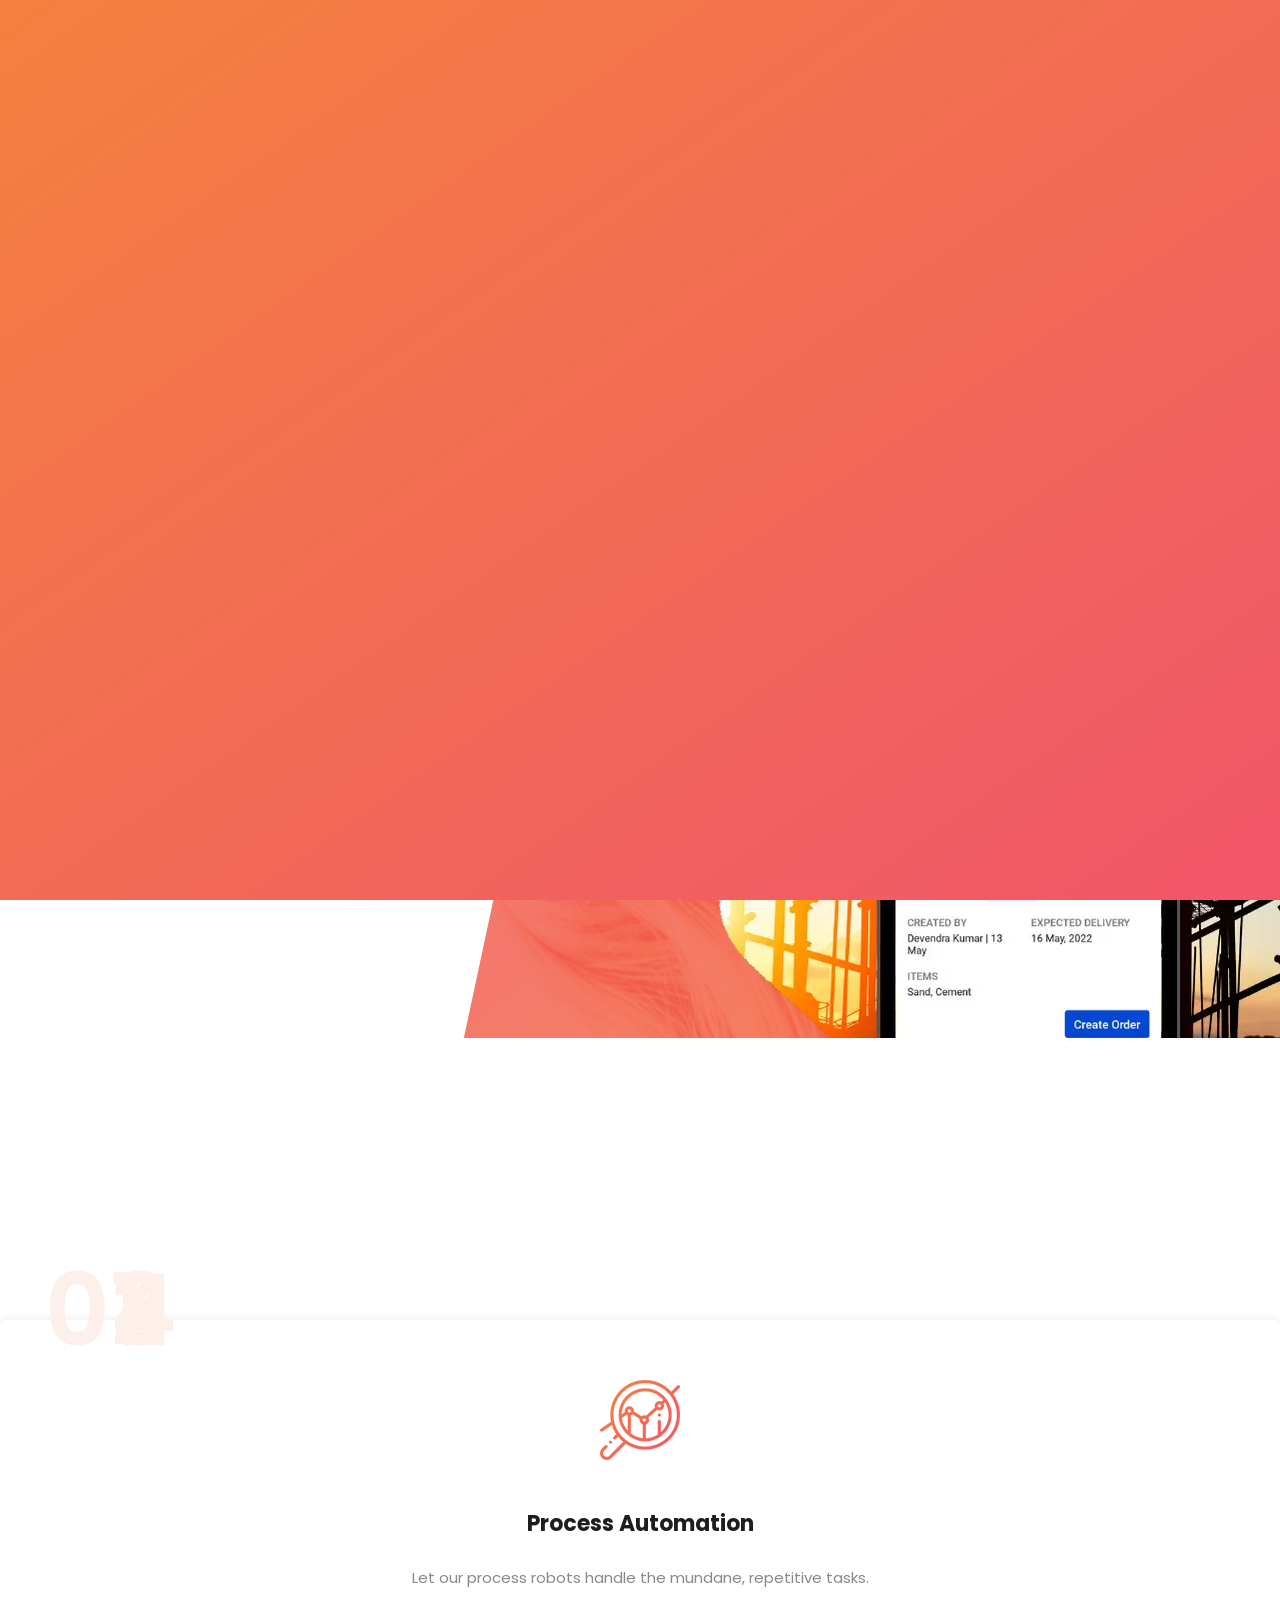
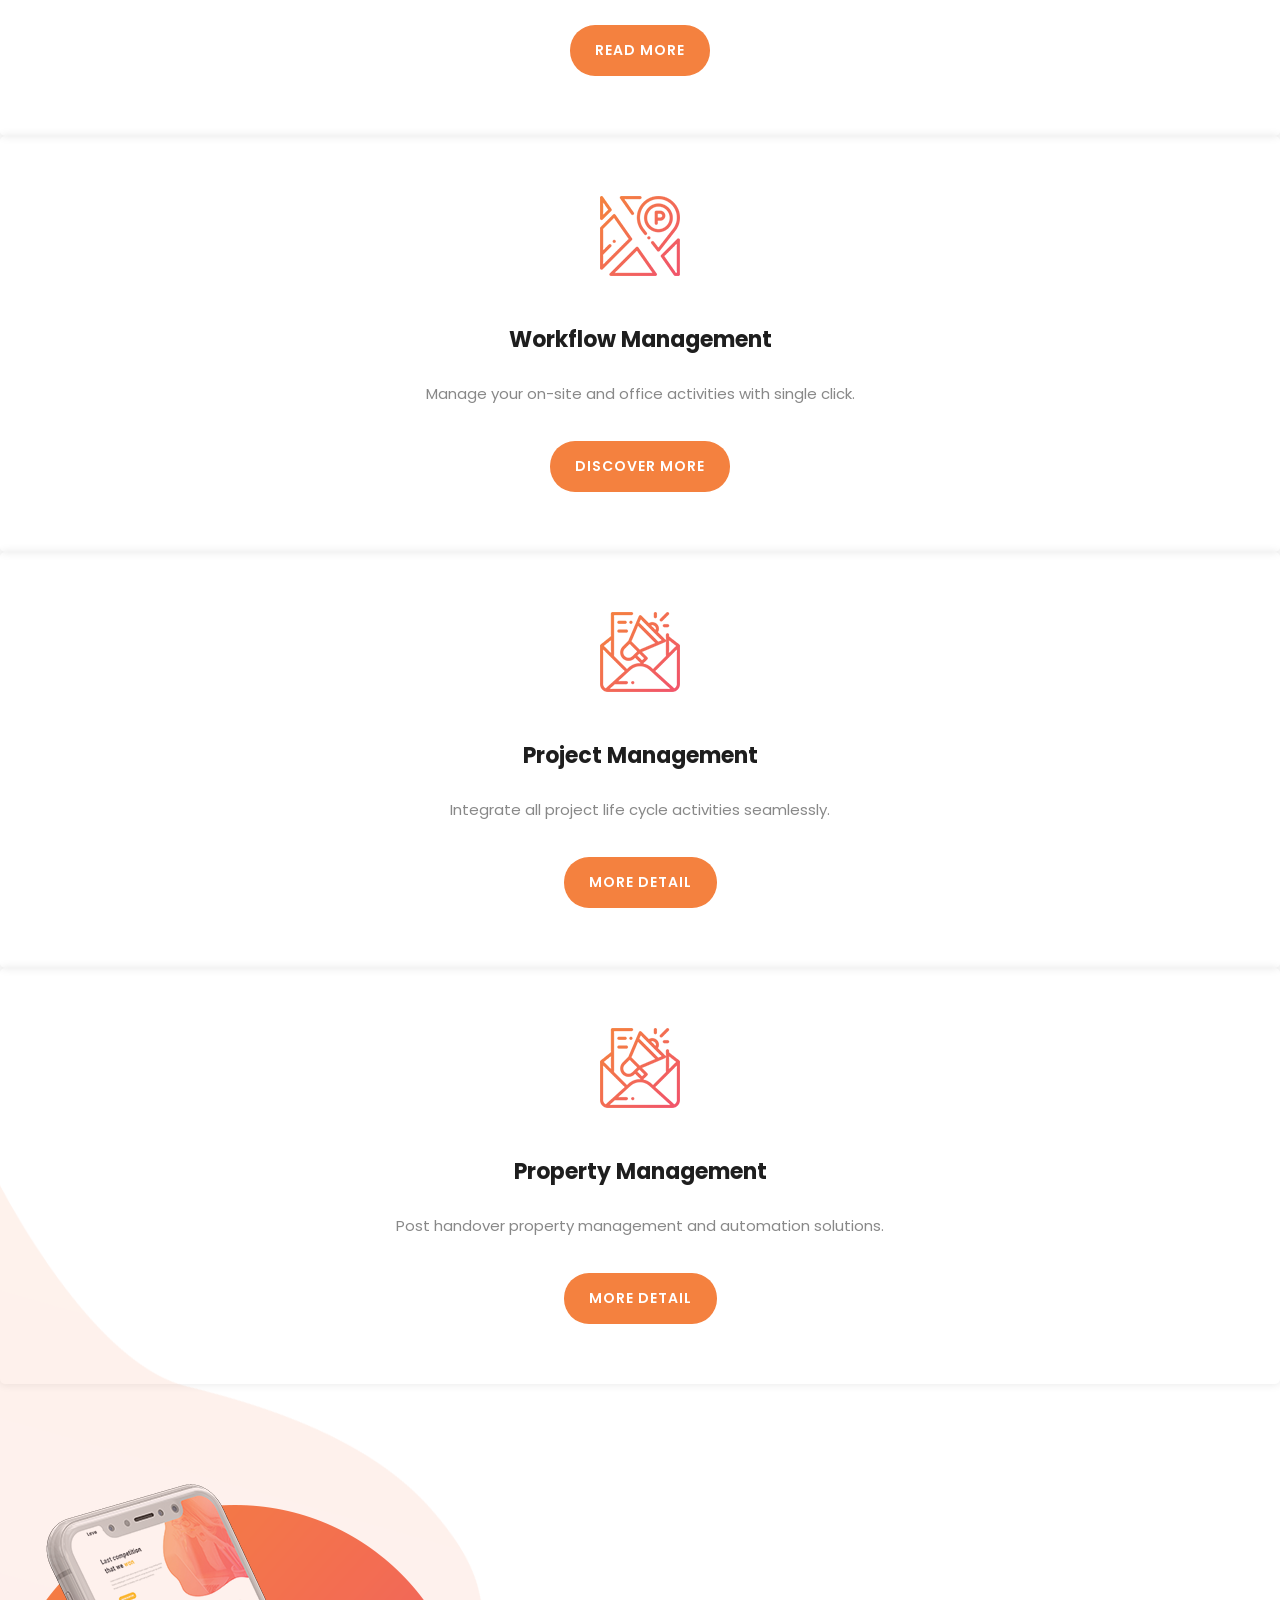
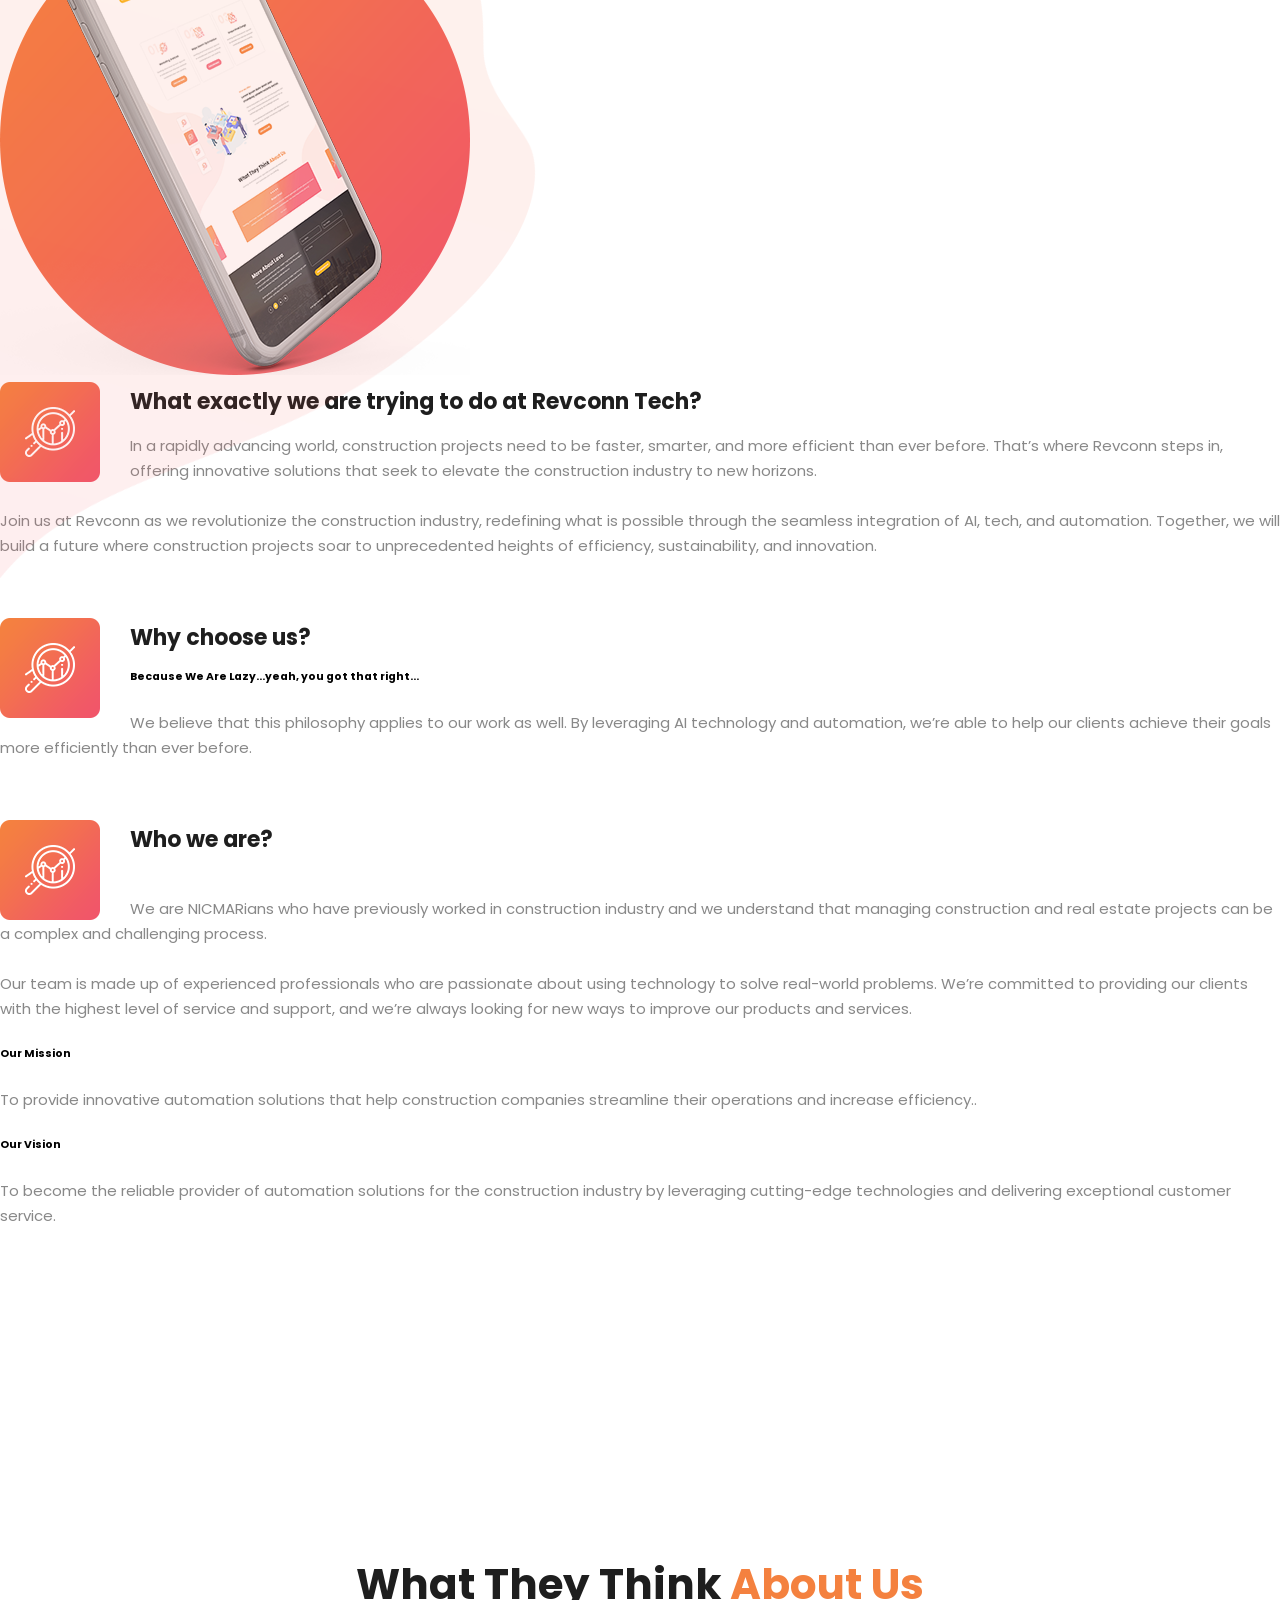
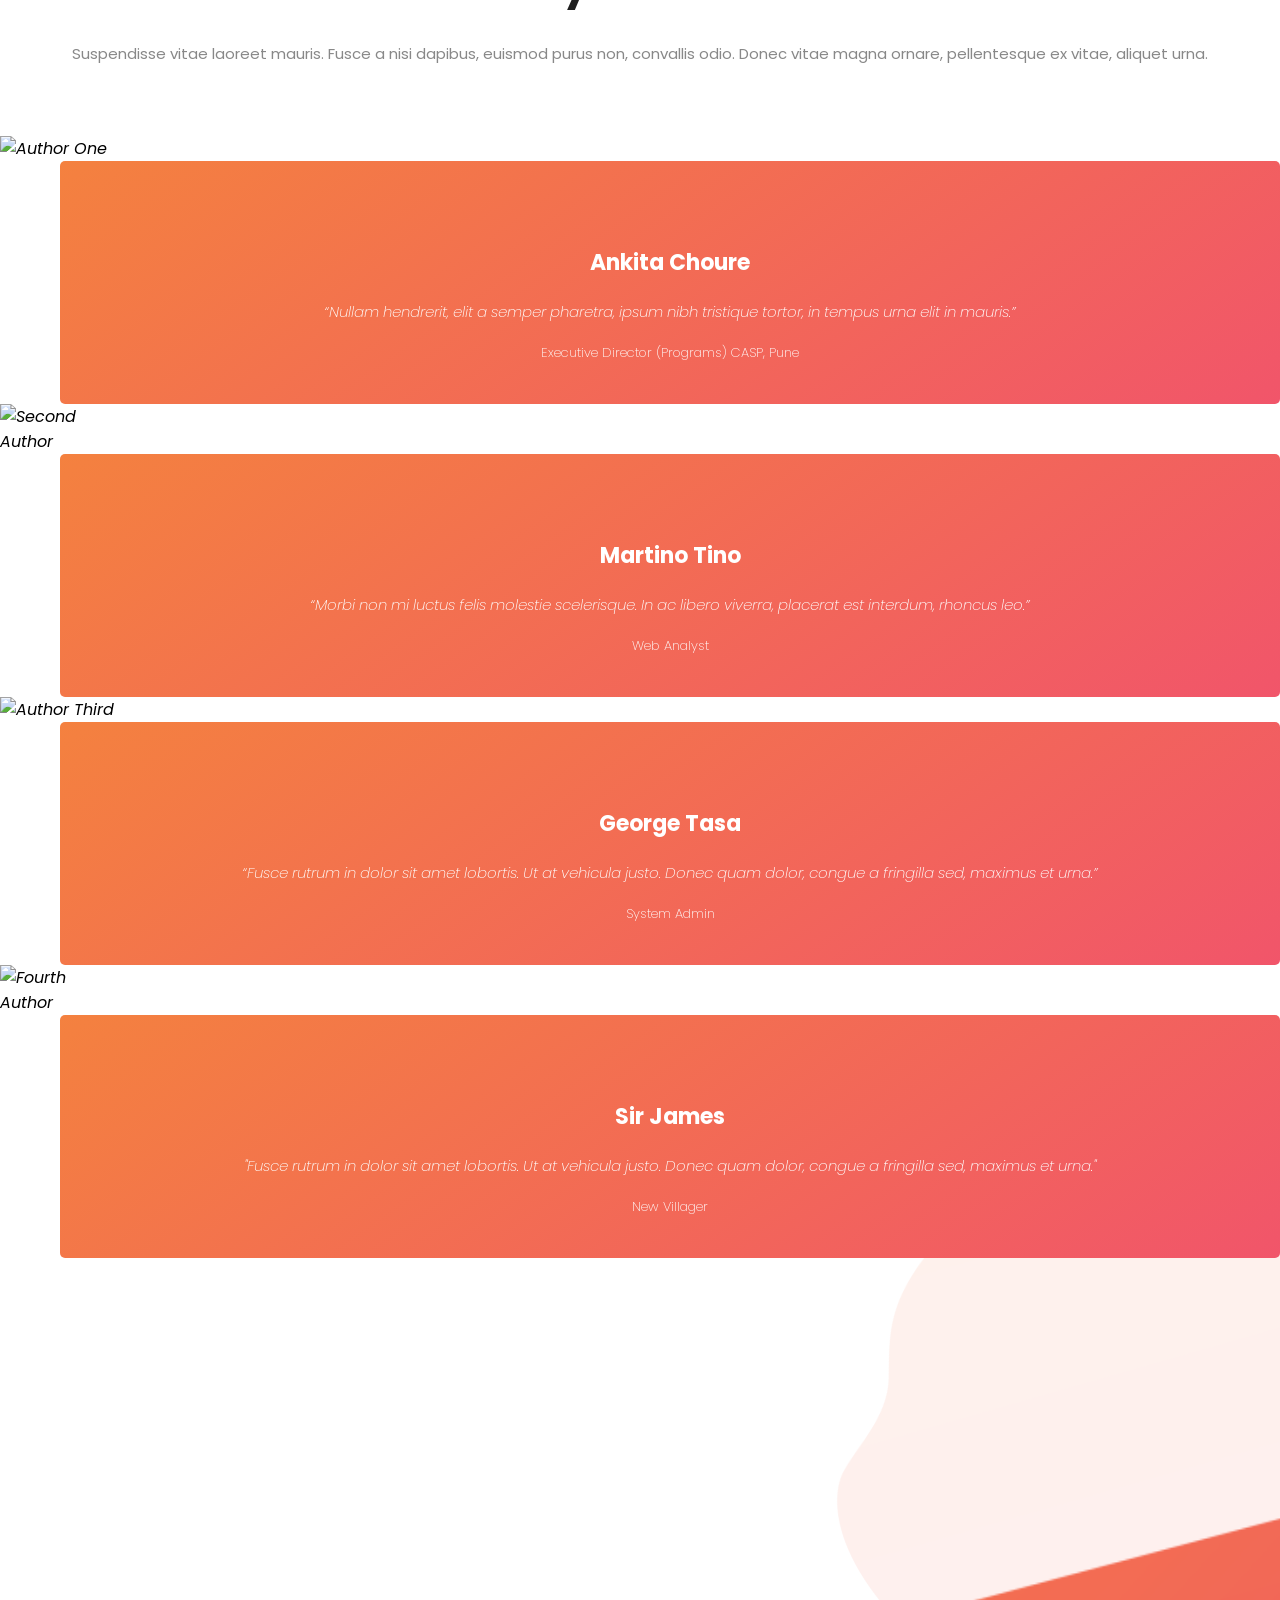
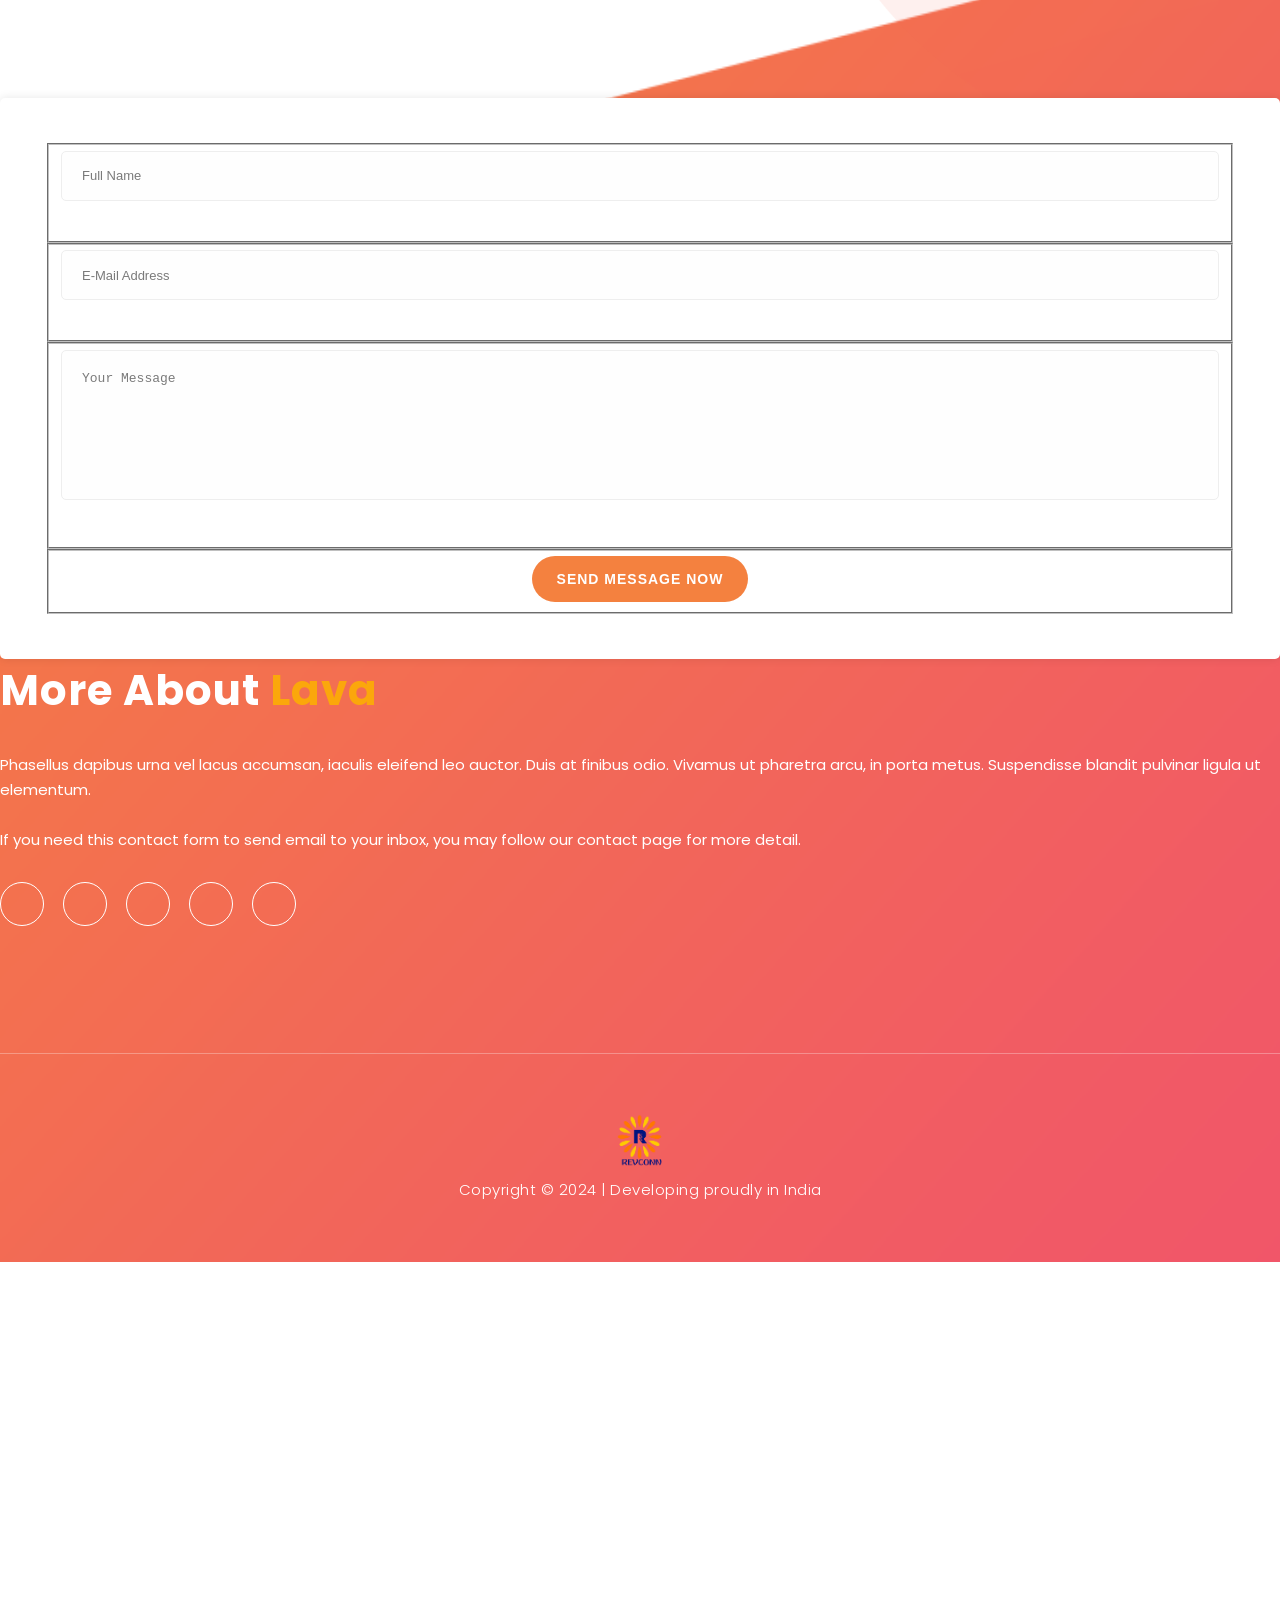
==== index.html @ 9040f5c9 "Initial Commit" ====
<!DOCTYPE html>
<html lang="en">

<head>

    <meta charset="utf-8">
    <meta name="viewport" content="width=device-width, initial-scale=1, shrink-to-fit=no">
    <meta name="description" content="">
    <meta name="author" content="TemplateMo">
    <link href="https://fonts.googleapis.com/css?family=Poppins:100,200,300,400,500,600,700,800,900&display=swap" rel="stylesheet">

    <title>Lava Landing Page HTML Template</title>
<!--

Lava Landing Page

https://templatemo.com/tm-540-lava-landing-page

-->

    <!-- Additional CSS Files -->
    <link rel="stylesheet" type="text/css" href="assets/css/bootstrap.min.css">

    <link rel="stylesheet" type="text/css" href="assets/css/font-awesome.css">

    <link rel="stylesheet" href="assets/css/style.css">

    <link rel="stylesheet" href="assets/css/owl-carousel.css">

</head>

<body>

    <!-- ***** Preloader Start ***** -->
    <div id="preloader">
        <div class="jumper">
            <div></div>
            <div></div>
            <div></div>
        </div>
    </div>
    <!-- ***** Preloader End ***** -->


    <!-- ***** Header Area Start ***** -->
    <header class="header-area header-sticky">
        <div class="container">
            <div class="row">
                <div class="col-12">
                    <nav class="main-nav">
                        <!-- ***** Logo Start ***** -->
                        <a href="index.html" class="logo">
                            <img src="assets/images/logo.png" alt="Revconn Tech" height="72px">
                            Revconn Tech
                        </a>
                        
                        <!-- ***** Logo End ***** -->
                        <!-- ***** Menu Start ***** -->
                        <ul class="nav">
                            <li class="scroll-to-section"><a href="#welcome" class="menu-item">Home</a></li>
                            <li class="scroll-to-section"><a href="#about" class="menu-item">About</a></li>
                            <li class="submenu">
                                <a href="javascript:;">Products</a>
                                <ul>
                                    <li><a href="" class="menu-item">RevView</a></li>
                                    <li><a href="" class="menu-item">RevEdge</a></li>
                                    <li><a href="" class="menu-item">RevFlow</a></li>
                                    <li><a href="" class="menu-item">Cohos</a></li>
                                </ul>
                            </li>
                            <li class="scroll-to-section"><a href="#testimonials" class="menu-item">Testimonials</a>
                            </li>
 
                            <li class="scroll-to-section"><a href="#contact-us" class="menu-item">Contact Us</a></li>
                        </ul>
                        <a class='menu-trigger'>
                            <span>Menu</span>
                        </a>
                        <!-- ***** Menu End ***** -->
                    </nav>
                </div>
            </div>
        </div>
    </header>
    <!-- ***** Header Area End ***** -->


    <!-- ***** Welcome Area Start ***** -->
    <div class="welcome-area" id="welcome">

        <!-- ***** Header Text Start ***** -->
        <div class="header-text">
            <div class="container">
                <div class="row">
                    <div class="left-text col-lg-6 col-md-12 col-sm-12 col-xs-12"
                        data-scroll-reveal="enter left move 30px over 0.6s after 0.4s">
                        <h1>Work less,<br><em>do more!</em></h1>
                        <p>At Revconn, we are paving the way for the future of construction by harnessing the power of AI and automation excellence.</p> 
                        <a href="#about" class="main-button-slider">KNOW US BETTER</a>
                    </div>
                </div>
            </div>
        </div>
        <!-- ***** Header Text End ***** -->
    </div>
    <!-- ***** Welcome Area End ***** -->

    <!-- ***** Features Big Item Start ***** -->
    <section class="section" id="about">
        <div class="container">
            <div class="row">
                <div class="col-lg-3 col-md-6 col-sm-12 col-xs-12"
                    data-scroll-reveal="enter left move 30px over 0.6s after 0.4s">
                    <div class="features-item">
                        <div class="features-icon">
                            <h2>01</h2>
                            <img src="assets/images/features-icon-1.png" alt="">
                            <h4>Process Automation</h4>
                            <p>Let our process robots handle the mundane, repetitive tasks.</p>
                            <a href="#testimonials" class="main-button">
                                Read More
                            </a>
                        </div>
                    </div>
                </div>
                <div class="col-lg-3 col-md-6 col-sm-12 col-xs-12"
                    data-scroll-reveal="enter bottom move 30px over 0.6s after 0.4s">
                    <div class="features-item">
                        <div class="features-icon">
                            <h2>02</h2>
                            <img src="assets/images/features-icon-2.png" alt="">
                            <h4>Workflow Management</h4>
                            <p>Manage your on-site and office activities with single click.</p>
                            <a href="#testimonials" class="main-button">
                                Discover More
                            </a>
                        </div>
                    </div>
                </div>
                <div class="col-lg-3 col-md-6 col-sm-12 col-xs-12"
                    data-scroll-reveal="enter right move 30px over 0.6s after 0.4s">
                    <div class="features-item">
                        <div class="features-icon">
                            <h2>03</h2>
                            <img src="assets/images/features-icon-3.png" alt="">
                            <h4>Project Management</h4>
                            <p>Integrate all project life cycle activities seamlessly.</p>
                            <a href="#testimonials" class="main-button">
                                More Detail
                            </a>
                        </div>
                    </div>
                </div>
                <div class="col-lg-3 col-md-6 col-sm-12 col-xs-12"
                data-scroll-reveal="enter right move 30px over 0.6s after 0.4s">
                <div class="features-item">
                    <div class="features-icon">
                        <h2>04</h2>
                        <img src="assets/images/features-icon-3.png" alt="">
                        <h4>Property Management</h4>
                        <p>Post handover property management and automation solutions.</p>
                        <a href="#testimonials" class="main-button">
                            More Detail
                        </a>
                    </div>
                </div>
            </div>
            </div>
        </div>
    <!-- ***** Features Big Item End ***** -->

    <div class="left-image-decor"></div>

    <!-- ***** Features Big Item Start ***** -->
    <section class="section" id="promotion">
        <div class="container">
            <div class="row">
                <div class="left-image col-lg-5 col-md-12 col-sm-12 mobile-bottom-fix-big"
                    data-scroll-reveal="enter left move 30px over 0.6s after 0.4s">
                    <img src="assets/images/left-image.png" class="rounded img-fluid d-block mx-auto" alt="App">
                </div>
                <div class="right-text offset-lg-1 col-lg-6 col-md-12 col-sm-12 mobile-bottom-fix">
                    <ul>
                        <li data-scroll-reveal="enter right move 30px over 0.6s after 0.4s">
                            <img src="assets/images/about-icon-01.png" alt="">
                            <div class="text">
                                <h4>What exactly we are trying to do at Revconn Tech?</h4>
                                <p>In a rapidly advancing world, construction projects need to be faster, smarter, and more efficient than ever before. That’s where Revconn steps in, offering innovative solutions that seek to elevate the construction industry to new horizons.</p>
                            </br>
                                <p>Join us at Revconn as we revolutionize the construction industry, redefining what is possible through the seamless integration of AI, tech, and automation. Together, we will build a future where construction projects soar to unprecedented heights of efficiency, sustainability, and innovation.</p>
                            </div>
                        </li>
                        <li data-scroll-reveal="enter right move 30px over 0.6s after 0.5s">
                            <img src="assets/images/about-icon-02.png" alt="">
                            <div class="text">
                                <h4>Why choose us?</h4>
                                <h6>Because We Are Lazy...yeah, you got that right...</h6><br>
                                <p>We believe that this philosophy applies to our work as well. By leveraging AI technology and automation, we’re able to help our clients achieve their goals more efficiently than ever before.</p>
                            </div>
                        </li>
                        <li data-scroll-reveal="enter right move 30px over 0.6s after 0.6s">
                            <img src="assets/images/about-icon-03.png" alt="">
                            <div class="text">
                                <h4>Who we are?</h4><br>
                                <p>We are NICMARians who have previously worked in construction industry and we understand that managing construction and real estate projects can be a complex and challenging process.</p><br>
                                <p>Our team is made up of experienced professionals who are passionate about using technology to solve real-world problems. We’re committed to providing our clients with the highest level of service and support, and we’re always looking for new ways to improve our products and services.</p><br>
                                <h6>Our Mission</h6><br>
                                <p>To provide innovative automation solutions that help construction companies streamline their operations and increase efficiency..</p><br>
                                <h6>Our Vision</h6><br>
                                <p>To become the reliable provider of automation solutions for the construction industry by leveraging cutting-edge technologies and delivering exceptional customer service.</p><br>
                            </div>
                        </li>
                    </ul>
                </div>
            </div>
        </div>
    </section>
    <!-- ***** Features Big Item End ***** -->

    <div class="right-image-decor"></div>
</section>
    <!-- ***** Testimonials Starts ***** -->
    <section class="section" id="testimonials">
        <div class="container">
            <div class="row">
                <div class="col-lg-8 offset-lg-2">
                    <div class="center-heading">
                        <h2>What They Think <em>About Us</em></h2>
                        <p>Suspendisse vitae laoreet mauris. Fusce a nisi dapibus, euismod purus non, convallis odio.
                            Donec vitae magna ornare, pellentesque ex vitae, aliquet urna.</p>
                    </div>
                </div>
                <div class="col-lg-10 col-md-12 col-sm-12 mobile-bottom-fix-big"
                    data-scroll-reveal="enter left move 30px over 0.6s after 0.4s">
                    <div class="owl-carousel owl-theme">
                        <div class="item service-item">
                            <div class="author">
                                <i><img src="assets/images/testimonial-author-1.png" alt="Author One"></i>
                            </div>
                            <div class="testimonial-content">
                                <ul class="stars">
                                    <li><i class="fa fa-star"></i></li>
                                    <li><i class="fa fa-star"></i></li>
                                    <li><i class="fa fa-star"></i></li>
                                    <li><i class="fa fa-star"></i></li>
                                    <li><i class="fa fa-star"></i></li>
                                </ul>
                                <h4>Ankita Choure</h4>
                                <p>“Nullam hendrerit, elit a semper pharetra, ipsum nibh tristique tortor, in tempus
                                    urna elit in mauris.”</p>
                                <span> Executive Director (Programs) CASP, Pune</span>
                            </div>
                        </div>
                        <div class="item service-item">
                            <div class="author">
                                <i><img src="assets/images/testimonial-author-1.png" alt="Second Author"></i>
                            </div>
                            <div class="testimonial-content">
                                <ul class="stars">
                                    <li><i class="fa fa-star"></i></li>
                                    <li><i class="fa fa-star"></i></li>
                                    <li><i class="fa fa-star"></i></li>
                                    <li><i class="fa fa-star"></i></li>
                                    <li><i class="fa fa-star"></i></li>
                                </ul>
                                <h4>Martino Tino</h4>
                                <p>“Morbi non mi luctus felis molestie scelerisque. In ac libero viverra, placerat est
                                    interdum, rhoncus leo.”</p>
                                <span>Web Analyst</span>
                            </div>
                        </div>
                        <div class="item service-item">
                            <div class="author">
                                <i><img src="assets/images/testimonial-author-1.png" alt="Author Third"></i>
                            </div>
                            <div class="testimonial-content">
                                <ul class="stars">
                                    <li><i class="fa fa-star"></i></li>
                                    <li><i class="fa fa-star"></i></li>
                                    <li><i class="fa fa-star"></i></li>
                                </ul>
                                <h4>George Tasa</h4>
                                <p>“Fusce rutrum in dolor sit amet lobortis. Ut at vehicula justo. Donec quam dolor,
                                    congue a fringilla sed, maximus et urna.”</p>
                                <span>System Admin</span>
                            </div>
                        </div>
                        <div class="item service-item">
                            <div class="author">
                                <i><img src="assets/images/testimonial-author-1.png" alt="Fourth Author"></i>
                            </div>
                            <div class="testimonial-content">
                                <ul class="stars">
                                    <li><i class="fa fa-star"></i></li>
                                    <li><i class="fa fa-star"></i></li>
                                    <li><i class="fa fa-star"></i></li>
                                    <li><i class="fa fa-star"></i></li>
                                </ul>
                                <h4>Sir James</h4>
                                <p>"Fusce rutrum in dolor sit amet lobortis. Ut at vehicula justo. Donec quam dolor,
                                    congue a fringilla sed, maximus et urna."</p>
                                <span>New Villager</span>
                            </div>
                        </div>
                    </div>
                </div>
            </div>
        </div>
    </section>
    <!-- ***** Testimonials Ends ***** -->


    <!-- ***** Footer Start ***** -->
    <footer id="contact-us">
        <div class="container">
            <div class="footer-content">
                <div class="row">
                    <!-- ***** Contact Form Start ***** -->
                    <div class="col-lg-6 col-md-12 col-sm-12">
                        <div class="contact-form">
                            <form id="contact" action="" method="post">
                                <div class="row">
                                    <div class="col-md-6 col-sm-12">
                                        <fieldset>
                                            <input name="name" type="text" id="name" placeholder="Full Name" required=""
                                                style="background-color: rgba(250,250,250,0.3);">
                                        </fieldset>
                                    </div>
                                    <div class="col-md-6 col-sm-12">
                                        <fieldset>
                                            <input name="email" type="text" id="email" placeholder="E-Mail Address"
                                                required="" style="background-color: rgba(250,250,250,0.3);">
                                        </fieldset>
                                    </div>
                                    <div class="col-lg-12">
                                        <fieldset>
                                            <textarea name="message" rows="6" id="message" placeholder="Your Message"
                                                required="" style="background-color: rgba(250,250,250,0.3);"></textarea>
                                        </fieldset>
                                    </div>
                                    <div class="col-lg-12">
                                        <fieldset>
                                            <button type="submit" id="form-submit" class="main-button">Send Message
                                                Now</button>
                                        </fieldset>
                                    </div>
                                </div>
                            </form>
                        </div>
                    </div>
                    <!-- ***** Contact Form End ***** -->
                    <div class="right-content col-lg-6 col-md-12 col-sm-12">
                        <h2>More About <em>Lava</em></h2>
                        <p>Phasellus dapibus urna vel lacus accumsan, iaculis eleifend leo auctor. Duis at finibus odio.
                            Vivamus ut pharetra arcu, in porta metus. Suspendisse blandit pulvinar ligula ut elementum.
                            <br><br>If you need this contact form to send email to your inbox, you may follow our <a
                                rel="nofollow" href="https://templatemo.com/contact" target="_parent">contact</a> page
                            for more detail.</p>
                        <ul class="social">
                            <li><a href="https://fb.com/templatemo"><i class="fa fa-facebook"></i></a></li>
                            <li><a href="#"><i class="fa fa-twitter"></i></a></li>
                            <li><a href="#"><i class="fa fa-linkedin"></i></a></li>
                            <li><a href="#"><i class="fa fa-rss"></i></a></li>
                            <li><a href="#"><i class="fa fa-dribbble"></i></a></li>
                        </ul>
                    </div>
                </div>
            </div>
            <div class="row">
                <div class="col-lg-12">
                    <div class="sub-footer">
                        <img class="bg-light rounded" src="assets/images/logo.png" alt="Revconn Tech" height="56px">
                        <p>Copyright &copy; 2024

                        | Developing proudly in India</p>
                    </div>
                </div>
            </div>
        </div>
    </footer>

    <!-- jQuery -->
    <script src="assets/js/jquery-2.1.0.min.js"></script>

    <!-- Bootstrap -->
    <script src="assets/js/popper.js"></script>
    <script src="assets/js/bootstrap.min.js"></script>

    <!-- Plugins -->
    <script src="assets/js/owl-carousel.js"></script>
    <script src="assets/js/scrollreveal.min.js"></script>
    <script src="assets/js/waypoints.min.js"></script>
    <script src="assets/js/jquery.counterup.min.js"></script>
    <script src="assets/js/imgfix.min.js"></script>

    <!-- Global Init -->
    <script src="assets/js/custom.js"></script>

</body>
</html>
---- assets/css/style.css ----
/*

Lava Landing Page

https://templatemo.com/tm-540-lava-landing-page

*/

/* ---------------------------------------------
Table of contents
------------------------------------------------
01. font & reset css
02. reset
03. global styles
04. header
05. welcome
06. features
07. testimonials
08. contact
09. footer
10. preloader

--------------------------------------------- */
/* 
---------------------------------------------
font & reset css
--------------------------------------------- 
*/
@import url("https://fonts.googleapis.com/css?family=Poppins:100,200,300,400,500,600,700,800,900");
/* 
---------------------------------------------
reset
--------------------------------------------- 
*/
html, body, div, span, applet, object, iframe, h1, h2, h3, h4, h5, h6, p, blockquote, div
pre, a, abbr, acronym, address, big, cite, code, del, dfn, em, font, img, ins, kbd, q,
s, samp, small, strike, strong, sub, sup, tt, var, b, u, i, center, dl, dt, dd, ol, ul, li,
figure, header, nav, section, article, aside, footer, figcaption {
  margin: 0;
  padding: 0;
  border: 0;
  outline: 0;
}

.clearfix:after {
  content: ".";
  display: block;
  clear: both;
  visibility: hidden;
  line-height: 0;
  height: 0;
}

.clearfix {
  display: inline-block;
}

html[xmlns] .clearfix {
  display: block;
}

* html .clearfix {
  height: 1%;
}

ul, li {
  padding: 0;
  margin: 0;
  list-style: none;
}

header, nav, section, article, aside, footer, hgroup {
  display: block;
}

* {
  box-sizing: border-box;
}

html, body {
  font-family: 'Poppins', sans-serif;
  font-weight: 400;
  background-color: #fff;
  font-size: 16px;
  -ms-text-size-adjust: 100%;
  -webkit-font-smoothing: antialiased;
  -moz-osx-font-smoothing: grayscale;
}

a {
  text-decoration: none !important;
}

h1, h2, h3, h4, h5, h6 {
  margin-top: 0px;
  margin-bottom: 0px;
}

ul {
  margin-bottom: 0px;
}

p {
  font-size: 15px;
  line-height: 25px;
  color: #888;
}

/* 
---------------------------------------------
global styles
--------------------------------------------- 
*/
html,
body {
  background: #fff;
  font-family: 'Poppins', sans-serif;
}

::selection {
  background: #f1556a;
  color: #fff;
}

::-moz-selection {
  background: #f1556a;
  color: #fff;
}

@media (max-width: 991px) {
  html, body {
    overflow-x: hidden;
  }
  .mobile-top-fix {
    margin-top: 30px;
    margin-bottom: 0px;
  }
  .mobile-bottom-fix {
    margin-bottom: 30px;
  }
  .mobile-bottom-fix-big {
    margin-bottom: 60px;
  }
}

a.main-button-slider {
  font-size: 14px;
  border-radius: 25px;
  padding: 15px 25px;
  background-color: #fba70b;
  text-transform: uppercase;
  color: #fff;
  font-weight: 600;
  letter-spacing: 1px;
  -webkit-transition: all 0.3s ease 0s;
  -moz-transition: all 0.3s ease 0s;
  -o-transition: all 0.3s ease 0s;
  transition: all 0.3s ease 0s;
}

a.main-button-slider:hover {
  background-color: #f1556a;
}

a.main-button {
  font-size: 14px;
  border-radius: 25px;
  padding: 15px 25px;
  background-color: #f4813f;
  text-transform: uppercase;
  color: #fff;
  font-weight: 600;
  letter-spacing: 1px;
  -webkit-transition: all 0.3s ease 0s;
  -moz-transition: all 0.3s ease 0s;
  -o-transition: all 0.3s ease 0s;
  transition: all 0.3s ease 0s;
}

a.main-button:hover {
  background-color: #f1556a;
}

button.main-button {
  outline: none;
  border: none;
  cursor: pointer;
  font-size: 14px;
  border-radius: 25px;
  padding: 15px 25px;
  background-color: #f4813f;
  text-transform: uppercase;
  color: #fff;
  font-weight: 600;
  letter-spacing: 1px;
  -webkit-transition: all 0.3s ease 0s;
  -moz-transition: all 0.3s ease 0s;
  -o-transition: all 0.3s ease 0s;
  transition: all 0.3s ease 0s;
}

button.main-button:hover {
  background-color: #f1556a;
}


.center-heading {
  margin-bottom: 70px;
}

.center-heading h2 {
  margin-top: 0px;
  text-align: center;
  font-size: 42px;
  font-weight: 700;
  color: #1e1e1e;
  margin-bottom: 25px;
}

.center-heading h2 em {
  font-style: normal;
  color: #f4813f;
}

.center-heading p {
  font-size: 15px;
  color: #888;
  text-align: center;
}


/* 
---------------------------------------------
header
--------------------------------------------- 
*/

.background-header {
  background-color: #fff;
  height: 80px!important;
  position: fixed!important;
  top: 0px;
  left: 0px;
  right: 0px;
  box-shadow: 0px 0px 10px rgba(0,0,0,0.15)!important;
}

.background-header .logo,
.background-header .main-nav .nav li a {
  color: #1e1e1e!important;
}

.background-header .main-nav .nav li:hover a {
  color: #fba70b!important;
}

.background-header .nav li a.active {
  color: #fba70b!important;
}

.header-area {
  position: absolute;
  top: 0px;
  left: 0px;
  right: 0px;
  z-index: 100;
  height: 100px;
  -webkit-transition: all .5s ease 0s;
  -moz-transition: all .5s ease 0s;
  -o-transition: all .5s ease 0s;
  transition: all .5s ease 0s;
}

.header-area .main-nav {
  min-height: 80px;
  background: transparent;
}

.header-area .main-nav .logo {
  line-height: 80px;
  color: #191a20;
  font-size: 28px;
  font-weight: 700;
  text-transform: uppercase;
  letter-spacing: 2px;
  float: left;
  -webkit-transition: all 0.3s ease 0s;
  -moz-transition: all 0.3s ease 0s;
  -o-transition: all 0.3s ease 0s;
  transition: all 0.3s ease 0s;
}


.header-area .main-nav .nav {
  float: left;
  margin-top: 27px;
  margin-left: 15%;
  margin-right: 0px;
  background-color: #fff;
  padding: 0px 20px;
  -webkit-transition: all 0.3s ease 0s;
  -moz-transition: all 0.3s ease 0s;
  -o-transition: all 0.3s ease 0s;
  transition: all 0.3s ease 0s;
  position: relative;
  z-index: 999;
}

.header-area .main-nav .nav li {
  padding-left: 20px;
  padding-right: 20px;
}

.header-area .main-nav .nav li:last-child {
  padding-right: 0px;
}

.header-area .main-nav .nav li a {
  display: block;
  font-weight: 500;
  font-size: 13px;
  color: #7a7a7a;
  text-transform: uppercase;
  -webkit-transition: all 0.3s ease 0s;
  -moz-transition: all 0.3s ease 0s;
  -o-transition: all 0.3s ease 0s;
  transition: all 0.3s ease 0s;
  height: 40px;
  line-height: 40px;
  border: transparent;
  letter-spacing: 1px;
}

.header-area .main-nav .nav li:hover a {
  color: #fba70b;
}

.header-area .main-nav .nav li.submenu {
  position: relative;
  padding-right: 35px;
}

.header-area .main-nav .nav li.submenu:after {
  font-family: FontAwesome;
  content: "\f107";
  font-size: 12px;
  color: #7a7a7a;
  position: absolute;
  right: 18px;
  top: 12px;
}

.header-area .main-nav .nav li.submenu ul {
  position: absolute;
  width: 200px;
  box-shadow: 0 2px 28px 0 rgba(0, 0, 0, 0.06);
  overflow: hidden;
  top: 40px;
  opacity: 0;
  transform: translateY(-2em);
  visibility: hidden;
  z-index: -1;
  transition: all 0.3s ease-in-out 0s, visibility 0s linear 0.3s, z-index 0s linear 0.01s;
}

.header-area .main-nav .nav li.submenu ul li {
  margin-left: 0px;
  padding-left: 0px;
  padding-right: 0px;
}

.header-area .main-nav .nav li.submenu ul li a {
  display: block;
  background: #fff;
  color: #7a7a7a!important;
  padding-left: 20px;
  height: 40px;
  line-height: 40px;
  -webkit-transition: all 0.3s ease 0s;
  -moz-transition: all 0.3s ease 0s;
  -o-transition: all 0.3s ease 0s;
  transition: all 0.3s ease 0s;
  position: relative;
  font-size: 13px;
  border-bottom: 1px solid #f5f5f5;
}

.header-area .main-nav .nav li.submenu ul li a:before {
  content: '';
  position: absolute;
  width: 0px;
  height: 40px;
  left: 0px;
  top: 0px;
  bottom: 0px;
  -webkit-transition: all 0.3s ease 0s;
  -moz-transition: all 0.3s ease 0s;
  -o-transition: all 0.3s ease 0s;
  transition: all 0.3s ease 0s;
  background: #fba70b;
}

.header-area .main-nav .nav li.submenu ul li a:hover {
  background: #fff;
  color: #fba70b!important;
  padding-left: 25px;
}

.header-area .main-nav .nav li.submenu ul li a:hover:before {
  width: 3px;
}

.header-area .main-nav .nav li.submenu:hover ul {
  visibility: visible;
  opacity: 1;
  z-index: 1;
  transform: translateY(0%);
  transition-delay: 0s, 0s, 0.3s;
}

.header-area .main-nav .menu-trigger {
  cursor: pointer;
  display: block;
  position: absolute;
  top: 23px;
  width: 32px;
  height: 40px;
  text-indent: -9999em;
  z-index: 99;
  right: 40px;
  display: none;
}

.header-area .main-nav .menu-trigger span,
.header-area .main-nav .menu-trigger span:before,
.header-area .main-nav .menu-trigger span:after {
  -moz-transition: all 0.4s;
  -o-transition: all 0.4s;
  -webkit-transition: all 0.4s;
  transition: all 0.4s;
  background-color: #1e1e1e;
  display: block;
  position: absolute;
  width: 30px;
  height: 2px;
  left: 0;
}

.background-header .main-nav .menu-trigger span,
.background-header .main-nav .menu-trigger span:before,
.background-header .main-nav .menu-trigger span:after {
  background-color: #1e1e1e;
}

.header-area .main-nav .menu-trigger span:before,
.header-area .main-nav .menu-trigger span:after {
  -moz-transition: all 0.4s;
  -o-transition: all 0.4s;
  -webkit-transition: all 0.4s;
  transition: all 0.4s;
  background-color: #1e1e1e;
  display: block;
  position: absolute;
  width: 30px;
  height: 2px;
  left: 0;
  width: 75%;
}

.background-header .main-nav .menu-trigger span:before,
.background-header .main-nav .menu-trigger span:after {
  background-color: #1e1e1e;
}

.header-area .main-nav .menu-trigger span:before,
.header-area .main-nav .menu-trigger span:after {
  content: "";
}

.header-area .main-nav .menu-trigger span {
  top: 16px;
}

.header-area .main-nav .menu-trigger span:before {
  -moz-transform-origin: 33% 100%;
  -ms-transform-origin: 33% 100%;
  -webkit-transform-origin: 33% 100%;
  transform-origin: 33% 100%;
  top: -10px;
  z-index: 10;
}

.header-area .main-nav .menu-trigger span:after {
  -moz-transform-origin: 33% 0;
  -ms-transform-origin: 33% 0;
  -webkit-transform-origin: 33% 0;
  transform-origin: 33% 0;
  top: 10px;
}

.header-area .main-nav .menu-trigger.active span,
.header-area .main-nav .menu-trigger.active span:before,
.header-area .main-nav .menu-trigger.active span:after {
  background-color: transparent;
  width: 100%;
}

.header-area .main-nav .menu-trigger.active span:before {
  -moz-transform: translateY(6px) translateX(1px) rotate(45deg);
  -ms-transform: translateY(6px) translateX(1px) rotate(45deg);
  -webkit-transform: translateY(6px) translateX(1px) rotate(45deg);
  transform: translateY(6px) translateX(1px) rotate(45deg);
  background-color: #1e1e1e;
}

.background-header .main-nav .menu-trigger.active span:before {
  background-color: #1e1e1e;
}

.header-area .main-nav .menu-trigger.active span:after {
  -moz-transform: translateY(-6px) translateX(1px) rotate(-45deg);
  -ms-transform: translateY(-6px) translateX(1px) rotate(-45deg);
  -webkit-transform: translateY(-6px) translateX(1px) rotate(-45deg);
  transform: translateY(-6px) translateX(1px) rotate(-45deg);
  background-color: #1e1e1e;
}

.background-header .main-nav .menu-trigger.active span:after {
  background-color: #1e1e1e;
}

.header-area.header-sticky {
  min-height: 80px;
}

.header-area.header-sticky .nav {
  margin-top: 20px !important;
}

.header-area.header-sticky .nav li a.active {
  color: #fba70b;
}

@media (max-width: 1200px) {
  .header-area .main-nav .nav li {
    padding-left: 12px;
    padding-right: 12px;
  }
  .header-area .main-nav:before {
    display: none;
  }
}

@media (max-width: 991px) {
  .logo {
    text-align: center;
    float: none!important;
  }
  .header-area {
    background-color: #f7f7f7;
    padding: 0px 15px;
    height: 80px;
    box-shadow: none;
    text-align: center;
  }
  .header-area .container {
    padding: 0px;
  }
  .header-area .logo {
    margin-left: 30px;
  }
  .header-area .menu-trigger {
    display: block !important;
  }
  .header-area .main-nav {
    overflow: hidden;
  }
  .header-area .main-nav .nav {
    float: none;
    width: 100%;
    margin-top: 0px !important;
    display: none;
    -webkit-transition: all 0s ease 0s;
    -moz-transition: all 0s ease 0s;
    -o-transition: all 0s ease 0s;
    transition: all 0s ease 0s;
    margin-left: 0px;
  }
  .header-area .main-nav .nav li:first-child {
    border-top: 1px solid #eee;
  }
  .header-area .main-nav .nav li {
    width: 100%;
    background: #fff;
    border-bottom: 1px solid #eee;
    padding-left: 0px !important;
    padding-right: 0px !important;
  }
  .header-area .main-nav .nav li a {
    height: 50px !important;
    line-height: 50px !important;
    padding: 0px !important;
    border: none !important;
    background: #f7f7f7 !important;
    color: #191a20 !important;
  }
  .header-area .main-nav .nav li a:hover {
    background: #eee !important;
    color: #fba70b!important;
  }
  .header-area .main-nav .nav li.submenu ul {
    position: relative;
    visibility: inherit;
    opacity: 1;
    z-index: 1;
    transform: translateY(0%);
    transition-delay: 0s, 0s, 0.3s;
    top: 0px;
    width: 100%;
    box-shadow: none;
    height: 0px;
  }
  .header-area .main-nav .nav li.submenu ul li a {
    font-size: 12px;
    font-weight: 400;
  }
  .header-area .main-nav .nav li.submenu ul li a:hover:before {
    width: 0px;
  }
  .header-area .main-nav .nav li.submenu ul.active {
    height: auto !important;
  }
  .header-area .main-nav .nav li.submenu:after {
    color: #3B566E;
    right: 25px;
    font-size: 14px;
    top: 15px;
  }
  .header-area .main-nav .nav li.submenu:hover ul, .header-area .main-nav .nav li.submenu:focus ul {
    height: 0px;
  }
}

@media (min-width: 992px) {
  .header-area .main-nav .nav {
    display: flex !important;
  }
}


/* 
---------------------------------------------
welcome
--------------------------------------------- 
*/
.welcome-area {
  width: 100%;
  height: 100vh;
  min-height: 793px;
  background-image: url(../images/banner-bg.png);
  background-repeat: no-repeat;
  background-position: right top;
}

.welcome-area .header-text .left-text {
  position: relative;
  align-self: center;
  margin-top: 35%;
  transform: perspective(1px) translateY(-30%) !important;
}

.welcome-area .header-text h1 {
  font-weight: 900;
  font-size: 52px;
  line-height: 80px;
  letter-spacing: 1px;
  margin-bottom: 30px;
  color: #191a20;
}

.welcome-area .header-text h1 em {
  font-style: normal;
  color: #fba70b;
}

.welcome-area .header-text p {
  font-weight: 300;
  font-size: 17px;
  color: #7a7a7a;
  line-height: 30px;
  letter-spacing: 0.25px;
  margin-bottom: 40px;
  position: relative;
}

@media (max-width: 1420px) {
  .welcome-area .header-text {
    width: 70%;
    margin-left: 5%;
  }
}

@media (max-width: 1320px) {
  .welcome-area .header-text .left-text {
    margin-top: 50%;
  }
  .welcome-area .header-text {
    width: 50%;
    margin-left: 5%;
  }
}

@media (max-width: 1140px) {
  .welcome-area {
    height: auto;
  }
  .welcome-area .header-text {       
    width: 92%;
    padding-top: 793px;
  }
  .welcome-area .header-text .left-text {
    margin-top: 5%;
    transform: none !important;
  }
}
@media (max-width: 810px) {
  .welcome-area {
    background-size: contain;
  }

  .welcome-area .header-text {
    padding-top: 100%;
    margin-left: 0;
  }
    
  .container-fluid .col-md-12 {
    margin-right: 0px;
    padding-right: 0px;
  }
}

/*
---------------------------------------------
about
---------------------------------------------
*/

#about {
  padding: 100px 0px;
  position: relative;
  z-index: 9;
}

@media (max-width: 992px) {
  .features-item {
    margin-bottom: 45px;
  }
}

.features-item {
  border-radius: 5px;
  padding: 60px 30px;
  text-align: center;
  box-shadow: 0px 0px 10px rgba(0,0,0,0.1);
}

.features-item h2 {
  z-index: 9;
  position: absolute;
  top: 15px;
  left: 45px;
  font-size: 100px;
  font-weight: 600;
  color: #fdefe9;
}

.features-item img {
  z-index: 10;
  position: relative;
  max-width: 100%;
  margin-bottom: 40px;
}

.features-item h4 {
  margin-top: 0px;
  font-size: 22px;
  color: #1e1e1e;
  margin-bottom: 25px;
}

.features-item .main-button {
  margin-top: 35px;
  display: inline-block;
}


/*
---------------------------------------------
promotion
---------------------------------------------
*/

.left-image-decor {
  background-image: url(../images/left-bg-decor.png);
  background-repeat: no-repeat;
  position: absolute;
  width: 100%;
  display: inline-block;
  height: 110%;
  margin-top: -200px;
}

#promotion {
  padding: 100px 0px;
}

#promotion .left-image {
  align-self: center;
}

#promotion .right-text ul {
  padding: 0;
  margin: 0;
}

#promotion .right-text ul li {
  display: inline-block;
  margin-bottom: 60px;
}

#promotion .right-text ul li:last-child {
  margin-bottom: 0px;
}

#promotion .right-text img {
  display: inline-block;
  float: left;
  margin-right: 30px;
}

#promotion .right-text h4 {
  font-size: 22px;
  color: #1e1e1e;
  margin-bottom: 15px;
  margin-top: 3px;
}


/*
--------------------------------------------
testimonials
--------------------------------------------
*/
.right-image-decor {
  background-image: url(../images/right-bg-decor.png);
  background-repeat: no-repeat;
  background-position: right center;
  position: absolute;
  width: 100%;
  display: inline-block;
  height: 110%;
  margin-top: -200px;
}

#testimonials {
  padding-top: 100px;
  position: relative;
  z-index: 9;
}

#testimonials .item {
  position: relative;
}

#testimonials .item .testimonial-content {
  background: rgb(244,129,63);
  background: linear-gradient(145deg, rgba(244,129,63,1) 0%, rgba(241,85,106,1) 100%);
  margin-left: 60px;
  padding: 40px 30px;
  text-align: center;
  border-radius: 5px;
}

#testimonials .item .testimonial-content ul li {
  display: inline-block;
  margin: 0px 1px;
}

#testimonials .item .testimonial-content ul li i {
  color: #fff;
  font-size: 13px;
}

#testimonials .item .testimonial-content h4 {
  font-size: 22px;
  margin-top: 20px;
  color: #fff;
}

#testimonials .item .testimonial-content p {
  color: #fff;
  font-style: italic;
  font-weight: 200;
  margin: 20px 0px 15px 0px;
}

#testimonials .item .testimonial-content span {
  color: #fff;
  font-weight: 200;
  font-size: 13px;
}

#testimonials .author img {
  max-width: 120px;
  margin-bottom: -60px;
}

.owl-carousel .owl-nav button.owl-next span {
  z-index: 10;
  top: 45%;
  border-radius: 10px;
  font-size: 46px;
  color: #fff;
  right: -210px;
  width: 80px;
  height: 80px;
  line-height: 80px;
  text-align: center;
  display: inline-block;
  background: rgb(244,129,63);
  background: linear-gradient(145deg, rgba(244,129,63,1) 0%, rgba(241,85,106,1) 100%);
  position: absolute;
}

.owl-carousel .owl-nav button.owl-prev span {
  z-index: 9;
  top: 30%;
  border-radius: 10px;
  font-size: 46px;
  color: #fff;
  right: -150px;
  width: 80px;
  height: 80px;
  line-height: 80px;
  text-align: center;
  display: inline-block;
  background: rgb(244,129,63);
  background: linear-gradient(145deg, rgba(244,129,63,1) 0%, rgba(241,85,106,1) 100%);
  position: absolute;
}

@media screen and (max-width: 1060px) {
  .owl-carousel .owl-nav {
    display: none!important;
  }
}

/* 
---------------------------------------------
footer
--------------------------------------------- 
*/

@media (max-width: 992px) {
  footer {
    padding-top: 0px!important;
    margin-top: 0px!important;
  }
  .contact-form {
    margin-bottom: 45px;
  }
  footer .right-content {
    text-align: center;
  }
  footer .footer-content {
    padding: 60px 0px!important;
  }
}

footer {
  margin-top: 200px;
  padding-top: 120px;
  background-image: url(../images/footer-bg.png);
  background-repeat: no-repeat;
  background-position: center center;
  background-size: cover;
  width: 100%;
}

footer .footer-content {
  padding: 120px 0px;
}

.contact-form {
  position: relative;
  z-index: 10;
  padding: 45px;
  border-radius: 5px;
  background-color: #fff;
  box-shadow: 0px 0px 10px rgba(0,0,0,0.1);
  
}

footer .right-content {
  align-self: center;
}

.contact-form input,
.contact-form textarea {
  color: #777;
  font-size: 13px;
  border: 1px solid #eee;
  background-color: #f7f7f7;
  border-radius: 5px;
  width: 100%;
  height: 50px;
  outline: none;
  padding-left: 20px;
  padding-right: 20px;
  -webkit-appearance: none;
  -moz-appearance: none;
  appearance: none;
  margin-bottom: 30px;
}

.contact-form textarea {
  height: 150px;
  resize: none;
  padding: 20px;
}

.contact-form {
  text-align: center;
}

.contact-form ::-webkit-input-placeholder { /* Edge */
  color: #7a7a7a;
}

.contact-form :-ms-input-placeholder { /* Internet Explorer 10-11 */
  color: #7a7a7a;
}

.contact-form ::placeholder {
  color: #7a7a7a;
}

.footer-content .right-content {
  color: #fff;
}

.footer-content .right-content h2 {
  margin-top: 0px;
  margin-bottom: 30px;
  font-size: 42px;
  text-transform: capitalize;
  font-weight: 700;
  letter-spacing: 1px;
}

.footer-content .right-content h2 em {
  font-style: normal;
  color: #fba70b;
}

.footer-content .right-content p {
  color: #FFF;
}

.footer-content .right-content a {
  color: #FFF;
}

.footer-content .right-content a:hover {
  color: #FC3;
}

footer .social {
  overflow: hidden;
  margin-top: 30px;
}

footer .social li:first-child {
  margin-left: 0px;
}

footer .social li {
  margin: 0px 7.5px;
  display: inline-block;
}

footer .social li a {
  color: #fff;
  text-align: center;
  background-color: transparent;
  border: 1px solid #fff;
  width: 44px;
  height: 44px;
  line-height: 44px;
  border-radius: 50%;
  display: inline-block;
  font-size: 16px;
  -webkit-transition: all 0.3s ease 0s;
  -moz-transition: all 0.3s ease 0s;
  -o-transition: all 0.3s ease 0s;
  transition: all 0.3s ease 0s;
}

footer .social li a:hover {
  background-color: #fba70b;
  border-color: #fba70b;
  color: #fff;
}

footer .copyright {
  margin-top: 10px;
  font-weight: 400;
  font-size: 15px;
  color: #4a4a4a;
  letter-spacing: 0.88px;
  text-transform: capitalize;
}

footer .sub-footer {
  padding: 60px 0px;
  border-top: 1px solid rgba(250,250,250,0.3);
  text-align: center;
}

footer .sub-footer a {
	color: #FFF;
}

footer .sub-footer a:hover {
	color: #FC3;
}

footer .sub-footer p {
  color: #fff;
  font-size: 15px;
  font-weight: 300;
  letter-spacing: 0.5px;
}

@media (max-width: 991px) {
  footer .copyright {
    text-align: center;
  }
  footer .social {
    text-align: center;
  }
}

/* 
---------------------------------------------
preloader
--------------------------------------------- 
*/
#preloader {
  overflow: hidden;
  background-image: linear-gradient(145deg, #f4813f 0%, #f1556a 100%);
  left: 0;
  right: 0;
  top: 0;
  bottom: 0;
  position: fixed;
  z-index: 9999;
  color: #fff;
}

#preloader .jumper {
  left: 0;
  top: 0;
  right: 0;
  bottom: 0;
  display: block;
  position: absolute;
  margin: auto;
  width: 50px;
  height: 50px;
}

#preloader .jumper > div {
  background-color: #fff;
  width: 10px;
  height: 10px;
  border-radius: 100%;
  -webkit-animation-fill-mode: both;
  animation-fill-mode: both;
  position: absolute;
  opacity: 0;
  width: 50px;
  height: 50px;
  -webkit-animation: jumper 1s 0s linear infinite;
  animation: jumper 1s 0s linear infinite;
}

#preloader .jumper > div:nth-child(2) {
  -webkit-animation-delay: 0.33333s;
  animation-delay: 0.33333s;
}

#preloader .jumper > div:nth-child(3) {
  -webkit-animation-delay: 0.66666s;
  animation-delay: 0.66666s;
}

@-webkit-keyframes jumper {
  0% {
    opacity: 0;
    -webkit-transform: scale(0);
    transform: scale(0);
  }
  5% {
    opacity: 1;
  }
  100% {
    -webkit-transform: scale(1);
    transform: scale(1);
    opacity: 0;
  }
}

@keyframes jumper {
  0% {
    opacity: 0;
    -webkit-transform: scale(0);
    transform: scale(0);
  }
  5% {
    opacity: 1;
  }
  100% {
    opacity: 0;
  }
}
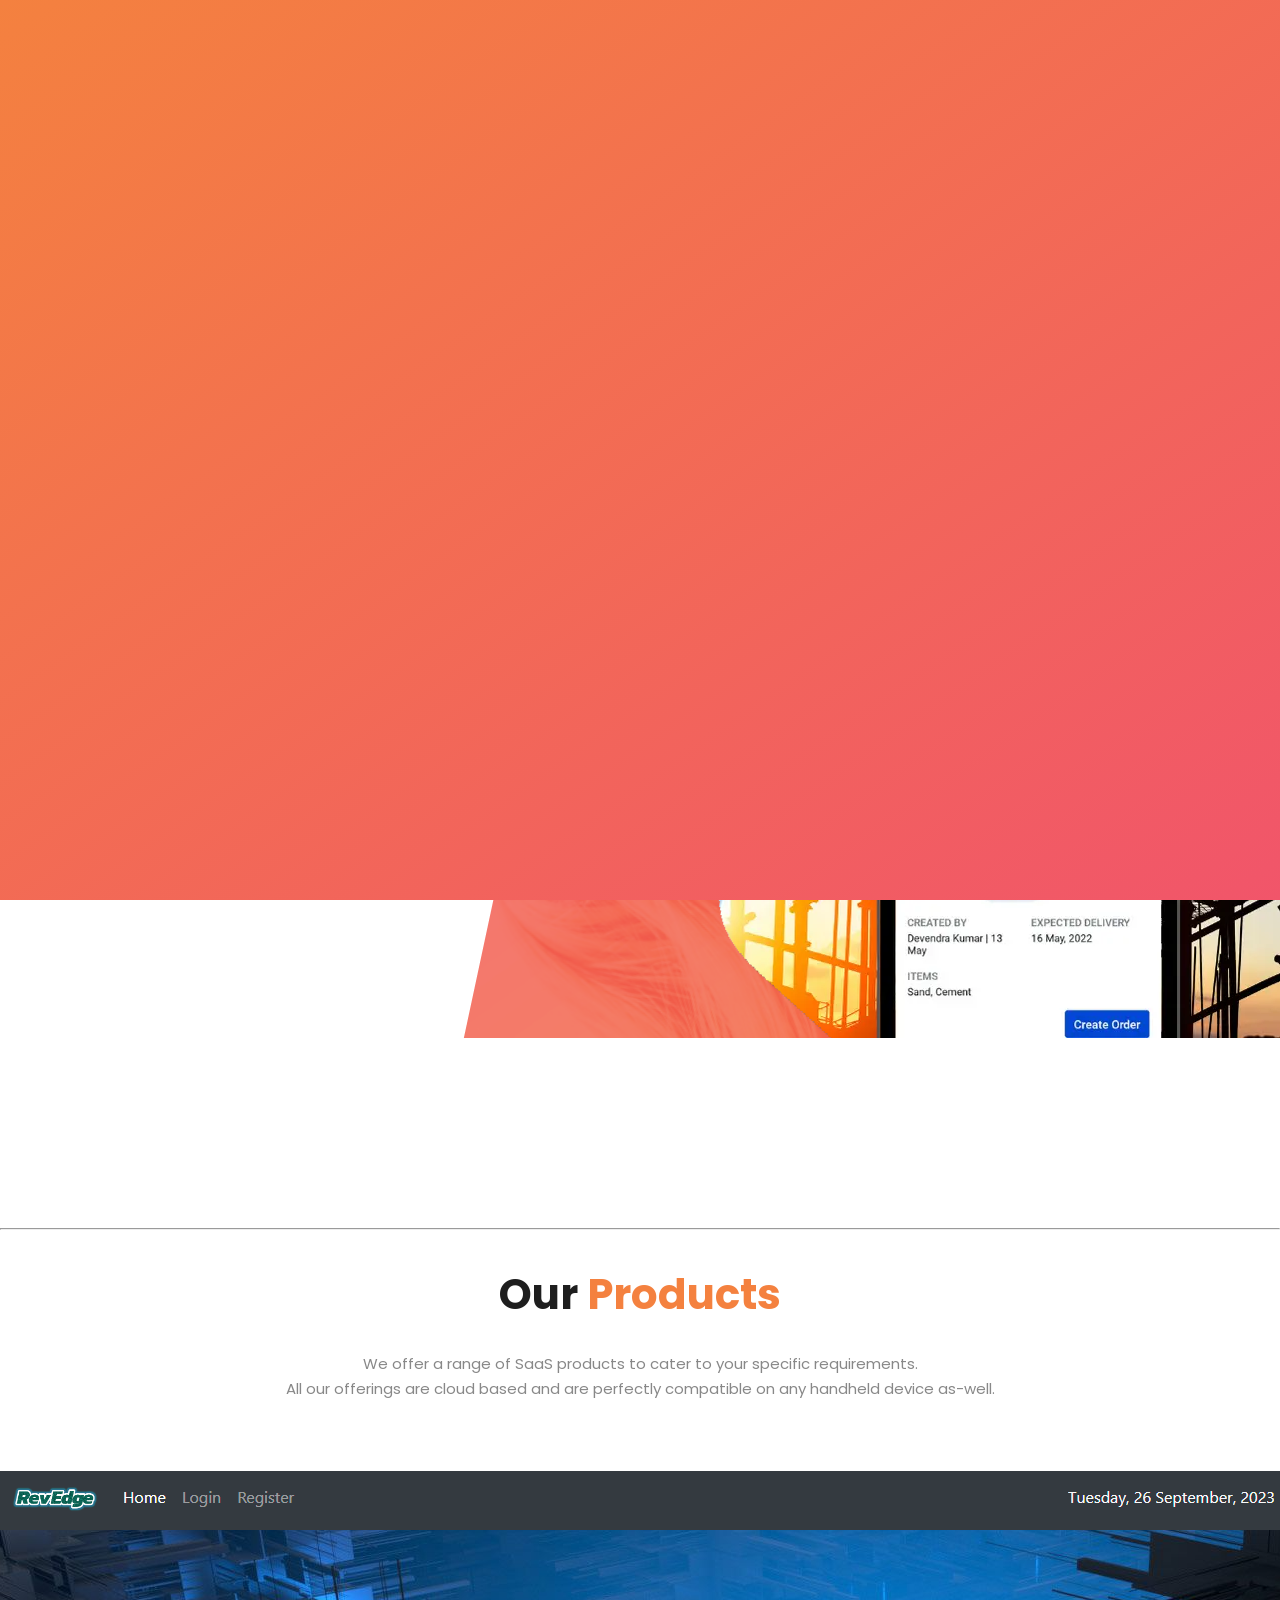
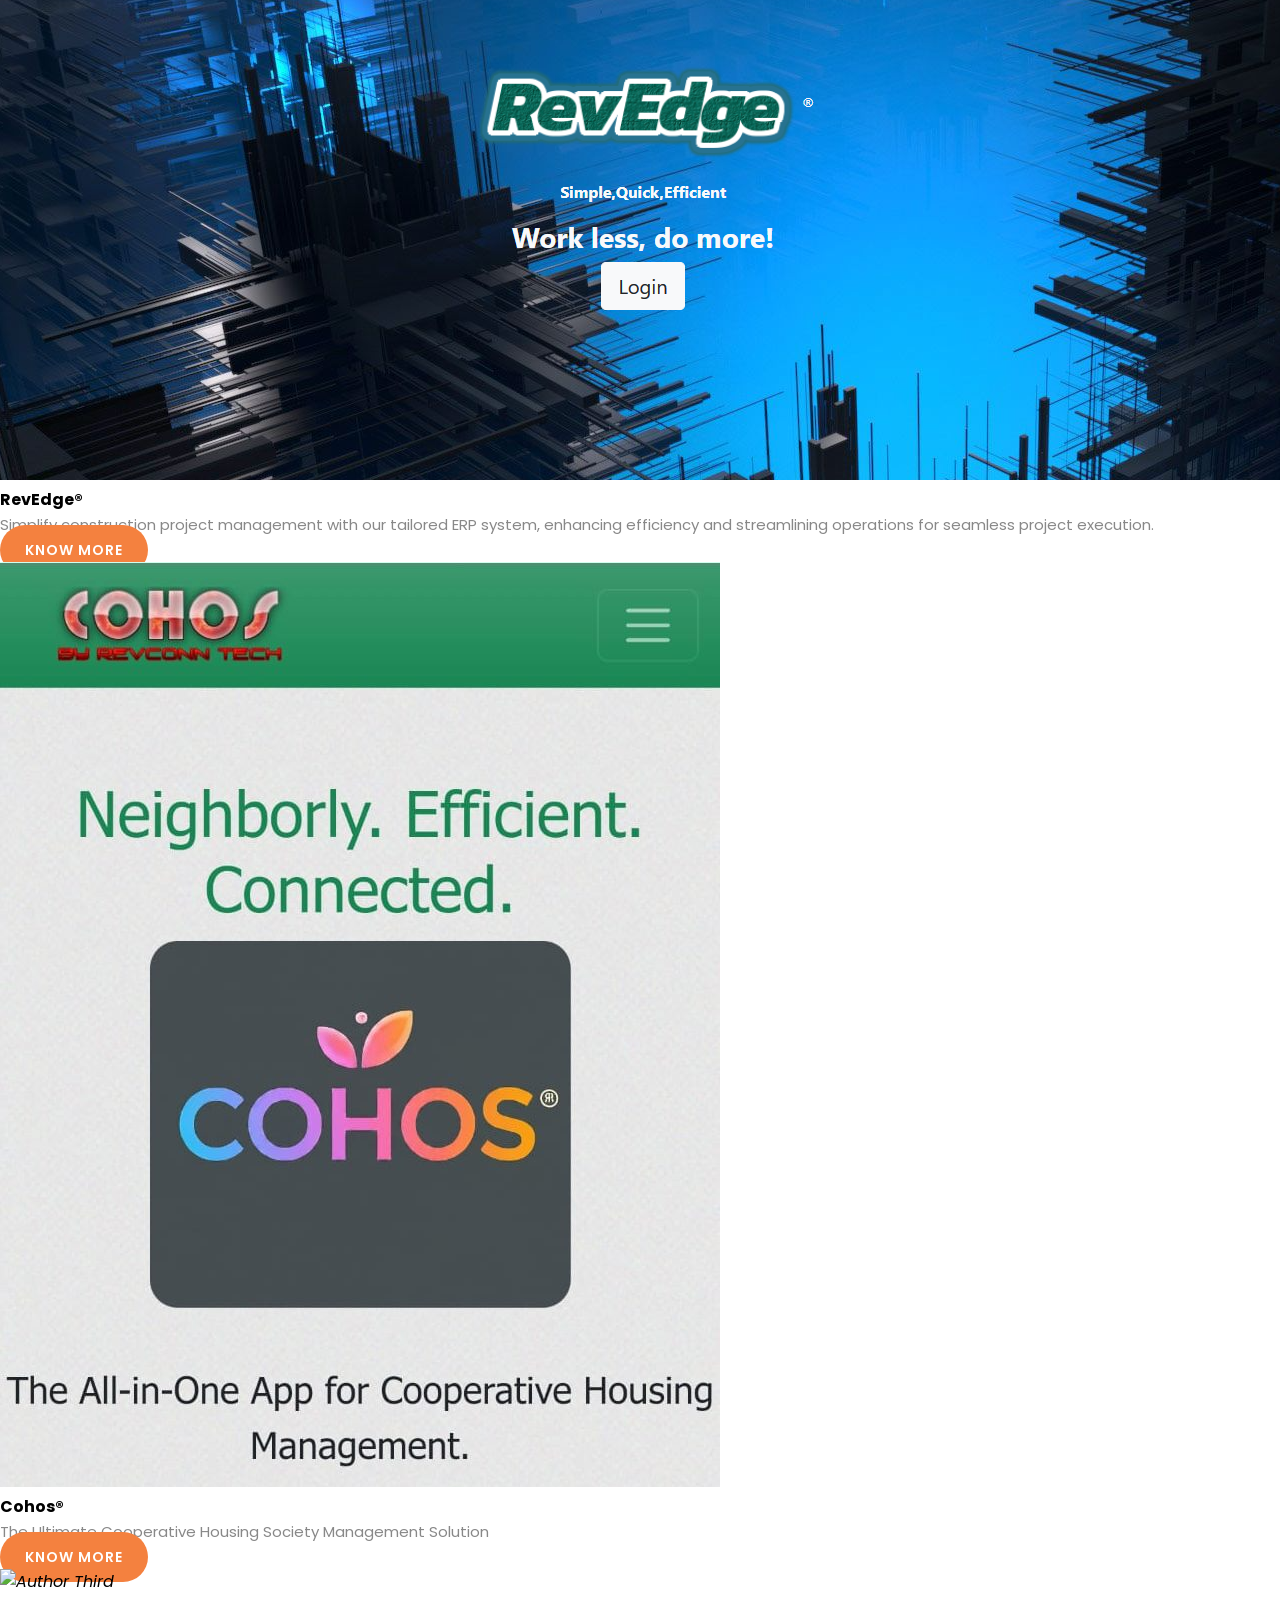
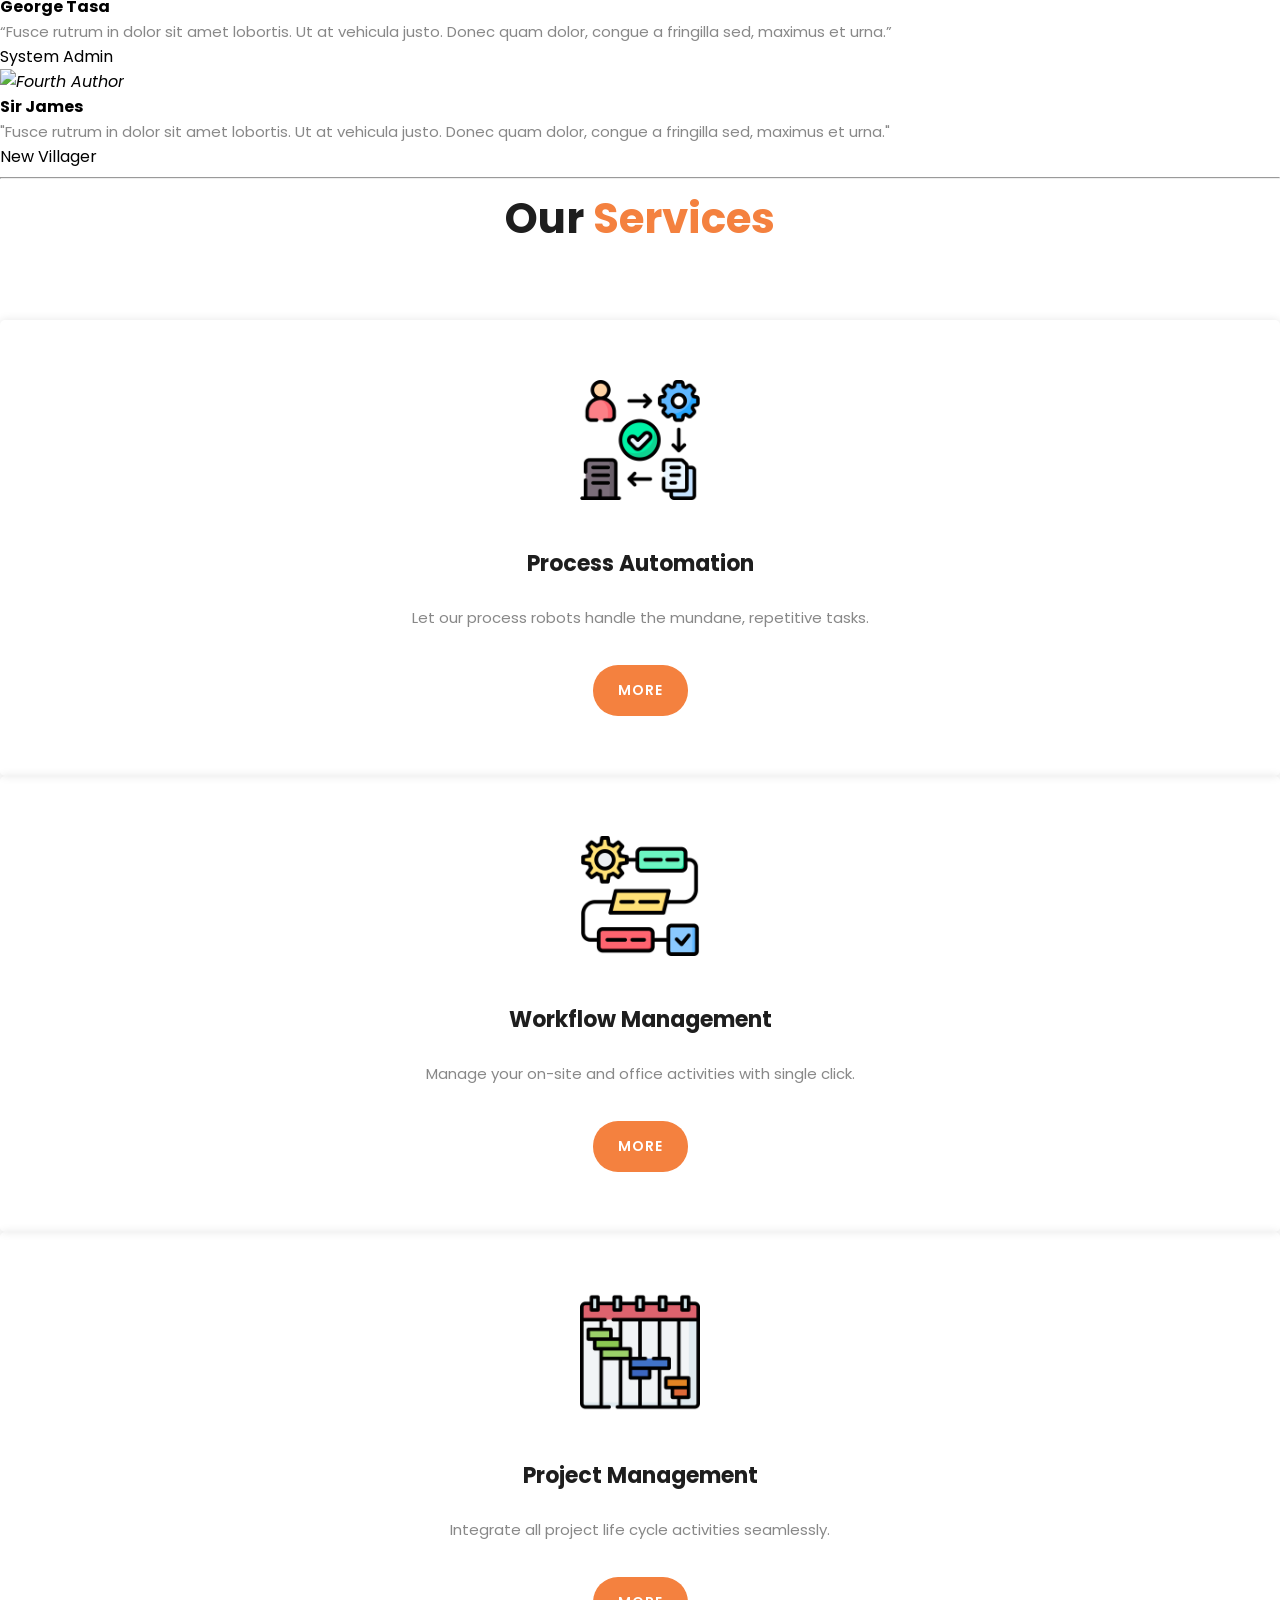
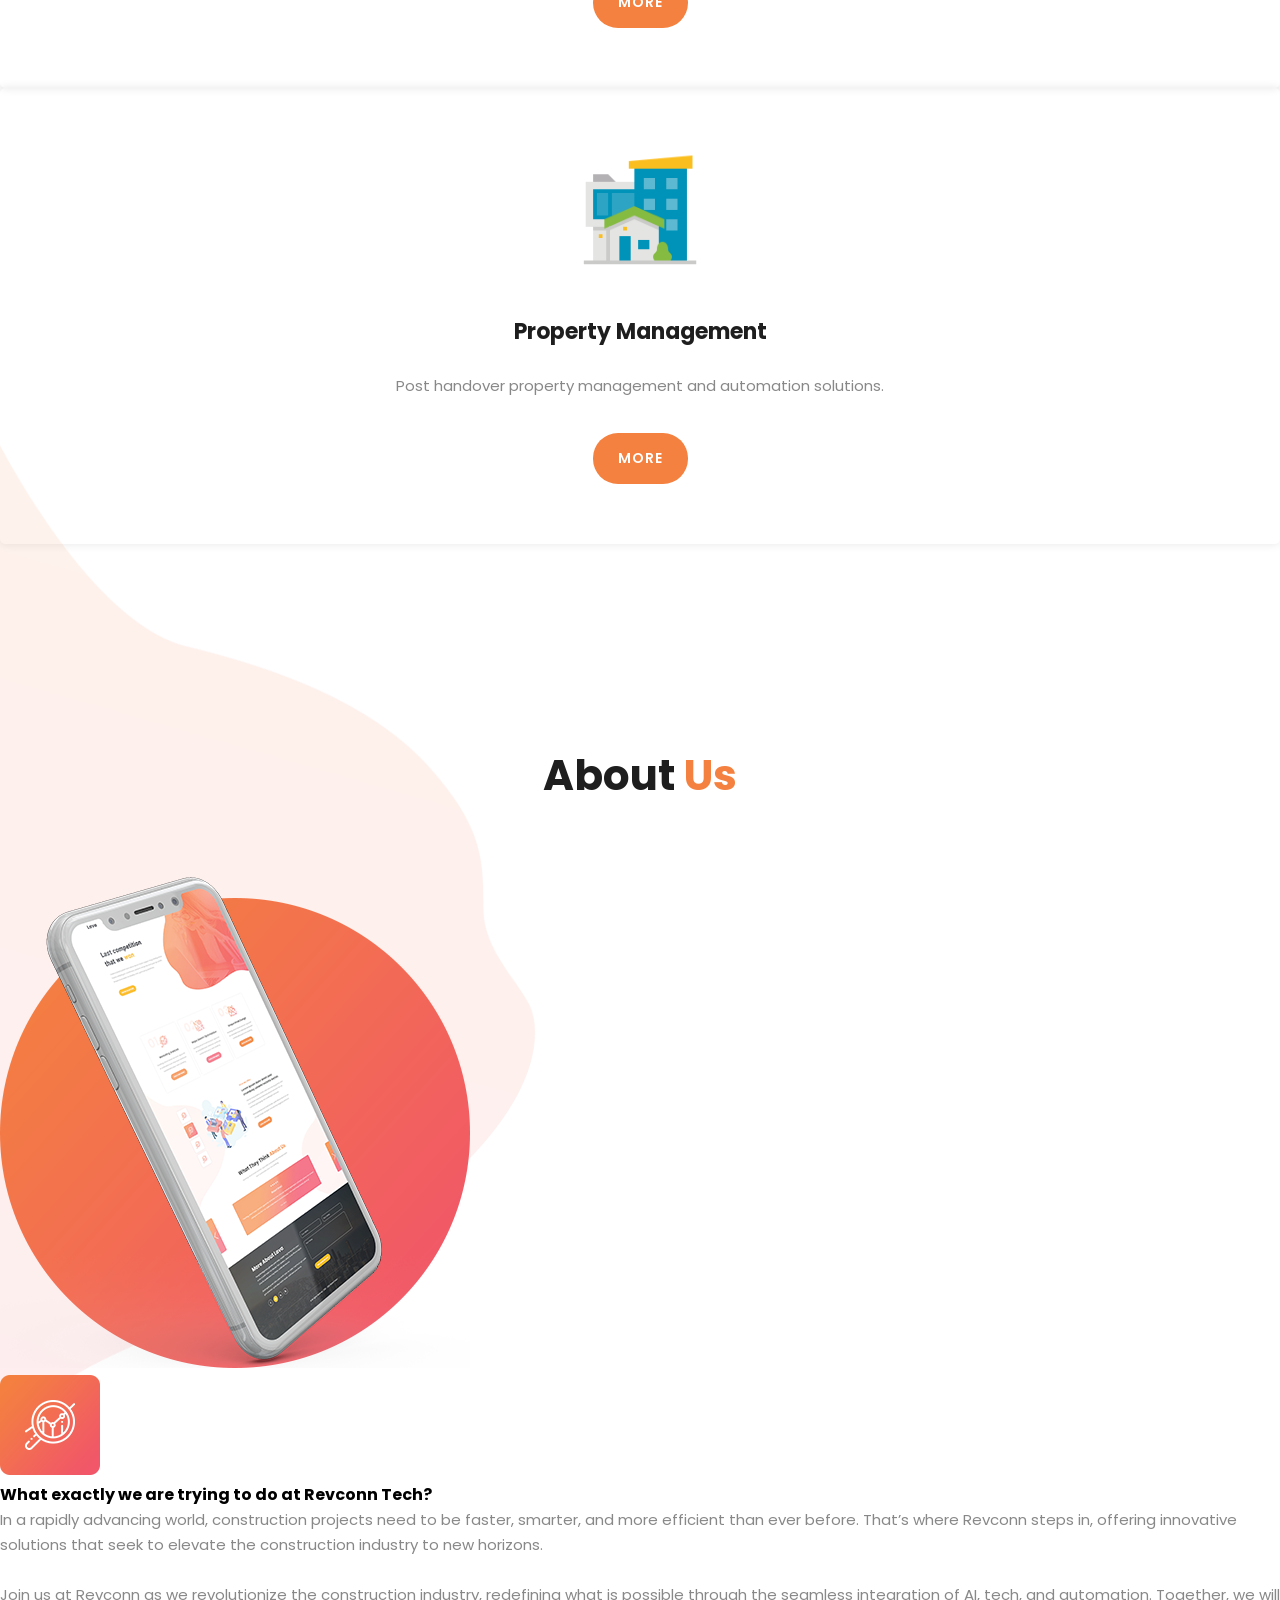
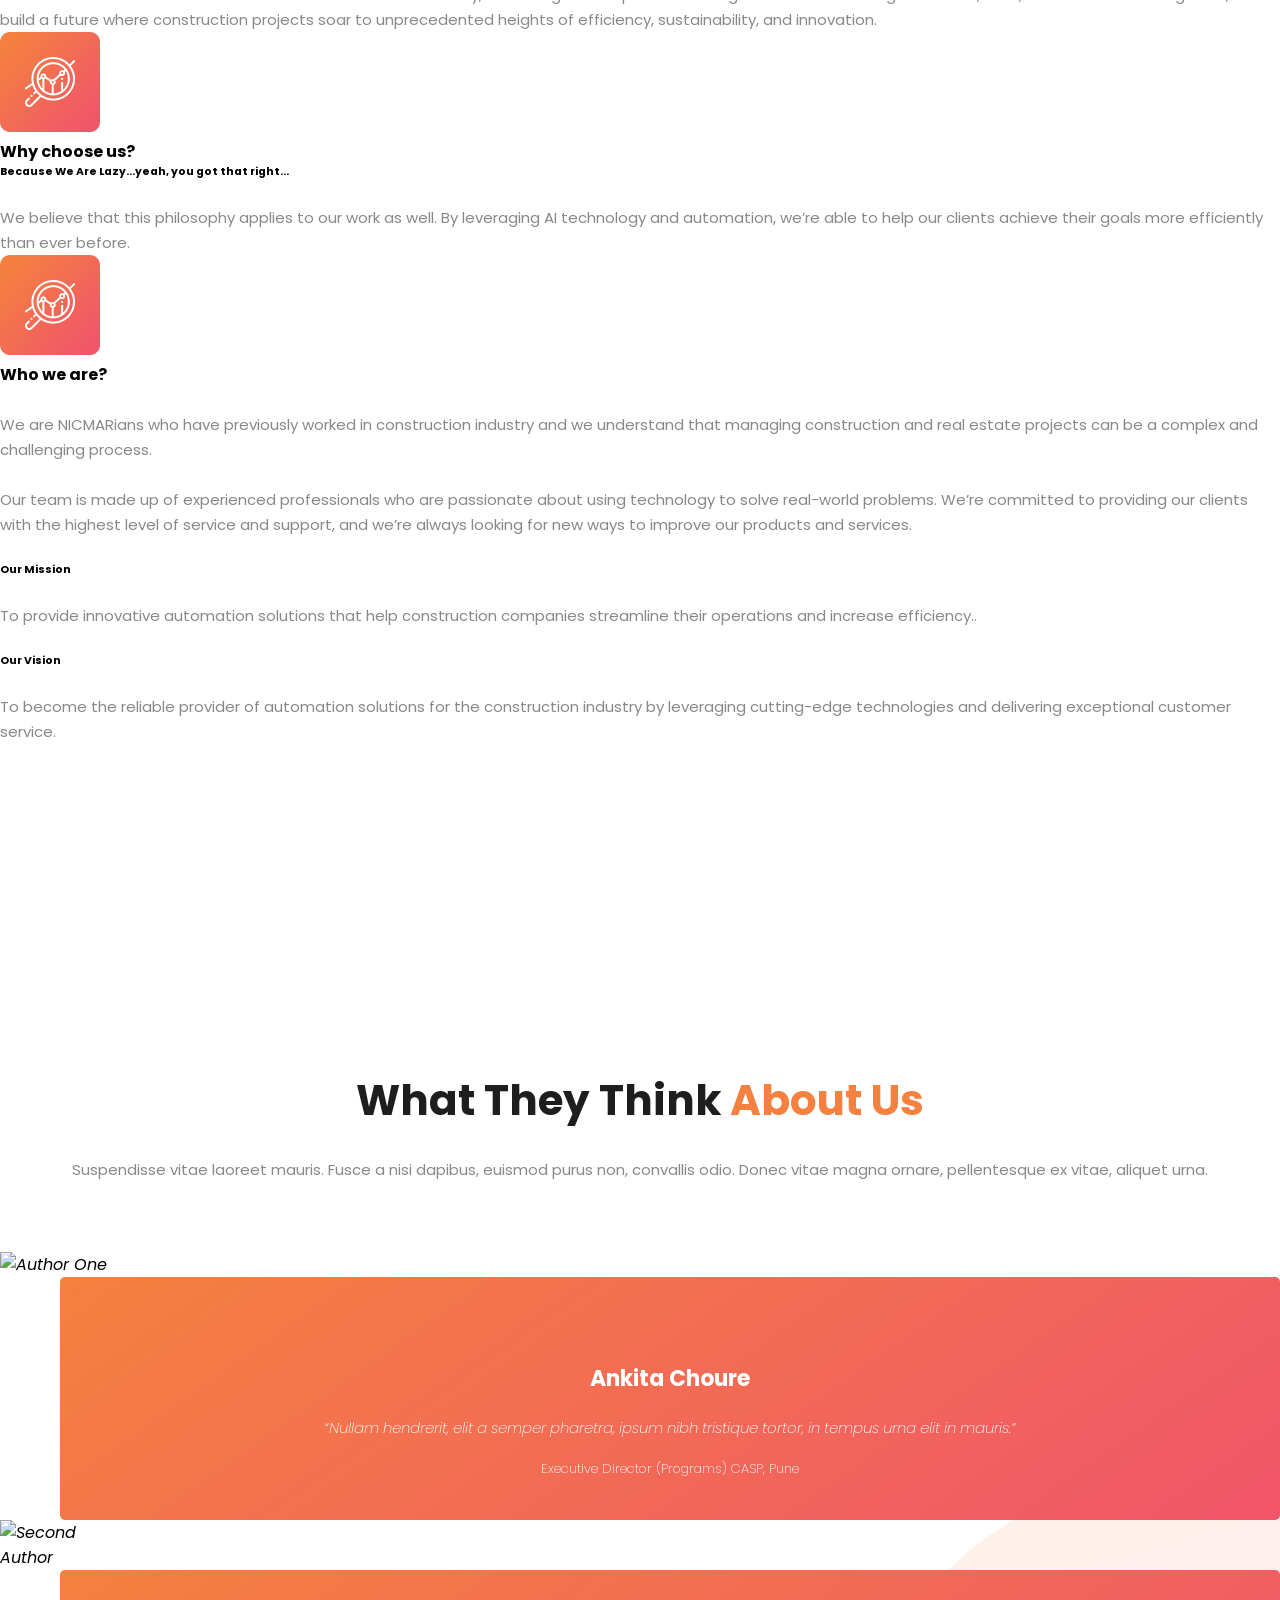
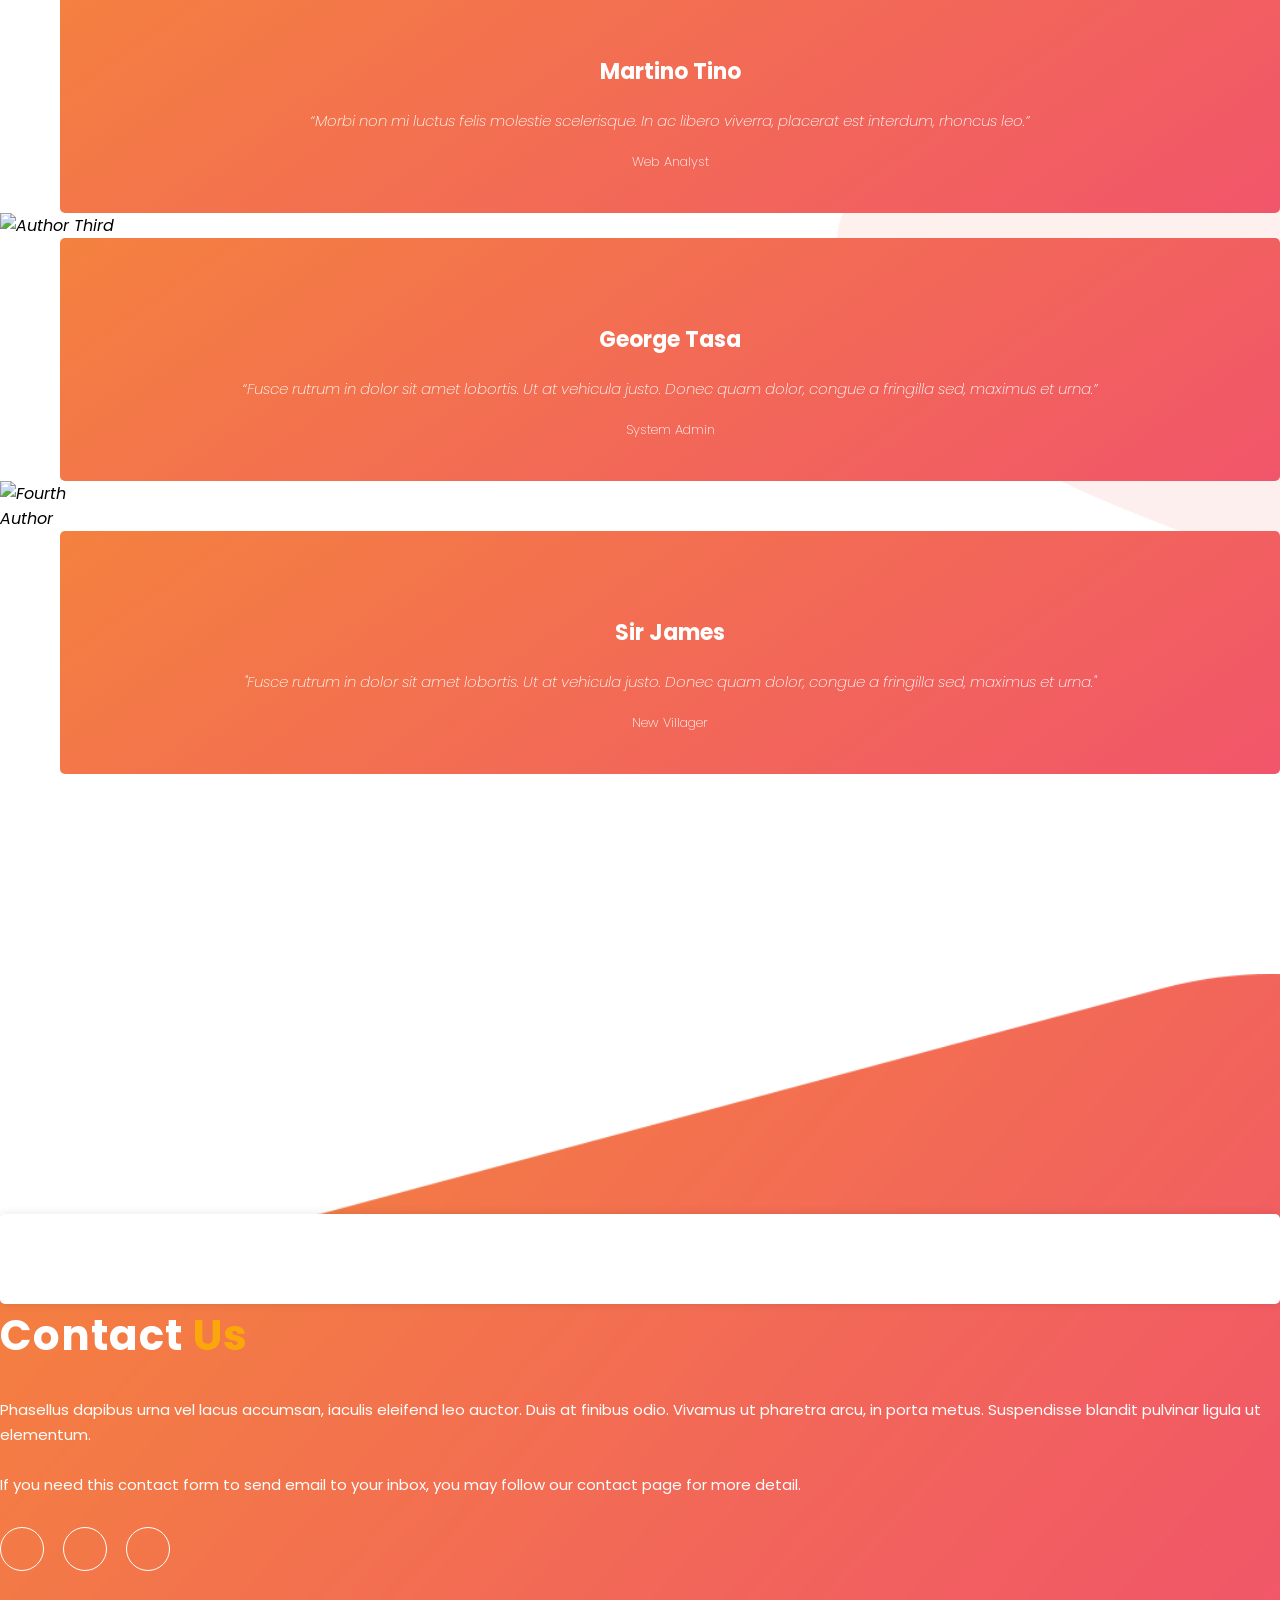
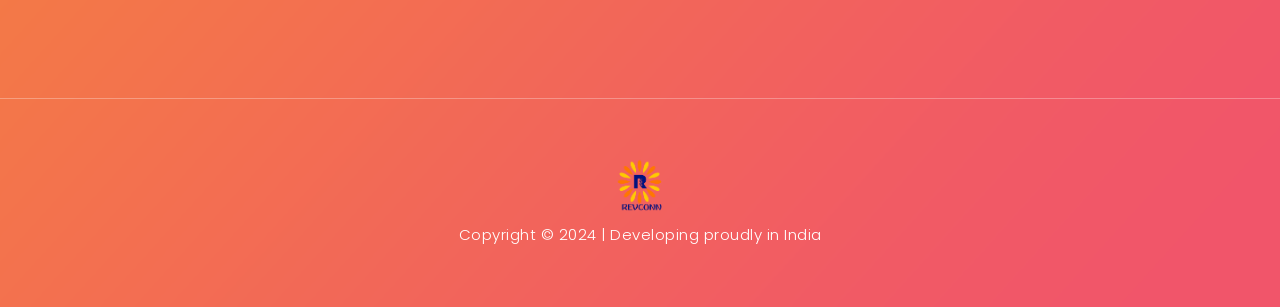
==== commit fdcdca9a: "Add details #1" ====
--- a/index.html
+++ b/index.html
@@ -9,14 +9,8 @@
     <meta name="author" content="TemplateMo">
     <link href="https://fonts.googleapis.com/css?family=Poppins:100,200,300,400,500,600,700,800,900&display=swap" rel="stylesheet">
 
-    <title>Lava Landing Page HTML Template</title>
-<!--
-
-Lava Landing Page
-
-https://templatemo.com/tm-540-lava-landing-page
-
--->
+    <title>Revconn Tech</title>
+    <link rel="icon" type="icon" href="assets/images/favicon.ico">
 
     <!-- Additional CSS Files -->
     <link rel="stylesheet" type="text/css" href="assets/css/bootstrap.min.css">
@@ -50,27 +44,16 @@
                     <nav class="main-nav">
                         <!-- ***** Logo Start ***** -->
                         <a href="index.html" class="logo">
-                            <img src="assets/images/logo.png" alt="Revconn Tech" height="72px">
-                            Revconn Tech
-                        </a>
+                        <img src="assets/images/logo.png" alt="Revconn Tech" height="72px">Revconn</a>
                         
                         <!-- ***** Logo End ***** -->
                         <!-- ***** Menu Start ***** -->
                         <ul class="nav">
                             <li class="scroll-to-section"><a href="#welcome" class="menu-item">Home</a></li>
+                            <li class="scroll-to-section"><a href="#products">Products</a></li>
+                            <li class="scroll-to-section"><a href="#services" class="menu-item">Services</a>
                             <li class="scroll-to-section"><a href="#about" class="menu-item">About</a></li>
-                            <li class="submenu">
-                                <a href="javascript:;">Products</a>
-                                <ul>
-                                    <li><a href="" class="menu-item">RevView</a></li>
-                                    <li><a href="" class="menu-item">RevEdge</a></li>
-                                    <li><a href="" class="menu-item">RevFlow</a></li>
-                                    <li><a href="" class="menu-item">Cohos</a></li>
-                                </ul>
-                            </li>
-                            <li class="scroll-to-section"><a href="#testimonials" class="menu-item">Testimonials</a>
-                            </li>
- 
+                            <li class="scroll-to-section"><a href="#testimonials" class="menu-item">Testimonials</a></li>
                             <li class="scroll-to-section"><a href="#contact-us" class="menu-item">Contact Us</a></li>
                         </ul>
                         <a class='menu-trigger'>
@@ -104,21 +87,89 @@
         <!-- ***** Header Text End ***** -->
     </div>
     <!-- ***** Welcome Area End ***** -->
-
+<!-- ***** Products Starts ***** -->
+ <hr>
+ <br>
+<section class="section" id="products">
+    <div class="container">
+        <div class="row">
+            <div class="col-lg-8 offset-lg-2">
+                <div class="center-heading">
+                    <h2>Our <em>Products</em></h2>
+                    <p>We offer a range of SaaS products to cater to your specific requirements.</p>
+                    <p>All our offerings are cloud based and are perfectly compatible on any handheld device as-well.</p>
+                </div>
+            </div>
+            <div class="col-lg-6 col-md-6 col-sm-12 mobile-bottom-fix-big text-center"
+                data-scroll-reveal="enter left move 30px over 0.6s after 0.4s">
+                <div class="owl-carousel owl-theme">
+                    <div class="item service-item mx-4 bg-secondary text-light rounded shadow-lg">
+                        <div class="author">
+                            <i><img src="assets/images/revedge-screen-1.png" alt="RevEdge®"></i>
+                        </div>
+                        <div class="testimonial-content ">
+                            <h4 class="my-2">RevEdge®</h4>
+                            <p class="my-2 text-light">Simplify construction project management with our tailored ERP system, enhancing efficiency and streamlining operations for seamless project execution.</p>
+                            <a class="btn main-button my-2" href="">Know More</a>
+                        </div>
+                    </div>
+                    <div class="item service-item mx-4 bg-secondary bg-gradient text-light rounded shadow-lg">
+                        <div class="author">
+                            <i><img class="rounded" src="assets/images/cohos-screenshot-1.jpeg" alt="Cohos®"></i>
+                        </div>
+                        <div class="testimonial-content">
+                            <h4 class="my-2">Cohos®</h4>
+                            <p class="my-2 text-light">The Ultimate Cooperative Housing Society Management Solution</p>
+                            <a class="btn main-button my-2" href="">Know More</a>    
+                        </div>
+                    </div>
+                    <div class="item service-item">
+                        <div class="author">
+                            <i><img src="assets/images/testimonial-author-1.png" alt="Author Third"></i>
+                        </div>
+                        <div class="testimonial-content">
+                            <h4>George Tasa</h4>
+                            <p>“Fusce rutrum in dolor sit amet lobortis. Ut at vehicula justo. Donec quam dolor,
+                                congue a fringilla sed, maximus et urna.”</p>
+                            <span>System Admin</span>
+                        </div>
+                    </div>
+                    <div class="item service-item">
+                        <div class="author">
+                            <i><img src="assets/images/testimonial-author-1.png" alt="Fourth Author"></i>
+                        </div>
+                        <div class="testimonial-content">
+
+                            <h4>Sir James</h4>
+                            <p>"Fusce rutrum in dolor sit amet lobortis. Ut at vehicula justo. Donec quam dolor,
+                                congue a fringilla sed, maximus et urna."</p>
+                            <span>New Villager</span>
+                        </div>
+                    </div>
+                </div>
+            </div>
+        </div>
+    </div>
+</section>
+<!-- ***** Products Ends ***** -->
+ <hr>
     <!-- ***** Features Big Item Start ***** -->
-    <section class="section" id="about">
+    <section class="section" id="services">
         <div class="container">
+            <div class="center-heading">
+                <h2>Our <em>Services</em></h2>
+            </div>
             <div class="row">
                 <div class="col-lg-3 col-md-6 col-sm-12 col-xs-12"
                     data-scroll-reveal="enter left move 30px over 0.6s after 0.4s">
                     <div class="features-item">
                         <div class="features-icon">
                             <h2>01</h2>
-                            <img src="assets/images/features-icon-1.png" alt="">
+                            <img src="assets/images/features-icon-1.png" height="120px" alt="" class="">
                             <h4>Process Automation</h4>
                             <p>Let our process robots handle the mundane, repetitive tasks.</p>
                             <a href="#testimonials" class="main-button">
-                                Read More
+                                More
                             </a>
                         </div>
                     </div>
@@ -128,11 +179,11 @@
                     <div class="features-item">
                         <div class="features-icon">
                             <h2>02</h2>
-                            <img src="assets/images/features-icon-2.png" alt="">
+                            <img src="assets/images/features-icon-2.png" height="120px" alt="">
                             <h4>Workflow Management</h4>
                             <p>Manage your on-site and office activities with single click.</p>
                             <a href="#testimonials" class="main-button">
-                                Discover More
+                                More
                             </a>
                         </div>
                     </div>
@@ -142,11 +193,11 @@
                     <div class="features-item">
                         <div class="features-icon">
                             <h2>03</h2>
-                            <img src="assets/images/features-icon-3.png" alt="">
+                            <img src="assets/images/features-icon-3.png" height="120px" alt="">
                             <h4>Project Management</h4>
                             <p>Integrate all project life cycle activities seamlessly.</p>
                             <a href="#testimonials" class="main-button">
-                                More Detail
+                                More
                             </a>
                         </div>
                     </div>
@@ -156,11 +207,11 @@
                 <div class="features-item">
                     <div class="features-icon">
                         <h2>04</h2>
-                        <img src="assets/images/features-icon-3.png" alt="">
+                        <img src="assets/images/features-icon-4.png" height="120px" alt="">
                         <h4>Property Management</h4>
                         <p>Post handover property management and automation solutions.</p>
                         <a href="#testimonials" class="main-button">
-                            More Detail
+                            More
                         </a>
                     </div>
                 </div>
@@ -168,12 +219,16 @@
             </div>
         </div>
     <!-- ***** Features Big Item End ***** -->
-
+</section>
+<section class="section" id="about">
     <div class="left-image-decor"></div>
-
+</hr>
     <!-- ***** Features Big Item Start ***** -->
-    <section class="section" id="promotion">
+    <section class="section" id="about">
         <div class="container">
+            <div class="center-heading">
+                <h2>About <em>Us</em></h2>
+            </div>
             <div class="row">
                 <div class="left-image col-lg-5 col-md-12 col-sm-12 mobile-bottom-fix-big"
                     data-scroll-reveal="enter left move 30px over 0.6s after 0.4s">
@@ -318,39 +373,13 @@
                     <!-- ***** Contact Form Start ***** -->
                     <div class="col-lg-6 col-md-12 col-sm-12">
                         <div class="contact-form">
-                            <form id="contact" action="" method="post">
-                                <div class="row">
-                                    <div class="col-md-6 col-sm-12">
-                                        <fieldset>
-                                            <input name="name" type="text" id="name" placeholder="Full Name" required=""
-                                                style="background-color: rgba(250,250,250,0.3);">
-                                        </fieldset>
-                                    </div>
-                                    <div class="col-md-6 col-sm-12">
-                                        <fieldset>
-                                            <input name="email" type="text" id="email" placeholder="E-Mail Address"
-                                                required="" style="background-color: rgba(250,250,250,0.3);">
-                                        </fieldset>
-                                    </div>
-                                    <div class="col-lg-12">
-                                        <fieldset>
-                                            <textarea name="message" rows="6" id="message" placeholder="Your Message"
-                                                required="" style="background-color: rgba(250,250,250,0.3);"></textarea>
-                                        </fieldset>
-                                    </div>
-                                    <div class="col-lg-12">
-                                        <fieldset>
-                                            <button type="submit" id="form-submit" class="main-button">Send Message
-                                                Now</button>
-                                        </fieldset>
-                                    </div>
-                                </div>
-                            </form>
+                            <div class="container" id="ff-compose"></div>
+<script async defer src="https://formfacade.com/include/117146353270360382647/form/1FAIpQLScBF9QWY-ert9d8wedpOwKSWazDzlWVEZLMO4mAJna6VnFc9w/bootstrap.js?div=ff-compose"></script>
                         </div>
                     </div>
                     <!-- ***** Contact Form End ***** -->
                     <div class="right-content col-lg-6 col-md-12 col-sm-12">
-                        <h2>More About <em>Lava</em></h2>
+                        <h2>Contact <em>Us</em></h2>
                         <p>Phasellus dapibus urna vel lacus accumsan, iaculis eleifend leo auctor. Duis at finibus odio.
                             Vivamus ut pharetra arcu, in porta metus. Suspendisse blandit pulvinar ligula ut elementum.
                             <br><br>If you need this contact form to send email to your inbox, you may follow our <a
@@ -360,8 +389,6 @@
                             <li><a href="https://fb.com/templatemo"><i class="fa fa-facebook"></i></a></li>
                             <li><a href="#"><i class="fa fa-twitter"></i></a></li>
                             <li><a href="#"><i class="fa fa-linkedin"></i></a></li>
-                            <li><a href="#"><i class="fa fa-rss"></i></a></li>
-                            <li><a href="#"><i class="fa fa-dribbble"></i></a></li>
                         </ul>
                     </div>
                 </div>
@@ -370,7 +397,7 @@
                 <div class="col-lg-12">
                     <div class="sub-footer">
                         <img class="bg-light rounded" src="assets/images/logo.png" alt="Revconn Tech" height="56px">
-                        <p>Copyright &copy; 2024
+                        <p class="btn btn-sm btn-dark">Copyright &copy; 2024
 
                         | Developing proudly in India</p>
                     </div>
--- a/assets/css/style.css
+++ b/assets/css/style.css
@@ -1,31 +1,3 @@
-/*
-
-Lava Landing Page
-
-https://templatemo.com/tm-540-lava-landing-page
-
-*/
-
-/* ---------------------------------------------
-Table of contents
-------------------------------------------------
-01. font & reset css
-02. reset
-03. global styles
-04. header
-05. welcome
-06. features
-07. testimonials
-08. contact
-09. footer
-10. preloader
-
---------------------------------------------- */
-/* 
----------------------------------------------
-font & reset css
---------------------------------------------- 
-*/
 @import url("https://fonts.googleapis.com/css?family=Poppins:100,200,300,400,500,600,700,800,900");
 /* 
 ---------------------------------------------
@@ -1233,4 +1205,9 @@
   100% {
     opacity: 0;
   }
+}
+
+.ff-powered-img , .ff-watermark{
+  display:none;
+  visibility: hidden;
 }
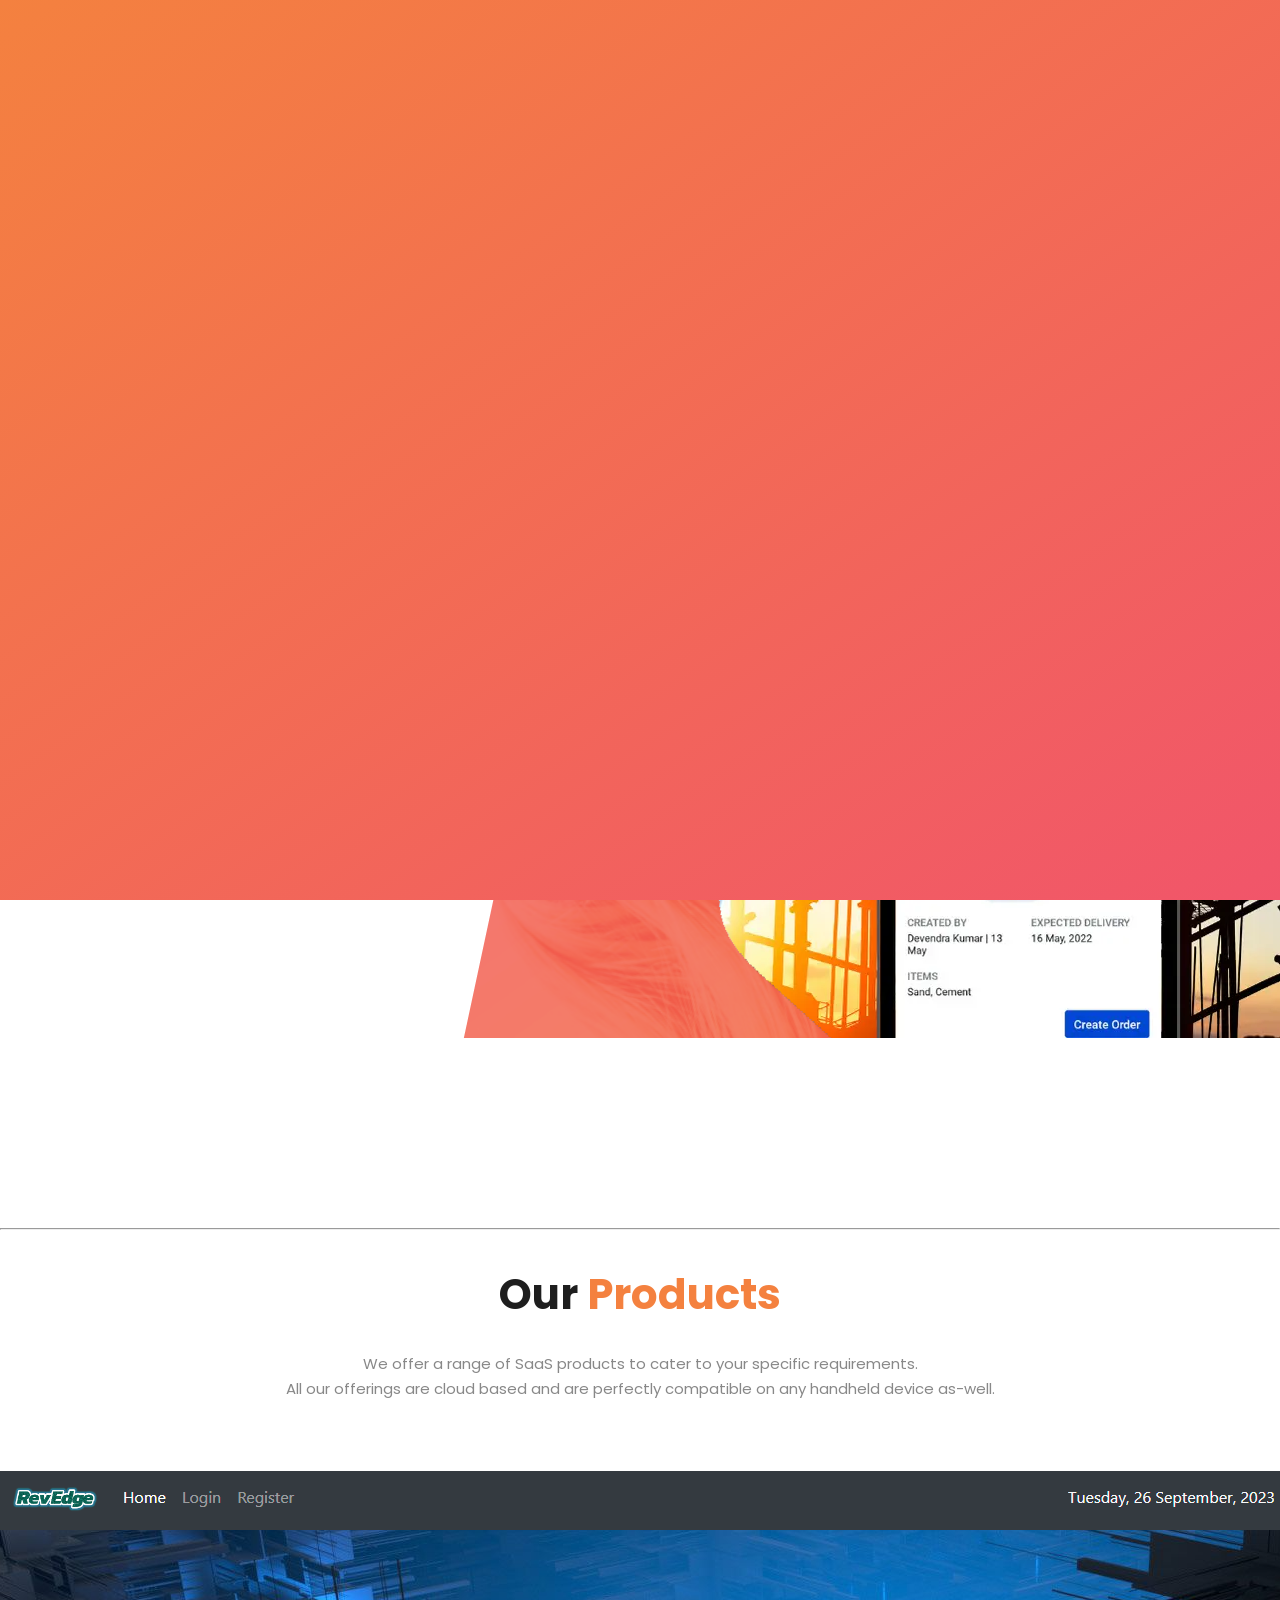
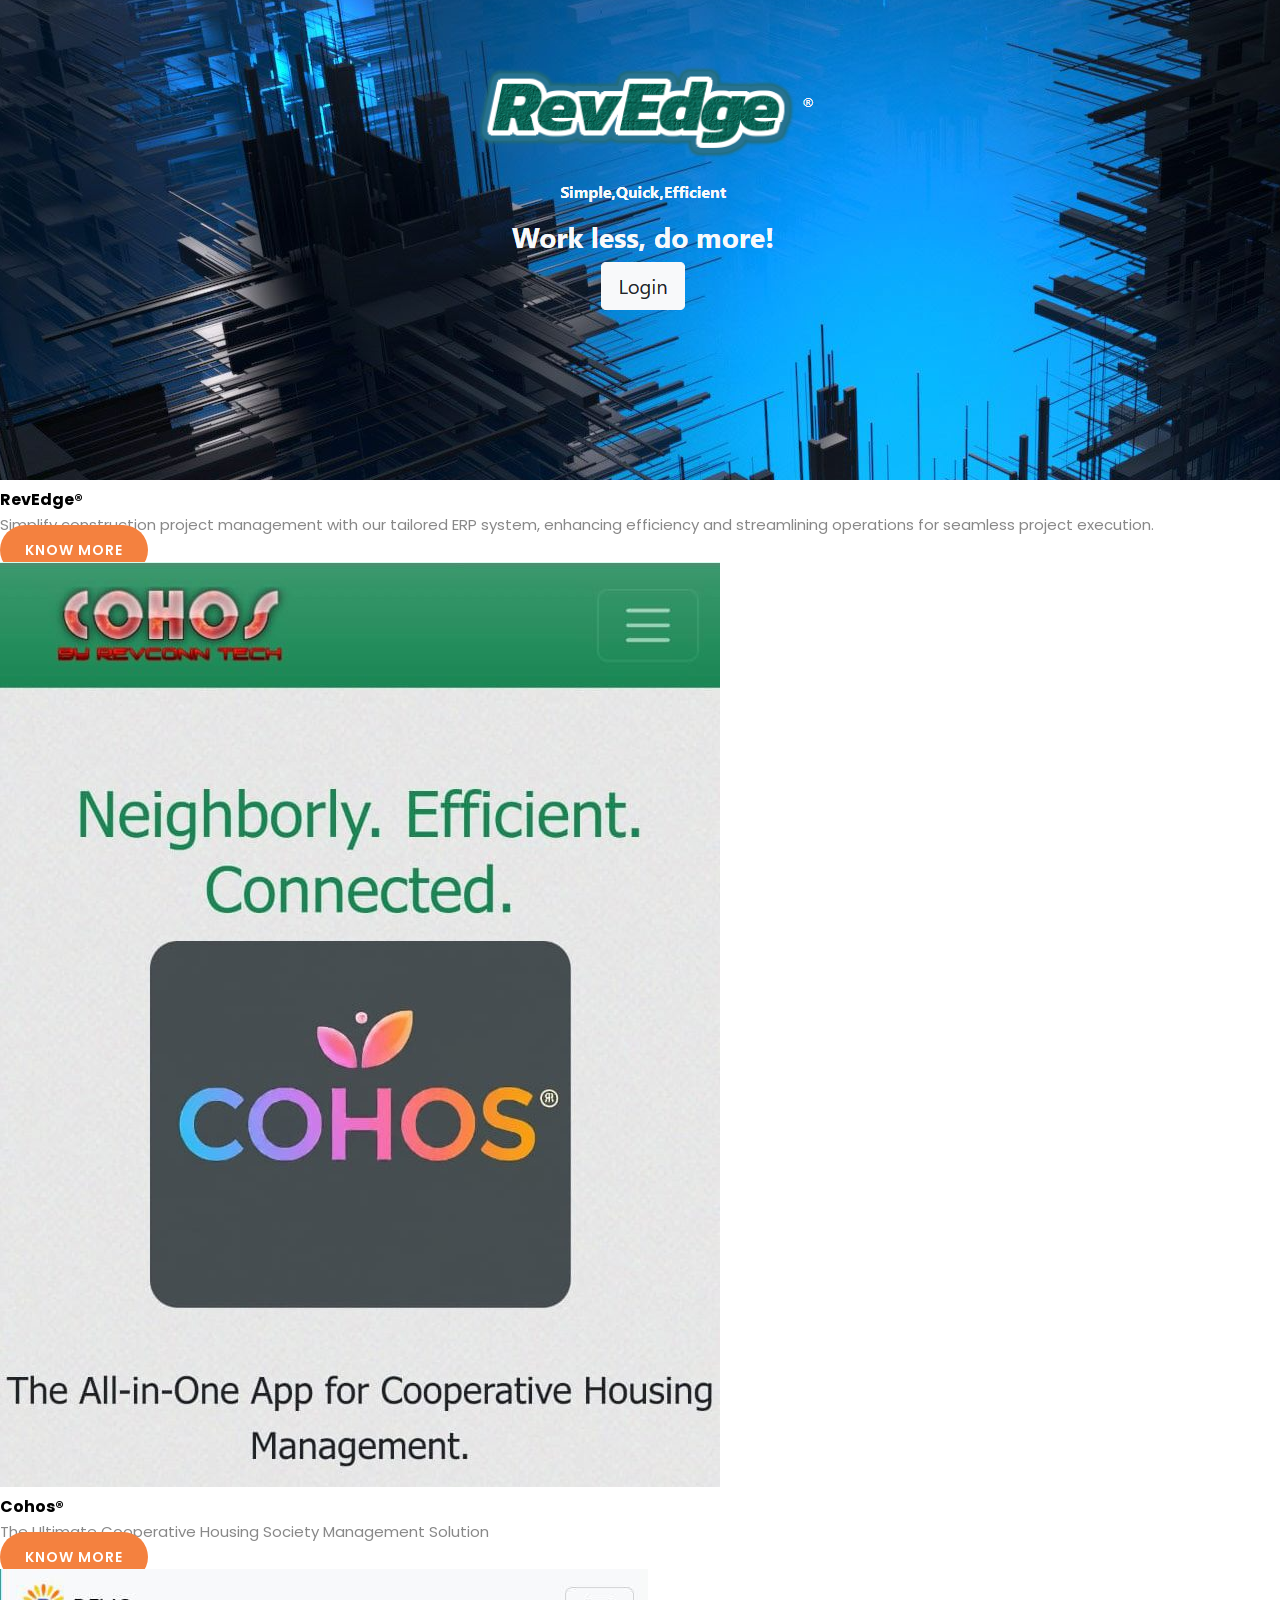
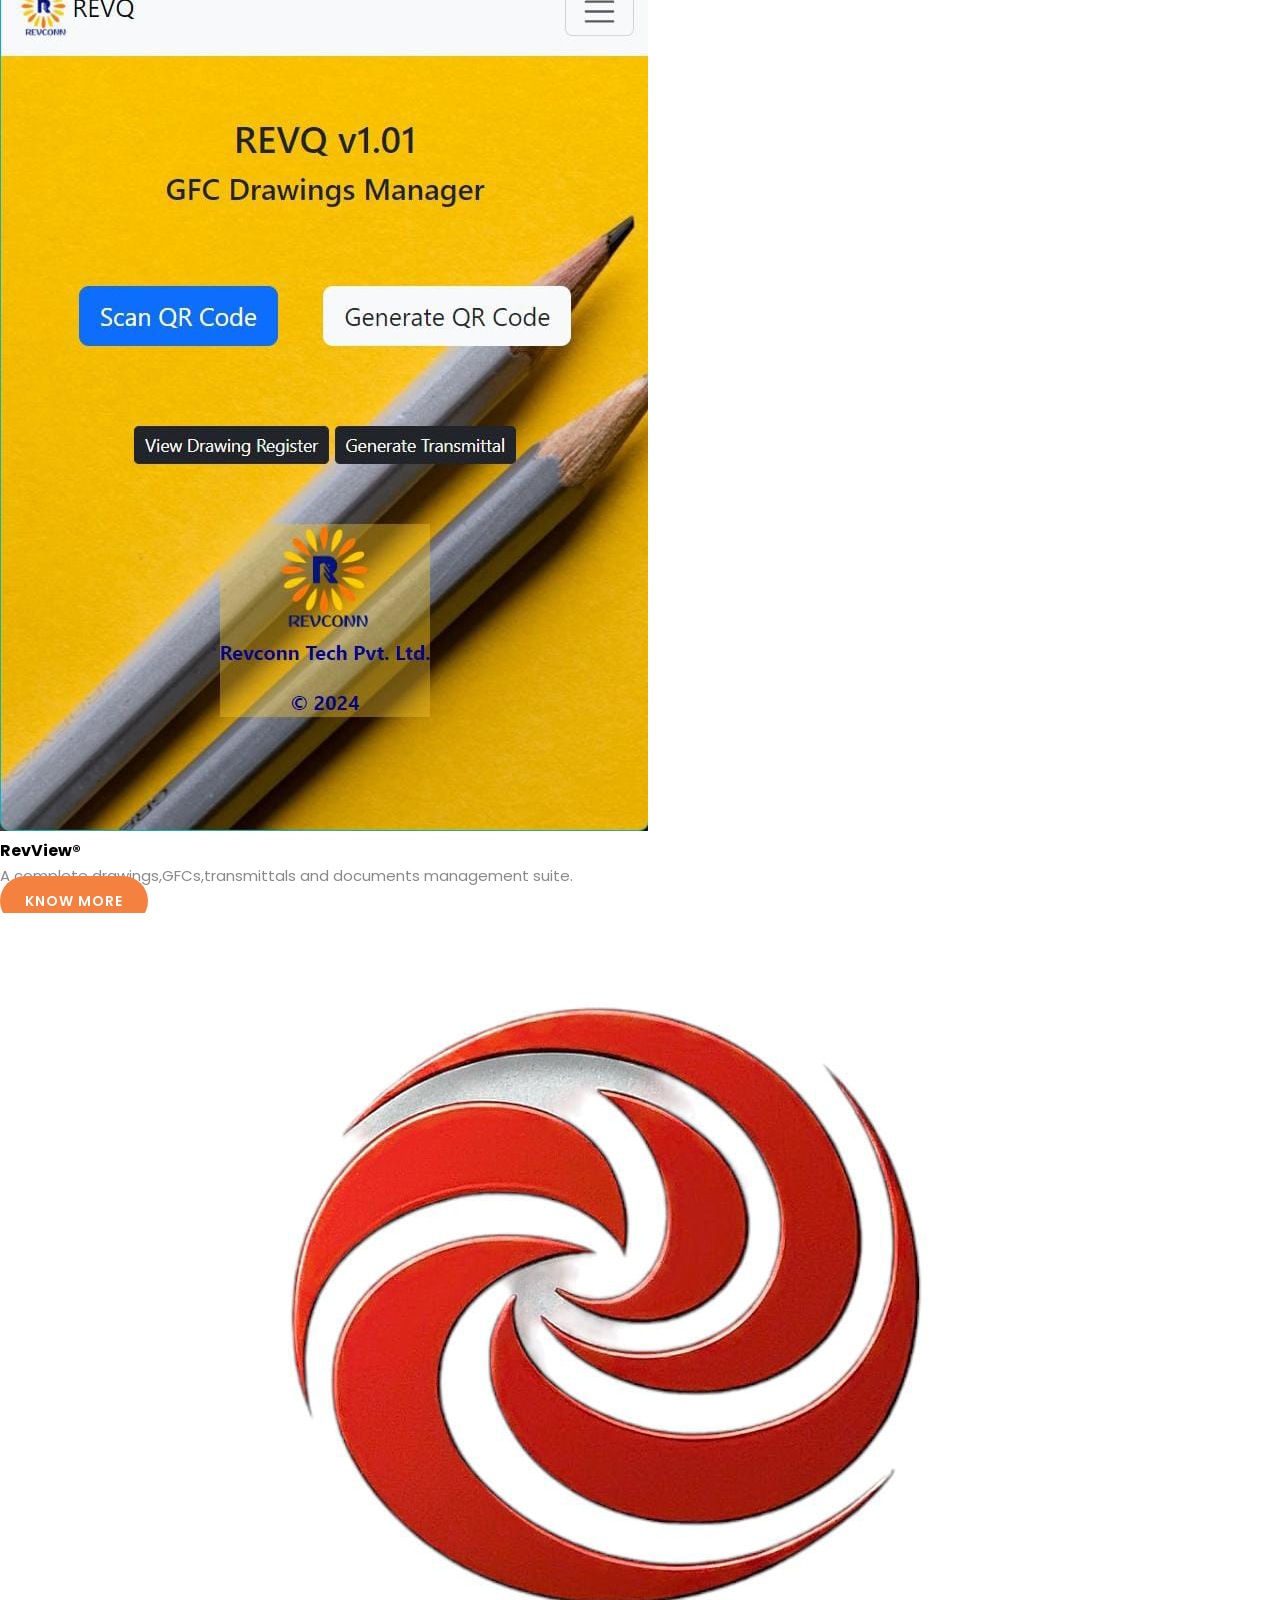
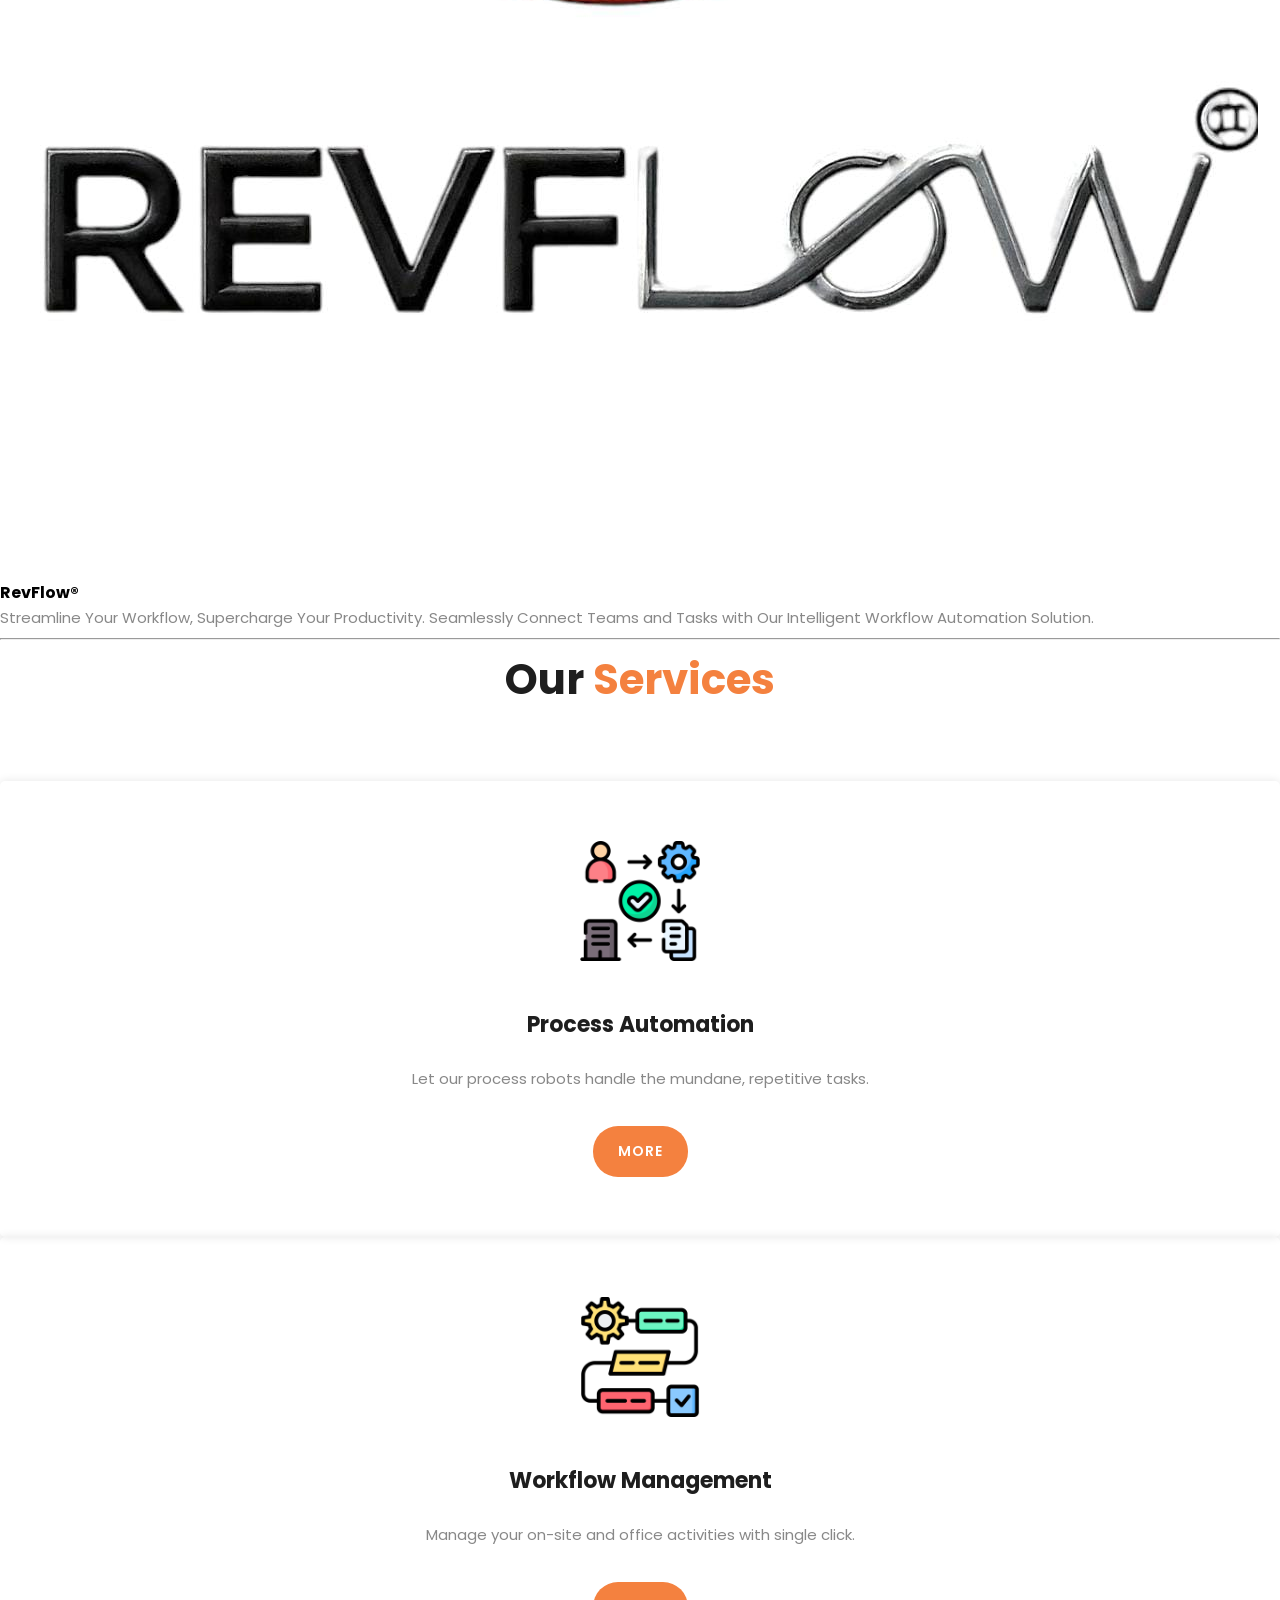
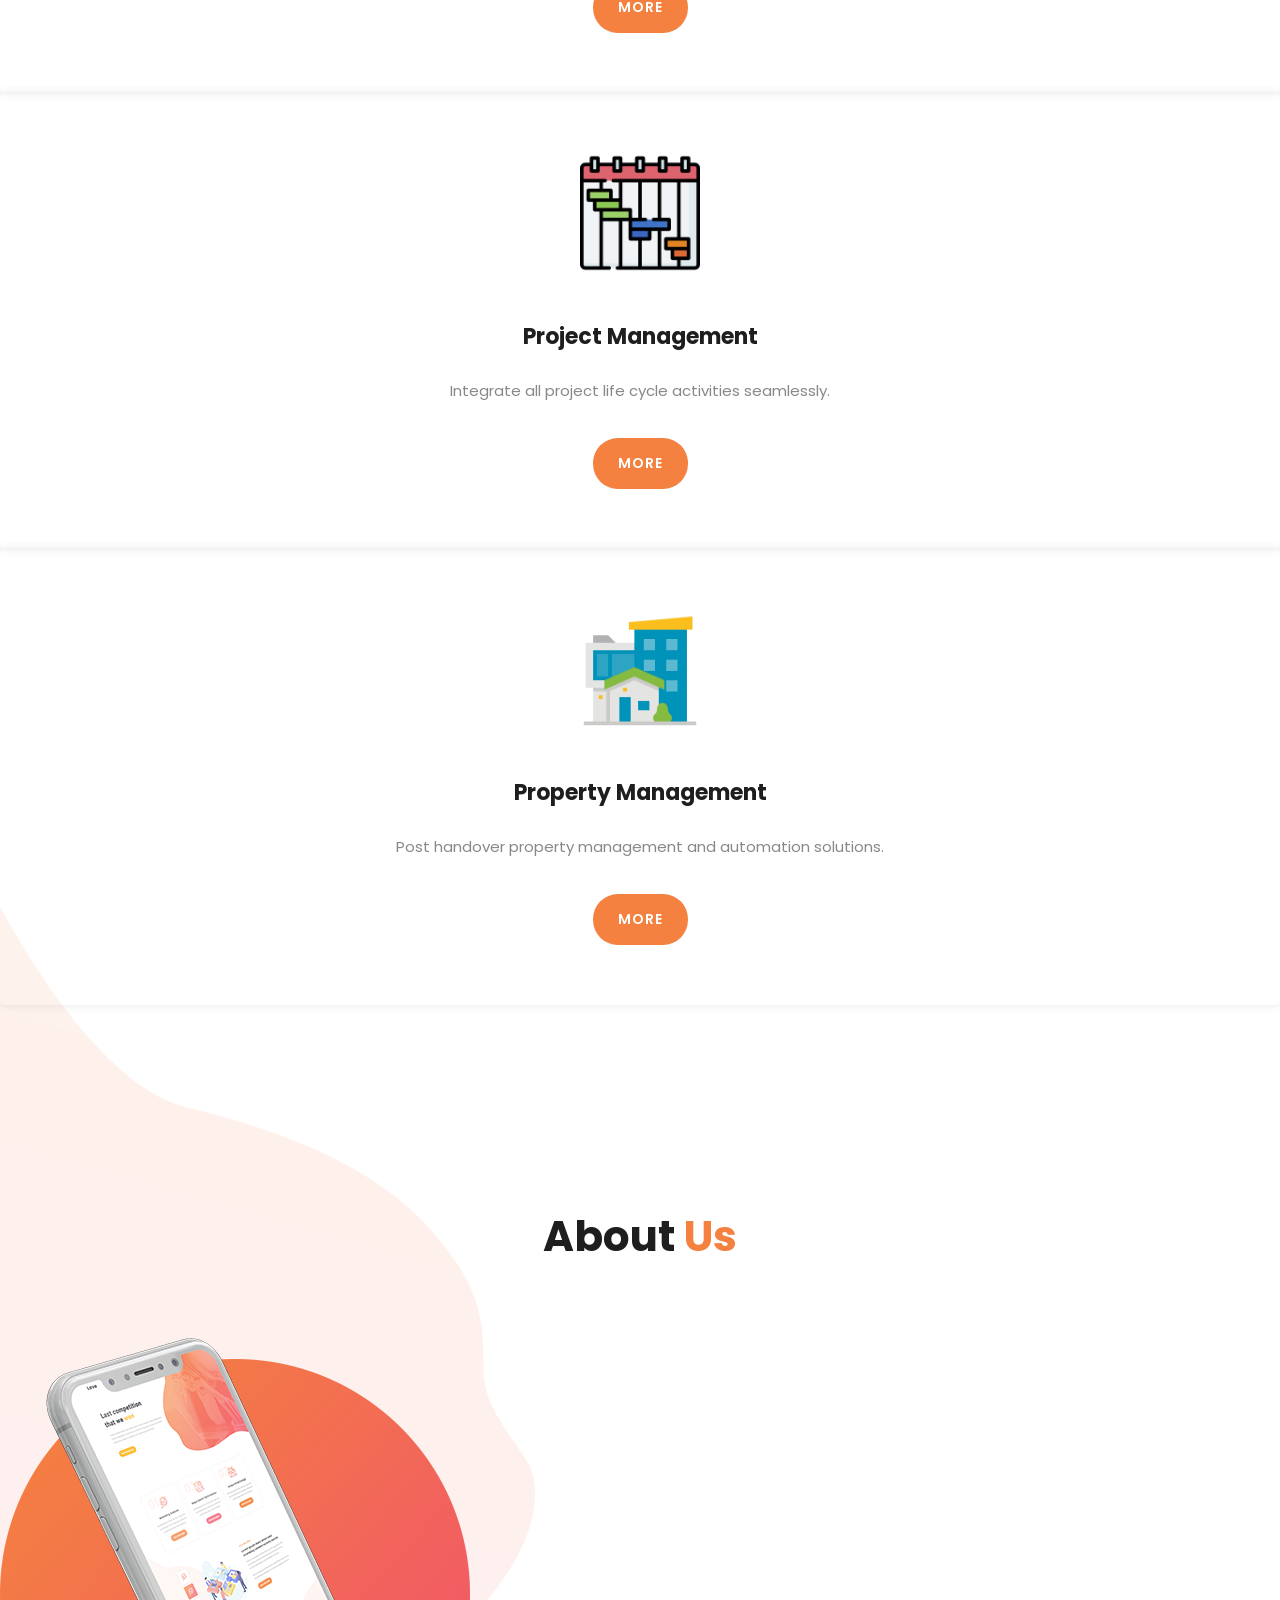
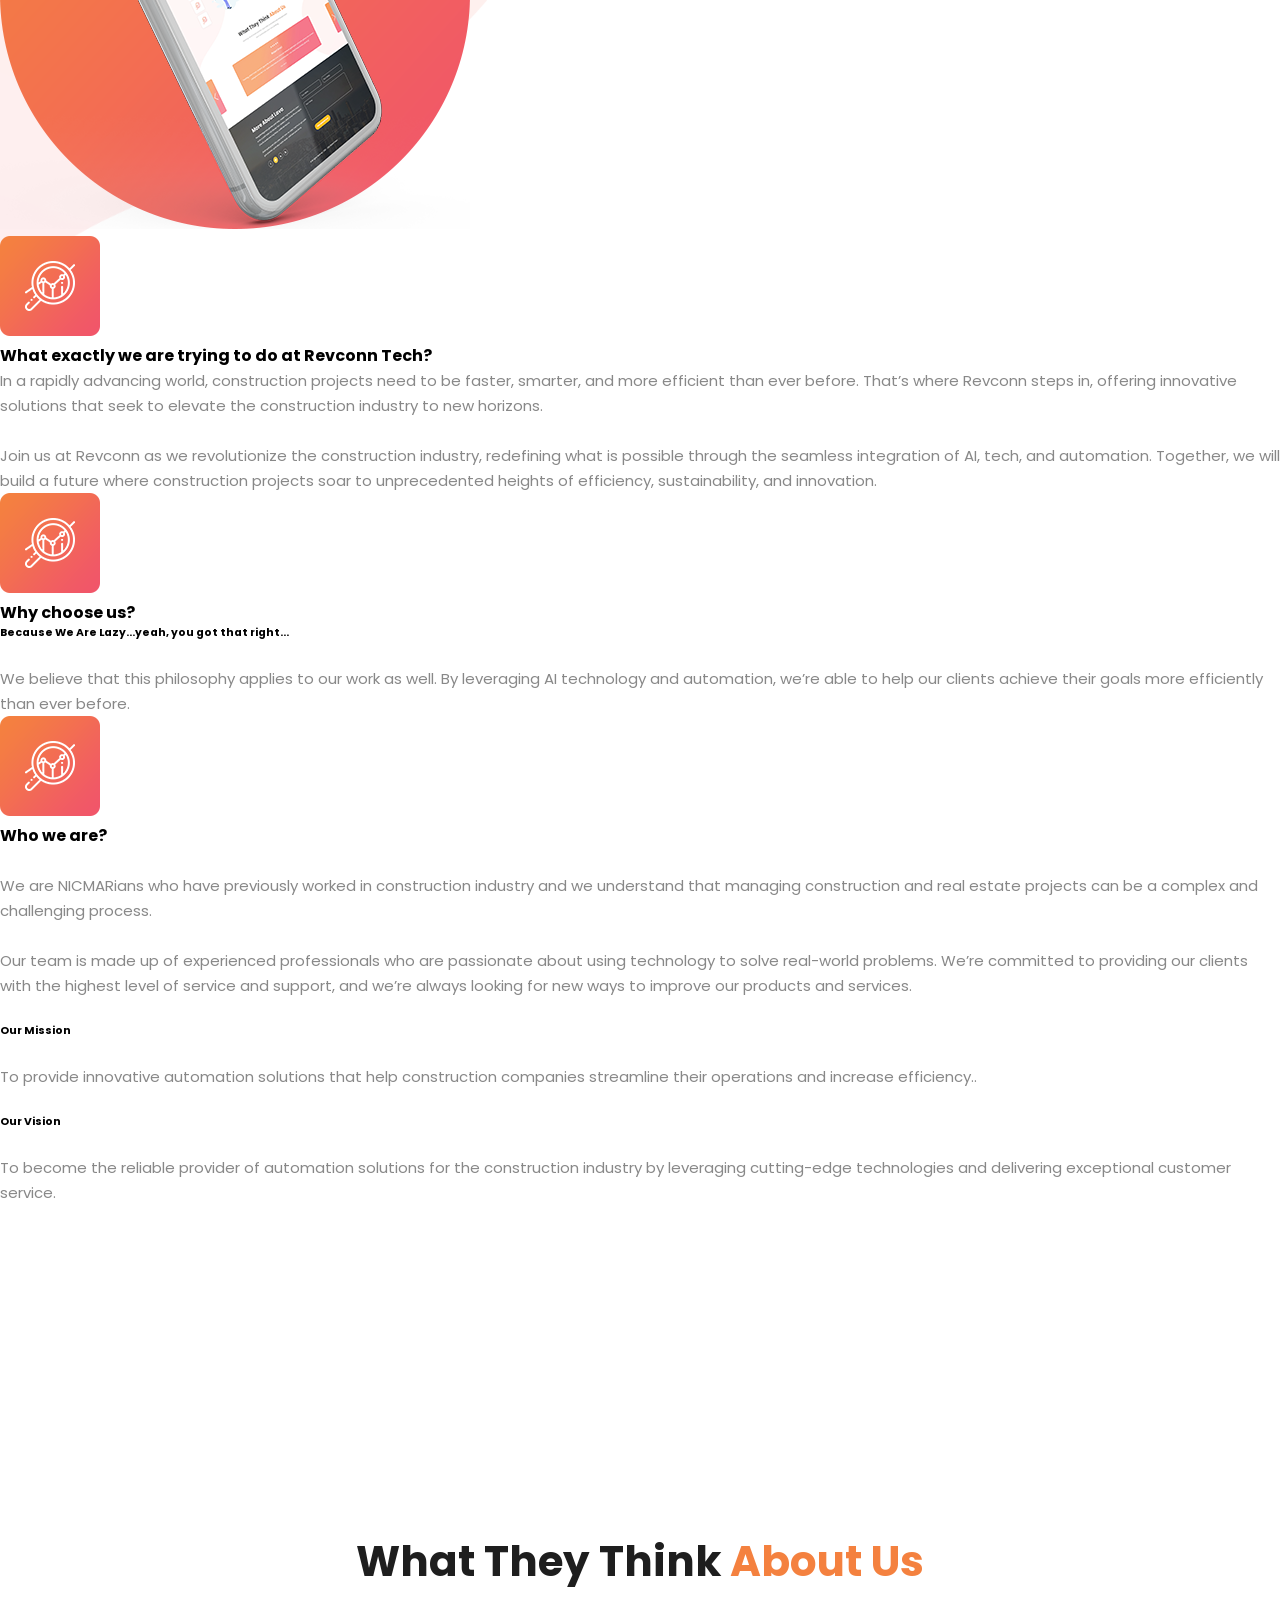
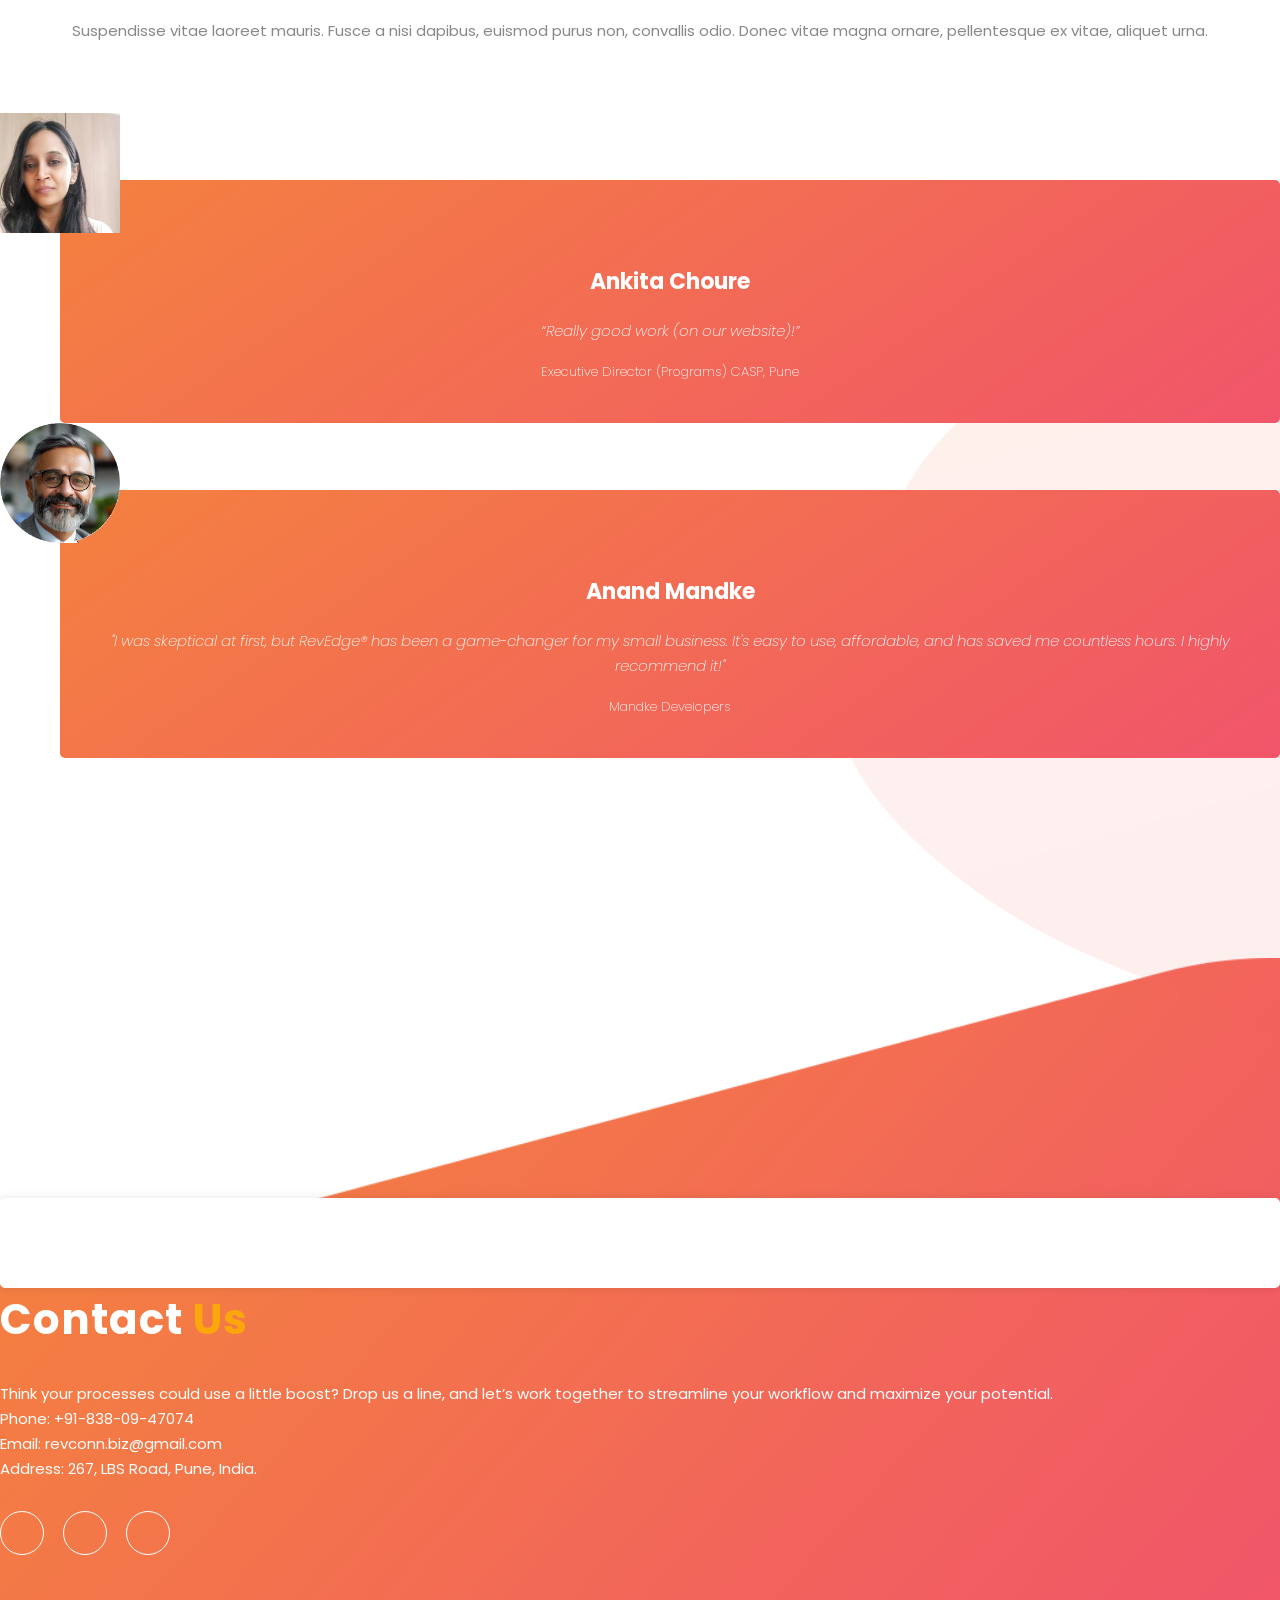
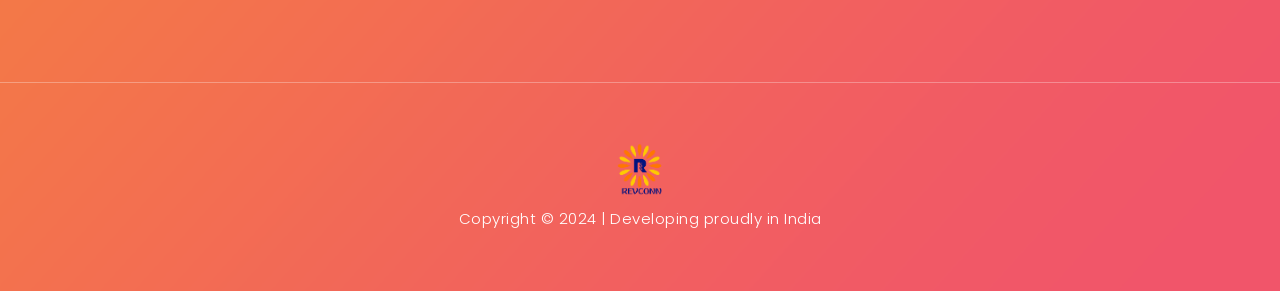
==== commit 51359c63: "add testimonials" ====
--- a/index.html
+++ b/index.html
@@ -50,7 +50,7 @@
                         <!-- ***** Menu Start ***** -->
                         <ul class="nav">
                             <li class="scroll-to-section"><a href="#welcome" class="menu-item">Home</a></li>
-                            <li class="scroll-to-section"><a href="#products">Products</a></li>
+                            <li class="scroll-to-section"><a href="#products" class="menu-item">Products</a></li>
                             <li class="scroll-to-section"><a href="#services" class="menu-item">Services</a>
                             <li class="scroll-to-section"><a href="#about" class="menu-item">About</a></li>
                             <li class="scroll-to-section"><a href="#testimonials" class="menu-item">Testimonials</a></li>
@@ -88,12 +88,13 @@
     </div>
     <!-- ***** Welcome Area End ***** -->
 <!-- ***** Products Starts ***** -->
- <hr>
- <br>
+
 <section class="section" id="products">
     <div class="container">
         <div class="row">
             <div class="col-lg-8 offset-lg-2">
+                <hr>
+                <br>
                 <div class="center-heading">
                     <h2>Our <em>Products</em></h2>
                     <p>We offer a range of SaaS products to cater to your specific requirements.</p>
@@ -123,27 +124,24 @@
                             <a class="btn main-button my-2" href="">Know More</a>    
                         </div>
                     </div>
-                    <div class="item service-item">
+                    <div class="item service-item mx-4 bg-secondary bg-gradient text-light rounded shadow-lg">
                         <div class="author">
-                            <i><img src="assets/images/testimonial-author-1.png" alt="Author Third"></i>
+                            <i><img src="assets/images/RevView-screenshot-1.jpeg" alt="RevView"></i>
                         </div>
                         <div class="testimonial-content">
-                            <h4>George Tasa</h4>
-                            <p>“Fusce rutrum in dolor sit amet lobortis. Ut at vehicula justo. Donec quam dolor,
-                                congue a fringilla sed, maximus et urna.”</p>
-                            <span>System Admin</span>
-                        </div>
-                    </div>
-                    <div class="item service-item">
+                            <h4 class="my-2">RevView®</h4>
+                            <p class="text-light my-2">A complete drawings,GFCs,transmittals and documents management suite.</p>
+                            <a class="btn main-button my-2" href="">Know More</a>
+                        </div>
+                    </div>
+                    <div class="item service-item mx-4 bg-secondary bg-gradient text-light rounded shadow-lg">
                         <div class="author">
-                            <i><img src="assets/images/testimonial-author-1.png" alt="Fourth Author"></i>
+                            <i><img src="assets/images/RevFlow-screenshot-1.jpeg" alt="RevFlow®"></i>
                         </div>
                         <div class="testimonial-content">
 
-                            <h4>Sir James</h4>
-                            <p>"Fusce rutrum in dolor sit amet lobortis. Ut at vehicula justo. Donec quam dolor,
-                                congue a fringilla sed, maximus et urna."</p>
-                            <span>New Villager</span>
+                            <h4 class="my-2">RevFlow®</h4>
+                            <p class="my-2 text-light">Streamline Your Workflow, Supercharge Your Productivity. Seamlessly Connect Teams and Tasks with Our Intelligent Workflow Automation Solution.</p>
                         </div>
                     </div>
                 </div>
@@ -152,10 +150,11 @@
     </div>
 </section>
 <!-- ***** Products Ends ***** -->
- <hr>
+
     <!-- ***** Features Big Item Start ***** -->
     <section class="section" id="services">
         <div class="container">
+            <hr>
             <div class="center-heading">
                 <h2>Our <em>Services</em></h2>
             </div>
@@ -290,7 +289,7 @@
                     <div class="owl-carousel owl-theme">
                         <div class="item service-item">
                             <div class="author">
-                                <i><img src="assets/images/testimonial-author-1.png" alt="Author One"></i>
+                                <i><img class="rounded-circle" src="assets/images/ankita_choure.jpg" alt="Author One"></i>
                             </div>
                             <div class="testimonial-content">
                                 <ul class="stars">
@@ -301,45 +300,11 @@
                                     <li><i class="fa fa-star"></i></li>
                                 </ul>
                                 <h4>Ankita Choure</h4>
-                                <p>“Nullam hendrerit, elit a semper pharetra, ipsum nibh tristique tortor, in tempus
-                                    urna elit in mauris.”</p>
+                                <p>“Really good work (on our website)!”</p>
                                 <span> Executive Director (Programs) CASP, Pune</span>
                             </div>
                         </div>
-                        <div class="item service-item">
-                            <div class="author">
-                                <i><img src="assets/images/testimonial-author-1.png" alt="Second Author"></i>
-                            </div>
-                            <div class="testimonial-content">
-                                <ul class="stars">
-                                    <li><i class="fa fa-star"></i></li>
-                                    <li><i class="fa fa-star"></i></li>
-                                    <li><i class="fa fa-star"></i></li>
-                                    <li><i class="fa fa-star"></i></li>
-                                    <li><i class="fa fa-star"></i></li>
-                                </ul>
-                                <h4>Martino Tino</h4>
-                                <p>“Morbi non mi luctus felis molestie scelerisque. In ac libero viverra, placerat est
-                                    interdum, rhoncus leo.”</p>
-                                <span>Web Analyst</span>
-                            </div>
-                        </div>
-                        <div class="item service-item">
-                            <div class="author">
-                                <i><img src="assets/images/testimonial-author-1.png" alt="Author Third"></i>
-                            </div>
-                            <div class="testimonial-content">
-                                <ul class="stars">
-                                    <li><i class="fa fa-star"></i></li>
-                                    <li><i class="fa fa-star"></i></li>
-                                    <li><i class="fa fa-star"></i></li>
-                                </ul>
-                                <h4>George Tasa</h4>
-                                <p>“Fusce rutrum in dolor sit amet lobortis. Ut at vehicula justo. Donec quam dolor,
-                                    congue a fringilla sed, maximus et urna.”</p>
-                                <span>System Admin</span>
-                            </div>
-                        </div>
+
                         <div class="item service-item">
                             <div class="author">
                                 <i><img src="assets/images/testimonial-author-1.png" alt="Fourth Author"></i>
@@ -350,18 +315,18 @@
                                     <li><i class="fa fa-star"></i></li>
                                     <li><i class="fa fa-star"></i></li>
                                     <li><i class="fa fa-star"></i></li>
+                                    <li><i class="fa fa-star"></i></li>
                                 </ul>
-                                <h4>Sir James</h4>
-                                <p>"Fusce rutrum in dolor sit amet lobortis. Ut at vehicula justo. Donec quam dolor,
-                                    congue a fringilla sed, maximus et urna."</p>
-                                <span>New Villager</span>
-                            </div>
-                        </div>
-                    </div>
-                </div>
-            </div>
-        </div>
-    </section>
+                                <h4>Anand Mandke</h4>
+                                <p>"I was skeptical at first, but RevEdge® has been a game-changer for my small business. It's easy to use, affordable, and has saved me countless hours. I highly recommend it!"</p>
+                                <span>Mandke Developers</span>
+                            </div>
+                        </div>
+                    </div>
+                </div>
+            </div>
+        </div>
+   </section>
     <!-- ***** Testimonials Ends ***** -->
 
 
@@ -380,11 +345,14 @@
                     <!-- ***** Contact Form End ***** -->
                     <div class="right-content col-lg-6 col-md-12 col-sm-12">
                         <h2>Contact <em>Us</em></h2>
-                        <p>Phasellus dapibus urna vel lacus accumsan, iaculis eleifend leo auctor. Duis at finibus odio.
-                            Vivamus ut pharetra arcu, in porta metus. Suspendisse blandit pulvinar ligula ut elementum.
-                            <br><br>If you need this contact form to send email to your inbox, you may follow our <a
-                                rel="nofollow" href="https://templatemo.com/contact" target="_parent">contact</a> page
-                            for more detail.</p>
+                        <p>Think your processes could use a little boost? Drop us a line, and let’s work together to streamline your workflow and maximize your potential.</p>
+                        <div class="card text-dark my-4 shadow-lg rounded">
+                            <div class="card-body">
+                                <p class="card-text text-dark">Phone: +91-838-09-47074</p>
+                                <p class="card-text text-dark">Email: revconn.biz@gmail.com</p>
+                                <p class="card-text text-dark">Address: 267, LBS Road, Pune, India.</p>
+                            </div>
+                        </div>
                         <ul class="social">
                             <li><a href="https://fb.com/templatemo"><i class="fa fa-facebook"></i></a></li>
                             <li><a href="#"><i class="fa fa-twitter"></i></a></li>
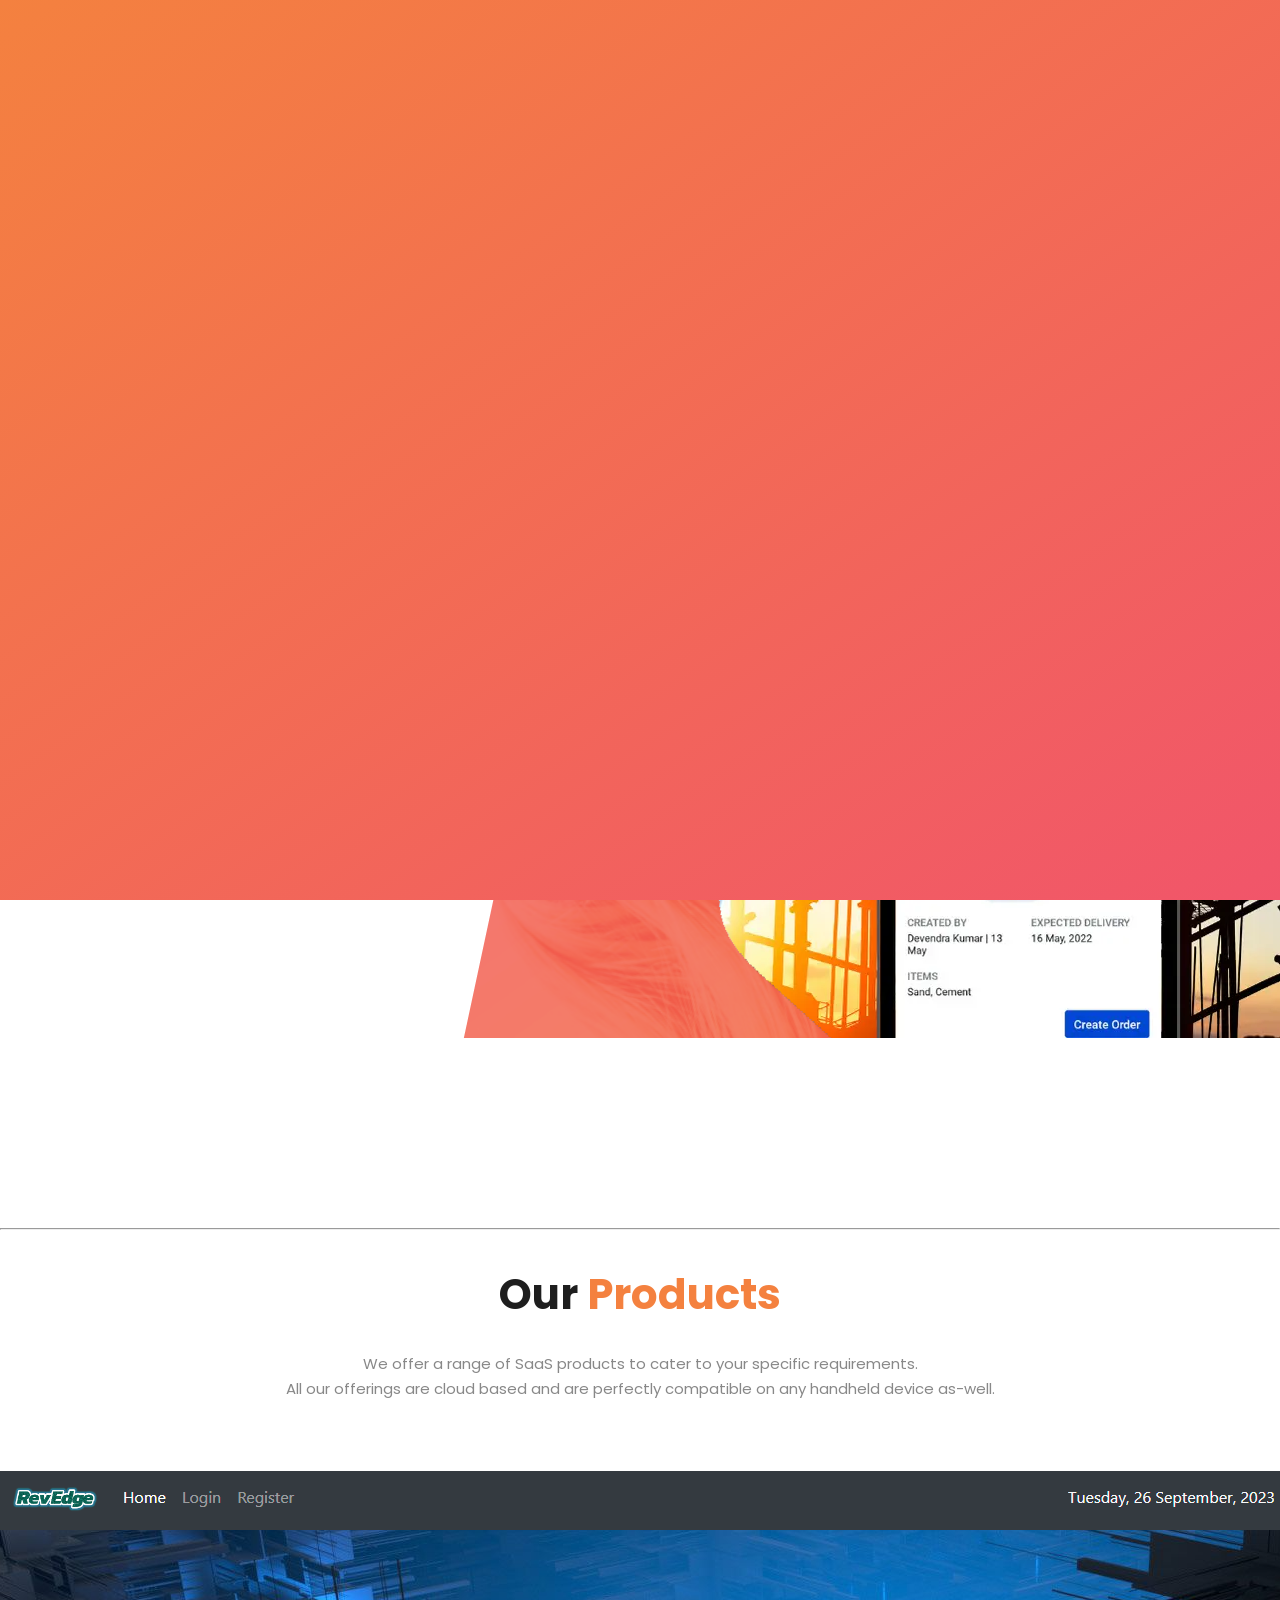
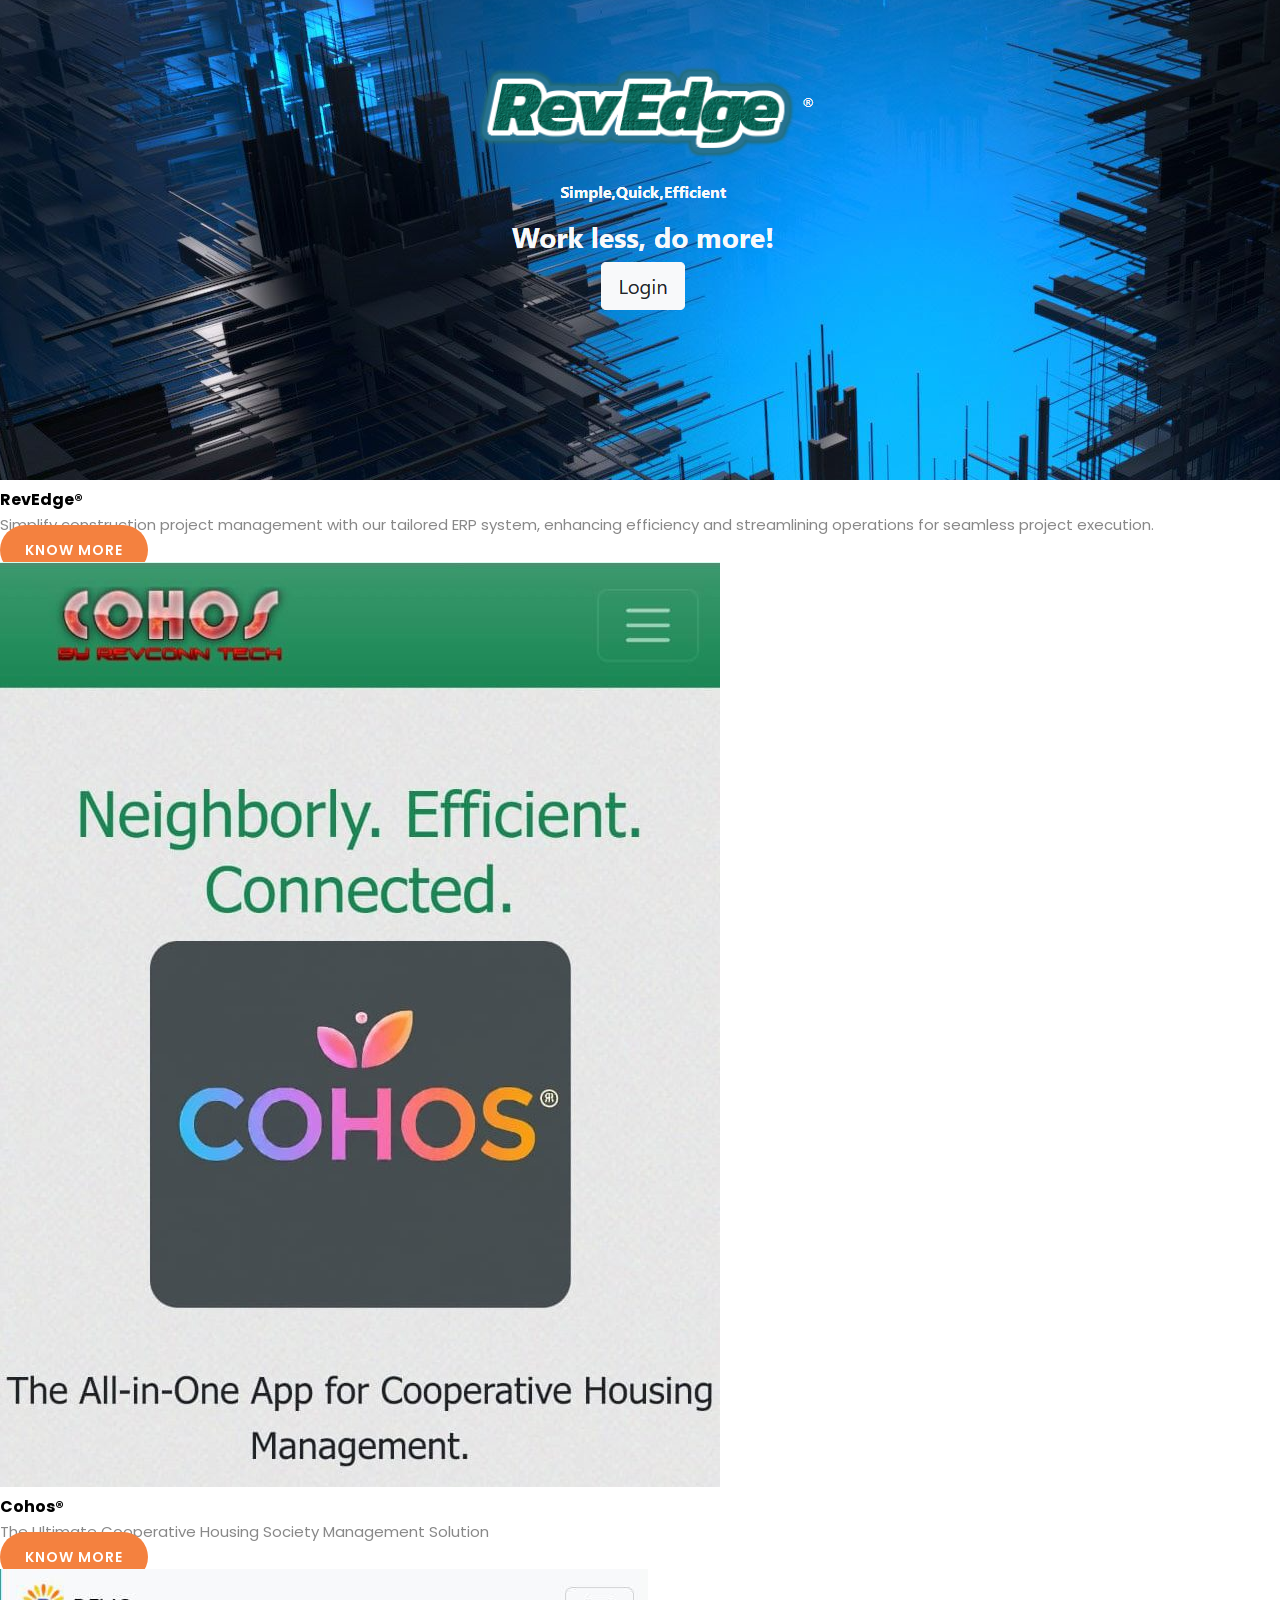
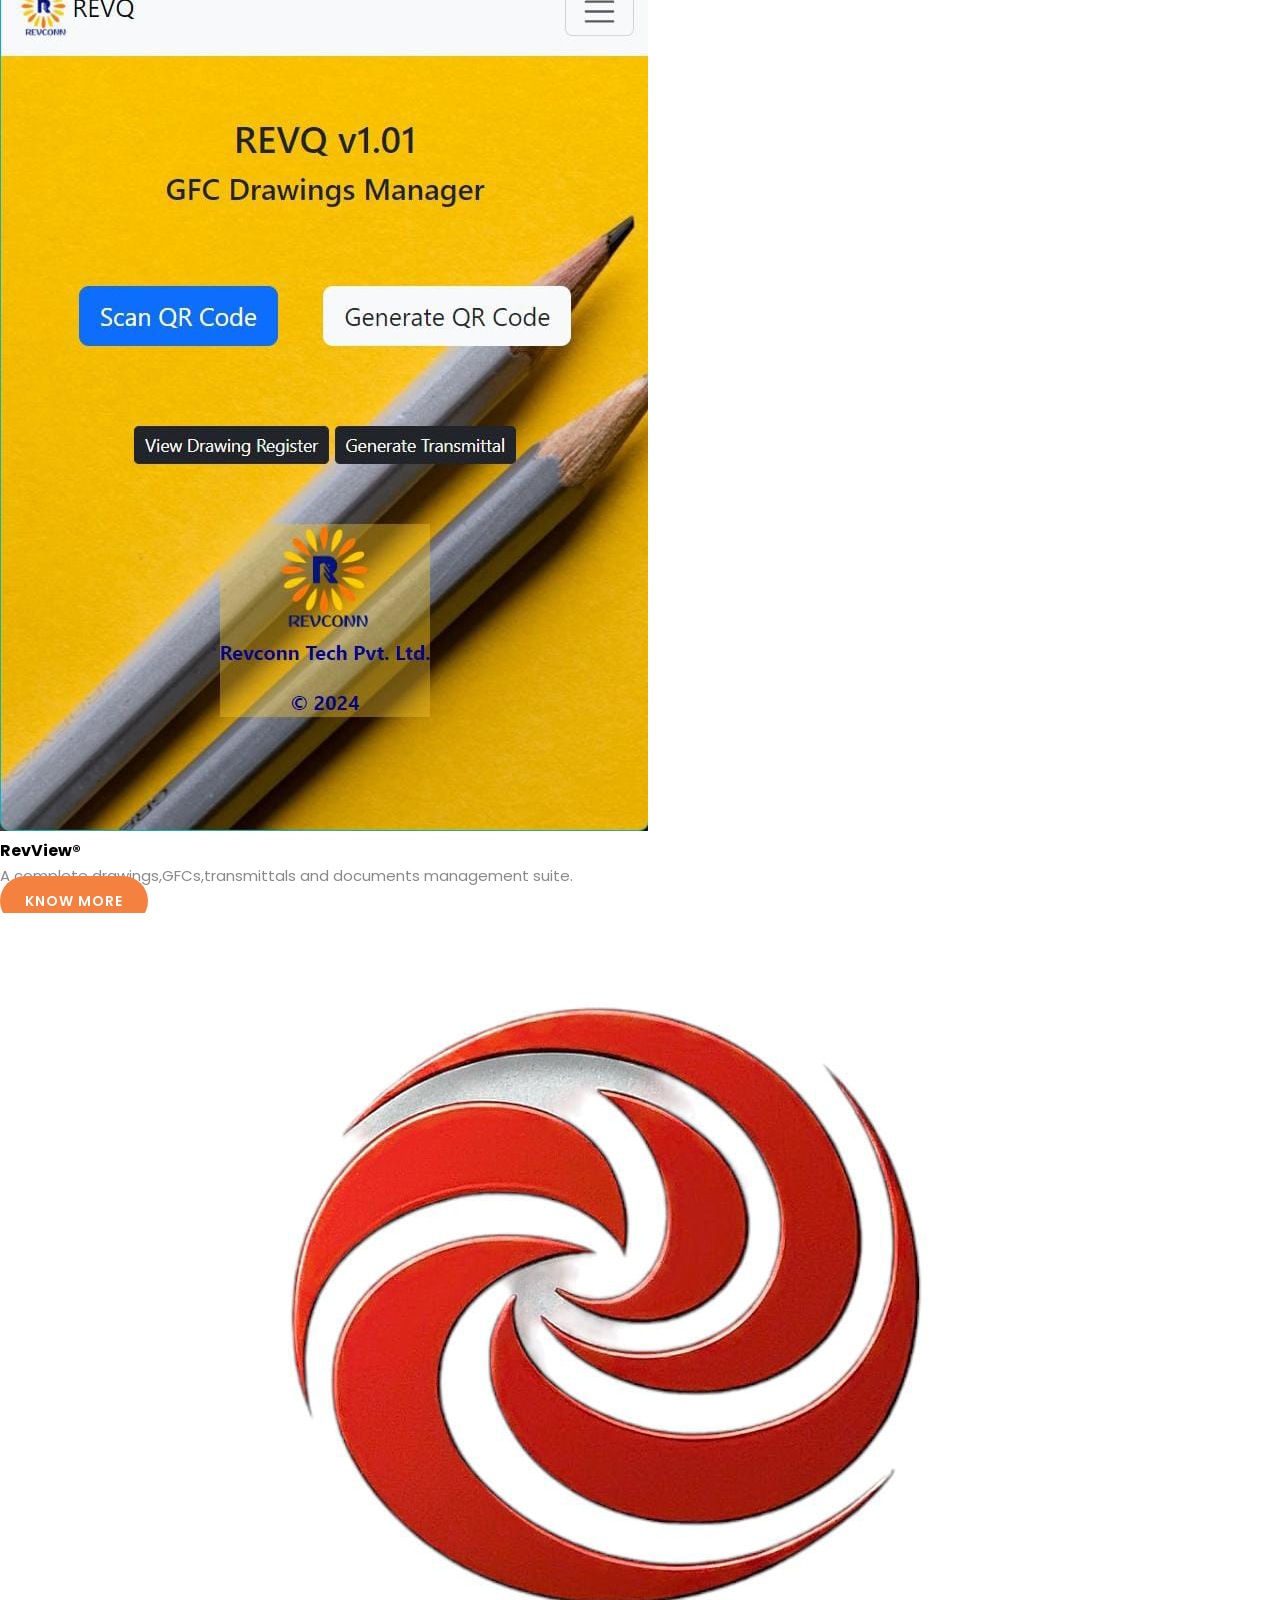
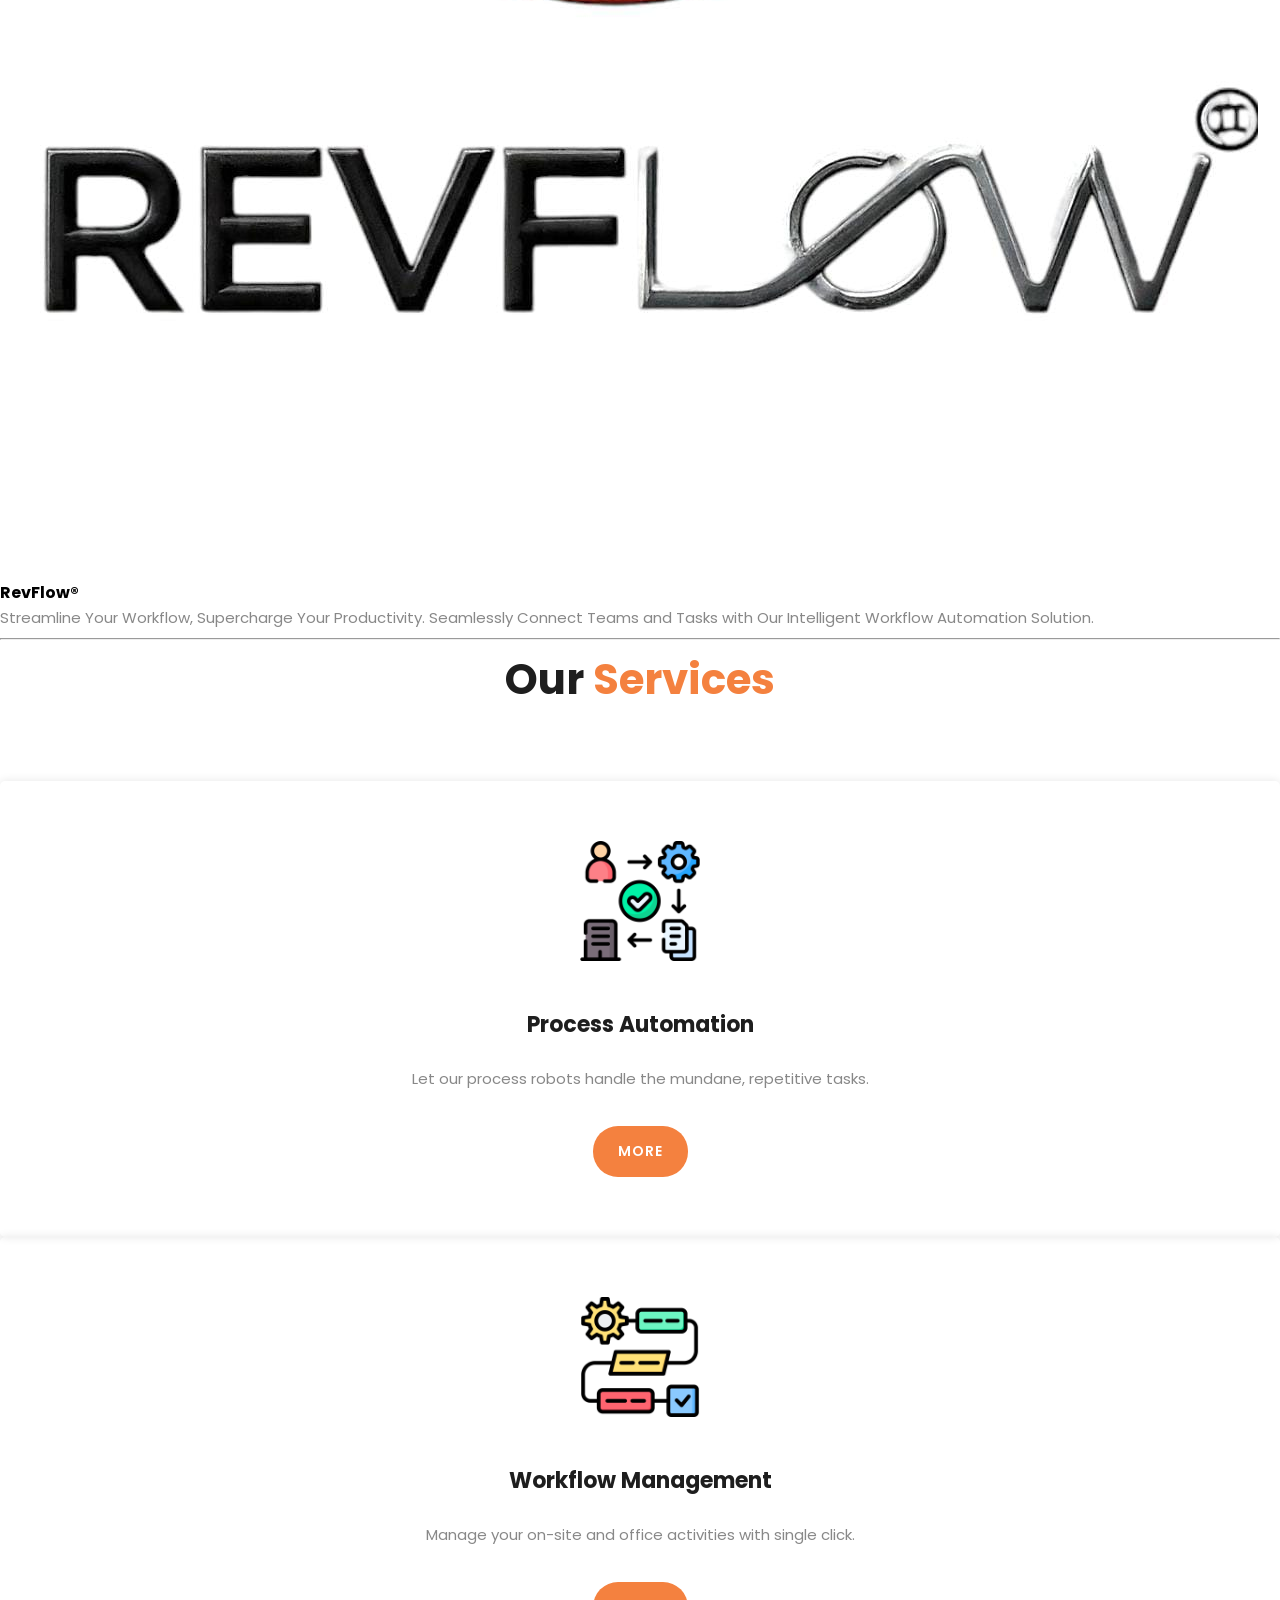
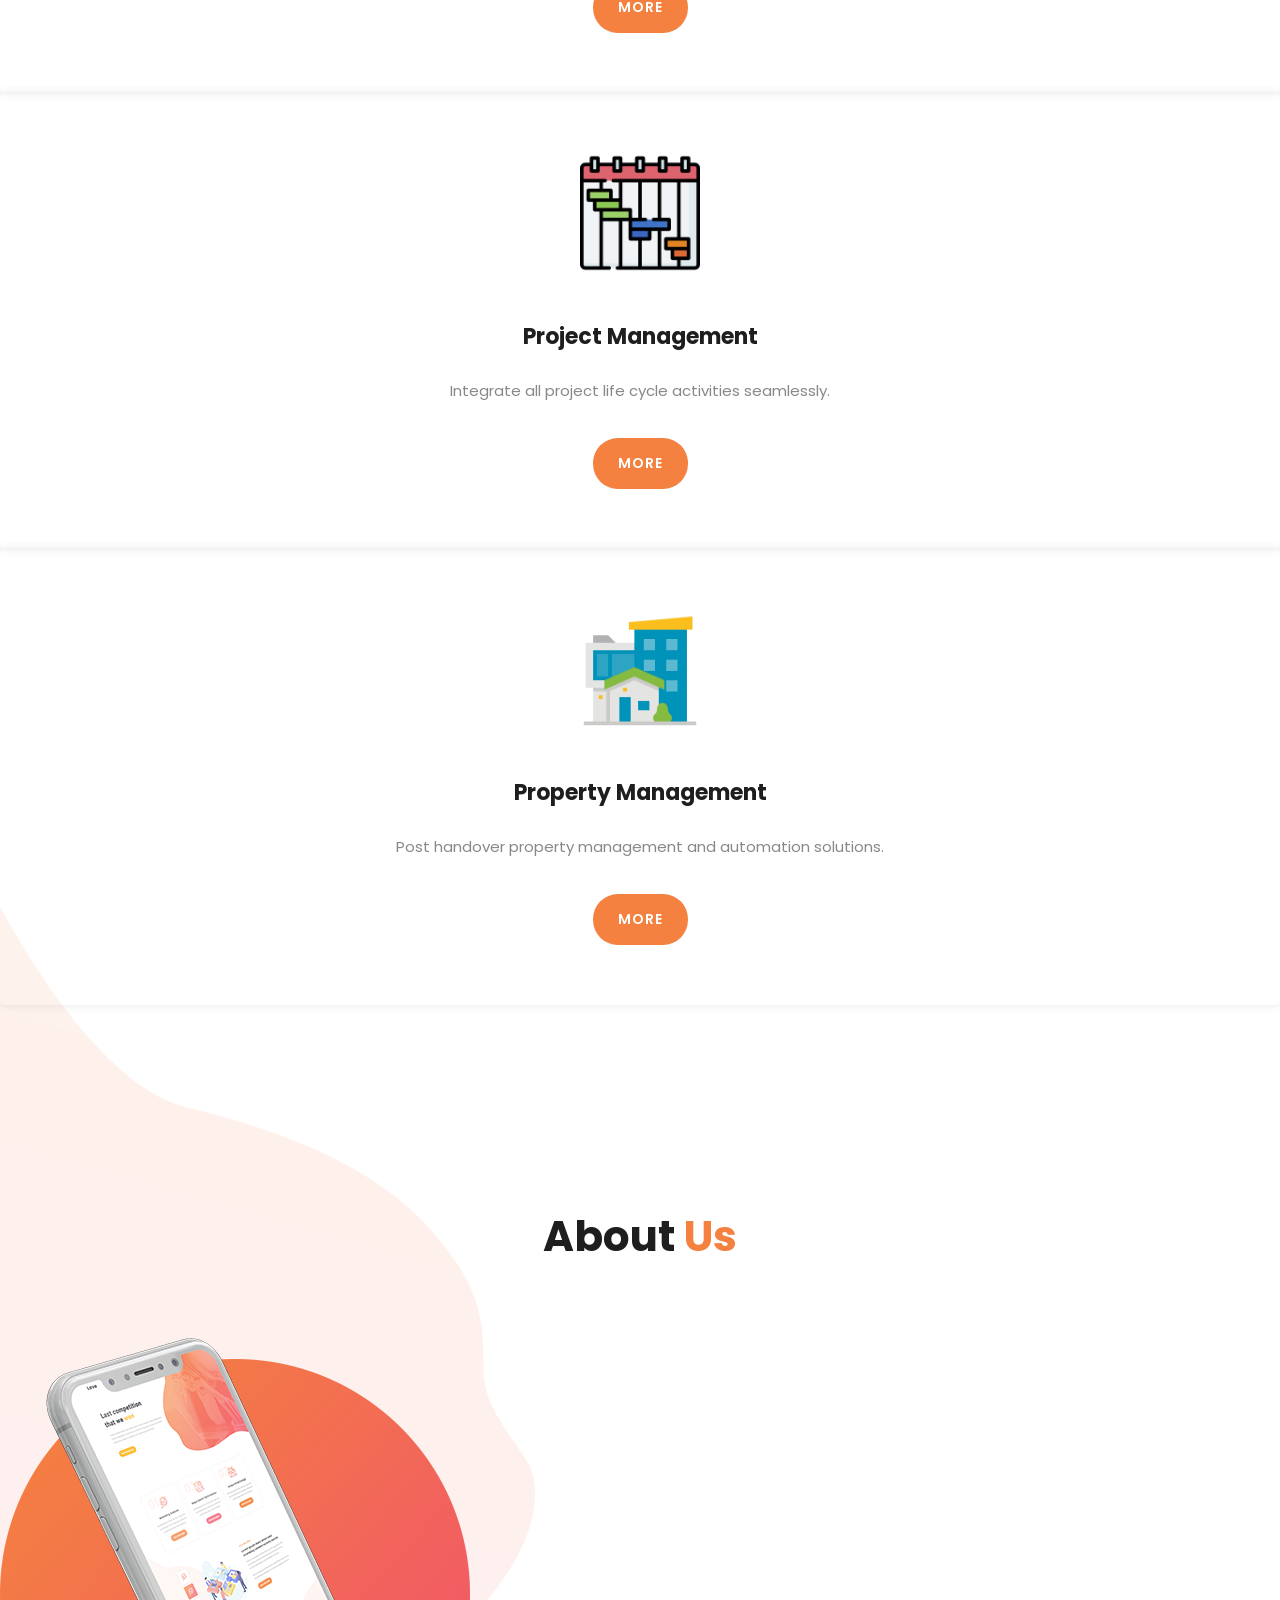
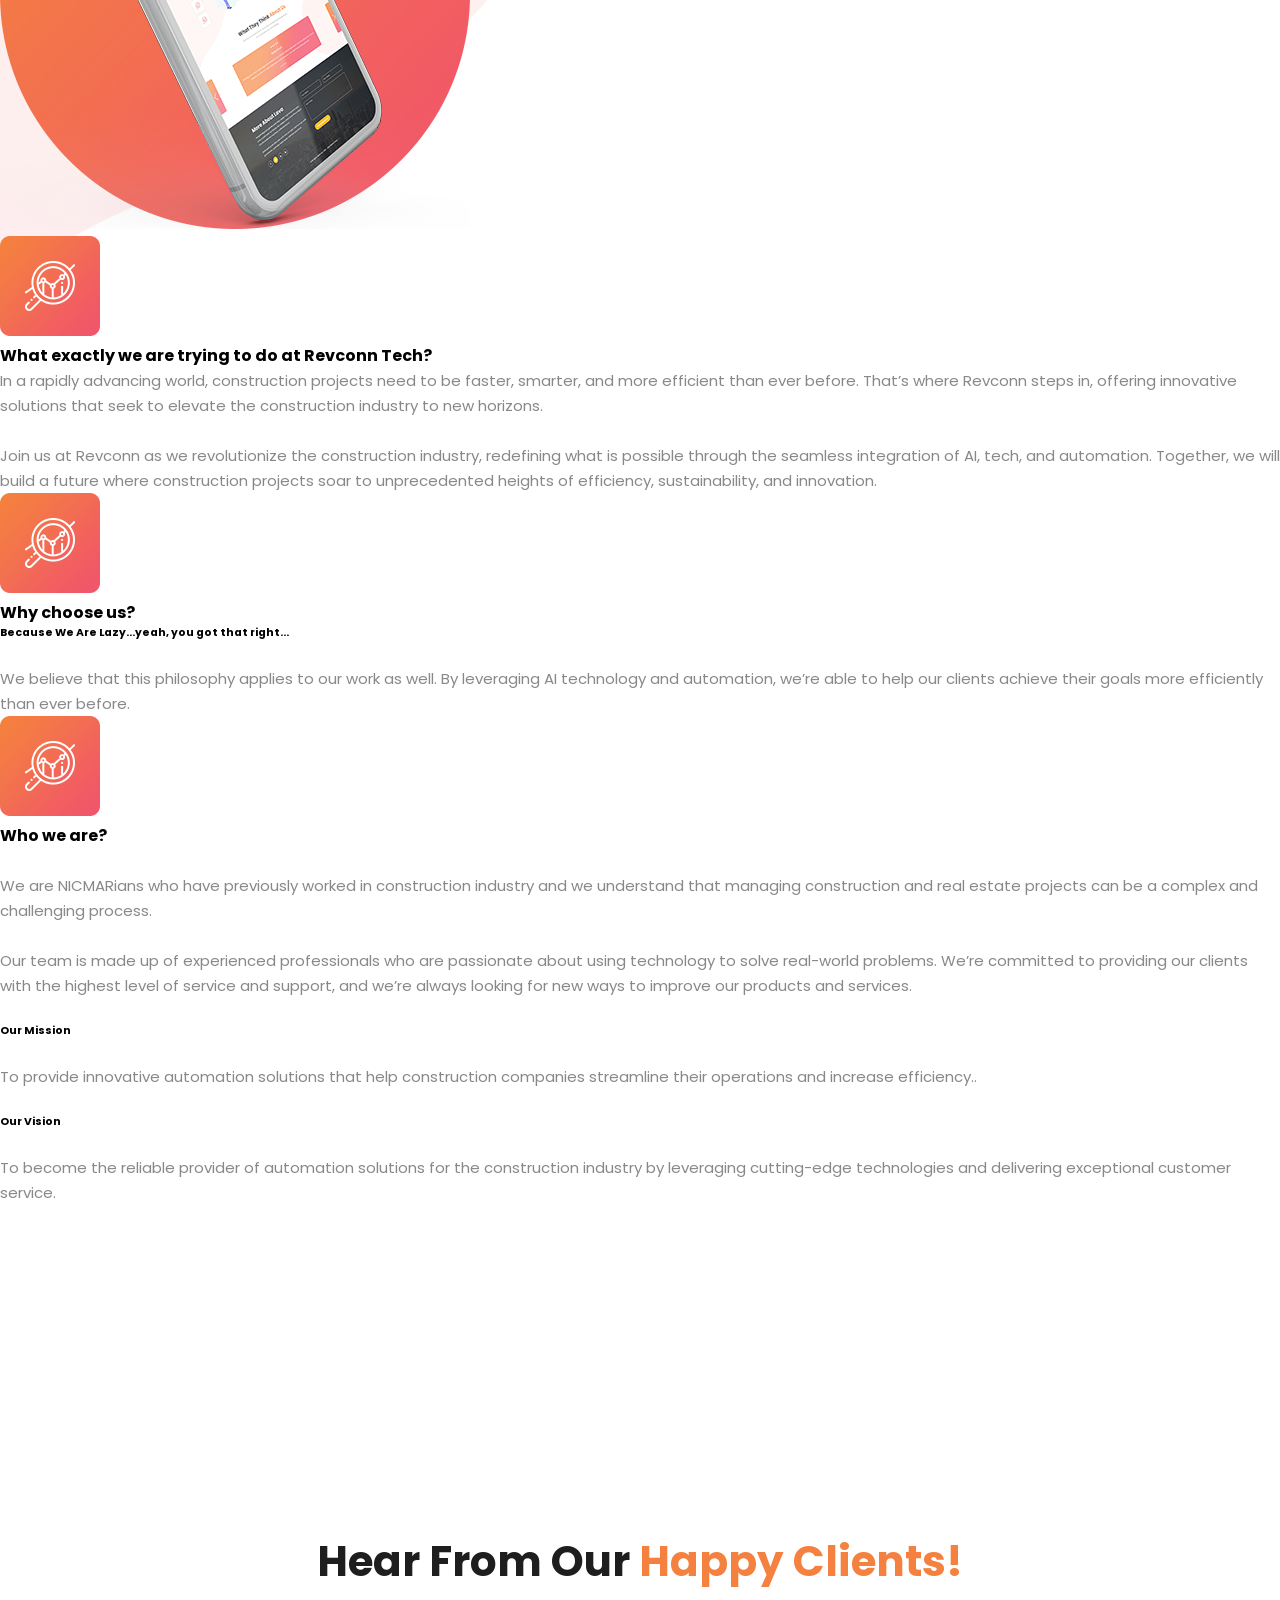
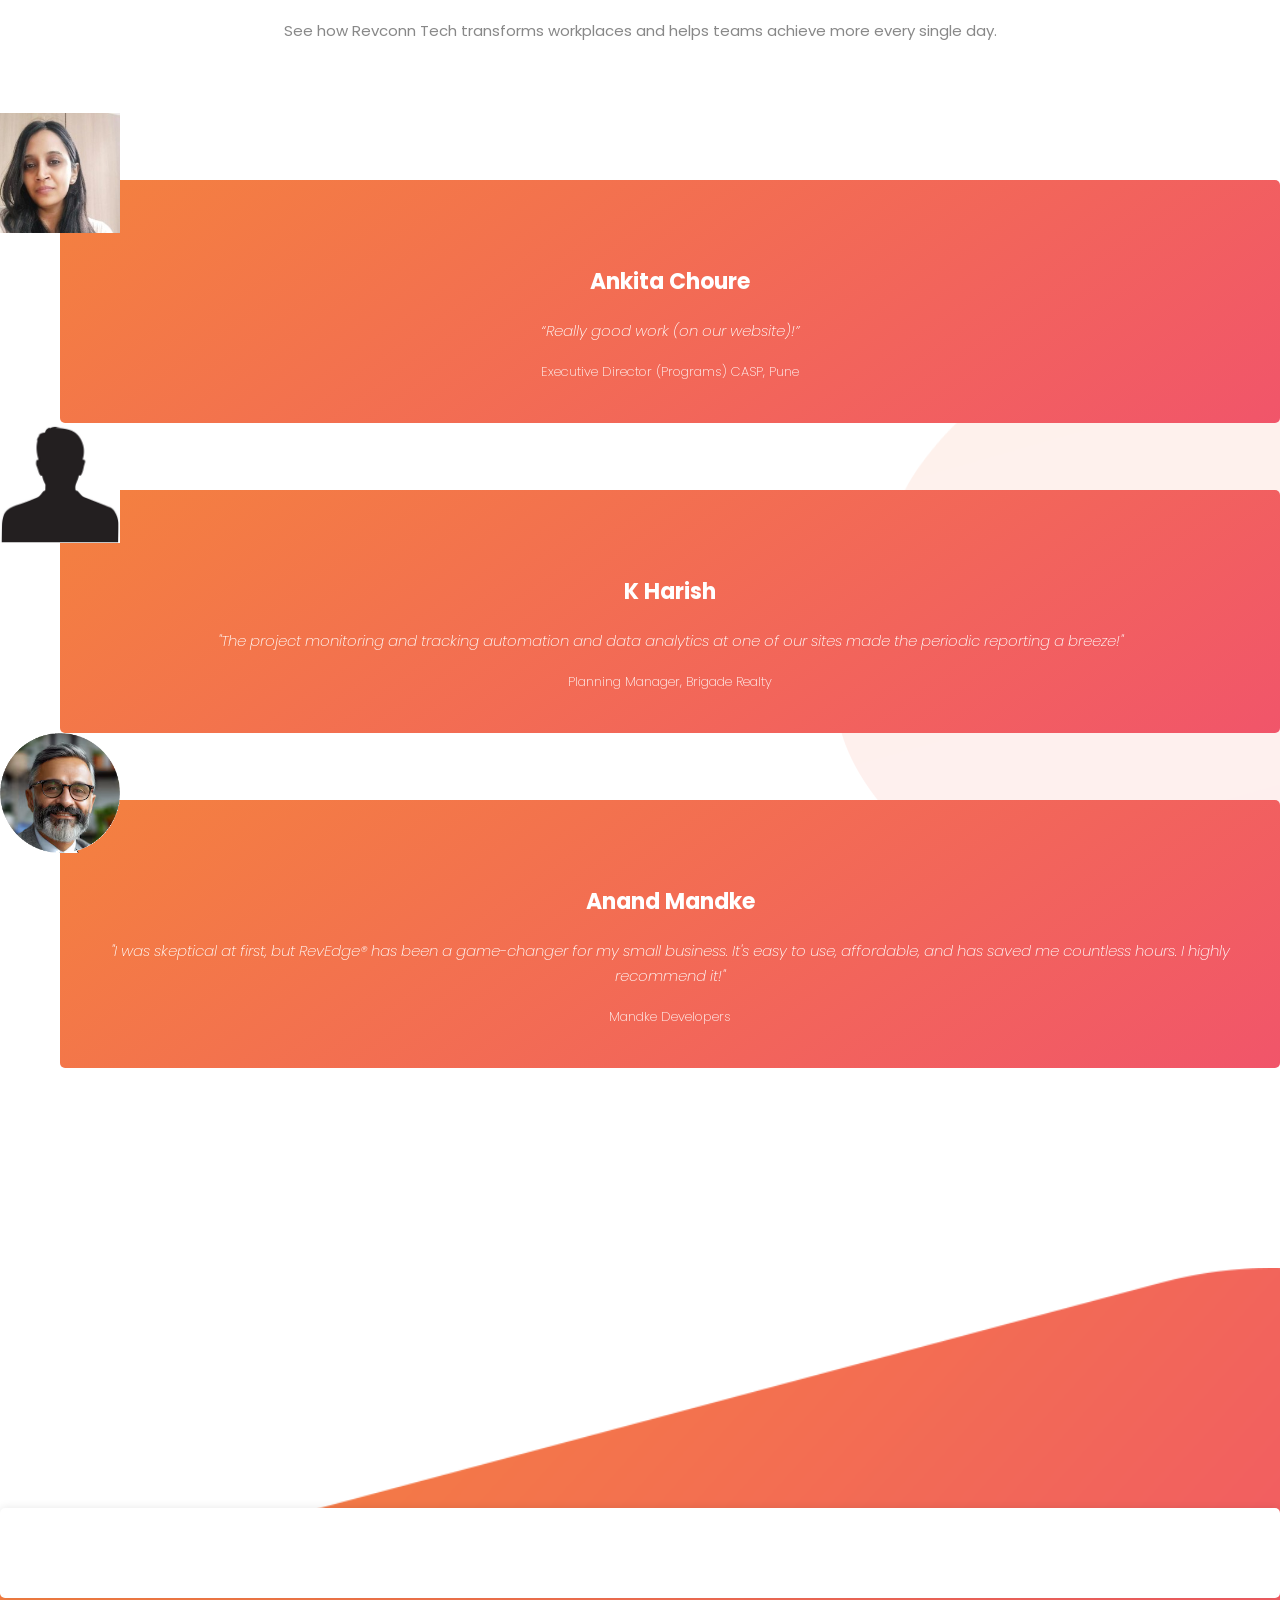
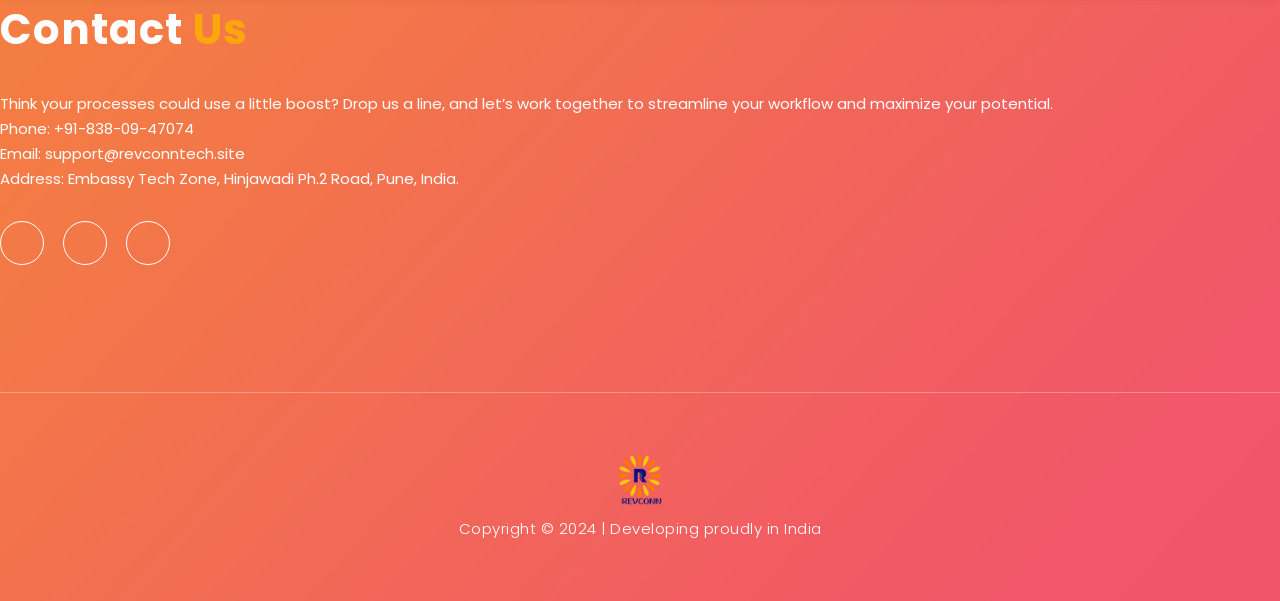
==== commit ddeebafb: "add dynamic base url to revflow js" ====
--- a/index.html
+++ b/index.html
@@ -11,7 +11,22 @@
 
     <title>Revconn Tech</title>
     <link rel="icon" type="icon" href="assets/images/favicon.ico">
-
+<!-- meta start-->
+<meta name="title" content="Revconn Tech | Work less, do more!">
+<meta name="description" content="At Revconn, we are paving the way for the future of construction by harnessing the power of AI and automation excellence.">
+<meta name="keywords" content="Revconn, Construction Management, AI, Automation">
+<meta name="robots" content="index, follow">
+<meta http-equiv="Content-Type" content="text/html; charset=utf-8">
+<meta name="language" content="English">
+<meta name="revisit-after" content="30 days">
+<meta name="author" content="Rveconn Tech">
+<meta property="og:type" content="website" />
+<meta property="og:url" content="https://www.revconn.in" />
+<meta property="og:title" content="Revconn Tech" />
+<meta property="og:description" content="Work less, do more!" />
+<meta property="og:image" content="https://www.revconn.in/assets/images/logo.png" />
+
+ <!-- meta end -->
     <!-- Additional CSS Files -->
     <link rel="stylesheet" type="text/css" href="assets/css/bootstrap.min.css">
 
@@ -279,9 +294,8 @@
             <div class="row">
                 <div class="col-lg-8 offset-lg-2">
                     <div class="center-heading">
-                        <h2>What They Think <em>About Us</em></h2>
-                        <p>Suspendisse vitae laoreet mauris. Fusce a nisi dapibus, euismod purus non, convallis odio.
-                            Donec vitae magna ornare, pellentesque ex vitae, aliquet urna.</p>
+                        <h2>Hear From Our <em>Happy Clients!</em></h2>
+                        <p>See how Revconn Tech transforms workplaces and helps teams achieve more every single day.</p>
                     </div>
                 </div>
                 <div class="col-lg-10 col-md-12 col-sm-12 mobile-bottom-fix-big"
@@ -304,7 +318,23 @@
                                 <span> Executive Director (Programs) CASP, Pune</span>
                             </div>
                         </div>
-
+                        <div class="item service-item">
+                            <div class="author">
+                                <i><img class="rounded-circle" src="assets/images/unknown-male.jpg" alt="Author One"></i>
+                            </div>
+                        <div class="testimonial-content">
+                            <ul class="stars">
+                                <li><i class="fa fa-star"></i></li>
+                                <li><i class="fa fa-star"></i></li>
+                                <li><i class="fa fa-star"></i></li>
+                                <li><i class="fa fa-star"></i></li>
+                                <li><i class="fa fa-star"></i></li>
+                            </ul>
+                            <h4>K Harish</h4>
+                            <p>"The project monitoring and tracking automation and data analytics at one of our sites made the periodic reporting a breeze!"</p>
+                            <span> Planning Manager, Brigade Realty</span>
+                        </div>
+                        </div>
                         <div class="item service-item">
                             <div class="author">
                                 <i><img src="assets/images/testimonial-author-1.png" alt="Fourth Author"></i>
@@ -339,7 +369,7 @@
                     <div class="col-lg-6 col-md-12 col-sm-12">
                         <div class="contact-form">
                             <div class="container" id="ff-compose"></div>
-<script async defer src="https://formfacade.com/include/117146353270360382647/form/1FAIpQLScBF9QWY-ert9d8wedpOwKSWazDzlWVEZLMO4mAJna6VnFc9w/bootstrap.js?div=ff-compose"></script>
+                            <script async defer src="https://formfacade.com/include/117146353270360382647/form/1FAIpQLSegIX0irCE70gKwWG4yerGuokMOPpZTuohepv9VFZ3VV2KV1A/classic.js?div=ff-compose"></script>
                         </div>
                     </div>
                     <!-- ***** Contact Form End ***** -->
@@ -349,12 +379,12 @@
                         <div class="card text-dark my-4 shadow-lg rounded">
                             <div class="card-body">
                                 <p class="card-text text-dark">Phone: +91-838-09-47074</p>
-                                <p class="card-text text-dark">Email: revconn.biz@gmail.com</p>
-                                <p class="card-text text-dark">Address: 267, LBS Road, Pune, India.</p>
+                                <p class="card-text text-dark">Email: support@revconntech.site</p>
+                                <p class="card-text text-dark">Address: Embassy Tech Zone, Hinjawadi Ph.2 Road, Pune, India.</p>
                             </div>
                         </div>
                         <ul class="social">
-                            <li><a href="https://fb.com/templatemo"><i class="fa fa-facebook"></i></a></li>
+                            <li><a href="#"><i class="fa fa-facebook"></i></a></li>
                             <li><a href="#"><i class="fa fa-twitter"></i></a></li>
                             <li><a href="#"><i class="fa fa-linkedin"></i></a></li>
                         </ul>
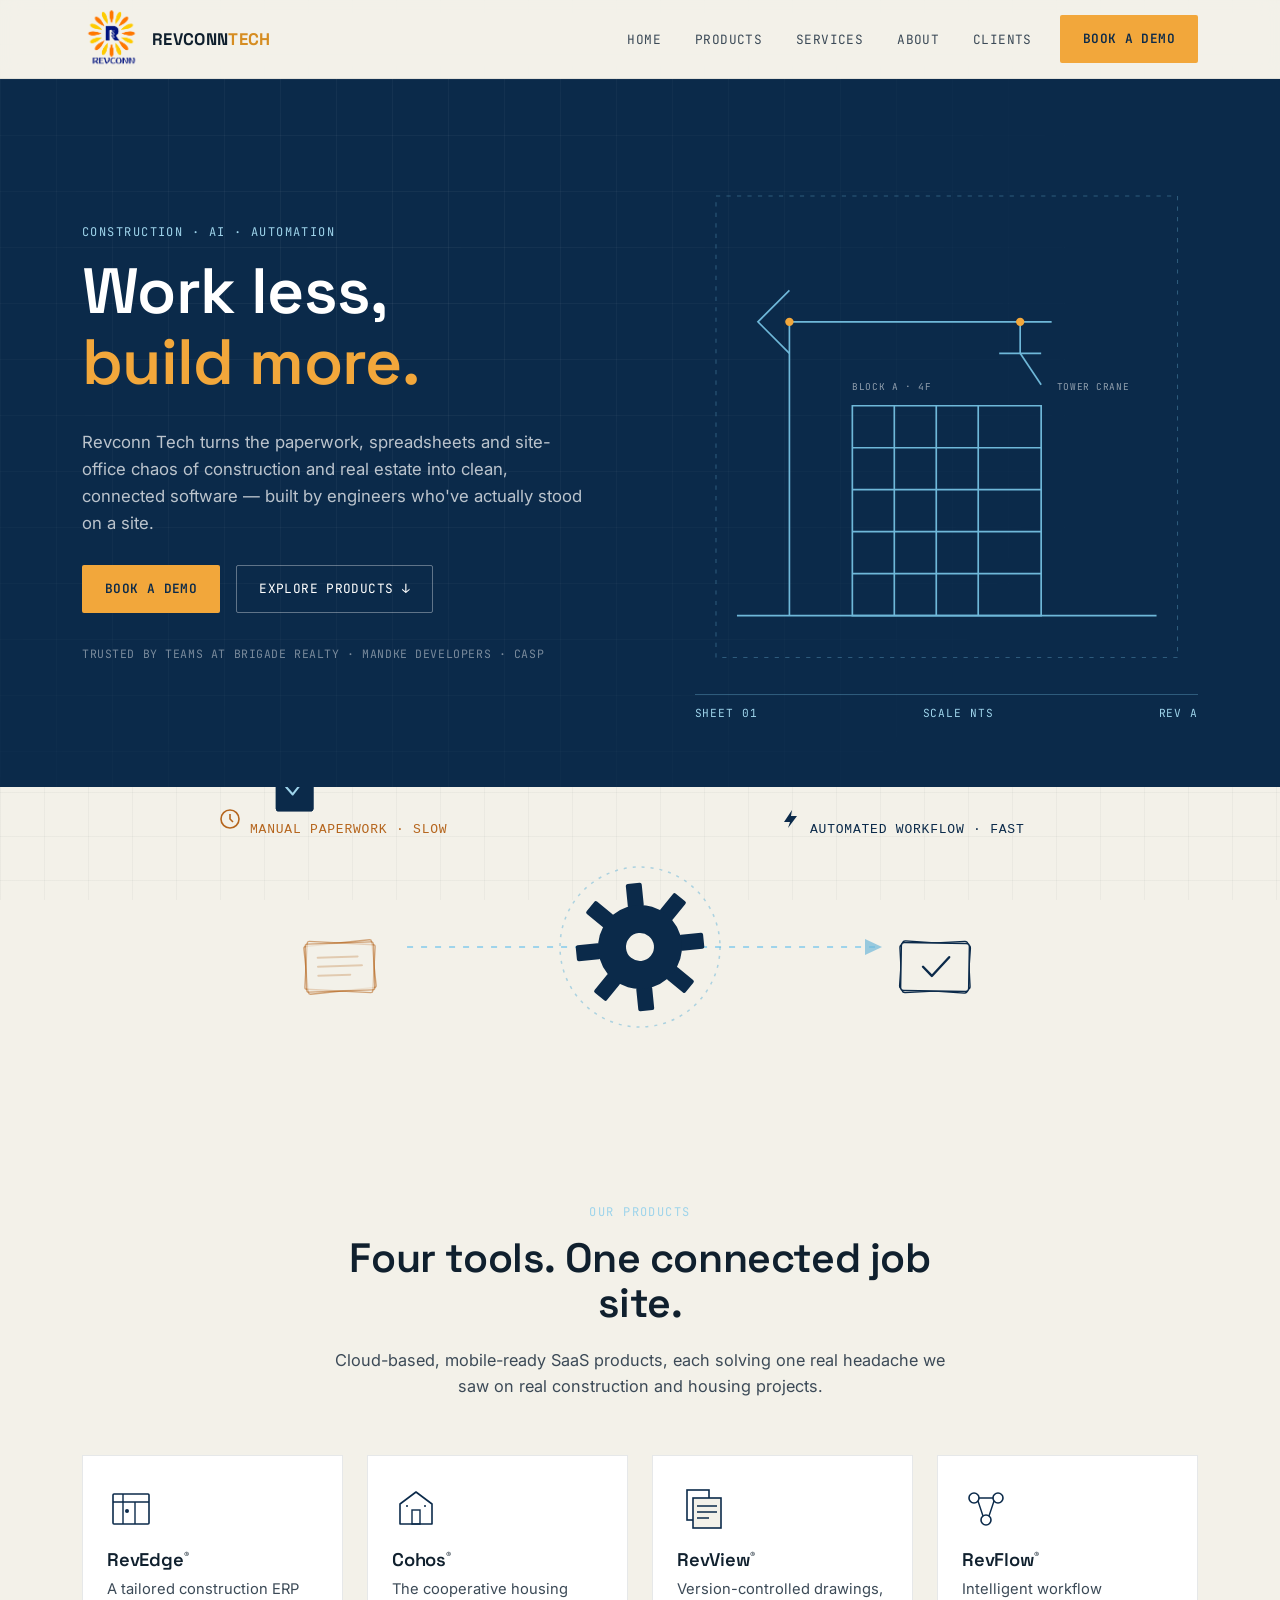
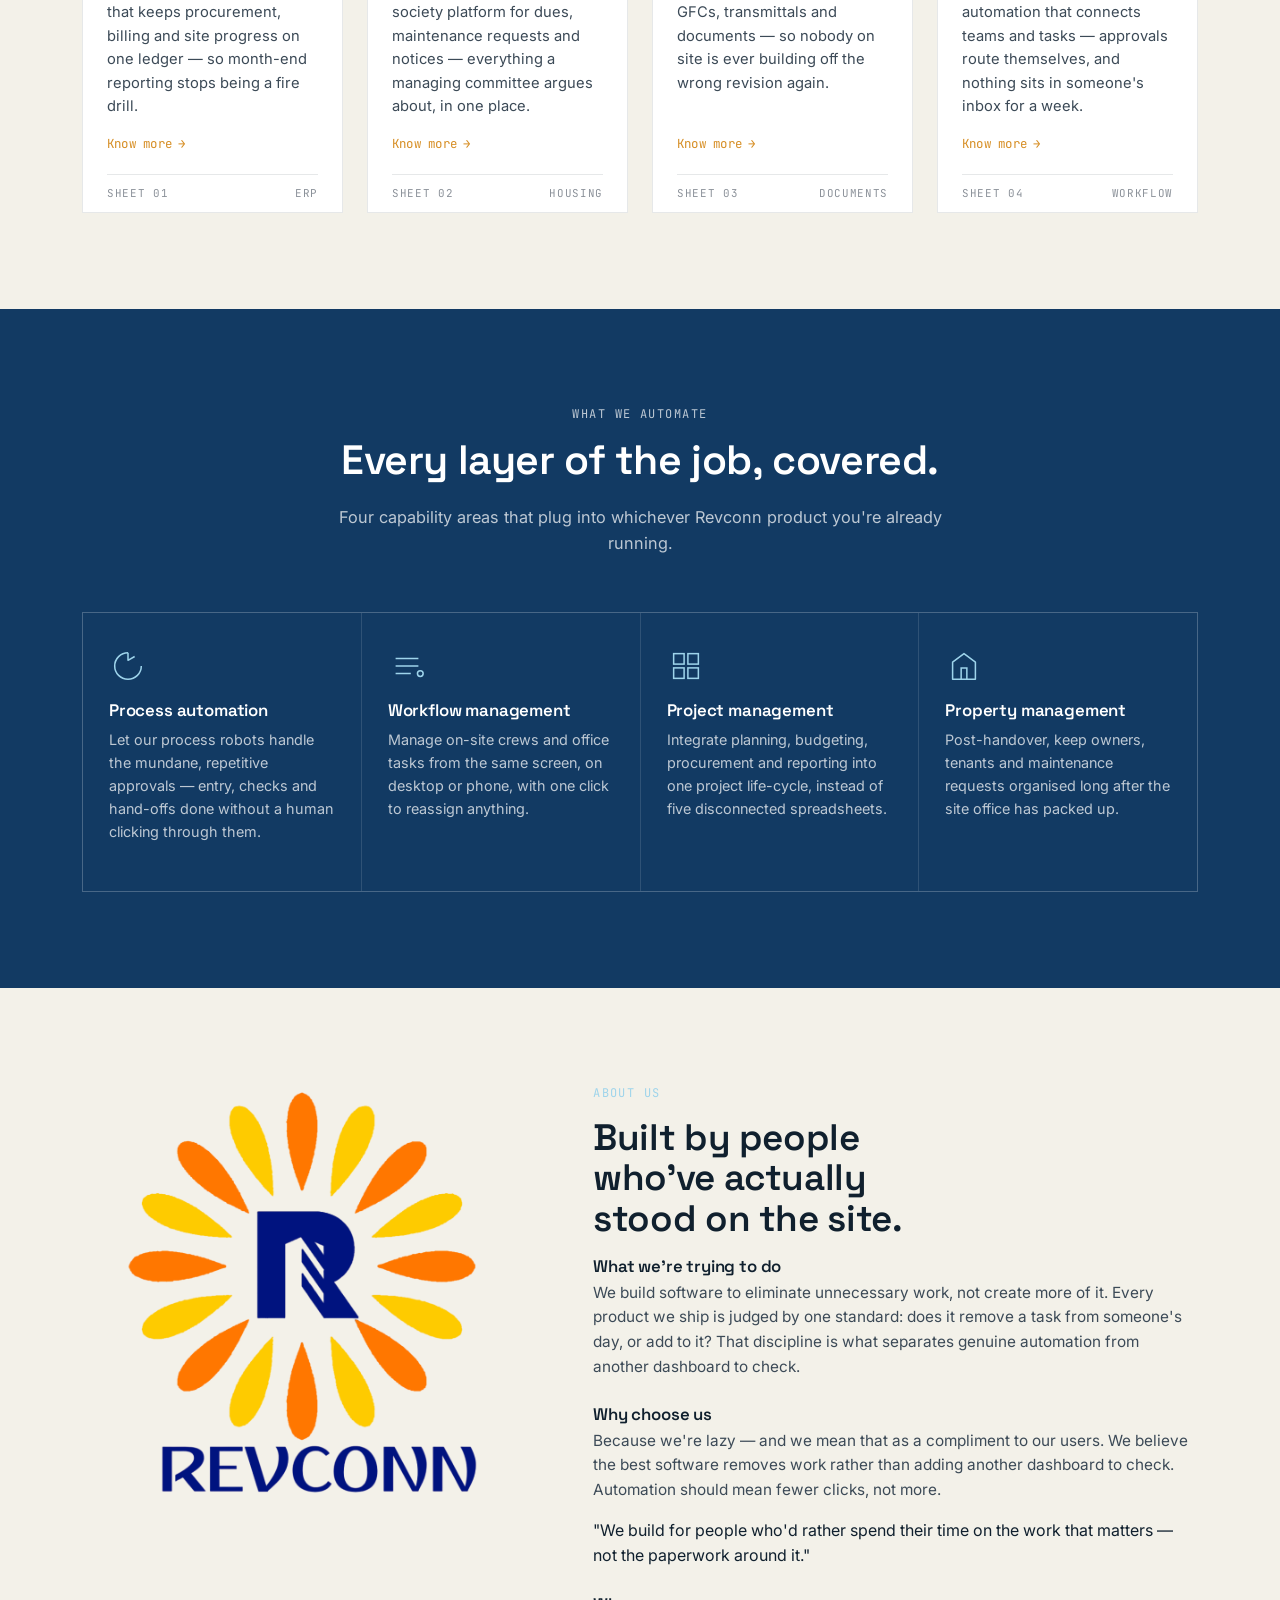
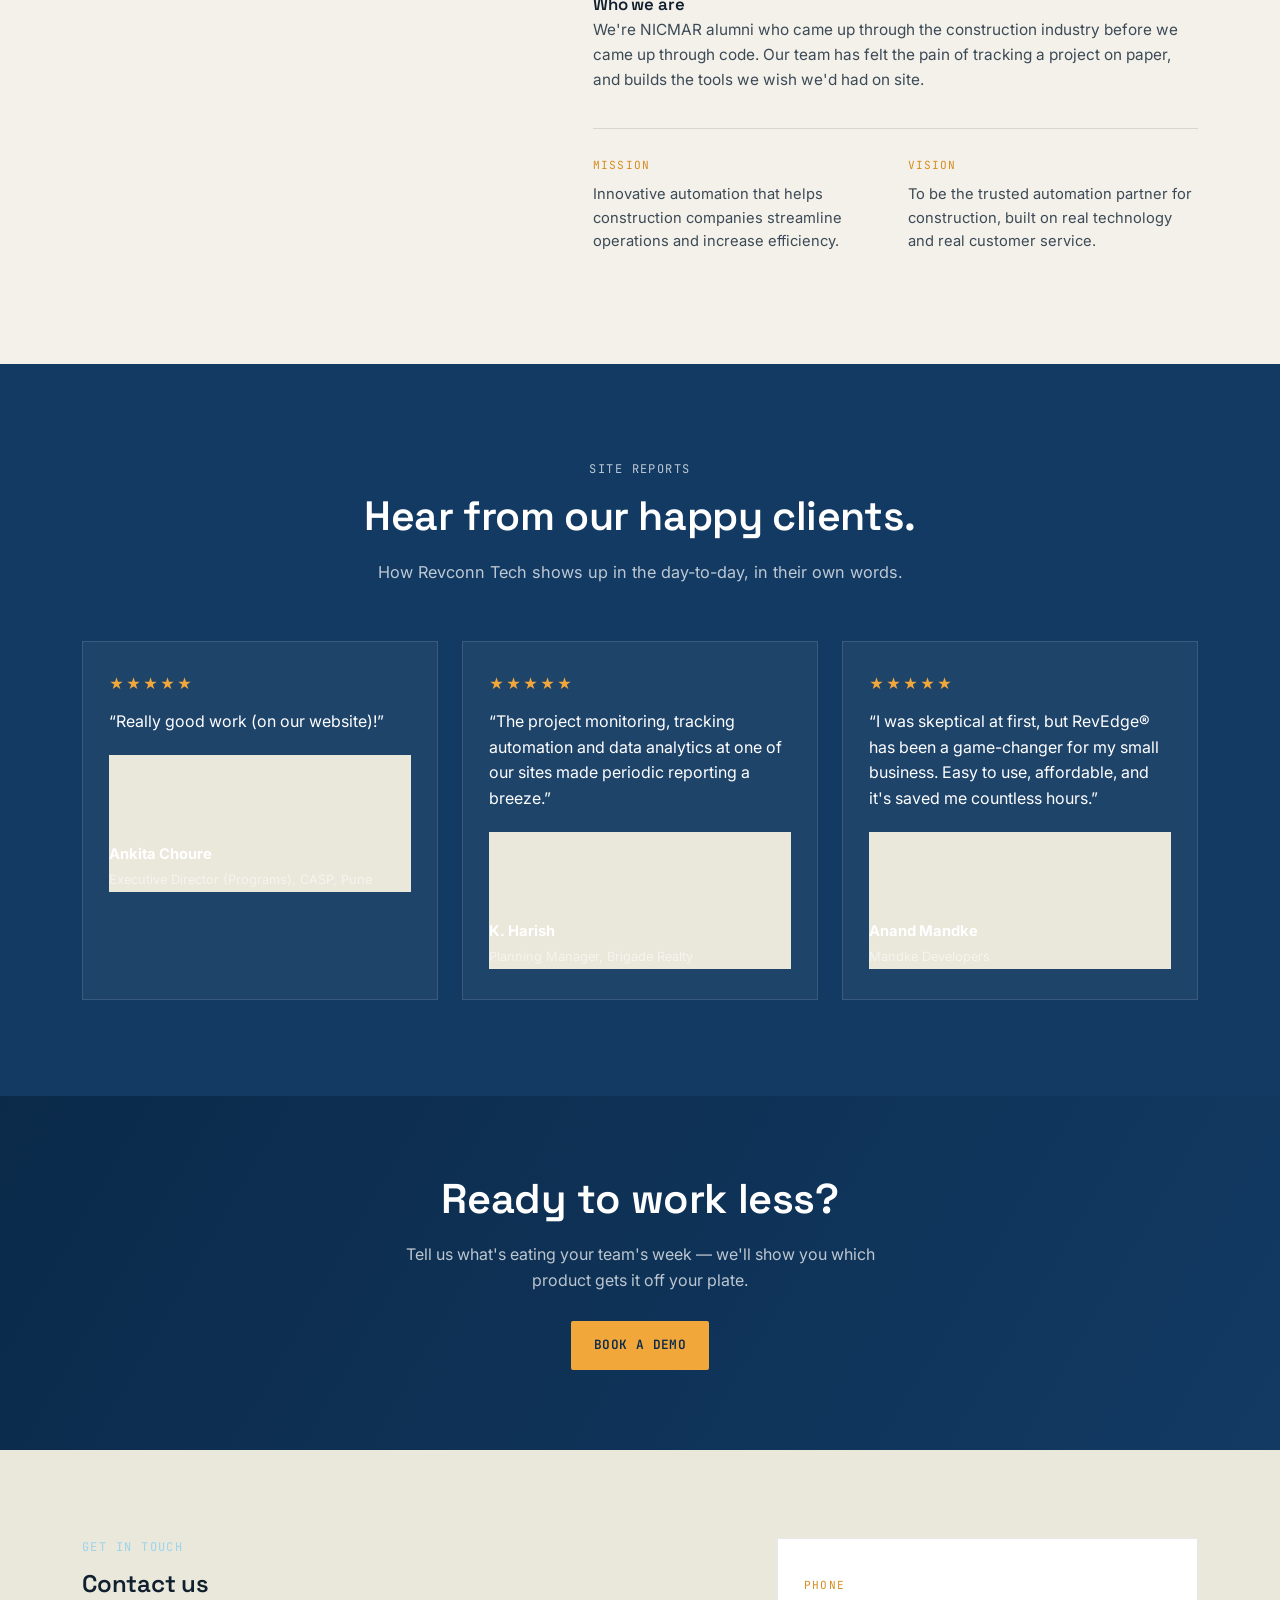
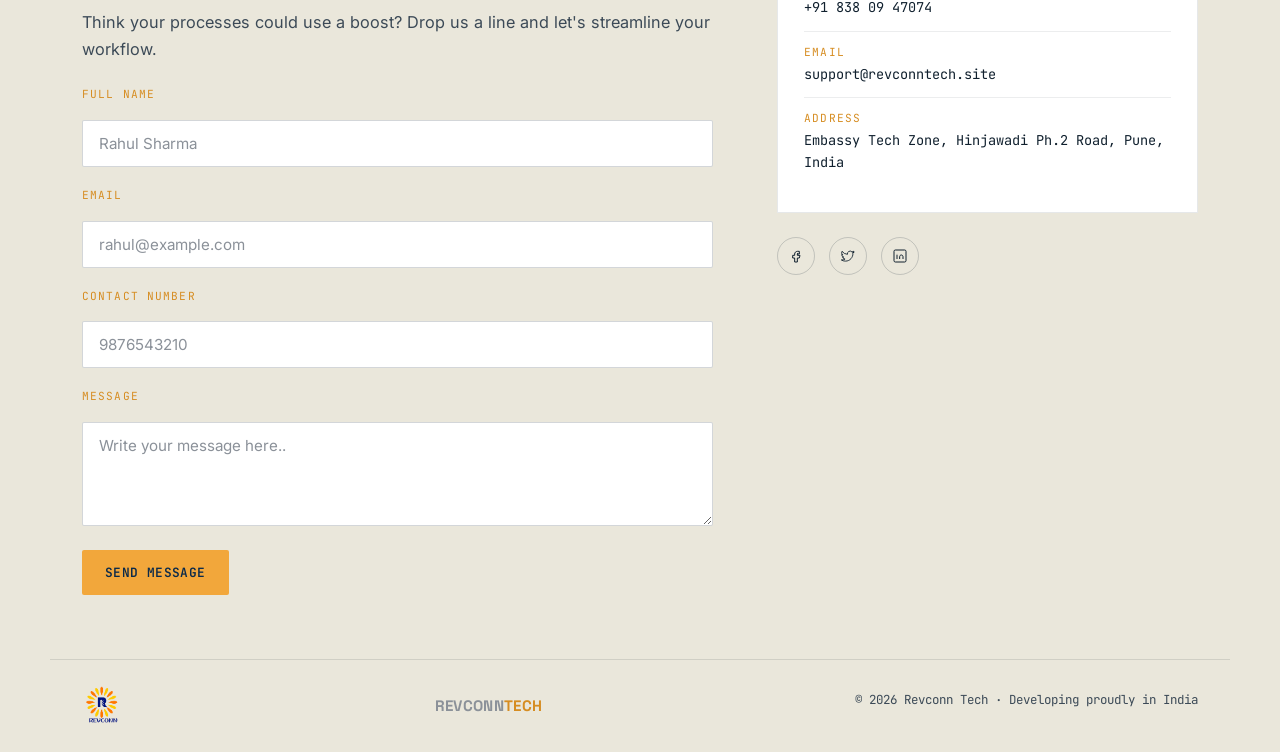
==== commit c5a1912c: "Revamp 2026 - part1" ====
--- a/index.html
+++ b/index.html
@@ -1,425 +1,351 @@
 <!DOCTYPE html>
 <html lang="en">
-
 <head>
-
-    <meta charset="utf-8">
-    <meta name="viewport" content="width=device-width, initial-scale=1, shrink-to-fit=no">
-    <meta name="description" content="">
-    <meta name="author" content="TemplateMo">
-    <link href="https://fonts.googleapis.com/css?family=Poppins:100,200,300,400,500,600,700,800,900&display=swap" rel="stylesheet">
-
-    <title>Revconn Tech</title>
-    <link rel="icon" type="icon" href="assets/images/favicon.ico">
-<!-- meta start-->
+<meta charset="utf-8">
+<meta name="viewport" content="width=device-width, initial-scale=1, shrink-to-fit=no">
+<meta name="description" content="Revconn Tech builds AI-powered ERP, workflow and document management software for the construction and real estate industry.">
+<meta name="author" content="Revconn Tech">
+<title>Revconn Tech — Work less, build more.</title>
+
 <meta name="title" content="Revconn Tech | Work less, do more!">
-<meta name="description" content="At Revconn, we are paving the way for the future of construction by harnessing the power of AI and automation excellence.">
-<meta name="keywords" content="Revconn, Construction Management, AI, Automation">
+<meta name="keywords" content="Revconn, Construction Management, AI, Automation, ERP, Pune">
 <meta name="robots" content="index, follow">
-<meta http-equiv="Content-Type" content="text/html; charset=utf-8">
-<meta name="language" content="English">
-<meta name="revisit-after" content="30 days">
-<meta name="author" content="Rveconn Tech">
-<meta property="og:type" content="website" />
-<meta property="og:url" content="https://www.revconn.in" />
-<meta property="og:title" content="Revconn Tech" />
-<meta property="og:description" content="Work less, do more!" />
-<meta property="og:image" content="https://www.revconn.in/assets/images/logo.png" />
-
- <!-- meta end -->
-    <!-- Additional CSS Files -->
-    <link rel="stylesheet" type="text/css" href="assets/css/bootstrap.min.css">
-
-    <link rel="stylesheet" type="text/css" href="assets/css/font-awesome.css">
-
-    <link rel="stylesheet" href="assets/css/style.css">
-
-    <link rel="stylesheet" href="assets/css/owl-carousel.css">
-
+<meta property="og:type" content="website">
+<meta property="og:url" content="https://www.revconn.in">
+<meta property="og:title" content="Revconn Tech">
+<meta property="og:description" content="Work less, build more. AI and automation for the construction industry.">
+
+<link rel="preconnect" href="https://fonts.googleapis.com">
+<link rel="preconnect" href="https://fonts.gstatic.com" crossorigin>
+<link href="https://fonts.googleapis.com/css2?family=Space+Grotesk:wght@400;500;600;700&family=Inter:wght@400;500;600;700&family=JetBrains+Mono:wght@400;500;600&display=swap" rel="stylesheet">
+
+<link rel="stylesheet" href="assets/css/style.css">
 </head>
-
+   
 <body>
-
-    <!-- ***** Preloader Start ***** -->
-    <div id="preloader">
-        <div class="jumper">
-            <div></div>
-            <div></div>
-            <div></div>
-        </div>
-    </div>
-    <!-- ***** Preloader End ***** -->
-
-
-    <!-- ***** Header Area Start ***** -->
-    <header class="header-area header-sticky">
-        <div class="container">
-            <div class="row">
-                <div class="col-12">
-                    <nav class="main-nav">
-                        <!-- ***** Logo Start ***** -->
-                        <a href="index.html" class="logo">
-                        <img src="assets/images/logo.png" alt="Revconn Tech" height="72px">Revconn</a>
-                        
-                        <!-- ***** Logo End ***** -->
-                        <!-- ***** Menu Start ***** -->
-                        <ul class="nav">
-                            <li class="scroll-to-section"><a href="#welcome" class="menu-item">Home</a></li>
-                            <li class="scroll-to-section"><a href="#products" class="menu-item">Products</a></li>
-                            <li class="scroll-to-section"><a href="#services" class="menu-item">Services</a>
-                            <li class="scroll-to-section"><a href="#about" class="menu-item">About</a></li>
-                            <li class="scroll-to-section"><a href="#testimonials" class="menu-item">Testimonials</a></li>
-                            <li class="scroll-to-section"><a href="#contact-us" class="menu-item">Contact Us</a></li>
-                        </ul>
-                        <a class='menu-trigger'>
-                            <span>Menu</span>
-                        </a>
-                        <!-- ***** Menu End ***** -->
-                    </nav>
-                </div>
-            </div>
-        </div>
-    </header>
-    <!-- ***** Header Area End ***** -->
-
-
-    <!-- ***** Welcome Area Start ***** -->
-    <div class="welcome-area" id="welcome">
-
-        <!-- ***** Header Text Start ***** -->
-        <div class="header-text">
-            <div class="container">
-                <div class="row">
-                    <div class="left-text col-lg-6 col-md-12 col-sm-12 col-xs-12"
-                        data-scroll-reveal="enter left move 30px over 0.6s after 0.4s">
-                        <h1>Work less,<br><em>do more!</em></h1>
-                        <p>At Revconn, we are paving the way for the future of construction by harnessing the power of AI and automation excellence.</p> 
-                        <a href="#about" class="main-button-slider">KNOW US BETTER</a>
-                    </div>
-                </div>
-            </div>
-        </div>
-        <!-- ***** Header Text End ***** -->
-    </div>
-    <!-- ***** Welcome Area End ***** -->
-<!-- ***** Products Starts ***** -->
-
+<div id="preloader" style="position: fixed; top: 0; left: 0; width: 100%; height: 100%; background-color: #fff; z-index: 9999; display: flex; justify-content: center; align-items: center;">
+    <img src="assets/images/spinner.svg" alt="Loading..." style="width: 175px; height: 175px;">
+</div>
+<div class="site-wrapper" id="site-wrapper">   
+<!-- ***** Blueprint grid backdrop (fixed, decorative) ***** -->
+<div class="grid-backdrop" aria-hidden="true"></div>
+
+<!-- ***** Header ***** -->
+<header class="site-header" id="site-header">
+  <div class="wrap header-inner">
+    <a href="#welcome" class="logo" aria-label="Revconn Tech home">
+        <img src="assets/images/logo.png" alt="Revconn Tech" class="logo-icon" aria-hidden="true" height="60" width="60">
+      <span class="logo-text">REVCONN<em>TECH</em></span>
+    </a>
+
+    <nav class="main-nav" id="main-nav">
+      <ul>
+        <li><a href="#welcome" class="menu-item">Home</a></li>
+        <li><a href="#products" class="menu-item">Products</a></li>
+        <li><a href="#services" class="menu-item">Services</a></li>
+        <li><a href="#about" class="menu-item">About</a></li>
+        <li><a href="#testimonials" class="menu-item">Clients</a></li>
+      </ul>
+    </nav>
+
+    <a href="#contact-us" class="btn btn-primary btn-nav">Book a demo</a>
+    <button class="menu-trigger" id="menu-trigger" aria-label="Toggle navigation" aria-expanded="false">
+      <span></span><span></span><span></span>
+    </button>
+  </div>
+</header>
+
+<!-- ***** Hero ***** -->
+<section class="hero" id="welcome">
+  <div class="wrap hero-inner">
+    <div class="hero-copy" data-reveal>
+      <p class="eyebrow mono">CONSTRUCTION &middot; AI &middot; AUTOMATION</p>
+      <h1>Work less,<br><em>build more.</em></h1>
+      <p class="hero-sub">Revconn Tech turns the paperwork, spreadsheets and site-office chaos of construction and real estate into clean, connected software &mdash; built by engineers who've actually stood on a site.</p>
+      <div class="hero-actions">
+        <a href="#contact-us" class="btn btn-primary">Book a demo</a>
+        <a href="#products" class="btn btn-ghost">Explore products &darr;</a>
+      </div>
+      <p class="hero-trust mono">TRUSTED BY TEAMS AT BRIGADE REALTY &middot; MANDKE DEVELOPERS &middot; CASP</p>
+    </div>
+
+    <div class="hero-art" data-reveal>
+      <svg class="draft-svg" viewBox="0 0 480 480" fill="none" xmlns="http://www.w3.org/2000/svg" aria-hidden="true">
+        <!-- dimension frame -->
+        <rect x="20" y="20" width="440" height="440" stroke-dasharray="4 6" class="draft-frame" fill="none"/>
+        <!-- crane -->
+        <path class="draft-line" d="M90 420V140" />
+        <path class="draft-line" d="M90 140L340 140" />
+        <path class="draft-line" d="M90 170L60 140L90 110" />
+        <path class="draft-line" d="M310 140V170" />
+        <path class="draft-line" d="M310 170L330 200" />
+        <path class="draft-line" d="M290 170L330 170" />
+        <!-- building -->
+        <rect class="draft-line" x="150" y="220" width="180" height="200" />
+        <path class="draft-line" d="M150 260H330M150 300H330M150 340H330M150 380H330" />
+        <path class="draft-line" d="M190 220V420M230 220V420M270 220V420" />
+        <!-- ground -->
+        <path class="draft-line" d="M40 420H440" />
+        <!-- callouts -->
+        <circle class="draft-dot" cx="90" cy="140" r="4"/>
+        <circle class="draft-dot" cx="310" cy="140" r="4"/>
+        <text x="345" y="205" class="draft-label mono">TOWER CRANE</text>
+        <text x="150" y="205" class="draft-label mono">BLOCK A &middot; 4F</text>
+      </svg>
+      <div class="title-block mono">
+        <span>SHEET 01</span><span>SCALE NTS</span><span>REV A</span>
+      </div>
+    </div>
+  </div>
+</section>
+<section style="display: flex; align-items: center; justify-content: center;">
+    <img src="assets/images/paperwork-to-automation.svg" alt="Manual paperwork being automated into a fast digital workflow">
+</section>
+<!-- ***** Products ***** -->
 <section class="section" id="products">
-    <div class="container">
-        <div class="row">
-            <div class="col-lg-8 offset-lg-2">
-                <hr>
-                <br>
-                <div class="center-heading">
-                    <h2>Our <em>Products</em></h2>
-                    <p>We offer a range of SaaS products to cater to your specific requirements.</p>
-                    <p>All our offerings are cloud based and are perfectly compatible on any handheld device as-well.</p>
-                </div>
-            </div>
-            <div class="col-lg-6 col-md-6 col-sm-12 mobile-bottom-fix-big text-center"
-                data-scroll-reveal="enter left move 30px over 0.6s after 0.4s">
-                <div class="owl-carousel owl-theme">
-                    <div class="item service-item mx-4 bg-secondary text-light rounded shadow-lg">
-                        <div class="author">
-                            <i><img src="assets/images/revedge-screen-1.png" alt="RevEdge®"></i>
-                        </div>
-                        <div class="testimonial-content ">
-                            <h4 class="my-2">RevEdge®</h4>
-                            <p class="my-2 text-light">Simplify construction project management with our tailored ERP system, enhancing efficiency and streamlining operations for seamless project execution.</p>
-                            <a class="btn main-button my-2" href="">Know More</a>
-                        </div>
-                    </div>
-                    <div class="item service-item mx-4 bg-secondary bg-gradient text-light rounded shadow-lg">
-                        <div class="author">
-                            <i><img class="rounded" src="assets/images/cohos-screenshot-1.jpeg" alt="Cohos®"></i>
-                        </div>
-                        <div class="testimonial-content">
-                            <h4 class="my-2">Cohos®</h4>
-                            <p class="my-2 text-light">The Ultimate Cooperative Housing Society Management Solution</p>
-                            <a class="btn main-button my-2" href="">Know More</a>    
-                        </div>
-                    </div>
-                    <div class="item service-item mx-4 bg-secondary bg-gradient text-light rounded shadow-lg">
-                        <div class="author">
-                            <i><img src="assets/images/RevView-screenshot-1.jpeg" alt="RevView"></i>
-                        </div>
-                        <div class="testimonial-content">
-                            <h4 class="my-2">RevView®</h4>
-                            <p class="text-light my-2">A complete drawings,GFCs,transmittals and documents management suite.</p>
-                            <a class="btn main-button my-2" href="">Know More</a>
-                        </div>
-                    </div>
-                    <div class="item service-item mx-4 bg-secondary bg-gradient text-light rounded shadow-lg">
-                        <div class="author">
-                            <i><img src="assets/images/RevFlow-screenshot-1.jpeg" alt="RevFlow®"></i>
-                        </div>
-                        <div class="testimonial-content">
-
-                            <h4 class="my-2">RevFlow®</h4>
-                            <p class="my-2 text-light">Streamline Your Workflow, Supercharge Your Productivity. Seamlessly Connect Teams and Tasks with Our Intelligent Workflow Automation Solution.</p>
-                        </div>
-                    </div>
-                </div>
-            </div>
-        </div>
-    </div>
-</section>
-<!-- ***** Products Ends ***** -->
-
-    <!-- ***** Features Big Item Start ***** -->
-    <section class="section" id="services">
-        <div class="container">
-            <hr>
-            <div class="center-heading">
-                <h2>Our <em>Services</em></h2>
-            </div>
-            <div class="row">
-                <div class="col-lg-3 col-md-6 col-sm-12 col-xs-12"
-                    data-scroll-reveal="enter left move 30px over 0.6s after 0.4s">
-                    <div class="features-item">
-                        <div class="features-icon">
-                            <h2>01</h2>
-                            <img src="assets/images/features-icon-1.png" height="120px" alt="" class="">
-                            <h4>Process Automation</h4>
-                            <p>Let our process robots handle the mundane, repetitive tasks.</p>
-                            <a href="#testimonials" class="main-button">
-                                More
-                            </a>
-                        </div>
-                    </div>
-                </div>
-                <div class="col-lg-3 col-md-6 col-sm-12 col-xs-12"
-                    data-scroll-reveal="enter bottom move 30px over 0.6s after 0.4s">
-                    <div class="features-item">
-                        <div class="features-icon">
-                            <h2>02</h2>
-                            <img src="assets/images/features-icon-2.png" height="120px" alt="">
-                            <h4>Workflow Management</h4>
-                            <p>Manage your on-site and office activities with single click.</p>
-                            <a href="#testimonials" class="main-button">
-                                More
-                            </a>
-                        </div>
-                    </div>
-                </div>
-                <div class="col-lg-3 col-md-6 col-sm-12 col-xs-12"
-                    data-scroll-reveal="enter right move 30px over 0.6s after 0.4s">
-                    <div class="features-item">
-                        <div class="features-icon">
-                            <h2>03</h2>
-                            <img src="assets/images/features-icon-3.png" height="120px" alt="">
-                            <h4>Project Management</h4>
-                            <p>Integrate all project life cycle activities seamlessly.</p>
-                            <a href="#testimonials" class="main-button">
-                                More
-                            </a>
-                        </div>
-                    </div>
-                </div>
-                <div class="col-lg-3 col-md-6 col-sm-12 col-xs-12"
-                data-scroll-reveal="enter right move 30px over 0.6s after 0.4s">
-                <div class="features-item">
-                    <div class="features-icon">
-                        <h2>04</h2>
-                        <img src="assets/images/features-icon-4.png" height="120px" alt="">
-                        <h4>Property Management</h4>
-                        <p>Post handover property management and automation solutions.</p>
-                        <a href="#testimonials" class="main-button">
-                            More
-                        </a>
-                    </div>
-                </div>
-            </div>
-            </div>
-        </div>
-    <!-- ***** Features Big Item End ***** -->
-</section>
+  <div class="wrap">
+    <div class="section-head" data-reveal>
+      <p class="eyebrow mono">OUR PRODUCTS</p>
+      <h2>Four tools. One connected job site.</h2>
+      <p class="section-sub">Cloud-based, mobile-ready SaaS products, each solving one real headache we saw on real construction and housing projects.</p>
+    </div>
+
+    <div class="product-grid">
+
+      <article class="product-sheet" data-reveal>
+        <div class="product-icon">
+          <svg viewBox="0 0 48 48" fill="none"><rect x="6" y="10" width="36" height="30" rx="1" stroke="currentColor" stroke-width="1.6"/><path d="M6 18H42M16 10V40M28 18V40" stroke="currentColor" stroke-width="1.4"/><circle cx="20" cy="27" r="2" fill="currentColor"/></svg>
+        </div>
+        <h3>RevEdge<sup>®</sup></h3>
+        <p>A tailored construction ERP that keeps procurement, billing and site progress on one ledger &mdash; so month-end reporting stops being a fire drill.</p>
+        <a class="card-link" href="#contact-us">Know more <span aria-hidden="true">&rarr;</span></a>
+        <div class="sheet-footer mono"><span>SHEET&nbsp;01</span><span>ERP</span></div>
+      </article>
+
+      <article class="product-sheet" data-reveal>
+        <div class="product-icon">
+          <svg viewBox="0 0 48 48" fill="none"><path d="M8 40V20L24 8L40 20V40H8Z" stroke="currentColor" stroke-width="1.6" stroke-linejoin="round"/><rect x="20" y="26" width="8" height="14" stroke="currentColor" stroke-width="1.4"/><path d="M14 22H16M32 22H34" stroke="currentColor" stroke-width="1.4"/></svg>
+        </div>
+        <h3>Cohos<sup>®</sup></h3>
+        <p>The cooperative housing society platform for dues, maintenance requests and notices &mdash; everything a managing committee argues about, in one place.</p>
+        <a class="card-link" href="#contact-us">Know more <span aria-hidden="true">&rarr;</span></a>
+        <div class="sheet-footer mono"><span>SHEET&nbsp;02</span><span>HOUSING</span></div>
+      </article>
+
+      <article class="product-sheet" data-reveal>
+        <div class="product-icon">
+          <svg viewBox="0 0 48 48" fill="none"><rect x="10" y="6" width="22" height="30" stroke="currentColor" stroke-width="1.6"/><rect x="16" y="14" width="28" height="30" fill="var(--paper)" stroke="currentColor" stroke-width="1.6"/><path d="M20 22H40M20 28H40M20 34H32" stroke="currentColor" stroke-width="1.3"/></svg>
+        </div>
+        <h3>RevView<sup>®</sup></h3>
+        <p>Version-controlled drawings, GFCs, transmittals and documents &mdash; so nobody on site is ever building off the wrong revision again.</p>
+        <a class="card-link" href="#contact-us">Know more <span aria-hidden="true">&rarr;</span></a>
+        <div class="sheet-footer mono"><span>SHEET&nbsp;03</span><span>DOCUMENTS</span></div>
+      </article>
+
+      <article class="product-sheet" data-reveal>
+        <div class="product-icon">
+          <svg viewBox="0 0 48 48" fill="none"><circle cx="12" cy="14" r="5" stroke="currentColor" stroke-width="1.6"/><circle cx="36" cy="14" r="5" stroke="currentColor" stroke-width="1.6"/><circle cx="24" cy="36" r="5" stroke="currentColor" stroke-width="1.6"/><path d="M16 17L21 32M32 17L27 32M17 14H31" stroke="currentColor" stroke-width="1.4"/></svg>
+        </div>
+        <h3>RevFlow<sup>®</sup></h3>
+        <p>Intelligent workflow automation that connects teams and tasks &mdash; approvals route themselves, and nothing sits in someone's inbox for a week.</p>
+        <a class="card-link" href="#contact-us">Know more <span aria-hidden="true">&rarr;</span></a>
+        <div class="sheet-footer mono"><span>SHEET&nbsp;04</span><span>WORKFLOW</span></div>
+      </article>
+
+    </div>
+  </div>
+</section>
+
+<!-- ***** Services ***** -->
+<section class="section section-dark" id="services">
+  <div class="wrap">
+    <div class="section-head" data-reveal>
+      <p class="eyebrow mono">WHAT WE AUTOMATE</p>
+      <h2 class="on-dark">Every layer of the job, covered.</h2>
+      <p class="section-sub on-dark">Four capability areas that plug into whichever Revconn product you're already running.</p>
+    </div>
+
+    <div class="service-grid">
+      <div class="service-tile" data-reveal>
+        <div class="service-icon"><svg viewBox="0 0 40 40" fill="none"><path d="M20 6a14 14 0 1 0 14 14" stroke="currentColor" stroke-width="1.6"/><path d="M20 6v8l7-4" stroke="currentColor" stroke-width="1.6" stroke-linejoin="round"/></svg></div>
+        <h4>Process automation</h4>
+        <p>Let our process robots handle the mundane, repetitive approvals &mdash; entry, checks and hand-offs done without a human clicking through them.</p>
+      </div>
+      <div class="service-tile" data-reveal>
+        <div class="service-icon"><svg viewBox="0 0 40 40" fill="none"><path d="M8 12h24M8 20h24M8 28h16" stroke="currentColor" stroke-width="1.6"/><circle cx="34" cy="28" r="3" stroke="currentColor" stroke-width="1.6"/></svg></div>
+        <h4>Workflow management</h4>
+        <p>Manage on-site crews and office tasks from the same screen, on desktop or phone, with one click to reassign anything.</p>
+      </div>
+      <div class="service-tile" data-reveal>
+        <div class="service-icon"><svg viewBox="0 0 40 40" fill="none"><rect x="7" y="7" width="11" height="11" stroke="currentColor" stroke-width="1.6"/><rect x="22" y="7" width="11" height="11" stroke="currentColor" stroke-width="1.6"/><rect x="7" y="22" width="11" height="11" stroke="currentColor" stroke-width="1.6"/><rect x="22" y="22" width="11" height="11" stroke="currentColor" stroke-width="1.6"/></svg></div>
+        <h4>Project management</h4>
+        <p>Integrate planning, budgeting, procurement and reporting into one project life-cycle, instead of five disconnected spreadsheets.</p>
+      </div>
+      <div class="service-tile" data-reveal>
+        <div class="service-icon"><svg viewBox="0 0 40 40" fill="none"><path d="M8 34V16l12-9 12 9v18H8Z" stroke="currentColor" stroke-width="1.6" stroke-linejoin="round"/><path d="M17 34V22h6v12" stroke="currentColor" stroke-width="1.6"/></svg></div>
+        <h4>Property management</h4>
+        <p>Post-handover, keep owners, tenants and maintenance requests organised long after the site office has packed up.</p>
+      </div>
+    </div>
+  </div>
+</section>
+
+<!-- ***** About ***** -->
 <section class="section" id="about">
-    <div class="left-image-decor"></div>
-</hr>
-    <!-- ***** Features Big Item Start ***** -->
-    <section class="section" id="about">
-        <div class="container">
-            <div class="center-heading">
-                <h2>About <em>Us</em></h2>
-            </div>
-            <div class="row">
-                <div class="left-image col-lg-5 col-md-12 col-sm-12 mobile-bottom-fix-big"
-                    data-scroll-reveal="enter left move 30px over 0.6s after 0.4s">
-                    <img src="assets/images/left-image.png" class="rounded img-fluid d-block mx-auto" alt="App">
-                </div>
-                <div class="right-text offset-lg-1 col-lg-6 col-md-12 col-sm-12 mobile-bottom-fix">
-                    <ul>
-                        <li data-scroll-reveal="enter right move 30px over 0.6s after 0.4s">
-                            <img src="assets/images/about-icon-01.png" alt="">
-                            <div class="text">
-                                <h4>What exactly we are trying to do at Revconn Tech?</h4>
-                                <p>In a rapidly advancing world, construction projects need to be faster, smarter, and more efficient than ever before. That’s where Revconn steps in, offering innovative solutions that seek to elevate the construction industry to new horizons.</p>
-                            </br>
-                                <p>Join us at Revconn as we revolutionize the construction industry, redefining what is possible through the seamless integration of AI, tech, and automation. Together, we will build a future where construction projects soar to unprecedented heights of efficiency, sustainability, and innovation.</p>
-                            </div>
-                        </li>
-                        <li data-scroll-reveal="enter right move 30px over 0.6s after 0.5s">
-                            <img src="assets/images/about-icon-02.png" alt="">
-                            <div class="text">
-                                <h4>Why choose us?</h4>
-                                <h6>Because We Are Lazy...yeah, you got that right...</h6><br>
-                                <p>We believe that this philosophy applies to our work as well. By leveraging AI technology and automation, we’re able to help our clients achieve their goals more efficiently than ever before.</p>
-                            </div>
-                        </li>
-                        <li data-scroll-reveal="enter right move 30px over 0.6s after 0.6s">
-                            <img src="assets/images/about-icon-03.png" alt="">
-                            <div class="text">
-                                <h4>Who we are?</h4><br>
-                                <p>We are NICMARians who have previously worked in construction industry and we understand that managing construction and real estate projects can be a complex and challenging process.</p><br>
-                                <p>Our team is made up of experienced professionals who are passionate about using technology to solve real-world problems. We’re committed to providing our clients with the highest level of service and support, and we’re always looking for new ways to improve our products and services.</p><br>
-                                <h6>Our Mission</h6><br>
-                                <p>To provide innovative automation solutions that help construction companies streamline their operations and increase efficiency..</p><br>
-                                <h6>Our Vision</h6><br>
-                                <p>To become the reliable provider of automation solutions for the construction industry by leveraging cutting-edge technologies and delivering exceptional customer service.</p><br>
-                            </div>
-                        </li>
-                    </ul>
-                </div>
-            </div>
-        </div>
-    </section>
-    <!-- ***** Features Big Item End ***** -->
-
-    <div class="right-image-decor"></div>
-</section>
-    <!-- ***** Testimonials Starts ***** -->
-    <section class="section" id="testimonials">
-        <div class="container">
-            <div class="row">
-                <div class="col-lg-8 offset-lg-2">
-                    <div class="center-heading">
-                        <h2>Hear From Our <em>Happy Clients!</em></h2>
-                        <p>See how Revconn Tech transforms workplaces and helps teams achieve more every single day.</p>
-                    </div>
-                </div>
-                <div class="col-lg-10 col-md-12 col-sm-12 mobile-bottom-fix-big"
-                    data-scroll-reveal="enter left move 30px over 0.6s after 0.4s">
-                    <div class="owl-carousel owl-theme">
-                        <div class="item service-item">
-                            <div class="author">
-                                <i><img class="rounded-circle" src="assets/images/ankita_choure.jpg" alt="Author One"></i>
-                            </div>
-                            <div class="testimonial-content">
-                                <ul class="stars">
-                                    <li><i class="fa fa-star"></i></li>
-                                    <li><i class="fa fa-star"></i></li>
-                                    <li><i class="fa fa-star"></i></li>
-                                    <li><i class="fa fa-star"></i></li>
-                                    <li><i class="fa fa-star"></i></li>
-                                </ul>
-                                <h4>Ankita Choure</h4>
-                                <p>“Really good work (on our website)!”</p>
-                                <span> Executive Director (Programs) CASP, Pune</span>
-                            </div>
-                        </div>
-                        <div class="item service-item">
-                            <div class="author">
-                                <i><img class="rounded-circle" src="assets/images/unknown-male.jpg" alt="Author One"></i>
-                            </div>
-                        <div class="testimonial-content">
-                            <ul class="stars">
-                                <li><i class="fa fa-star"></i></li>
-                                <li><i class="fa fa-star"></i></li>
-                                <li><i class="fa fa-star"></i></li>
-                                <li><i class="fa fa-star"></i></li>
-                                <li><i class="fa fa-star"></i></li>
-                            </ul>
-                            <h4>K Harish</h4>
-                            <p>"The project monitoring and tracking automation and data analytics at one of our sites made the periodic reporting a breeze!"</p>
-                            <span> Planning Manager, Brigade Realty</span>
-                        </div>
-                        </div>
-                        <div class="item service-item">
-                            <div class="author">
-                                <i><img src="assets/images/testimonial-author-1.png" alt="Fourth Author"></i>
-                            </div>
-                            <div class="testimonial-content">
-                                <ul class="stars">
-                                    <li><i class="fa fa-star"></i></li>
-                                    <li><i class="fa fa-star"></i></li>
-                                    <li><i class="fa fa-star"></i></li>
-                                    <li><i class="fa fa-star"></i></li>
-                                    <li><i class="fa fa-star"></i></li>
-                                </ul>
-                                <h4>Anand Mandke</h4>
-                                <p>"I was skeptical at first, but RevEdge® has been a game-changer for my small business. It's easy to use, affordable, and has saved me countless hours. I highly recommend it!"</p>
-                                <span>Mandke Developers</span>
-                            </div>
-                        </div>
-                    </div>
-                </div>
-            </div>
-        </div>
-   </section>
-    <!-- ***** Testimonials Ends ***** -->
-
-
-    <!-- ***** Footer Start ***** -->
-    <footer id="contact-us">
-        <div class="container">
-            <div class="footer-content">
-                <div class="row">
-                    <!-- ***** Contact Form Start ***** -->
-                    <div class="col-lg-6 col-md-12 col-sm-12">
-                        <div class="contact-form">
-                            <div class="container" id="ff-compose"></div>
-                            <script async defer src="https://formfacade.com/include/117146353270360382647/form/1FAIpQLSegIX0irCE70gKwWG4yerGuokMOPpZTuohepv9VFZ3VV2KV1A/classic.js?div=ff-compose"></script>
-                        </div>
-                    </div>
-                    <!-- ***** Contact Form End ***** -->
-                    <div class="right-content col-lg-6 col-md-12 col-sm-12">
-                        <h2>Contact <em>Us</em></h2>
-                        <p>Think your processes could use a little boost? Drop us a line, and let’s work together to streamline your workflow and maximize your potential.</p>
-                        <div class="card text-dark my-4 shadow-lg rounded">
-                            <div class="card-body">
-                                <p class="card-text text-dark">Phone: +91-838-09-47074</p>
-                                <p class="card-text text-dark">Email: support@revconntech.site</p>
-                                <p class="card-text text-dark">Address: Embassy Tech Zone, Hinjawadi Ph.2 Road, Pune, India.</p>
-                            </div>
-                        </div>
-                        <ul class="social">
-                            <li><a href="#"><i class="fa fa-facebook"></i></a></li>
-                            <li><a href="#"><i class="fa fa-twitter"></i></a></li>
-                            <li><a href="#"><i class="fa fa-linkedin"></i></a></li>
-                        </ul>
-                    </div>
-                </div>
-            </div>
-            <div class="row">
-                <div class="col-lg-12">
-                    <div class="sub-footer">
-                        <img class="bg-light rounded" src="assets/images/logo.png" alt="Revconn Tech" height="56px">
-                        <p class="btn btn-sm btn-dark">Copyright &copy; 2024
-
-                        | Developing proudly in India</p>
-                    </div>
-                </div>
-            </div>
-        </div>
-    </footer>
-
-    <!-- jQuery -->
-    <script src="assets/js/jquery-2.1.0.min.js"></script>
-
-    <!-- Bootstrap -->
-    <script src="assets/js/popper.js"></script>
-    <script src="assets/js/bootstrap.min.js"></script>
-
-    <!-- Plugins -->
-    <script src="assets/js/owl-carousel.js"></script>
-    <script src="assets/js/scrollreveal.min.js"></script>
-    <script src="assets/js/waypoints.min.js"></script>
-    <script src="assets/js/jquery.counterup.min.js"></script>
-    <script src="assets/js/imgfix.min.js"></script>
-
-    <!-- Global Init -->
-    <script src="assets/js/custom.js"></script>
-
+  <div class="wrap about-grid">
+    <div class="about-art" data-reveal>
+        <img src="assets/images/logo.png" alt="Revconn Logo">
+    </div>
+    <div class="about-copy">
+      <p class="eyebrow mono">ABOUT US</p>
+      <h2 data-reveal>Built by people who've actually stood on the site.</h2>
+
+      <div class="about-block" data-reveal>
+        <h4>What we're trying to do</h4>
+        <p>We build software to eliminate unnecessary work, not create more of it. Every product we ship is judged by one standard: does it remove a task from someone's day, or add to it? That discipline is what separates genuine automation from another dashboard to check.</p>
+      </div>
+
+      <div class="about-block" data-reveal>
+        <h4>Why choose us</h4>
+        <p>Because we're lazy &mdash; and we mean that as a compliment to our users. We believe the best software removes work rather than adding another dashboard to check. Automation should mean fewer clicks, not more.</p>
+        <quote>"We build for people who'd rather spend their time on the work that matters — not the paperwork around it."</quote>
+    </div>
+
+      <div class="about-block" data-reveal>
+        <h4>Who we are</h4>
+        <p>We're NICMAR alumni who came up through the construction industry before we came up through code. Our team has felt the pain of tracking a project on paper, and builds the tools we wish we'd had on site.</p>
+      </div>
+
+      <div class="mission-grid" data-reveal>
+        <div>
+          <span class="mono label">MISSION</span>
+          <p>Innovative automation that helps construction companies streamline operations and increase efficiency.</p>
+        </div>
+        <div>
+          <span class="mono label">VISION</span>
+          <p>To be the trusted automation partner for construction, built on real technology and real customer service.</p>
+        </div>
+      </div>
+    </div>
+  </div>
+</section>
+
+<!-- ***** Testimonials ***** -->
+<section class="section section-dark" id="testimonials">
+  <div class="wrap">
+    <div class="section-head" data-reveal>
+      <p class="eyebrow mono">SITE REPORTS</p>
+      <h2 class="on-dark">Hear from our happy clients.</h2>
+      <p class="section-sub on-dark">How Revconn Tech shows up in the day-to-day, in their own words.</p>
+    </div>
+
+    <div class="testimonial-grid">
+      <blockquote class="testimonial-card" data-reveal>
+        <div class="stars" aria-hidden="true">★★★★★</div>
+        <p>&ldquo;Really good work (on our website)!&rdquo;</p>
+        <footer>
+          <strong>Ankita Choure</strong>
+          <span>Executive Director (Programs), CASP, Pune</span>
+        </footer>
+      </blockquote>
+
+      <blockquote class="testimonial-card" data-reveal>
+        <div class="stars" aria-hidden="true">★★★★★</div>
+        <p>&ldquo;The project monitoring, tracking automation and data analytics at one of our sites made periodic reporting a breeze.&rdquo;</p>
+        <footer>
+          <strong>K. Harish</strong>
+          <span>Planning Manager, Brigade Realty</span>
+        </footer>
+      </blockquote>
+
+      <blockquote class="testimonial-card" data-reveal>
+        <div class="stars" aria-hidden="true">★★★★★</div>
+        <p>&ldquo;I was skeptical at first, but RevEdge® has been a game-changer for my small business. Easy to use, affordable, and it's saved me countless hours.&rdquo;</p>
+        <footer>
+          <strong>Anand Mandke</strong>
+          <span>Mandke Developers</span>
+        </footer>
+      </blockquote>
+    </div>
+  </div>
+</section>
+
+<!-- ***** CTA Band ***** -->
+<section class="cta-band">
+  <div class="wrap cta-inner" data-reveal>
+    <h2>Ready to work less?</h2>
+    <p>Tell us what's eating your team's week &mdash; we'll show you which product gets it off your plate.</p>
+    <a href="#contact-us" class="btn btn-primary">Book a demo</a>
+  </div>
+</section>
+
+<!-- ***** Footer / Contact ***** -->
+<footer id="contact-us">
+  <div class="wrap footer-grid">
+    <div class="contact-form-wrap" data-reveal>
+      <p class="eyebrow mono">GET IN TOUCH</p>
+      <h2>Contact us</h2>
+      <p class="section-sub">Think your processes could use a boost? Drop us a line and let's streamline your workflow.</p>
+      <div class="contact-form">
+        <form id="revform" class="revform" method="post" action="https://docs.google.com/forms/u/0/d/e/1FAIpQLSegIX0irCE70gKwWG4yerGuokMOPpZTuohepv9VFZ3VV2KV1A/formResponse">
+        <div class="field">
+            <label for="rf-name" class="mono label">FULL NAME</label>
+            <input type="text" id="rf-name" placeholder="Rahul Sharma" required name="entry.274240240" minlength="3" maxlength="30" pattern="^[a-zA-Z\s]+$">
+        </div>
+
+        <div class="field">
+            <label for="rf-email" class="mono label">EMAIL</label>
+            <input type="email" id="rf-email" placeholder="rahul@example.com" required type="email" maxlength="50" name="entry.114067296">
+        </div>
+
+        <div class="field">
+            <label for="rf-contact" class="mono label">CONTACT NUMBER</label>
+            <input type="tel" id="rf-contact" placeholder="9876543210" name="entry.911812436" pattern="[6-9]{1}[0-9]{9}" type="tel" minlength="10" maxlength="10" required>
+        </div>
+
+        <div class="field">
+            <label for="rf-message" class="mono label">MESSAGE</label>
+            <textarea id="rf-message" rows=4 required name="entry.745462444" minlength="10" maxlength="512" placeholder="Write your message here.."></textarea>
+        </div>
+
+        <button type="submit" class="btn btn-primary form-submit">Send message</button>
+        </form>
+      </div>
+      <div class="revform-success" id="revform-success" style="display: none;">
+        <div class="success-icon">
+          <svg viewBox="0 0 48 48" fill="none">
+            <circle cx="24" cy="24" r="22" stroke="currentColor" stroke-width="1.6"/>
+            <path class="success-check" d="M14 24L21 31L34 16" stroke="currentColor" stroke-width="2.4" stroke-linecap="round" stroke-linejoin="round"/>
+          </svg>
+        </div>
+        <h4>Message sent</h4>
+        <p>Thanks for reaching out — someone from Revconn will get back to you within one business day.</p>
+      </div>
+    </div>
+
+    <div class="contact-details" data-reveal>
+      <div class="detail-card mono">
+        <div class="detail-row"><span class="label">PHONE</span><a href="tel:+918380947074">+91 838 09 47074</a></div>
+        <div class="detail-row"><span class="label">EMAIL</span><a href="mailto:support@revconntech.site">support@revconntech.site</a></div>
+        <div class="detail-row"><span class="label">ADDRESS</span><span>Embassy Tech Zone, Hinjawadi Ph.2 Road, Pune, India</span></div>
+      </div>
+      <ul class="social">
+        <li><a href="#" aria-label="Facebook"><svg viewBox="0 0 24 24" fill="none"><path d="M14 9h3V5h-3c-2.2 0-4 1.8-4 4v2H7v4h3v6h4v-6h3l1-4h-4V9c0-.6.4-1 1-1Z" stroke="currentColor" stroke-width="1.5" stroke-linejoin="round"/></svg></a></li>
+        <li><a href="#" aria-label="Twitter"><svg viewBox="0 0 24 24" fill="none"><path d="M21 6.5c-.7.3-1.4.5-2.2.6.8-.5 1.4-1.2 1.7-2.2-.7.5-1.6.8-2.5 1a4 4 0 0 0-6.8 3.6A11.3 11.3 0 0 1 3 4.9a4 4 0 0 0 1.2 5.3c-.6 0-1.2-.2-1.7-.5v.1a4 4 0 0 0 3.2 3.9c-.6.1-1.2.2-1.8.1a4 4 0 0 0 3.7 2.8A8 8 0 0 1 2 17.9a11.3 11.3 0 0 0 6.1 1.8c7.3 0 11.3-6.1 11.3-11.3v-.5c.8-.6 1.4-1.3 1.9-2.1Z" stroke="currentColor" stroke-width="1.3" stroke-linejoin="round"/></svg></a></li>
+        <li><a href="#" aria-label="LinkedIn"><svg viewBox="0 0 24 24" fill="none"><rect x="3" y="3" width="18" height="18" rx="2" stroke="currentColor" stroke-width="1.5"/><path d="M7.5 10v6.5M7.5 7.6v.1M11.5 16.5V13c0-1.4 1-2.5 2.5-2.5s2.5 1 2.5 2.5v3.5" stroke="currentColor" stroke-width="1.5"/></svg></a></li>
+      </ul>
+    </div>
+  </div>
+
+  <div class="wrap sub-footer">
+    <img src="assets/images/logo.png" alt="Revconn Tech" class="logo-icon small" aria-hidden="true" height="40" width="40">
+    <span class="logo-text small">REVCONN<em>TECH</em></span>
+    <p class="mono">© 2026 Revconn Tech &middot; Developing proudly in India</p>
+  </div>
+</footer>
+
+<button class="to-top" id="to-top" aria-label="Back to top">&uarr;</button>
+</div>
+<script src="assets/js/script.js"></script>
 </body>
 </html>
--- a/assets/css/style.css
+++ b/assets/css/style.css
@@ -1,1213 +1,437 @@
-@import url("https://fonts.googleapis.com/css?family=Poppins:100,200,300,400,500,600,700,800,900");
-/* 
----------------------------------------------
-reset
---------------------------------------------- 
-*/
-html, body, div, span, applet, object, iframe, h1, h2, h3, h4, h5, h6, p, blockquote, div
-pre, a, abbr, acronym, address, big, cite, code, del, dfn, em, font, img, ins, kbd, q,
-s, samp, small, strike, strong, sub, sup, tt, var, b, u, i, center, dl, dt, dd, ol, ul, li,
-figure, header, nav, section, article, aside, footer, figcaption {
-  margin: 0;
-  padding: 0;
-  border: 0;
-  outline: 0;
-}
-
-.clearfix:after {
-  content: ".";
-  display: block;
-  clear: both;
-  visibility: hidden;
-  line-height: 0;
-  height: 0;
-}
-
-.clearfix {
-  display: inline-block;
-}
-
-html[xmlns] .clearfix {
-  display: block;
-}
-
-* html .clearfix {
-  height: 1%;
-}
-
-ul, li {
-  padding: 0;
-  margin: 0;
-  list-style: none;
-}
-
-header, nav, section, article, aside, footer, hgroup {
-  display: block;
-}
-
-* {
-  box-sizing: border-box;
-}
-
-html, body {
-  font-family: 'Poppins', sans-serif;
-  font-weight: 400;
+/* ==========================================================================
+   Revconn Tech — Blueprint design system
+   ========================================================================== */
+
+:root{
+  --navy-deep:   #0B2A4A;
+  --navy-mid:    #123A63;
+  --navy-line:   #1B4870;
+  --blueprint:   #6FB8D9;
+  --blueprint-2: #9ED4EB;
+  --paper:       #F3F1E9;
+  --paper-2:     #EAE7DB;
+  --ink:         #10202E;
+  --ink-soft:    #3C4A57;
+  --amber:       #F2A73B;
+  --amber-dark:  #D68D22;
+  --gray:        #8B9199;
+
+  --font-display: 'Space Grotesk', sans-serif;
+  --font-body:    'Inter', sans-serif;
+  --font-mono:    'JetBrains Mono', monospace;
+
+  --radius: 2px;
+  --wrap: 1180px;
+}
+
+*,*::before,*::after{ box-sizing:border-box; }
+html{ scroll-behavior:smooth; }
+body{
+  margin:0;
+  font-family:var(--font-body);
+  background:var(--paper);
+  color:var(--ink);
+  line-height:1.6;
+  -webkit-font-smoothing:antialiased;
+}
+#site-wrapper{ display:none; }
+img{ max-width:100%; display:block; }
+a{ color:inherit; text-decoration:none; }
+ul{ list-style:none; margin:0; padding:0; }
+h1,h2,h3,h4{
+  font-family:var(--font-display);
+  font-weight:600;
+  line-height:1.1;
+  margin:0 0 .5em;
+  letter-spacing:-0.01em;
+}
+p{ margin:0 0 1em; color:var(--ink-soft); }
+.mono{ font-family:var(--font-mono); }
+
+.wrap{
+  max-width:var(--wrap);
+  margin:0 auto;
+  padding:0 32px;
+}
+
+@media (prefers-reduced-motion: reduce){
+  *{ animation-duration:0.001ms !important; animation-iteration-count:1 !important; transition-duration:0.001ms !important; scroll-behavior:auto !important; }
+}
+
+/* Focus visibility */
+a:focus-visible, button:focus-visible{
+  outline:2px solid var(--amber);
+  outline-offset:3px;
+}
+
+/* ==========================================================================
+   Decorative fixed grid backdrop
+   ========================================================================== */
+.grid-backdrop{
+  position:fixed; inset:0; z-index:-1; pointer-events:none;
+  background-image:
+    linear-gradient(rgba(16,32,46,0.035) 1px, transparent 1px),
+    linear-gradient(90deg, rgba(16,32,46,0.035) 1px, transparent 1px);
+  background-size:44px 44px;
+}
+
+/* ==========================================================================
+   Header
+   ========================================================================== */
+.site-header{
+  position:sticky; top:0; z-index:100;
+  background:rgba(243,241,233,0.86);
+  backdrop-filter:blur(10px);
+  border-bottom:1px solid rgba(16,32,46,0.08);
+  transition:background .3s ease;
+}
+.header-inner{
+  display:flex; align-items:center; gap:28px;
+  height:78px;
+}
+.logo{ display:flex; align-items:center; gap:10px; margin-right:auto; color:var(--ink); }
+.logo-mark{ color:var(--navy-deep); flex-shrink:0; }
+.logo-text{
+  font-family:var(--font-display); font-weight:700; font-size:1.05rem;
+  letter-spacing:.02em;
+}
+.logo-text em{ font-style:normal; color:var(--amber-dark); }
+.logo-text.small{ font-size:.95rem; }
+
+.main-nav ul{ display:flex; gap:34px; }
+.menu-item{
+  font-family:var(--font-mono); font-size:.8rem; letter-spacing:.03em;
+  text-transform:uppercase; color:var(--ink-soft);
+  position:relative; padding-bottom:4px;
+}
+.menu-item::after{
+  content:''; position:absolute; left:0; bottom:0; width:0; height:1px;
+  background:var(--amber-dark); transition:width .25s ease;
+}
+.menu-item:hover::after{ width:100%; }
+.menu-item:hover{ color:var(--ink); }
+
+.btn{
+  display:inline-flex; align-items:center; gap:8px;
+  font-family:var(--font-mono); font-size:.8rem; letter-spacing:.03em;
+  text-transform:uppercase; padding:13px 22px; border-radius:var(--radius);
+  border:1px solid transparent; cursor:pointer; transition:transform .2s ease, background .2s ease, border-color .2s ease;
+  white-space:nowrap;
+}
+.btn-primary{ background:var(--amber); color:var(--navy-deep); font-weight:600; }
+.btn-primary:hover{ background:var(--amber-dark); transform:translateY(-1px); }
+.btn-ghost{ border-color:rgba(16,32,46,0.25); color:var(--ink); }
+.btn-ghost:hover{ border-color:var(--ink); }
+
+.menu-trigger{
+  display:none; flex-direction:column; justify-content:center; gap:5px;
+  width:34px; height:34px; background:none; border:none; cursor:pointer;
+}
+.menu-trigger span{ display:block; width:100%; height:2px; background:var(--ink); transition:transform .25s ease, opacity .25s ease; }
+.menu-trigger[aria-expanded="true"] span:nth-child(1){ transform:translateY(7px) rotate(45deg); }
+.menu-trigger[aria-expanded="true"] span:nth-child(2){ opacity:0; }
+.menu-trigger[aria-expanded="true"] span:nth-child(3){ transform:translateY(-7px) rotate(-45deg); }
+
+/* ==========================================================================
+   Hero
+   ========================================================================== */
+.hero{
+  background:var(--navy-deep);
+  color:#fff;
+  padding:96px 0 64px;
+  position:relative;
+  overflow:hidden;
+}
+.hero::before{
+  content:'';
+  position:absolute; inset:0;
+  background-image:
+    linear-gradient(rgba(255,255,255,0.05) 1px, transparent 1px),
+    linear-gradient(90deg, rgba(255,255,255,0.05) 1px, transparent 1px);
+  background-size:56px 56px;
+  mask-image:radial-gradient(circle at 30% 30%, black, transparent 75%);
+}
+.hero-inner{
+  display:grid; grid-template-columns:1.05fr .95fr; gap:56px; align-items:center;
+  position:relative;
+}
+.eyebrow{ color:var(--blueprint-2); font-size:.75rem; letter-spacing:.12em; text-transform:uppercase; margin-bottom:14px; }
+.hero h1{
+  font-size:clamp(2.6rem, 5vw, 4.2rem);
+  color:#fff;
+}
+.hero h1 em{ font-style:normal; color:var(--amber); }
+.hero-sub{ color:rgba(255,255,255,0.72); font-size:1.05rem; max-width:46ch; }
+.hero-actions{ display:flex; gap:16px; margin:28px 0 32px; flex-wrap:wrap; }
+.hero .btn-ghost{ border-color:rgba(255,255,255,0.35); color:#fff; }
+.hero .btn-ghost:hover{ border-color:#fff; }
+.hero-trust{ font-size:.72rem; letter-spacing:.05em; color:rgba(255,255,255,0.45); }
+
+.hero-art{ position:relative; }
+.draft-svg{ width:100%; height:auto; color:var(--blueprint); }
+.draft-line{
+  stroke:var(--blueprint); fill:none; stroke-width:1.6;
+  stroke-dasharray:900; stroke-dashoffset:900;
+  animation:draft 2.2s ease forwards;
+}
+.draft-frame{ stroke:rgba(111,184,217,0.35); }
+.draft-dot{ fill:var(--amber); }
+.draft-label{ fill:rgba(255,255,255,0.55); font-size:9px; letter-spacing:.06em; }
+@keyframes draft{ to{ stroke-dashoffset:0; } }
+
+.title-block{
+  display:flex; justify-content:space-between;
+  border-top:1px solid rgba(111,184,217,0.35);
+  margin-top:8px; padding-top:10px;
+  font-size:.7rem; letter-spacing:.08em; color:var(--blueprint-2);
+}
+
+/* ==========================================================================
+   Sections (shared)
+   ========================================================================== */
+.section{ padding:96px 0; }
+.section-dark{ background:var(--navy-mid); color:#fff; }
+.section-dark p{ color:rgba(255,255,255,0.72); }
+.on-dark{ color:#fff; }
+
+.section-head{ max-width:640px; margin:0 auto 56px; text-align:center; }
+.section-head h2{ font-size:clamp(1.8rem, 3.2vw, 2.6rem); }
+.section-sub{ font-size:1.02rem; }
+
+/* ==========================================================================
+   Products
+   ========================================================================== */
+.product-grid{
+  display:grid; grid-template-columns:repeat(4, 1fr); gap:24px;
+}
+.product-sheet{
+  background:#fff;
+  border:1px solid rgba(16,32,46,0.1);
+  padding:28px 24px 0;
+  display:flex; flex-direction:column;
+  transition:transform .25s ease, box-shadow .25s ease;
+}
+.product-sheet:hover{
+  transform:translateY(-4px);
+  box-shadow:0 16px 30px rgba(16,32,46,0.08);
+}
+.product-icon{
+  width:48px; height:48px; color:var(--navy-deep); margin-bottom:18px;
+}
+.product-sheet h3{ font-size:1.15rem; margin-bottom:.4em; }
+.product-sheet h3 sup{ font-size:.55em; }
+.product-sheet p{ font-size:.92rem; flex-grow:1; }
+.card-link{
+  font-family:var(--font-mono); font-size:.78rem; letter-spacing:.02em;
+  color:var(--amber-dark); display:inline-flex; align-items:center; gap:6px;
+  padding-bottom:20px; width:fit-content;
+}
+.card-link span{ transition:transform .2s ease; }
+.card-link:hover span{ transform:translateX(4px); }
+.sheet-footer{
+  display:flex; justify-content:space-between;
+  border-top:1px solid rgba(16,32,46,0.1);
+  padding:10px 0; font-size:.68rem; letter-spacing:.06em; color:var(--gray);
+}
+
+/* ==========================================================================
+   Services
+   ========================================================================== */
+.service-grid{
+  display:grid; grid-template-columns:repeat(4, 1fr); gap:1px;
+  background:rgba(255,255,255,0.12);
+  border:1px solid rgba(255,255,255,0.12);
+}
+.service-tile{
+  background:var(--navy-mid); padding:34px 26px;
+}
+.service-icon{ width:38px; height:38px; color:var(--blueprint-2); margin-bottom:16px; }
+.service-tile h4{ color:#fff; font-size:1.05rem; }
+.service-tile p{ font-size:.9rem; }
+
+/* ==========================================================================
+   About
+   ========================================================================== */
+.about-grid{
+  display:grid; grid-template-columns:.85fr 1.15fr; gap:64px; align-items:start;
+}
+.about-art{ color:var(--navy-deep); position:sticky; top:110px; }
+.about-art .draft-label{ fill:var(--ink-soft); }
+.about-art .draft-line{ stroke:var(--navy-deep); animation:none; stroke-dashoffset:0; }
+.about-copy h2{ font-size:clamp(1.7rem, 3vw, 2.3rem); max-width:16ch; }
+.about-block{ margin-bottom:26px; }
+.about-block h4{ font-size:1.05rem; margin-bottom:.3em; }
+.about-block p{ font-size:.96rem; }
+
+.mission-grid{
+  display:grid; grid-template-columns:1fr 1fr; gap:24px;
+  margin-top:36px; padding-top:28px; border-top:1px solid rgba(16,32,46,0.12);
+}
+.label{ display:block; font-size:.7rem; letter-spacing:.1em; color:var(--amber-dark); margin-bottom:8px; }
+.mission-grid p{ font-size:.92rem; }
+
+/* ==========================================================================
+   Testimonials
+   ========================================================================== */
+.testimonial-grid{
+  display:grid; grid-template-columns:repeat(3, 1fr); gap:24px;
+}
+.testimonial-card{
+  background:rgba(255,255,255,0.05);
+  border:1px solid rgba(255,255,255,0.12);
+  padding:30px 26px; margin:0;
+}
+.stars{ color:var(--amber); letter-spacing:2px; margin-bottom:14px; font-size:.9rem; }
+.testimonial-card p{ color:#fff; font-size:1rem; margin-bottom:20px; }
+.testimonial-card footer strong{ display:block; font-size:.92rem; }
+.testimonial-card footer span{ font-size:.8rem; color:rgba(255,255,255,0.55); }
+
+/* ==========================================================================
+   CTA band
+   ========================================================================== */
+.cta-band{
+  background:linear-gradient(120deg, var(--navy-deep), var(--navy-mid));
+  color:#fff; padding:80px 0; text-align:center;
+}
+.cta-inner h2{ color:#fff; font-size:clamp(1.8rem, 3.4vw, 2.6rem); }
+.cta-inner p{ color:rgba(255,255,255,0.72); max-width:48ch; margin:0 auto 28px; }
+
+/* ==========================================================================
+   Footer
+   ========================================================================== */
+footer{ background:var(--paper-2); padding:88px 0 0; }
+.footer-grid{
+  display:grid; grid-template-columns:1.2fr .8fr; gap:64px;
+  padding-bottom:64px; border-bottom:1px solid rgba(16,32,46,0.12);
+}
+.contact-form{ margin-top:24px; }
+.detail-card{ background:#fff; border:1px solid rgba(16,32,46,0.1); padding:26px; margin-bottom:24px; }
+.detail-row{ display:flex; flex-direction:column; gap:2px; font-size:.85rem; padding:12px 0; border-bottom:1px solid rgba(16,32,46,0.08); }
+.detail-row:last-child{ border-bottom:none; }
+.detail-row .label{ margin-bottom:0; }
+.social{ display:flex; gap:14px; }
+.social a{
+  width:38px; height:38px; display:flex; align-items:center; justify-content:center;
+  border:1px solid rgba(16,32,46,0.18); border-radius:50%; color:var(--ink);
+  transition:background .2s ease, color .2s ease, border-color .2s ease;
+}
+.social svg{ width:16px; height:16px; }
+.social a:hover{ background:var(--navy-deep); border-color:var(--navy-deep); color:#fff; }
+
+.sub-footer{
+  display:flex; align-items:center; justify-content:space-between;
+  padding:26px 32px; font-size:.78rem; color:var(--gray);
+}
+
+/* ==========================================================================
+   Back to top
+   ========================================================================== */
+.to-top{
+  position:fixed; right:24px; bottom:24px; z-index:90;
+  width:46px; height:46px; border-radius:50%;
+  background:var(--navy-deep); color:#fff; border:none; cursor:pointer;
+  font-size:1.1rem; opacity:0; pointer-events:none; transform:translateY(10px);
+  transition:opacity .25s ease, transform .25s ease, background .2s ease;
+}
+.to-top.visible{ opacity:1; pointer-events:auto; transform:translateY(0); }
+.to-top:hover{ background:var(--amber-dark); }
+
+/* ==========================================================================
+   Scroll reveal
+   ========================================================================== */
+[data-reveal]{
+  opacity:0; transform:translateY(22px);
+  transition:opacity .7s ease, transform .7s ease;
+}
+[data-reveal].is-visible{ opacity:1; transform:translateY(0); }
+
+/* ==========================================================================
+   Responsive
+   ========================================================================== */
+@media (max-width: 980px){
+  .hero-inner{ grid-template-columns:1fr; }
+  .hero-art{ order:-1; max-width:420px; margin:0 auto; }
+  .product-grid{ grid-template-columns:repeat(2, 1fr); }
+  .service-grid{ grid-template-columns:repeat(2, 1fr); }
+  .about-grid{ grid-template-columns:1fr; }
+  .about-art{ position:static; max-width:360px; margin:0 auto 40px; }
+  .testimonial-grid{ grid-template-columns:1fr; }
+  .footer-grid{ grid-template-columns:1fr; }
+}
+
+@media (max-width: 760px){
+  .wrap{ padding:0 20px; }
+  .main-nav{
+    position:fixed; inset:78px 0 0 0; background:var(--paper);
+    height:fit-content;
+    transform:translateX(100%); transition:transform .3s ease;
+    padding:32px 24px; overflow-y:auto;
+  }
+  .main-nav.open{ transform:translateX(0); }
+  .main-nav ul{ flex-direction:column; gap:22px; }
+  .menu-item{ font-size:1rem; }
+  .menu-trigger{ display:flex; }
+  .btn-nav{ display:none; }
+  .product-grid{ grid-template-columns:1fr; }
+  .service-grid{ grid-template-columns:1fr; }
+  .sub-footer{ flex-direction:column; gap:10px; text-align:center; }
+}
+
+.revform{
+  display:flex; flex-direction:column; gap:20px;
+  margin-top:24px;
+}
+.revform .field{ display:flex; flex-direction:column; gap:8px; }
+.revform .label{
+  font-size:.7rem; letter-spacing:.1em; color:var(--amber-dark);
+}
+.revform input,
+.revform textarea{
+  font-family:var(--font-body); font-size:.95rem; color:var(--ink);
+  background:#fff; border:1px solid rgba(16,32,46,0.18);
+  border-radius:var(--radius); padding:13px 16px;
+  transition:border-color .2s ease, box-shadow .2s ease;
+}
+.revform textarea{ resize:vertical; }
+.revform input::placeholder,
+.revform textarea::placeholder{ color:var(--gray); }
+.revform input:focus,
+.revform textarea:focus{
+  outline:none; border-color:var(--navy-deep);
+  box-shadow:0 0 0 3px rgba(11,42,74,0.1);
+}
+.revform button{ align-self:flex-start; margin-top:4px; }
+
+#preloader {
+  position: fixed;
+  top: 0;
+  left: 0;
+  width: 100%;
+  height: 100%;
   background-color: #fff;
-  font-size: 16px;
-  -ms-text-size-adjust: 100%;
-  -webkit-font-smoothing: antialiased;
-  -moz-osx-font-smoothing: grayscale;
-}
-
-a {
-  text-decoration: none !important;
-}
-
-h1, h2, h3, h4, h5, h6 {
-  margin-top: 0px;
-  margin-bottom: 0px;
-}
-
-ul {
-  margin-bottom: 0px;
-}
-
-p {
-  font-size: 15px;
-  line-height: 25px;
-  color: #888;
-}
-
-/* 
----------------------------------------------
-global styles
---------------------------------------------- 
-*/
-html,
-body {
-  background: #fff;
-  font-family: 'Poppins', sans-serif;
-}
-
-::selection {
-  background: #f1556a;
-  color: #fff;
-}
-
-::-moz-selection {
-  background: #f1556a;
-  color: #fff;
-}
-
-@media (max-width: 991px) {
-  html, body {
-    overflow-x: hidden;
-  }
-  .mobile-top-fix {
-    margin-top: 30px;
-    margin-bottom: 0px;
-  }
-  .mobile-bottom-fix {
-    margin-bottom: 30px;
-  }
-  .mobile-bottom-fix-big {
-    margin-bottom: 60px;
-  }
-}
-
-a.main-button-slider {
-  font-size: 14px;
-  border-radius: 25px;
-  padding: 15px 25px;
-  background-color: #fba70b;
-  text-transform: uppercase;
-  color: #fff;
-  font-weight: 600;
-  letter-spacing: 1px;
-  -webkit-transition: all 0.3s ease 0s;
-  -moz-transition: all 0.3s ease 0s;
-  -o-transition: all 0.3s ease 0s;
-  transition: all 0.3s ease 0s;
-}
-
-a.main-button-slider:hover {
-  background-color: #f1556a;
-}
-
-a.main-button {
-  font-size: 14px;
-  border-radius: 25px;
-  padding: 15px 25px;
-  background-color: #f4813f;
-  text-transform: uppercase;
-  color: #fff;
-  font-weight: 600;
-  letter-spacing: 1px;
-  -webkit-transition: all 0.3s ease 0s;
-  -moz-transition: all 0.3s ease 0s;
-  -o-transition: all 0.3s ease 0s;
-  transition: all 0.3s ease 0s;
-}
-
-a.main-button:hover {
-  background-color: #f1556a;
-}
-
-button.main-button {
-  outline: none;
-  border: none;
-  cursor: pointer;
-  font-size: 14px;
-  border-radius: 25px;
-  padding: 15px 25px;
-  background-color: #f4813f;
-  text-transform: uppercase;
-  color: #fff;
-  font-weight: 600;
-  letter-spacing: 1px;
-  -webkit-transition: all 0.3s ease 0s;
-  -moz-transition: all 0.3s ease 0s;
-  -o-transition: all 0.3s ease 0s;
-  transition: all 0.3s ease 0s;
-}
-
-button.main-button:hover {
-  background-color: #f1556a;
-}
-
-
-.center-heading {
-  margin-bottom: 70px;
-}
-
-.center-heading h2 {
-  margin-top: 0px;
-  text-align: center;
-  font-size: 42px;
-  font-weight: 700;
-  color: #1e1e1e;
-  margin-bottom: 25px;
-}
-
-.center-heading h2 em {
-  font-style: normal;
-  color: #f4813f;
-}
-
-.center-heading p {
-  font-size: 15px;
-  color: #888;
-  text-align: center;
-}
-
-
-/* 
----------------------------------------------
-header
---------------------------------------------- 
-*/
-
-.background-header {
-  background-color: #fff;
-  height: 80px!important;
-  position: fixed!important;
-  top: 0px;
-  left: 0px;
-  right: 0px;
-  box-shadow: 0px 0px 10px rgba(0,0,0,0.15)!important;
-}
-
-.background-header .logo,
-.background-header .main-nav .nav li a {
-  color: #1e1e1e!important;
-}
-
-.background-header .main-nav .nav li:hover a {
-  color: #fba70b!important;
-}
-
-.background-header .nav li a.active {
-  color: #fba70b!important;
-}
-
-.header-area {
-  position: absolute;
-  top: 0px;
-  left: 0px;
-  right: 0px;
-  z-index: 100;
-  height: 100px;
-  -webkit-transition: all .5s ease 0s;
-  -moz-transition: all .5s ease 0s;
-  -o-transition: all .5s ease 0s;
-  transition: all .5s ease 0s;
-}
-
-.header-area .main-nav {
-  min-height: 80px;
-  background: transparent;
-}
-
-.header-area .main-nav .logo {
-  line-height: 80px;
-  color: #191a20;
-  font-size: 28px;
-  font-weight: 700;
-  text-transform: uppercase;
-  letter-spacing: 2px;
-  float: left;
-  -webkit-transition: all 0.3s ease 0s;
-  -moz-transition: all 0.3s ease 0s;
-  -o-transition: all 0.3s ease 0s;
-  transition: all 0.3s ease 0s;
-}
-
-
-.header-area .main-nav .nav {
-  float: left;
-  margin-top: 27px;
-  margin-left: 15%;
-  margin-right: 0px;
-  background-color: #fff;
-  padding: 0px 20px;
-  -webkit-transition: all 0.3s ease 0s;
-  -moz-transition: all 0.3s ease 0s;
-  -o-transition: all 0.3s ease 0s;
-  transition: all 0.3s ease 0s;
-  position: relative;
-  z-index: 999;
-}
-
-.header-area .main-nav .nav li {
-  padding-left: 20px;
-  padding-right: 20px;
-}
-
-.header-area .main-nav .nav li:last-child {
-  padding-right: 0px;
-}
-
-.header-area .main-nav .nav li a {
-  display: block;
-  font-weight: 500;
-  font-size: 13px;
-  color: #7a7a7a;
-  text-transform: uppercase;
-  -webkit-transition: all 0.3s ease 0s;
-  -moz-transition: all 0.3s ease 0s;
-  -o-transition: all 0.3s ease 0s;
-  transition: all 0.3s ease 0s;
-  height: 40px;
-  line-height: 40px;
-  border: transparent;
-  letter-spacing: 1px;
-}
-
-.header-area .main-nav .nav li:hover a {
-  color: #fba70b;
-}
-
-.header-area .main-nav .nav li.submenu {
-  position: relative;
-  padding-right: 35px;
-}
-
-.header-area .main-nav .nav li.submenu:after {
-  font-family: FontAwesome;
-  content: "\f107";
-  font-size: 12px;
-  color: #7a7a7a;
-  position: absolute;
-  right: 18px;
-  top: 12px;
-}
-
-.header-area .main-nav .nav li.submenu ul {
-  position: absolute;
-  width: 200px;
-  box-shadow: 0 2px 28px 0 rgba(0, 0, 0, 0.06);
-  overflow: hidden;
-  top: 40px;
-  opacity: 0;
-  transform: translateY(-2em);
-  visibility: hidden;
-  z-index: -1;
-  transition: all 0.3s ease-in-out 0s, visibility 0s linear 0.3s, z-index 0s linear 0.01s;
-}
-
-.header-area .main-nav .nav li.submenu ul li {
-  margin-left: 0px;
-  padding-left: 0px;
-  padding-right: 0px;
-}
-
-.header-area .main-nav .nav li.submenu ul li a {
-  display: block;
-  background: #fff;
-  color: #7a7a7a!important;
-  padding-left: 20px;
-  height: 40px;
-  line-height: 40px;
-  -webkit-transition: all 0.3s ease 0s;
-  -moz-transition: all 0.3s ease 0s;
-  -o-transition: all 0.3s ease 0s;
-  transition: all 0.3s ease 0s;
-  position: relative;
-  font-size: 13px;
-  border-bottom: 1px solid #f5f5f5;
-}
-
-.header-area .main-nav .nav li.submenu ul li a:before {
-  content: '';
-  position: absolute;
-  width: 0px;
-  height: 40px;
-  left: 0px;
-  top: 0px;
-  bottom: 0px;
-  -webkit-transition: all 0.3s ease 0s;
-  -moz-transition: all 0.3s ease 0s;
-  -o-transition: all 0.3s ease 0s;
-  transition: all 0.3s ease 0s;
-  background: #fba70b;
-}
-
-.header-area .main-nav .nav li.submenu ul li a:hover {
-  background: #fff;
-  color: #fba70b!important;
-  padding-left: 25px;
-}
-
-.header-area .main-nav .nav li.submenu ul li a:hover:before {
-  width: 3px;
-}
-
-.header-area .main-nav .nav li.submenu:hover ul {
-  visibility: visible;
-  opacity: 1;
-  z-index: 1;
-  transform: translateY(0%);
-  transition-delay: 0s, 0s, 0.3s;
-}
-
-.header-area .main-nav .menu-trigger {
-  cursor: pointer;
-  display: block;
-  position: absolute;
-  top: 23px;
-  width: 32px;
-  height: 40px;
-  text-indent: -9999em;
-  z-index: 99;
-  right: 40px;
-  display: none;
-}
-
-.header-area .main-nav .menu-trigger span,
-.header-area .main-nav .menu-trigger span:before,
-.header-area .main-nav .menu-trigger span:after {
-  -moz-transition: all 0.4s;
-  -o-transition: all 0.4s;
-  -webkit-transition: all 0.4s;
-  transition: all 0.4s;
-  background-color: #1e1e1e;
-  display: block;
-  position: absolute;
-  width: 30px;
-  height: 2px;
-  left: 0;
-}
-
-.background-header .main-nav .menu-trigger span,
-.background-header .main-nav .menu-trigger span:before,
-.background-header .main-nav .menu-trigger span:after {
-  background-color: #1e1e1e;
-}
-
-.header-area .main-nav .menu-trigger span:before,
-.header-area .main-nav .menu-trigger span:after {
-  -moz-transition: all 0.4s;
-  -o-transition: all 0.4s;
-  -webkit-transition: all 0.4s;
-  transition: all 0.4s;
-  background-color: #1e1e1e;
-  display: block;
-  position: absolute;
-  width: 30px;
-  height: 2px;
-  left: 0;
-  width: 75%;
-}
-
-.background-header .main-nav .menu-trigger span:before,
-.background-header .main-nav .menu-trigger span:after {
-  background-color: #1e1e1e;
-}
-
-.header-area .main-nav .menu-trigger span:before,
-.header-area .main-nav .menu-trigger span:after {
-  content: "";
-}
-
-.header-area .main-nav .menu-trigger span {
-  top: 16px;
-}
-
-.header-area .main-nav .menu-trigger span:before {
-  -moz-transform-origin: 33% 100%;
-  -ms-transform-origin: 33% 100%;
-  -webkit-transform-origin: 33% 100%;
-  transform-origin: 33% 100%;
-  top: -10px;
-  z-index: 10;
-}
-
-.header-area .main-nav .menu-trigger span:after {
-  -moz-transform-origin: 33% 0;
-  -ms-transform-origin: 33% 0;
-  -webkit-transform-origin: 33% 0;
-  transform-origin: 33% 0;
-  top: 10px;
-}
-
-.header-area .main-nav .menu-trigger.active span,
-.header-area .main-nav .menu-trigger.active span:before,
-.header-area .main-nav .menu-trigger.active span:after {
-  background-color: transparent;
-  width: 100%;
-}
-
-.header-area .main-nav .menu-trigger.active span:before {
-  -moz-transform: translateY(6px) translateX(1px) rotate(45deg);
-  -ms-transform: translateY(6px) translateX(1px) rotate(45deg);
-  -webkit-transform: translateY(6px) translateX(1px) rotate(45deg);
-  transform: translateY(6px) translateX(1px) rotate(45deg);
-  background-color: #1e1e1e;
-}
-
-.background-header .main-nav .menu-trigger.active span:before {
-  background-color: #1e1e1e;
-}
-
-.header-area .main-nav .menu-trigger.active span:after {
-  -moz-transform: translateY(-6px) translateX(1px) rotate(-45deg);
-  -ms-transform: translateY(-6px) translateX(1px) rotate(-45deg);
-  -webkit-transform: translateY(-6px) translateX(1px) rotate(-45deg);
-  transform: translateY(-6px) translateX(1px) rotate(-45deg);
-  background-color: #1e1e1e;
-}
-
-.background-header .main-nav .menu-trigger.active span:after {
-  background-color: #1e1e1e;
-}
-
-.header-area.header-sticky {
-  min-height: 80px;
-}
-
-.header-area.header-sticky .nav {
-  margin-top: 20px !important;
-}
-
-.header-area.header-sticky .nav li a.active {
-  color: #fba70b;
-}
-
-@media (max-width: 1200px) {
-  .header-area .main-nav .nav li {
-    padding-left: 12px;
-    padding-right: 12px;
-  }
-  .header-area .main-nav:before {
-    display: none;
-  }
-}
-
-@media (max-width: 991px) {
-  .logo {
-    text-align: center;
-    float: none!important;
-  }
-  .header-area {
-    background-color: #f7f7f7;
-    padding: 0px 15px;
-    height: 80px;
-    box-shadow: none;
-    text-align: center;
-  }
-  .header-area .container {
-    padding: 0px;
-  }
-  .header-area .logo {
-    margin-left: 30px;
-  }
-  .header-area .menu-trigger {
-    display: block !important;
-  }
-  .header-area .main-nav {
-    overflow: hidden;
-  }
-  .header-area .main-nav .nav {
-    float: none;
-    width: 100%;
-    margin-top: 0px !important;
-    display: none;
-    -webkit-transition: all 0s ease 0s;
-    -moz-transition: all 0s ease 0s;
-    -o-transition: all 0s ease 0s;
-    transition: all 0s ease 0s;
-    margin-left: 0px;
-  }
-  .header-area .main-nav .nav li:first-child {
-    border-top: 1px solid #eee;
-  }
-  .header-area .main-nav .nav li {
-    width: 100%;
-    background: #fff;
-    border-bottom: 1px solid #eee;
-    padding-left: 0px !important;
-    padding-right: 0px !important;
-  }
-  .header-area .main-nav .nav li a {
-    height: 50px !important;
-    line-height: 50px !important;
-    padding: 0px !important;
-    border: none !important;
-    background: #f7f7f7 !important;
-    color: #191a20 !important;
-  }
-  .header-area .main-nav .nav li a:hover {
-    background: #eee !important;
-    color: #fba70b!important;
-  }
-  .header-area .main-nav .nav li.submenu ul {
-    position: relative;
-    visibility: inherit;
-    opacity: 1;
-    z-index: 1;
-    transform: translateY(0%);
-    transition-delay: 0s, 0s, 0.3s;
-    top: 0px;
-    width: 100%;
-    box-shadow: none;
-    height: 0px;
-  }
-  .header-area .main-nav .nav li.submenu ul li a {
-    font-size: 12px;
-    font-weight: 400;
-  }
-  .header-area .main-nav .nav li.submenu ul li a:hover:before {
-    width: 0px;
-  }
-  .header-area .main-nav .nav li.submenu ul.active {
-    height: auto !important;
-  }
-  .header-area .main-nav .nav li.submenu:after {
-    color: #3B566E;
-    right: 25px;
-    font-size: 14px;
-    top: 15px;
-  }
-  .header-area .main-nav .nav li.submenu:hover ul, .header-area .main-nav .nav li.submenu:focus ul {
-    height: 0px;
-  }
-}
-
-@media (min-width: 992px) {
-  .header-area .main-nav .nav {
-    display: flex !important;
-  }
-}
-
-
-/* 
----------------------------------------------
-welcome
---------------------------------------------- 
-*/
-.welcome-area {
-  width: 100%;
-  height: 100vh;
-  min-height: 793px;
-  background-image: url(../images/banner-bg.png);
-  background-repeat: no-repeat;
-  background-position: right top;
-}
-
-.welcome-area .header-text .left-text {
-  position: relative;
-  align-self: center;
-  margin-top: 35%;
-  transform: perspective(1px) translateY(-30%) !important;
-}
-
-.welcome-area .header-text h1 {
-  font-weight: 900;
-  font-size: 52px;
-  line-height: 80px;
-  letter-spacing: 1px;
-  margin-bottom: 30px;
-  color: #191a20;
-}
-
-.welcome-area .header-text h1 em {
-  font-style: normal;
-  color: #fba70b;
-}
-
-.welcome-area .header-text p {
-  font-weight: 300;
-  font-size: 17px;
-  color: #7a7a7a;
-  line-height: 30px;
-  letter-spacing: 0.25px;
-  margin-bottom: 40px;
-  position: relative;
-}
-
-@media (max-width: 1420px) {
-  .welcome-area .header-text {
-    width: 70%;
-    margin-left: 5%;
-  }
-}
-
-@media (max-width: 1320px) {
-  .welcome-area .header-text .left-text {
-    margin-top: 50%;
-  }
-  .welcome-area .header-text {
-    width: 50%;
-    margin-left: 5%;
-  }
-}
-
-@media (max-width: 1140px) {
-  .welcome-area {
-    height: auto;
-  }
-  .welcome-area .header-text {       
-    width: 92%;
-    padding-top: 793px;
-  }
-  .welcome-area .header-text .left-text {
-    margin-top: 5%;
-    transform: none !important;
-  }
-}
-@media (max-width: 810px) {
-  .welcome-area {
-    background-size: contain;
-  }
-
-  .welcome-area .header-text {
-    padding-top: 100%;
-    margin-left: 0;
-  }
-    
-  .container-fluid .col-md-12 {
-    margin-right: 0px;
-    padding-right: 0px;
-  }
-}
-
-/*
----------------------------------------------
-about
----------------------------------------------
-*/
-
-#about {
-  padding: 100px 0px;
-  position: relative;
-  z-index: 9;
-}
-
-@media (max-width: 992px) {
-  .features-item {
-    margin-bottom: 45px;
-  }
-}
-
-.features-item {
-  border-radius: 5px;
-  padding: 60px 30px;
-  text-align: center;
-  box-shadow: 0px 0px 10px rgba(0,0,0,0.1);
-}
-
-.features-item h2 {
-  z-index: 9;
-  position: absolute;
-  top: 15px;
-  left: 45px;
-  font-size: 100px;
-  font-weight: 600;
-  color: #fdefe9;
-}
-
-.features-item img {
-  z-index: 10;
-  position: relative;
-  max-width: 100%;
-  margin-bottom: 40px;
-}
-
-.features-item h4 {
-  margin-top: 0px;
-  font-size: 22px;
-  color: #1e1e1e;
-  margin-bottom: 25px;
-}
-
-.features-item .main-button {
-  margin-top: 35px;
-  display: inline-block;
-}
-
-
-/*
----------------------------------------------
-promotion
----------------------------------------------
-*/
-
-.left-image-decor {
-  background-image: url(../images/left-bg-decor.png);
-  background-repeat: no-repeat;
-  position: absolute;
-  width: 100%;
-  display: inline-block;
-  height: 110%;
-  margin-top: -200px;
-}
-
-#promotion {
-  padding: 100px 0px;
-}
-
-#promotion .left-image {
-  align-self: center;
-}
-
-#promotion .right-text ul {
-  padding: 0;
-  margin: 0;
-}
-
-#promotion .right-text ul li {
-  display: inline-block;
-  margin-bottom: 60px;
-}
-
-#promotion .right-text ul li:last-child {
-  margin-bottom: 0px;
-}
-
-#promotion .right-text img {
-  display: inline-block;
-  float: left;
-  margin-right: 30px;
-}
-
-#promotion .right-text h4 {
-  font-size: 22px;
-  color: #1e1e1e;
-  margin-bottom: 15px;
-  margin-top: 3px;
-}
-
-
-/*
---------------------------------------------
-testimonials
---------------------------------------------
-*/
-.right-image-decor {
-  background-image: url(../images/right-bg-decor.png);
-  background-repeat: no-repeat;
-  background-position: right center;
-  position: absolute;
-  width: 100%;
-  display: inline-block;
-  height: 110%;
-  margin-top: -200px;
-}
-
-#testimonials {
-  padding-top: 100px;
-  position: relative;
-  z-index: 9;
-}
-
-#testimonials .item {
-  position: relative;
-}
-
-#testimonials .item .testimonial-content {
-  background: rgb(244,129,63);
-  background: linear-gradient(145deg, rgba(244,129,63,1) 0%, rgba(241,85,106,1) 100%);
-  margin-left: 60px;
-  padding: 40px 30px;
-  text-align: center;
-  border-radius: 5px;
-}
-
-#testimonials .item .testimonial-content ul li {
-  display: inline-block;
-  margin: 0px 1px;
-}
-
-#testimonials .item .testimonial-content ul li i {
-  color: #fff;
-  font-size: 13px;
-}
-
-#testimonials .item .testimonial-content h4 {
-  font-size: 22px;
-  margin-top: 20px;
-  color: #fff;
-}
-
-#testimonials .item .testimonial-content p {
-  color: #fff;
-  font-style: italic;
-  font-weight: 200;
-  margin: 20px 0px 15px 0px;
-}
-
-#testimonials .item .testimonial-content span {
-  color: #fff;
-  font-weight: 200;
-  font-size: 13px;
-}
-
-#testimonials .author img {
-  max-width: 120px;
-  margin-bottom: -60px;
-}
-
-.owl-carousel .owl-nav button.owl-next span {
-  z-index: 10;
-  top: 45%;
-  border-radius: 10px;
-  font-size: 46px;
-  color: #fff;
-  right: -210px;
-  width: 80px;
-  height: 80px;
-  line-height: 80px;
-  text-align: center;
-  display: inline-block;
-  background: rgb(244,129,63);
-  background: linear-gradient(145deg, rgba(244,129,63,1) 0%, rgba(241,85,106,1) 100%);
-  position: absolute;
-}
-
-.owl-carousel .owl-nav button.owl-prev span {
-  z-index: 9;
-  top: 30%;
-  border-radius: 10px;
-  font-size: 46px;
-  color: #fff;
-  right: -150px;
-  width: 80px;
-  height: 80px;
-  line-height: 80px;
-  text-align: center;
-  display: inline-block;
-  background: rgb(244,129,63);
-  background: linear-gradient(145deg, rgba(244,129,63,1) 0%, rgba(241,85,106,1) 100%);
-  position: absolute;
-}
-
-@media screen and (max-width: 1060px) {
-  .owl-carousel .owl-nav {
-    display: none!important;
-  }
-}
-
-/* 
----------------------------------------------
-footer
---------------------------------------------- 
-*/
-
-@media (max-width: 992px) {
-  footer {
-    padding-top: 0px!important;
-    margin-top: 0px!important;
-  }
-  .contact-form {
-    margin-bottom: 45px;
-  }
-  footer .right-content {
-    text-align: center;
-  }
-  footer .footer-content {
-    padding: 60px 0px!important;
-  }
-}
-
-footer {
-  margin-top: 200px;
-  padding-top: 120px;
-  background-image: url(../images/footer-bg.png);
-  background-repeat: no-repeat;
-  background-position: center center;
-  background-size: cover;
-  width: 100%;
-}
-
-footer .footer-content {
-  padding: 120px 0px;
-}
-
-.contact-form {
-  position: relative;
-  z-index: 10;
-  padding: 45px;
-  border-radius: 5px;
-  background-color: #fff;
-  box-shadow: 0px 0px 10px rgba(0,0,0,0.1);
-  
-}
-
-footer .right-content {
-  align-self: center;
-}
-
-.contact-form input,
-.contact-form textarea {
-  color: #777;
-  font-size: 13px;
-  border: 1px solid #eee;
-  background-color: #f7f7f7;
-  border-radius: 5px;
-  width: 100%;
-  height: 50px;
-  outline: none;
-  padding-left: 20px;
-  padding-right: 20px;
-  -webkit-appearance: none;
-  -moz-appearance: none;
-  appearance: none;
-  margin-bottom: 30px;
-}
-
-.contact-form textarea {
-  height: 150px;
-  resize: none;
-  padding: 20px;
-}
-
-.contact-form {
-  text-align: center;
-}
-
-.contact-form ::-webkit-input-placeholder { /* Edge */
-  color: #7a7a7a;
-}
-
-.contact-form :-ms-input-placeholder { /* Internet Explorer 10-11 */
-  color: #7a7a7a;
-}
-
-.contact-form ::placeholder {
-  color: #7a7a7a;
-}
-
-.footer-content .right-content {
-  color: #fff;
-}
-
-.footer-content .right-content h2 {
-  margin-top: 0px;
-  margin-bottom: 30px;
-  font-size: 42px;
-  text-transform: capitalize;
-  font-weight: 700;
-  letter-spacing: 1px;
-}
-
-.footer-content .right-content h2 em {
-  font-style: normal;
-  color: #fba70b;
-}
-
-.footer-content .right-content p {
-  color: #FFF;
-}
-
-.footer-content .right-content a {
-  color: #FFF;
-}
-
-.footer-content .right-content a:hover {
-  color: #FC3;
-}
-
-footer .social {
-  overflow: hidden;
-  margin-top: 30px;
-}
-
-footer .social li:first-child {
-  margin-left: 0px;
-}
-
-footer .social li {
-  margin: 0px 7.5px;
-  display: inline-block;
-}
-
-footer .social li a {
-  color: #fff;
-  text-align: center;
-  background-color: transparent;
-  border: 1px solid #fff;
-  width: 44px;
-  height: 44px;
-  line-height: 44px;
-  border-radius: 50%;
-  display: inline-block;
-  font-size: 16px;
-  -webkit-transition: all 0.3s ease 0s;
-  -moz-transition: all 0.3s ease 0s;
-  -o-transition: all 0.3s ease 0s;
-  transition: all 0.3s ease 0s;
-}
-
-footer .social li a:hover {
-  background-color: #fba70b;
-  border-color: #fba70b;
-  color: #fff;
-}
-
-footer .copyright {
-  margin-top: 10px;
-  font-weight: 400;
-  font-size: 15px;
-  color: #4a4a4a;
-  letter-spacing: 0.88px;
-  text-transform: capitalize;
-}
-
-footer .sub-footer {
-  padding: 60px 0px;
-  border-top: 1px solid rgba(250,250,250,0.3);
-  text-align: center;
-}
-
-footer .sub-footer a {
-	color: #FFF;
-}
-
-footer .sub-footer a:hover {
-	color: #FC3;
-}
-
-footer .sub-footer p {
-  color: #fff;
-  font-size: 15px;
-  font-weight: 300;
-  letter-spacing: 0.5px;
-}
-
-@media (max-width: 991px) {
-  footer .copyright {
-    text-align: center;
-  }
-  footer .social {
-    text-align: center;
-  }
-}
-
-/* 
----------------------------------------------
-preloader
---------------------------------------------- 
-*/
-#preloader {
-  overflow: hidden;
-  background-image: linear-gradient(145deg, #f4813f 0%, #f1556a 100%);
-  left: 0;
-  right: 0;
-  top: 0;
-  bottom: 0;
-  position: fixed;
+  display: flex;
+  justify-content: center;
+  align-items: center;
   z-index: 9999;
-  color: #fff;
-}
-
-#preloader .jumper {
-  left: 0;
-  top: 0;
-  right: 0;
-  bottom: 0;
-  display: block;
-  position: absolute;
-  margin: auto;
-  width: 50px;
-  height: 50px;
-}
-
-#preloader .jumper > div {
-  background-color: #fff;
-  width: 10px;
-  height: 10px;
-  border-radius: 100%;
-  -webkit-animation-fill-mode: both;
-  animation-fill-mode: both;
-  position: absolute;
-  opacity: 0;
-  width: 50px;
-  height: 50px;
-  -webkit-animation: jumper 1s 0s linear infinite;
-  animation: jumper 1s 0s linear infinite;
-}
-
-#preloader .jumper > div:nth-child(2) {
-  -webkit-animation-delay: 0.33333s;
-  animation-delay: 0.33333s;
-}
-
-#preloader .jumper > div:nth-child(3) {
-  -webkit-animation-delay: 0.66666s;
-  animation-delay: 0.66666s;
-}
-
-@-webkit-keyframes jumper {
-  0% {
-    opacity: 0;
-    -webkit-transform: scale(0);
-    transform: scale(0);
-  }
-  5% {
-    opacity: 1;
-  }
-  100% {
-    -webkit-transform: scale(1);
-    transform: scale(1);
-    opacity: 0;
-  }
-}
-
-@keyframes jumper {
-  0% {
-    opacity: 0;
-    -webkit-transform: scale(0);
-    transform: scale(0);
-  }
-  5% {
-    opacity: 1;
-  }
-  100% {
-    opacity: 0;
-  }
-}
-
-.ff-powered-img , .ff-watermark{
-  display:none;
-  visibility: hidden;
+}
+
+.revform-success{
+  display:flex; flex-direction:column; align-items:flex-start; gap:6px;
+  margin-top:24px; padding:32px 28px;
+  background:#fff; border:1px solid rgba(16,32,46,0.1);
+}
+.success-icon{
+  width:48px; height:48px; color:var(--navy-deep); margin-bottom:14px;
+}
+.success-check{
+  stroke-dasharray:40; stroke-dashoffset:40;
+  animation:drawCheck .5s ease .15s forwards;
+}
+@keyframes drawCheck{ to{ stroke-dashoffset:0; } }
+.revform-success h4{ font-size:1.1rem; margin-bottom:.2em; }
+.revform-success p{ font-size:.92rem; max-width:40ch; }
+.revform-success .btn-ghost{ margin-top:10px; }
+
+@media (prefers-reduced-motion: reduce){
+  .success-check{ animation-duration:.01ms; }
 }
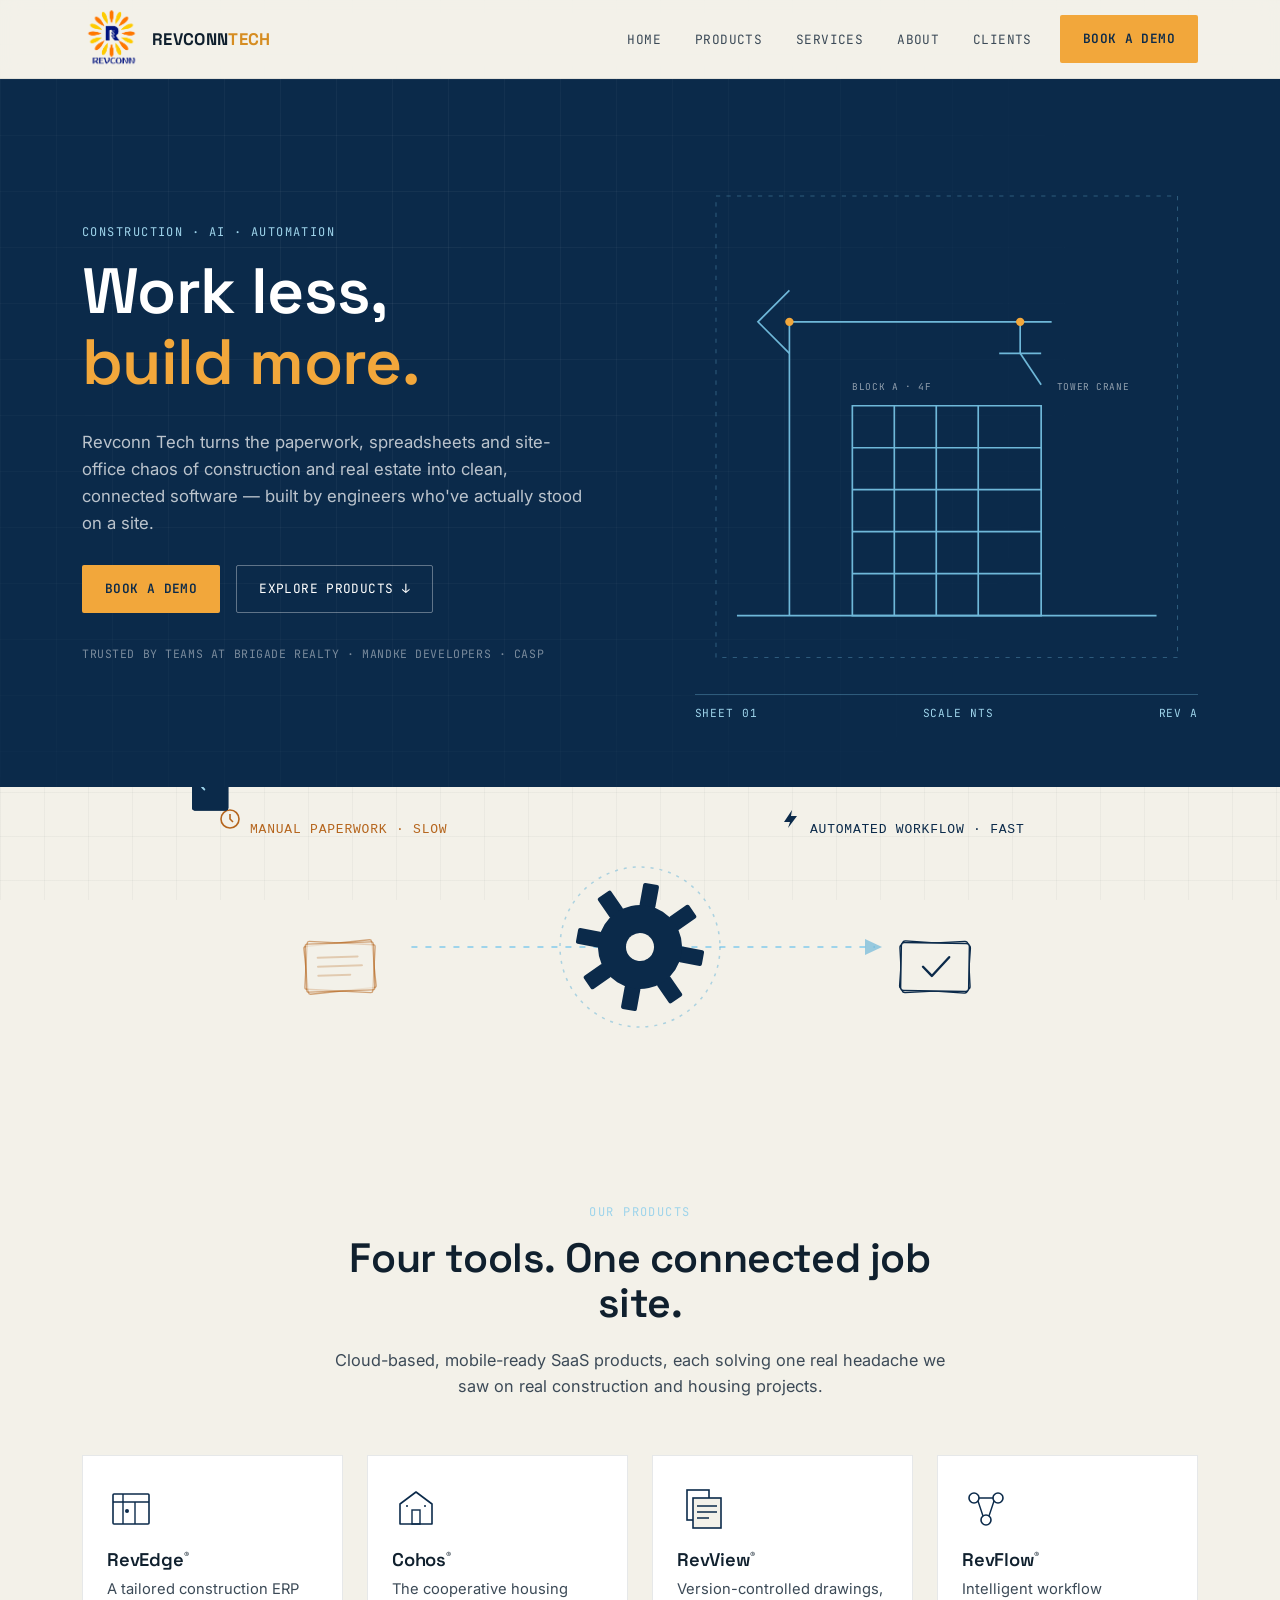
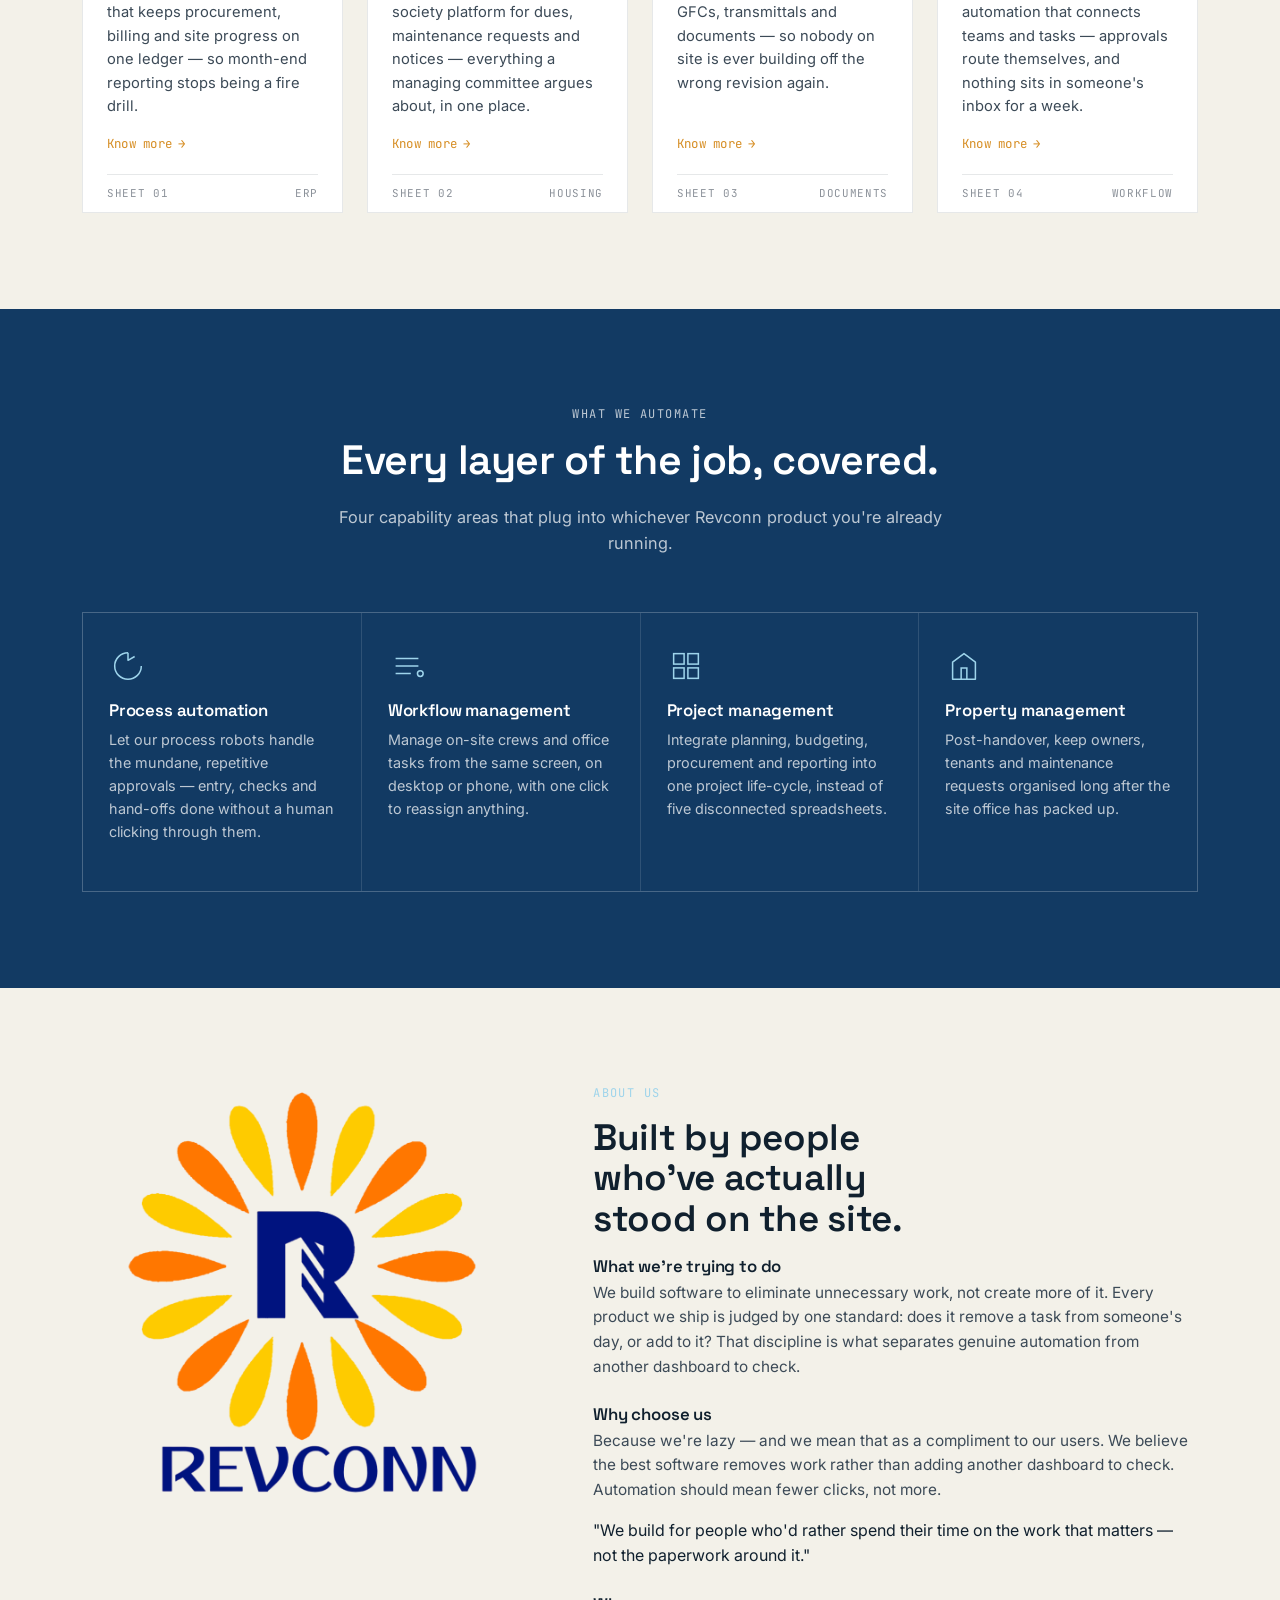
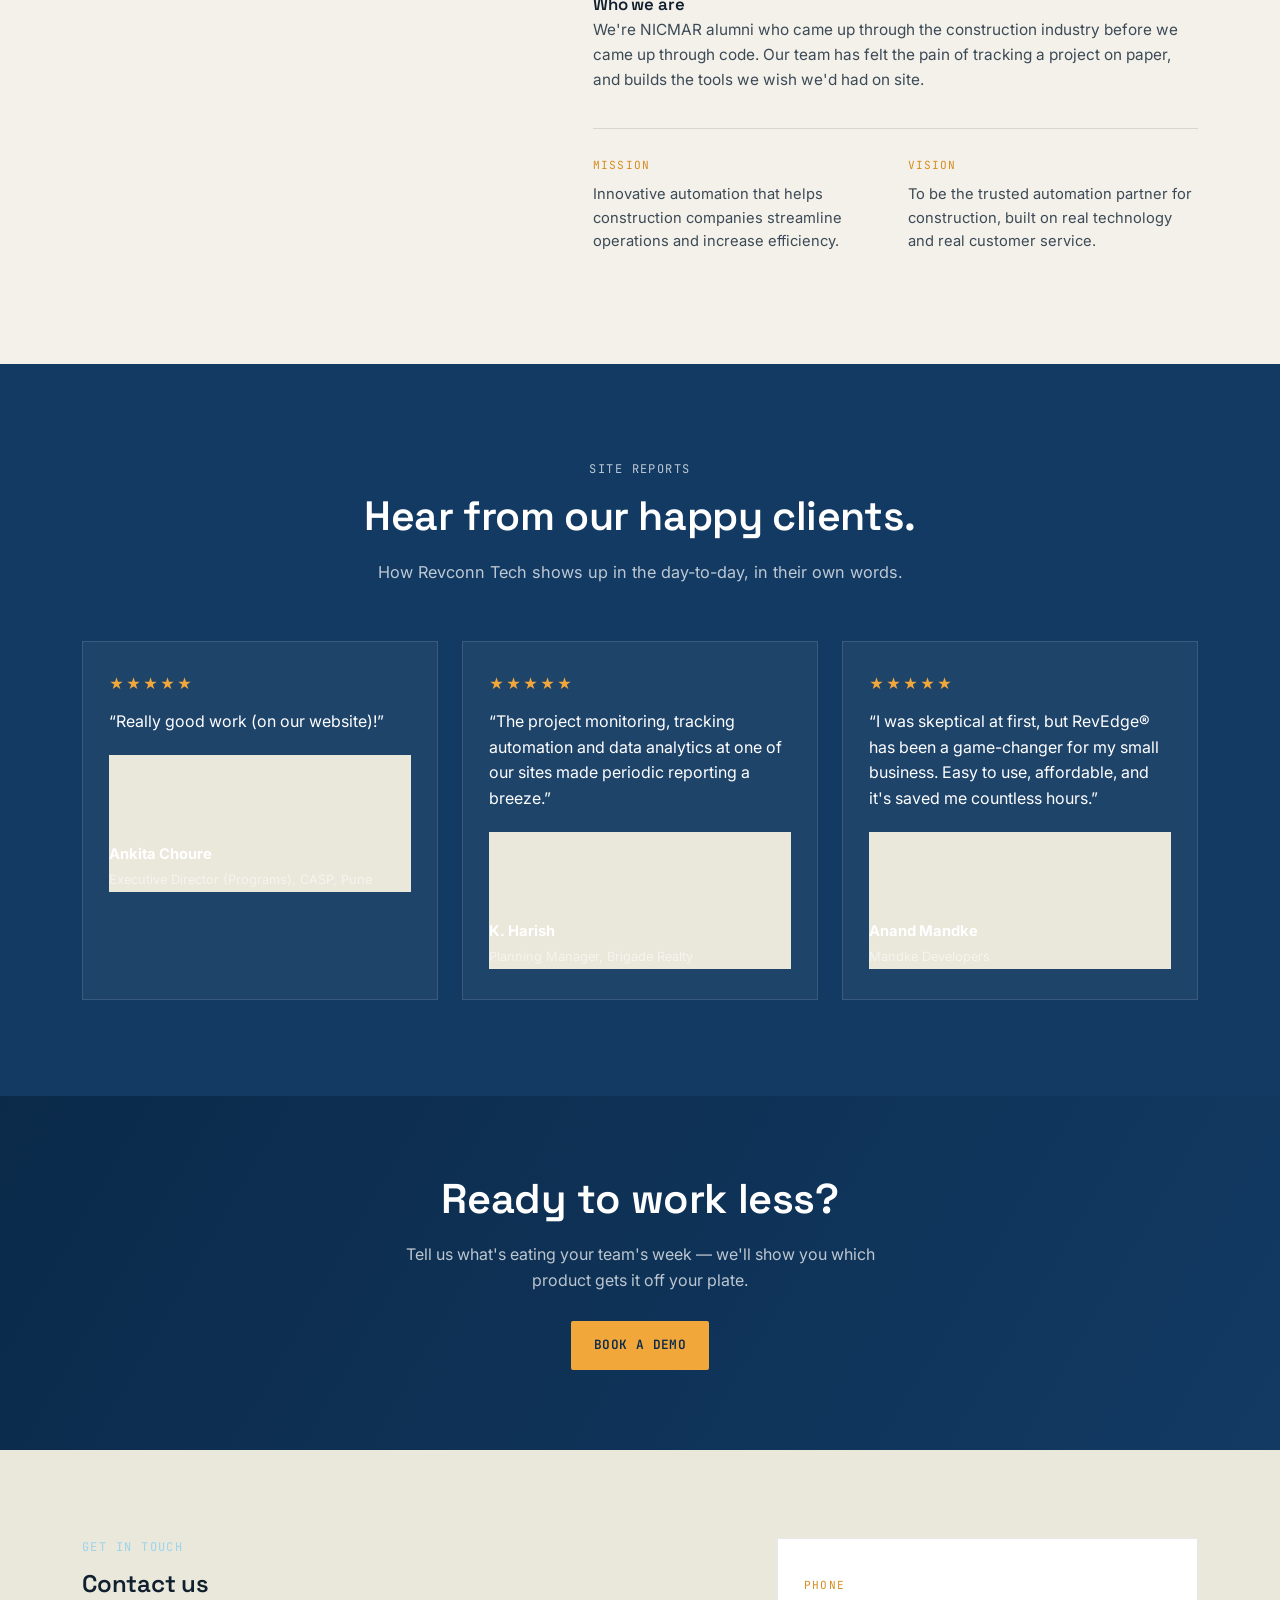
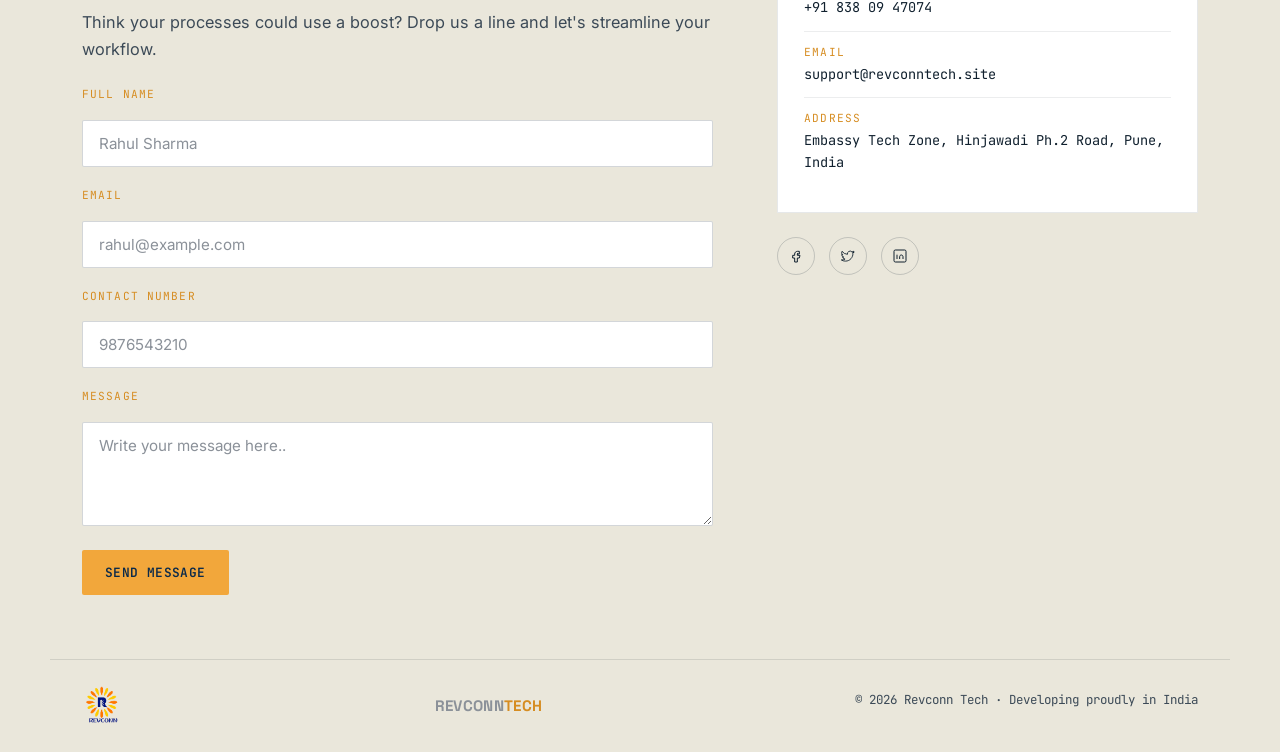
==== commit 5cd53681: "Revamp 2026 - part1-1" ====
--- a/index.html
+++ b/index.html
@@ -1,351 +1,351 @@
-<!DOCTYPE html>
-<html lang="en">
-<head>
-<meta charset="utf-8">
-<meta name="viewport" content="width=device-width, initial-scale=1, shrink-to-fit=no">
-<meta name="description" content="Revconn Tech builds AI-powered ERP, workflow and document management software for the construction and real estate industry.">
-<meta name="author" content="Revconn Tech">
-<title>Revconn Tech — Work less, build more.</title>
-
-<meta name="title" content="Revconn Tech | Work less, do more!">
-<meta name="keywords" content="Revconn, Construction Management, AI, Automation, ERP, Pune">
-<meta name="robots" content="index, follow">
-<meta property="og:type" content="website">
-<meta property="og:url" content="https://www.revconn.in">
-<meta property="og:title" content="Revconn Tech">
-<meta property="og:description" content="Work less, build more. AI and automation for the construction industry.">
-
-<link rel="preconnect" href="https://fonts.googleapis.com">
-<link rel="preconnect" href="https://fonts.gstatic.com" crossorigin>
-<link href="https://fonts.googleapis.com/css2?family=Space+Grotesk:wght@400;500;600;700&family=Inter:wght@400;500;600;700&family=JetBrains+Mono:wght@400;500;600&display=swap" rel="stylesheet">
-
-<link rel="stylesheet" href="assets/css/style.css">
-</head>
-   
-<body>
-<div id="preloader" style="position: fixed; top: 0; left: 0; width: 100%; height: 100%; background-color: #fff; z-index: 9999; display: flex; justify-content: center; align-items: center;">
-    <img src="assets/images/spinner.svg" alt="Loading..." style="width: 175px; height: 175px;">
-</div>
-<div class="site-wrapper" id="site-wrapper">   
-<!-- ***** Blueprint grid backdrop (fixed, decorative) ***** -->
-<div class="grid-backdrop" aria-hidden="true"></div>
-
-<!-- ***** Header ***** -->
-<header class="site-header" id="site-header">
-  <div class="wrap header-inner">
-    <a href="#welcome" class="logo" aria-label="Revconn Tech home">
-        <img src="assets/images/logo.png" alt="Revconn Tech" class="logo-icon" aria-hidden="true" height="60" width="60">
-      <span class="logo-text">REVCONN<em>TECH</em></span>
-    </a>
-
-    <nav class="main-nav" id="main-nav">
-      <ul>
-        <li><a href="#welcome" class="menu-item">Home</a></li>
-        <li><a href="#products" class="menu-item">Products</a></li>
-        <li><a href="#services" class="menu-item">Services</a></li>
-        <li><a href="#about" class="menu-item">About</a></li>
-        <li><a href="#testimonials" class="menu-item">Clients</a></li>
-      </ul>
-    </nav>
-
-    <a href="#contact-us" class="btn btn-primary btn-nav">Book a demo</a>
-    <button class="menu-trigger" id="menu-trigger" aria-label="Toggle navigation" aria-expanded="false">
-      <span></span><span></span><span></span>
-    </button>
-  </div>
-</header>
-
-<!-- ***** Hero ***** -->
-<section class="hero" id="welcome">
-  <div class="wrap hero-inner">
-    <div class="hero-copy" data-reveal>
-      <p class="eyebrow mono">CONSTRUCTION &middot; AI &middot; AUTOMATION</p>
-      <h1>Work less,<br><em>build more.</em></h1>
-      <p class="hero-sub">Revconn Tech turns the paperwork, spreadsheets and site-office chaos of construction and real estate into clean, connected software &mdash; built by engineers who've actually stood on a site.</p>
-      <div class="hero-actions">
-        <a href="#contact-us" class="btn btn-primary">Book a demo</a>
-        <a href="#products" class="btn btn-ghost">Explore products &darr;</a>
-      </div>
-      <p class="hero-trust mono">TRUSTED BY TEAMS AT BRIGADE REALTY &middot; MANDKE DEVELOPERS &middot; CASP</p>
-    </div>
-
-    <div class="hero-art" data-reveal>
-      <svg class="draft-svg" viewBox="0 0 480 480" fill="none" xmlns="http://www.w3.org/2000/svg" aria-hidden="true">
-        <!-- dimension frame -->
-        <rect x="20" y="20" width="440" height="440" stroke-dasharray="4 6" class="draft-frame" fill="none"/>
-        <!-- crane -->
-        <path class="draft-line" d="M90 420V140" />
-        <path class="draft-line" d="M90 140L340 140" />
-        <path class="draft-line" d="M90 170L60 140L90 110" />
-        <path class="draft-line" d="M310 140V170" />
-        <path class="draft-line" d="M310 170L330 200" />
-        <path class="draft-line" d="M290 170L330 170" />
-        <!-- building -->
-        <rect class="draft-line" x="150" y="220" width="180" height="200" />
-        <path class="draft-line" d="M150 260H330M150 300H330M150 340H330M150 380H330" />
-        <path class="draft-line" d="M190 220V420M230 220V420M270 220V420" />
-        <!-- ground -->
-        <path class="draft-line" d="M40 420H440" />
-        <!-- callouts -->
-        <circle class="draft-dot" cx="90" cy="140" r="4"/>
-        <circle class="draft-dot" cx="310" cy="140" r="4"/>
-        <text x="345" y="205" class="draft-label mono">TOWER CRANE</text>
-        <text x="150" y="205" class="draft-label mono">BLOCK A &middot; 4F</text>
-      </svg>
-      <div class="title-block mono">
-        <span>SHEET 01</span><span>SCALE NTS</span><span>REV A</span>
-      </div>
-    </div>
-  </div>
-</section>
-<section style="display: flex; align-items: center; justify-content: center;">
-    <img src="assets/images/paperwork-to-automation.svg" alt="Manual paperwork being automated into a fast digital workflow">
-</section>
-<!-- ***** Products ***** -->
-<section class="section" id="products">
-  <div class="wrap">
-    <div class="section-head" data-reveal>
-      <p class="eyebrow mono">OUR PRODUCTS</p>
-      <h2>Four tools. One connected job site.</h2>
-      <p class="section-sub">Cloud-based, mobile-ready SaaS products, each solving one real headache we saw on real construction and housing projects.</p>
-    </div>
-
-    <div class="product-grid">
-
-      <article class="product-sheet" data-reveal>
-        <div class="product-icon">
-          <svg viewBox="0 0 48 48" fill="none"><rect x="6" y="10" width="36" height="30" rx="1" stroke="currentColor" stroke-width="1.6"/><path d="M6 18H42M16 10V40M28 18V40" stroke="currentColor" stroke-width="1.4"/><circle cx="20" cy="27" r="2" fill="currentColor"/></svg>
-        </div>
-        <h3>RevEdge<sup>®</sup></h3>
-        <p>A tailored construction ERP that keeps procurement, billing and site progress on one ledger &mdash; so month-end reporting stops being a fire drill.</p>
-        <a class="card-link" href="#contact-us">Know more <span aria-hidden="true">&rarr;</span></a>
-        <div class="sheet-footer mono"><span>SHEET&nbsp;01</span><span>ERP</span></div>
-      </article>
-
-      <article class="product-sheet" data-reveal>
-        <div class="product-icon">
-          <svg viewBox="0 0 48 48" fill="none"><path d="M8 40V20L24 8L40 20V40H8Z" stroke="currentColor" stroke-width="1.6" stroke-linejoin="round"/><rect x="20" y="26" width="8" height="14" stroke="currentColor" stroke-width="1.4"/><path d="M14 22H16M32 22H34" stroke="currentColor" stroke-width="1.4"/></svg>
-        </div>
-        <h3>Cohos<sup>®</sup></h3>
-        <p>The cooperative housing society platform for dues, maintenance requests and notices &mdash; everything a managing committee argues about, in one place.</p>
-        <a class="card-link" href="#contact-us">Know more <span aria-hidden="true">&rarr;</span></a>
-        <div class="sheet-footer mono"><span>SHEET&nbsp;02</span><span>HOUSING</span></div>
-      </article>
-
-      <article class="product-sheet" data-reveal>
-        <div class="product-icon">
-          <svg viewBox="0 0 48 48" fill="none"><rect x="10" y="6" width="22" height="30" stroke="currentColor" stroke-width="1.6"/><rect x="16" y="14" width="28" height="30" fill="var(--paper)" stroke="currentColor" stroke-width="1.6"/><path d="M20 22H40M20 28H40M20 34H32" stroke="currentColor" stroke-width="1.3"/></svg>
-        </div>
-        <h3>RevView<sup>®</sup></h3>
-        <p>Version-controlled drawings, GFCs, transmittals and documents &mdash; so nobody on site is ever building off the wrong revision again.</p>
-        <a class="card-link" href="#contact-us">Know more <span aria-hidden="true">&rarr;</span></a>
-        <div class="sheet-footer mono"><span>SHEET&nbsp;03</span><span>DOCUMENTS</span></div>
-      </article>
-
-      <article class="product-sheet" data-reveal>
-        <div class="product-icon">
-          <svg viewBox="0 0 48 48" fill="none"><circle cx="12" cy="14" r="5" stroke="currentColor" stroke-width="1.6"/><circle cx="36" cy="14" r="5" stroke="currentColor" stroke-width="1.6"/><circle cx="24" cy="36" r="5" stroke="currentColor" stroke-width="1.6"/><path d="M16 17L21 32M32 17L27 32M17 14H31" stroke="currentColor" stroke-width="1.4"/></svg>
-        </div>
-        <h3>RevFlow<sup>®</sup></h3>
-        <p>Intelligent workflow automation that connects teams and tasks &mdash; approvals route themselves, and nothing sits in someone's inbox for a week.</p>
-        <a class="card-link" href="#contact-us">Know more <span aria-hidden="true">&rarr;</span></a>
-        <div class="sheet-footer mono"><span>SHEET&nbsp;04</span><span>WORKFLOW</span></div>
-      </article>
-
-    </div>
-  </div>
-</section>
-
-<!-- ***** Services ***** -->
-<section class="section section-dark" id="services">
-  <div class="wrap">
-    <div class="section-head" data-reveal>
-      <p class="eyebrow mono">WHAT WE AUTOMATE</p>
-      <h2 class="on-dark">Every layer of the job, covered.</h2>
-      <p class="section-sub on-dark">Four capability areas that plug into whichever Revconn product you're already running.</p>
-    </div>
-
-    <div class="service-grid">
-      <div class="service-tile" data-reveal>
-        <div class="service-icon"><svg viewBox="0 0 40 40" fill="none"><path d="M20 6a14 14 0 1 0 14 14" stroke="currentColor" stroke-width="1.6"/><path d="M20 6v8l7-4" stroke="currentColor" stroke-width="1.6" stroke-linejoin="round"/></svg></div>
-        <h4>Process automation</h4>
-        <p>Let our process robots handle the mundane, repetitive approvals &mdash; entry, checks and hand-offs done without a human clicking through them.</p>
-      </div>
-      <div class="service-tile" data-reveal>
-        <div class="service-icon"><svg viewBox="0 0 40 40" fill="none"><path d="M8 12h24M8 20h24M8 28h16" stroke="currentColor" stroke-width="1.6"/><circle cx="34" cy="28" r="3" stroke="currentColor" stroke-width="1.6"/></svg></div>
-        <h4>Workflow management</h4>
-        <p>Manage on-site crews and office tasks from the same screen, on desktop or phone, with one click to reassign anything.</p>
-      </div>
-      <div class="service-tile" data-reveal>
-        <div class="service-icon"><svg viewBox="0 0 40 40" fill="none"><rect x="7" y="7" width="11" height="11" stroke="currentColor" stroke-width="1.6"/><rect x="22" y="7" width="11" height="11" stroke="currentColor" stroke-width="1.6"/><rect x="7" y="22" width="11" height="11" stroke="currentColor" stroke-width="1.6"/><rect x="22" y="22" width="11" height="11" stroke="currentColor" stroke-width="1.6"/></svg></div>
-        <h4>Project management</h4>
-        <p>Integrate planning, budgeting, procurement and reporting into one project life-cycle, instead of five disconnected spreadsheets.</p>
-      </div>
-      <div class="service-tile" data-reveal>
-        <div class="service-icon"><svg viewBox="0 0 40 40" fill="none"><path d="M8 34V16l12-9 12 9v18H8Z" stroke="currentColor" stroke-width="1.6" stroke-linejoin="round"/><path d="M17 34V22h6v12" stroke="currentColor" stroke-width="1.6"/></svg></div>
-        <h4>Property management</h4>
-        <p>Post-handover, keep owners, tenants and maintenance requests organised long after the site office has packed up.</p>
-      </div>
-    </div>
-  </div>
-</section>
-
-<!-- ***** About ***** -->
-<section class="section" id="about">
-  <div class="wrap about-grid">
-    <div class="about-art" data-reveal>
-        <img src="assets/images/logo.png" alt="Revconn Logo">
-    </div>
-    <div class="about-copy">
-      <p class="eyebrow mono">ABOUT US</p>
-      <h2 data-reveal>Built by people who've actually stood on the site.</h2>
-
-      <div class="about-block" data-reveal>
-        <h4>What we're trying to do</h4>
-        <p>We build software to eliminate unnecessary work, not create more of it. Every product we ship is judged by one standard: does it remove a task from someone's day, or add to it? That discipline is what separates genuine automation from another dashboard to check.</p>
-      </div>
-
-      <div class="about-block" data-reveal>
-        <h4>Why choose us</h4>
-        <p>Because we're lazy &mdash; and we mean that as a compliment to our users. We believe the best software removes work rather than adding another dashboard to check. Automation should mean fewer clicks, not more.</p>
-        <quote>"We build for people who'd rather spend their time on the work that matters — not the paperwork around it."</quote>
-    </div>
-
-      <div class="about-block" data-reveal>
-        <h4>Who we are</h4>
-        <p>We're NICMAR alumni who came up through the construction industry before we came up through code. Our team has felt the pain of tracking a project on paper, and builds the tools we wish we'd had on site.</p>
-      </div>
-
-      <div class="mission-grid" data-reveal>
-        <div>
-          <span class="mono label">MISSION</span>
-          <p>Innovative automation that helps construction companies streamline operations and increase efficiency.</p>
-        </div>
-        <div>
-          <span class="mono label">VISION</span>
-          <p>To be the trusted automation partner for construction, built on real technology and real customer service.</p>
-        </div>
-      </div>
-    </div>
-  </div>
-</section>
-
-<!-- ***** Testimonials ***** -->
-<section class="section section-dark" id="testimonials">
-  <div class="wrap">
-    <div class="section-head" data-reveal>
-      <p class="eyebrow mono">SITE REPORTS</p>
-      <h2 class="on-dark">Hear from our happy clients.</h2>
-      <p class="section-sub on-dark">How Revconn Tech shows up in the day-to-day, in their own words.</p>
-    </div>
-
-    <div class="testimonial-grid">
-      <blockquote class="testimonial-card" data-reveal>
-        <div class="stars" aria-hidden="true">★★★★★</div>
-        <p>&ldquo;Really good work (on our website)!&rdquo;</p>
-        <footer>
-          <strong>Ankita Choure</strong>
-          <span>Executive Director (Programs), CASP, Pune</span>
-        </footer>
-      </blockquote>
-
-      <blockquote class="testimonial-card" data-reveal>
-        <div class="stars" aria-hidden="true">★★★★★</div>
-        <p>&ldquo;The project monitoring, tracking automation and data analytics at one of our sites made periodic reporting a breeze.&rdquo;</p>
-        <footer>
-          <strong>K. Harish</strong>
-          <span>Planning Manager, Brigade Realty</span>
-        </footer>
-      </blockquote>
-
-      <blockquote class="testimonial-card" data-reveal>
-        <div class="stars" aria-hidden="true">★★★★★</div>
-        <p>&ldquo;I was skeptical at first, but RevEdge® has been a game-changer for my small business. Easy to use, affordable, and it's saved me countless hours.&rdquo;</p>
-        <footer>
-          <strong>Anand Mandke</strong>
-          <span>Mandke Developers</span>
-        </footer>
-      </blockquote>
-    </div>
-  </div>
-</section>
-
-<!-- ***** CTA Band ***** -->
-<section class="cta-band">
-  <div class="wrap cta-inner" data-reveal>
-    <h2>Ready to work less?</h2>
-    <p>Tell us what's eating your team's week &mdash; we'll show you which product gets it off your plate.</p>
-    <a href="#contact-us" class="btn btn-primary">Book a demo</a>
-  </div>
-</section>
-
-<!-- ***** Footer / Contact ***** -->
-<footer id="contact-us">
-  <div class="wrap footer-grid">
-    <div class="contact-form-wrap" data-reveal>
-      <p class="eyebrow mono">GET IN TOUCH</p>
-      <h2>Contact us</h2>
-      <p class="section-sub">Think your processes could use a boost? Drop us a line and let's streamline your workflow.</p>
-      <div class="contact-form">
-        <form id="revform" class="revform" method="post" action="https://docs.google.com/forms/u/0/d/e/1FAIpQLSegIX0irCE70gKwWG4yerGuokMOPpZTuohepv9VFZ3VV2KV1A/formResponse">
-        <div class="field">
-            <label for="rf-name" class="mono label">FULL NAME</label>
-            <input type="text" id="rf-name" placeholder="Rahul Sharma" required name="entry.274240240" minlength="3" maxlength="30" pattern="^[a-zA-Z\s]+$">
-        </div>
-
-        <div class="field">
-            <label for="rf-email" class="mono label">EMAIL</label>
-            <input type="email" id="rf-email" placeholder="rahul@example.com" required type="email" maxlength="50" name="entry.114067296">
-        </div>
-
-        <div class="field">
-            <label for="rf-contact" class="mono label">CONTACT NUMBER</label>
-            <input type="tel" id="rf-contact" placeholder="9876543210" name="entry.911812436" pattern="[6-9]{1}[0-9]{9}" type="tel" minlength="10" maxlength="10" required>
-        </div>
-
-        <div class="field">
-            <label for="rf-message" class="mono label">MESSAGE</label>
-            <textarea id="rf-message" rows=4 required name="entry.745462444" minlength="10" maxlength="512" placeholder="Write your message here.."></textarea>
-        </div>
-
-        <button type="submit" class="btn btn-primary form-submit">Send message</button>
-        </form>
-      </div>
-      <div class="revform-success" id="revform-success" style="display: none;">
-        <div class="success-icon">
-          <svg viewBox="0 0 48 48" fill="none">
-            <circle cx="24" cy="24" r="22" stroke="currentColor" stroke-width="1.6"/>
-            <path class="success-check" d="M14 24L21 31L34 16" stroke="currentColor" stroke-width="2.4" stroke-linecap="round" stroke-linejoin="round"/>
-          </svg>
-        </div>
-        <h4>Message sent</h4>
-        <p>Thanks for reaching out — someone from Revconn will get back to you within one business day.</p>
-      </div>
-    </div>
-
-    <div class="contact-details" data-reveal>
-      <div class="detail-card mono">
-        <div class="detail-row"><span class="label">PHONE</span><a href="tel:+918380947074">+91 838 09 47074</a></div>
-        <div class="detail-row"><span class="label">EMAIL</span><a href="mailto:support@revconntech.site">support@revconntech.site</a></div>
-        <div class="detail-row"><span class="label">ADDRESS</span><span>Embassy Tech Zone, Hinjawadi Ph.2 Road, Pune, India</span></div>
-      </div>
-      <ul class="social">
-        <li><a href="#" aria-label="Facebook"><svg viewBox="0 0 24 24" fill="none"><path d="M14 9h3V5h-3c-2.2 0-4 1.8-4 4v2H7v4h3v6h4v-6h3l1-4h-4V9c0-.6.4-1 1-1Z" stroke="currentColor" stroke-width="1.5" stroke-linejoin="round"/></svg></a></li>
-        <li><a href="#" aria-label="Twitter"><svg viewBox="0 0 24 24" fill="none"><path d="M21 6.5c-.7.3-1.4.5-2.2.6.8-.5 1.4-1.2 1.7-2.2-.7.5-1.6.8-2.5 1a4 4 0 0 0-6.8 3.6A11.3 11.3 0 0 1 3 4.9a4 4 0 0 0 1.2 5.3c-.6 0-1.2-.2-1.7-.5v.1a4 4 0 0 0 3.2 3.9c-.6.1-1.2.2-1.8.1a4 4 0 0 0 3.7 2.8A8 8 0 0 1 2 17.9a11.3 11.3 0 0 0 6.1 1.8c7.3 0 11.3-6.1 11.3-11.3v-.5c.8-.6 1.4-1.3 1.9-2.1Z" stroke="currentColor" stroke-width="1.3" stroke-linejoin="round"/></svg></a></li>
-        <li><a href="#" aria-label="LinkedIn"><svg viewBox="0 0 24 24" fill="none"><rect x="3" y="3" width="18" height="18" rx="2" stroke="currentColor" stroke-width="1.5"/><path d="M7.5 10v6.5M7.5 7.6v.1M11.5 16.5V13c0-1.4 1-2.5 2.5-2.5s2.5 1 2.5 2.5v3.5" stroke="currentColor" stroke-width="1.5"/></svg></a></li>
-      </ul>
-    </div>
-  </div>
-
-  <div class="wrap sub-footer">
-    <img src="assets/images/logo.png" alt="Revconn Tech" class="logo-icon small" aria-hidden="true" height="40" width="40">
-    <span class="logo-text small">REVCONN<em>TECH</em></span>
-    <p class="mono">© 2026 Revconn Tech &middot; Developing proudly in India</p>
-  </div>
-</footer>
-
-<button class="to-top" id="to-top" aria-label="Back to top">&uarr;</button>
-</div>
-<script src="assets/js/script.js"></script>
-</body>
+<!DOCTYPE html>
+<html lang="en">
+<head>
+<meta charset="utf-8">
+<meta name="viewport" content="width=device-width, initial-scale=1, shrink-to-fit=no">
+<meta name="description" content="Revconn Tech builds AI-powered ERP, workflow and document management software for the construction and real estate industry.">
+<meta name="author" content="Revconn Tech">
+<title>Revconn Tech — Work less, build more.</title>
+
+<meta name="title" content="Revconn Tech | Work less, do more!">
+<meta name="keywords" content="Revconn, Construction Management, AI, Automation, ERP, Pune">
+<meta name="robots" content="index, follow">
+<meta property="og:type" content="website">
+<meta property="og:url" content="https://www.revconn.in">
+<meta property="og:title" content="Revconn Tech">
+<meta property="og:description" content="Work less, build more. AI and automation for the construction industry.">
+
+<link rel="preconnect" href="https://fonts.googleapis.com">
+<link rel="preconnect" href="https://fonts.gstatic.com" crossorigin>
+<link href="https://fonts.googleapis.com/css2?family=Space+Grotesk:wght@400;500;600;700&family=Inter:wght@400;500;600;700&family=JetBrains+Mono:wght@400;500;600&display=swap" rel="stylesheet">
+
+<link rel="stylesheet" href="assets/css/style.css">
+</head>
+   
+<body>
+<div id="preloader" style="position: fixed; top: 0; left: 0; width: 100%; height: 100%; background-color: #fff; z-index: 9999; display: flex; justify-content: center; align-items: center;">
+    <img src="assets/images/spinner.svg" alt="Loading..." style="width: 175px; height: 175px;">
+</div>
+<div class="site-wrapper" id="site-wrapper">   
+<!-- ***** Blueprint grid backdrop (fixed, decorative) ***** -->
+<div class="grid-backdrop" aria-hidden="true"></div>
+
+<!-- ***** Header ***** -->
+<header class="site-header" id="site-header">
+  <div class="wrap header-inner">
+    <a href="#welcome" class="logo" aria-label="Revconn Tech home">
+        <img src="assets/images/logo.png" alt="Revconn Tech" class="logo-icon" aria-hidden="true" height="60" width="60">
+      <span class="logo-text">REVCONN<em>TECH</em></span>
+    </a>
+
+    <nav class="main-nav" id="main-nav">
+      <ul>
+        <li><a href="#welcome" class="menu-item">Home</a></li>
+        <li><a href="#products" class="menu-item">Products</a></li>
+        <li><a href="#services" class="menu-item">Services</a></li>
+        <li><a href="#about" class="menu-item">About</a></li>
+        <li><a href="#testimonials" class="menu-item">Clients</a></li>
+      </ul>
+    </nav>
+
+    <a href="#contact-us" class="btn btn-primary btn-nav">Book a demo</a>
+    <button class="menu-trigger" id="menu-trigger" aria-label="Toggle navigation" aria-expanded="false">
+      <span></span><span></span><span></span>
+    </button>
+  </div>
+</header>
+
+<!-- ***** Hero ***** -->
+<section class="hero" id="welcome">
+  <div class="wrap hero-inner">
+    <div class="hero-copy" data-reveal>
+      <p class="eyebrow mono">CONSTRUCTION &middot; AI &middot; AUTOMATION</p>
+      <h1>Work less,<br><em>build more.</em></h1>
+      <p class="hero-sub">Revconn Tech turns the paperwork, spreadsheets and site-office chaos of construction and real estate into clean, connected software &mdash; built by engineers who've actually stood on a site.</p>
+      <div class="hero-actions">
+        <a href="#contact-us" class="btn btn-primary">Book a demo</a>
+        <a href="#products" class="btn btn-ghost">Explore products &darr;</a>
+      </div>
+      <p class="hero-trust mono">TRUSTED BY TEAMS AT BRIGADE REALTY &middot; MANDKE DEVELOPERS &middot; CASP</p>
+    </div>
+
+    <div class="hero-art" data-reveal>
+      <svg class="draft-svg" viewBox="0 0 480 480" fill="none" xmlns="http://www.w3.org/2000/svg" aria-hidden="true">
+        <!-- dimension frame -->
+        <rect x="20" y="20" width="440" height="440" stroke-dasharray="4 6" class="draft-frame" fill="none"/>
+        <!-- crane -->
+        <path class="draft-line" d="M90 420V140" />
+        <path class="draft-line" d="M90 140L340 140" />
+        <path class="draft-line" d="M90 170L60 140L90 110" />
+        <path class="draft-line" d="M310 140V170" />
+        <path class="draft-line" d="M310 170L330 200" />
+        <path class="draft-line" d="M290 170L330 170" />
+        <!-- building -->
+        <rect class="draft-line" x="150" y="220" width="180" height="200" />
+        <path class="draft-line" d="M150 260H330M150 300H330M150 340H330M150 380H330" />
+        <path class="draft-line" d="M190 220V420M230 220V420M270 220V420" />
+        <!-- ground -->
+        <path class="draft-line" d="M40 420H440" />
+        <!-- callouts -->
+        <circle class="draft-dot" cx="90" cy="140" r="4"/>
+        <circle class="draft-dot" cx="310" cy="140" r="4"/>
+        <text x="345" y="205" class="draft-label mono">TOWER CRANE</text>
+        <text x="150" y="205" class="draft-label mono">BLOCK A &middot; 4F</text>
+      </svg>
+      <div class="title-block mono">
+        <span>SHEET 01</span><span>SCALE NTS</span><span>REV A</span>
+      </div>
+    </div>
+  </div>
+</section>
+<section style="display: flex; align-items: center; justify-content: center;">
+    <img src="assets/images/paperwork-to-automation.svg" alt="Manual paperwork being automated into a fast digital workflow">
+</section>
+<!-- ***** Products ***** -->
+<section class="section" id="products">
+  <div class="wrap">
+    <div class="section-head" data-reveal>
+      <p class="eyebrow mono">OUR PRODUCTS</p>
+      <h2>Four tools. One connected job site.</h2>
+      <p class="section-sub">Cloud-based, mobile-ready SaaS products, each solving one real headache we saw on real construction and housing projects.</p>
+    </div>
+
+    <div class="product-grid">
+
+      <article class="product-sheet" data-reveal>
+        <div class="product-icon">
+          <svg viewBox="0 0 48 48" fill="none"><rect x="6" y="10" width="36" height="30" rx="1" stroke="currentColor" stroke-width="1.6"/><path d="M6 18H42M16 10V40M28 18V40" stroke="currentColor" stroke-width="1.4"/><circle cx="20" cy="27" r="2" fill="currentColor"/></svg>
+        </div>
+        <h3>RevEdge<sup>®</sup></h3>
+        <p>A tailored construction ERP that keeps procurement, billing and site progress on one ledger &mdash; so month-end reporting stops being a fire drill.</p>
+        <a class="card-link" href="#contact-us">Know more <span aria-hidden="true">&rarr;</span></a>
+        <div class="sheet-footer mono"><span>SHEET&nbsp;01</span><span>ERP</span></div>
+      </article>
+
+      <article class="product-sheet" data-reveal>
+        <div class="product-icon">
+          <svg viewBox="0 0 48 48" fill="none"><path d="M8 40V20L24 8L40 20V40H8Z" stroke="currentColor" stroke-width="1.6" stroke-linejoin="round"/><rect x="20" y="26" width="8" height="14" stroke="currentColor" stroke-width="1.4"/><path d="M14 22H16M32 22H34" stroke="currentColor" stroke-width="1.4"/></svg>
+        </div>
+        <h3>Cohos<sup>®</sup></h3>
+        <p>The cooperative housing society platform for dues, maintenance requests and notices &mdash; everything a managing committee argues about, in one place.</p>
+        <a class="card-link" href="#contact-us">Know more <span aria-hidden="true">&rarr;</span></a>
+        <div class="sheet-footer mono"><span>SHEET&nbsp;02</span><span>HOUSING</span></div>
+      </article>
+
+      <article class="product-sheet" data-reveal>
+        <div class="product-icon">
+          <svg viewBox="0 0 48 48" fill="none"><rect x="10" y="6" width="22" height="30" stroke="currentColor" stroke-width="1.6"/><rect x="16" y="14" width="28" height="30" fill="var(--paper)" stroke="currentColor" stroke-width="1.6"/><path d="M20 22H40M20 28H40M20 34H32" stroke="currentColor" stroke-width="1.3"/></svg>
+        </div>
+        <h3>RevView<sup>®</sup></h3>
+        <p>Version-controlled drawings, GFCs, transmittals and documents &mdash; so nobody on site is ever building off the wrong revision again.</p>
+        <a class="card-link" href="#contact-us">Know more <span aria-hidden="true">&rarr;</span></a>
+        <div class="sheet-footer mono"><span>SHEET&nbsp;03</span><span>DOCUMENTS</span></div>
+      </article>
+
+      <article class="product-sheet" data-reveal>
+        <div class="product-icon">
+          <svg viewBox="0 0 48 48" fill="none"><circle cx="12" cy="14" r="5" stroke="currentColor" stroke-width="1.6"/><circle cx="36" cy="14" r="5" stroke="currentColor" stroke-width="1.6"/><circle cx="24" cy="36" r="5" stroke="currentColor" stroke-width="1.6"/><path d="M16 17L21 32M32 17L27 32M17 14H31" stroke="currentColor" stroke-width="1.4"/></svg>
+        </div>
+        <h3>RevFlow<sup>®</sup></h3>
+        <p>Intelligent workflow automation that connects teams and tasks &mdash; approvals route themselves, and nothing sits in someone's inbox for a week.</p>
+        <a class="card-link" href="#contact-us">Know more <span aria-hidden="true">&rarr;</span></a>
+        <div class="sheet-footer mono"><span>SHEET&nbsp;04</span><span>WORKFLOW</span></div>
+      </article>
+
+    </div>
+  </div>
+</section>
+
+<!-- ***** Services ***** -->
+<section class="section section-dark" id="services">
+  <div class="wrap">
+    <div class="section-head" data-reveal>
+      <p class="eyebrow mono">WHAT WE AUTOMATE</p>
+      <h2 class="on-dark">Every layer of the job, covered.</h2>
+      <p class="section-sub on-dark">Four capability areas that plug into whichever Revconn product you're already running.</p>
+    </div>
+
+    <div class="service-grid">
+      <div class="service-tile" data-reveal>
+        <div class="service-icon"><svg viewBox="0 0 40 40" fill="none"><path d="M20 6a14 14 0 1 0 14 14" stroke="currentColor" stroke-width="1.6"/><path d="M20 6v8l7-4" stroke="currentColor" stroke-width="1.6" stroke-linejoin="round"/></svg></div>
+        <h4>Process automation</h4>
+        <p>Let our process robots handle the mundane, repetitive approvals &mdash; entry, checks and hand-offs done without a human clicking through them.</p>
+      </div>
+      <div class="service-tile" data-reveal>
+        <div class="service-icon"><svg viewBox="0 0 40 40" fill="none"><path d="M8 12h24M8 20h24M8 28h16" stroke="currentColor" stroke-width="1.6"/><circle cx="34" cy="28" r="3" stroke="currentColor" stroke-width="1.6"/></svg></div>
+        <h4>Workflow management</h4>
+        <p>Manage on-site crews and office tasks from the same screen, on desktop or phone, with one click to reassign anything.</p>
+      </div>
+      <div class="service-tile" data-reveal>
+        <div class="service-icon"><svg viewBox="0 0 40 40" fill="none"><rect x="7" y="7" width="11" height="11" stroke="currentColor" stroke-width="1.6"/><rect x="22" y="7" width="11" height="11" stroke="currentColor" stroke-width="1.6"/><rect x="7" y="22" width="11" height="11" stroke="currentColor" stroke-width="1.6"/><rect x="22" y="22" width="11" height="11" stroke="currentColor" stroke-width="1.6"/></svg></div>
+        <h4>Project management</h4>
+        <p>Integrate planning, budgeting, procurement and reporting into one project life-cycle, instead of five disconnected spreadsheets.</p>
+      </div>
+      <div class="service-tile" data-reveal>
+        <div class="service-icon"><svg viewBox="0 0 40 40" fill="none"><path d="M8 34V16l12-9 12 9v18H8Z" stroke="currentColor" stroke-width="1.6" stroke-linejoin="round"/><path d="M17 34V22h6v12" stroke="currentColor" stroke-width="1.6"/></svg></div>
+        <h4>Property management</h4>
+        <p>Post-handover, keep owners, tenants and maintenance requests organised long after the site office has packed up.</p>
+      </div>
+    </div>
+  </div>
+</section>
+
+<!-- ***** About ***** -->
+<section class="section" id="about">
+  <div class="wrap about-grid">
+    <div class="about-art" data-reveal>
+        <img src="assets/images/logo.png" alt="Revconn Logo">
+    </div>
+    <div class="about-copy">
+      <p class="eyebrow mono">ABOUT US</p>
+      <h2 data-reveal>Built by people who've actually stood on the site.</h2>
+
+      <div class="about-block" data-reveal>
+        <h4>What we're trying to do</h4>
+        <p>We build software to eliminate unnecessary work, not create more of it. Every product we ship is judged by one standard: does it remove a task from someone's day, or add to it? That discipline is what separates genuine automation from another dashboard to check.</p>
+      </div>
+
+      <div class="about-block" data-reveal>
+        <h4>Why choose us</h4>
+        <p>Because we're lazy &mdash; and we mean that as a compliment to our users. We believe the best software removes work rather than adding another dashboard to check. Automation should mean fewer clicks, not more.</p>
+        <quote>"We build for people who'd rather spend their time on the work that matters — not the paperwork around it."</quote>
+    </div>
+
+      <div class="about-block" data-reveal>
+        <h4>Who we are</h4>
+        <p>We're NICMAR alumni who came up through the construction industry before we came up through code. Our team has felt the pain of tracking a project on paper, and builds the tools we wish we'd had on site.</p>
+      </div>
+
+      <div class="mission-grid" data-reveal>
+        <div>
+          <span class="mono label">MISSION</span>
+          <p>Innovative automation that helps construction companies streamline operations and increase efficiency.</p>
+        </div>
+        <div>
+          <span class="mono label">VISION</span>
+          <p>To be the trusted automation partner for construction, built on real technology and real customer service.</p>
+        </div>
+      </div>
+    </div>
+  </div>
+</section>
+
+<!-- ***** Testimonials ***** -->
+<section class="section section-dark" id="testimonials">
+  <div class="wrap">
+    <div class="section-head" data-reveal>
+      <p class="eyebrow mono">SITE REPORTS</p>
+      <h2 class="on-dark">Hear from our happy clients.</h2>
+      <p class="section-sub on-dark">How Revconn Tech shows up in the day-to-day, in their own words.</p>
+    </div>
+
+    <div class="testimonial-grid">
+      <blockquote class="testimonial-card" data-reveal>
+        <div class="stars" aria-hidden="true">★★★★★</div>
+        <p>&ldquo;Really good work (on our website)!&rdquo;</p>
+        <footer>
+          <strong>Ankita Choure</strong>
+          <span>Executive Director (Programs), CASP, Pune</span>
+        </footer>
+      </blockquote>
+
+      <blockquote class="testimonial-card" data-reveal>
+        <div class="stars" aria-hidden="true">★★★★★</div>
+        <p>&ldquo;The project monitoring, tracking automation and data analytics at one of our sites made periodic reporting a breeze.&rdquo;</p>
+        <footer>
+          <strong>K. Harish</strong>
+          <span>Planning Manager, Brigade Realty</span>
+        </footer>
+      </blockquote>
+
+      <blockquote class="testimonial-card" data-reveal>
+        <div class="stars" aria-hidden="true">★★★★★</div>
+        <p>&ldquo;I was skeptical at first, but RevEdge® has been a game-changer for my small business. Easy to use, affordable, and it's saved me countless hours.&rdquo;</p>
+        <footer>
+          <strong>Anand Mandke</strong>
+          <span>Mandke Developers</span>
+        </footer>
+      </blockquote>
+    </div>
+  </div>
+</section>
+
+<!-- ***** CTA Band ***** -->
+<section class="cta-band">
+  <div class="wrap cta-inner" data-reveal>
+    <h2>Ready to work less?</h2>
+    <p>Tell us what's eating your team's week &mdash; we'll show you which product gets it off your plate.</p>
+    <a href="#contact-us" class="btn btn-primary">Book a demo</a>
+  </div>
+</section>
+
+<!-- ***** Footer / Contact ***** -->
+<footer id="contact-us">
+  <div class="wrap footer-grid">
+    <div class="contact-form-wrap" data-reveal>
+      <p class="eyebrow mono">GET IN TOUCH</p>
+      <h2>Contact us</h2>
+      <p class="section-sub">Think your processes could use a boost? Drop us a line and let's streamline your workflow.</p>
+      <div class="contact-form">
+        <form id="revform" class="revform" method="post" action="https://docs.google.com/forms/u/0/d/e/1FAIpQLSegIX0irCE70gKwWG4yerGuokMOPpZTuohepv9VFZ3VV2KV1A/formResponse">
+        <div class="field">
+            <label for="rf-name" class="mono label">FULL NAME</label>
+            <input type="text" id="rf-name" placeholder="Rahul Sharma" required name="entry.274240240" minlength="3" maxlength="30" pattern="^[a-zA-Z\s]+$">
+        </div>
+
+        <div class="field">
+            <label for="rf-email" class="mono label">EMAIL</label>
+            <input type="email" id="rf-email" placeholder="rahul@example.com" required type="email" maxlength="50" name="entry.114067296">
+        </div>
+
+        <div class="field">
+            <label for="rf-contact" class="mono label">CONTACT NUMBER</label>
+            <input type="tel" id="rf-contact" placeholder="9876543210" name="entry.911812436" pattern="[6-9]{1}[0-9]{9}" type="tel" minlength="10" maxlength="10" required>
+        </div>
+
+        <div class="field">
+            <label for="rf-message" class="mono label">MESSAGE</label>
+            <textarea id="rf-message" rows=4 required name="entry.745462444" minlength="10" maxlength="512" placeholder="Write your message here.."></textarea>
+        </div>
+
+        <button type="submit" class="btn btn-primary form-submit">Send message</button>
+        </form>
+      </div>
+      <div class="revform-success" id="revform-success" style="display: none;">
+        <div class="success-icon">
+          <svg viewBox="0 0 48 48" fill="none">
+            <circle cx="24" cy="24" r="22" stroke="currentColor" stroke-width="1.6"/>
+            <path class="success-check" d="M14 24L21 31L34 16" stroke="currentColor" stroke-width="2.4" stroke-linecap="round" stroke-linejoin="round"/>
+          </svg>
+        </div>
+        <h4>Message sent</h4>
+        <p>Thanks for reaching out — someone from Revconn will get back to you within one business day.</p>
+      </div>
+    </div>
+
+    <div class="contact-details" data-reveal>
+      <div class="detail-card mono">
+        <div class="detail-row"><span class="label">PHONE</span><a href="tel:+918380947074">+91 838 09 47074</a></div>
+        <div class="detail-row"><span class="label">EMAIL</span><a href="mailto:support@revconntech.site">support@revconntech.site</a></div>
+        <div class="detail-row"><span class="label">ADDRESS</span><span>Embassy Tech Zone, Hinjawadi Ph.2 Road, Pune, India</span></div>
+      </div>
+      <ul class="social">
+        <li><a href="#" aria-label="Facebook"><svg viewBox="0 0 24 24" fill="none"><path d="M14 9h3V5h-3c-2.2 0-4 1.8-4 4v2H7v4h3v6h4v-6h3l1-4h-4V9c0-.6.4-1 1-1Z" stroke="currentColor" stroke-width="1.5" stroke-linejoin="round"/></svg></a></li>
+        <li><a href="#" aria-label="Twitter"><svg viewBox="0 0 24 24" fill="none"><path d="M21 6.5c-.7.3-1.4.5-2.2.6.8-.5 1.4-1.2 1.7-2.2-.7.5-1.6.8-2.5 1a4 4 0 0 0-6.8 3.6A11.3 11.3 0 0 1 3 4.9a4 4 0 0 0 1.2 5.3c-.6 0-1.2-.2-1.7-.5v.1a4 4 0 0 0 3.2 3.9c-.6.1-1.2.2-1.8.1a4 4 0 0 0 3.7 2.8A8 8 0 0 1 2 17.9a11.3 11.3 0 0 0 6.1 1.8c7.3 0 11.3-6.1 11.3-11.3v-.5c.8-.6 1.4-1.3 1.9-2.1Z" stroke="currentColor" stroke-width="1.3" stroke-linejoin="round"/></svg></a></li>
+        <li><a href="#" aria-label="LinkedIn"><svg viewBox="0 0 24 24" fill="none"><rect x="3" y="3" width="18" height="18" rx="2" stroke="currentColor" stroke-width="1.5"/><path d="M7.5 10v6.5M7.5 7.6v.1M11.5 16.5V13c0-1.4 1-2.5 2.5-2.5s2.5 1 2.5 2.5v3.5" stroke="currentColor" stroke-width="1.5"/></svg></a></li>
+      </ul>
+    </div>
+  </div>
+
+  <div class="wrap sub-footer">
+    <img src="assets/images/logo.png" alt="Revconn Tech" class="logo-icon small" aria-hidden="true" height="40" width="40">
+    <span class="logo-text small">REVCONN<em>TECH</em></span>
+    <p class="mono">© 2026 Revconn Tech &middot; Developing proudly in India</p>
+  </div>
+</footer>
+
+<button class="to-top" id="to-top" aria-label="Back to top">&uarr;</button>
+</div>
+<script src="assets/js/script.js"></script>
+</body>
 </html>
--- a/assets/css/style.css
+++ b/assets/css/style.css
@@ -1,437 +1,437 @@
-/* ==========================================================================
-   Revconn Tech — Blueprint design system
-   ========================================================================== */
-
-:root{
-  --navy-deep:   #0B2A4A;
-  --navy-mid:    #123A63;
-  --navy-line:   #1B4870;
-  --blueprint:   #6FB8D9;
-  --blueprint-2: #9ED4EB;
-  --paper:       #F3F1E9;
-  --paper-2:     #EAE7DB;
-  --ink:         #10202E;
-  --ink-soft:    #3C4A57;
-  --amber:       #F2A73B;
-  --amber-dark:  #D68D22;
-  --gray:        #8B9199;
-
-  --font-display: 'Space Grotesk', sans-serif;
-  --font-body:    'Inter', sans-serif;
-  --font-mono:    'JetBrains Mono', monospace;
-
-  --radius: 2px;
-  --wrap: 1180px;
-}
-
-*,*::before,*::after{ box-sizing:border-box; }
-html{ scroll-behavior:smooth; }
-body{
-  margin:0;
-  font-family:var(--font-body);
-  background:var(--paper);
-  color:var(--ink);
-  line-height:1.6;
-  -webkit-font-smoothing:antialiased;
-}
-#site-wrapper{ display:none; }
-img{ max-width:100%; display:block; }
-a{ color:inherit; text-decoration:none; }
-ul{ list-style:none; margin:0; padding:0; }
-h1,h2,h3,h4{
-  font-family:var(--font-display);
-  font-weight:600;
-  line-height:1.1;
-  margin:0 0 .5em;
-  letter-spacing:-0.01em;
-}
-p{ margin:0 0 1em; color:var(--ink-soft); }
-.mono{ font-family:var(--font-mono); }
-
-.wrap{
-  max-width:var(--wrap);
-  margin:0 auto;
-  padding:0 32px;
-}
-
-@media (prefers-reduced-motion: reduce){
-  *{ animation-duration:0.001ms !important; animation-iteration-count:1 !important; transition-duration:0.001ms !important; scroll-behavior:auto !important; }
-}
-
-/* Focus visibility */
-a:focus-visible, button:focus-visible{
-  outline:2px solid var(--amber);
-  outline-offset:3px;
-}
-
-/* ==========================================================================
-   Decorative fixed grid backdrop
-   ========================================================================== */
-.grid-backdrop{
-  position:fixed; inset:0; z-index:-1; pointer-events:none;
-  background-image:
-    linear-gradient(rgba(16,32,46,0.035) 1px, transparent 1px),
-    linear-gradient(90deg, rgba(16,32,46,0.035) 1px, transparent 1px);
-  background-size:44px 44px;
-}
-
-/* ==========================================================================
-   Header
-   ========================================================================== */
-.site-header{
-  position:sticky; top:0; z-index:100;
-  background:rgba(243,241,233,0.86);
-  backdrop-filter:blur(10px);
-  border-bottom:1px solid rgba(16,32,46,0.08);
-  transition:background .3s ease;
-}
-.header-inner{
-  display:flex; align-items:center; gap:28px;
-  height:78px;
-}
-.logo{ display:flex; align-items:center; gap:10px; margin-right:auto; color:var(--ink); }
-.logo-mark{ color:var(--navy-deep); flex-shrink:0; }
-.logo-text{
-  font-family:var(--font-display); font-weight:700; font-size:1.05rem;
-  letter-spacing:.02em;
-}
-.logo-text em{ font-style:normal; color:var(--amber-dark); }
-.logo-text.small{ font-size:.95rem; }
-
-.main-nav ul{ display:flex; gap:34px; }
-.menu-item{
-  font-family:var(--font-mono); font-size:.8rem; letter-spacing:.03em;
-  text-transform:uppercase; color:var(--ink-soft);
-  position:relative; padding-bottom:4px;
-}
-.menu-item::after{
-  content:''; position:absolute; left:0; bottom:0; width:0; height:1px;
-  background:var(--amber-dark); transition:width .25s ease;
-}
-.menu-item:hover::after{ width:100%; }
-.menu-item:hover{ color:var(--ink); }
-
-.btn{
-  display:inline-flex; align-items:center; gap:8px;
-  font-family:var(--font-mono); font-size:.8rem; letter-spacing:.03em;
-  text-transform:uppercase; padding:13px 22px; border-radius:var(--radius);
-  border:1px solid transparent; cursor:pointer; transition:transform .2s ease, background .2s ease, border-color .2s ease;
-  white-space:nowrap;
-}
-.btn-primary{ background:var(--amber); color:var(--navy-deep); font-weight:600; }
-.btn-primary:hover{ background:var(--amber-dark); transform:translateY(-1px); }
-.btn-ghost{ border-color:rgba(16,32,46,0.25); color:var(--ink); }
-.btn-ghost:hover{ border-color:var(--ink); }
-
-.menu-trigger{
-  display:none; flex-direction:column; justify-content:center; gap:5px;
-  width:34px; height:34px; background:none; border:none; cursor:pointer;
-}
-.menu-trigger span{ display:block; width:100%; height:2px; background:var(--ink); transition:transform .25s ease, opacity .25s ease; }
-.menu-trigger[aria-expanded="true"] span:nth-child(1){ transform:translateY(7px) rotate(45deg); }
-.menu-trigger[aria-expanded="true"] span:nth-child(2){ opacity:0; }
-.menu-trigger[aria-expanded="true"] span:nth-child(3){ transform:translateY(-7px) rotate(-45deg); }
-
-/* ==========================================================================
-   Hero
-   ========================================================================== */
-.hero{
-  background:var(--navy-deep);
-  color:#fff;
-  padding:96px 0 64px;
-  position:relative;
-  overflow:hidden;
-}
-.hero::before{
-  content:'';
-  position:absolute; inset:0;
-  background-image:
-    linear-gradient(rgba(255,255,255,0.05) 1px, transparent 1px),
-    linear-gradient(90deg, rgba(255,255,255,0.05) 1px, transparent 1px);
-  background-size:56px 56px;
-  mask-image:radial-gradient(circle at 30% 30%, black, transparent 75%);
-}
-.hero-inner{
-  display:grid; grid-template-columns:1.05fr .95fr; gap:56px; align-items:center;
-  position:relative;
-}
-.eyebrow{ color:var(--blueprint-2); font-size:.75rem; letter-spacing:.12em; text-transform:uppercase; margin-bottom:14px; }
-.hero h1{
-  font-size:clamp(2.6rem, 5vw, 4.2rem);
-  color:#fff;
-}
-.hero h1 em{ font-style:normal; color:var(--amber); }
-.hero-sub{ color:rgba(255,255,255,0.72); font-size:1.05rem; max-width:46ch; }
-.hero-actions{ display:flex; gap:16px; margin:28px 0 32px; flex-wrap:wrap; }
-.hero .btn-ghost{ border-color:rgba(255,255,255,0.35); color:#fff; }
-.hero .btn-ghost:hover{ border-color:#fff; }
-.hero-trust{ font-size:.72rem; letter-spacing:.05em; color:rgba(255,255,255,0.45); }
-
-.hero-art{ position:relative; }
-.draft-svg{ width:100%; height:auto; color:var(--blueprint); }
-.draft-line{
-  stroke:var(--blueprint); fill:none; stroke-width:1.6;
-  stroke-dasharray:900; stroke-dashoffset:900;
-  animation:draft 2.2s ease forwards;
-}
-.draft-frame{ stroke:rgba(111,184,217,0.35); }
-.draft-dot{ fill:var(--amber); }
-.draft-label{ fill:rgba(255,255,255,0.55); font-size:9px; letter-spacing:.06em; }
-@keyframes draft{ to{ stroke-dashoffset:0; } }
-
-.title-block{
-  display:flex; justify-content:space-between;
-  border-top:1px solid rgba(111,184,217,0.35);
-  margin-top:8px; padding-top:10px;
-  font-size:.7rem; letter-spacing:.08em; color:var(--blueprint-2);
-}
-
-/* ==========================================================================
-   Sections (shared)
-   ========================================================================== */
-.section{ padding:96px 0; }
-.section-dark{ background:var(--navy-mid); color:#fff; }
-.section-dark p{ color:rgba(255,255,255,0.72); }
-.on-dark{ color:#fff; }
-
-.section-head{ max-width:640px; margin:0 auto 56px; text-align:center; }
-.section-head h2{ font-size:clamp(1.8rem, 3.2vw, 2.6rem); }
-.section-sub{ font-size:1.02rem; }
-
-/* ==========================================================================
-   Products
-   ========================================================================== */
-.product-grid{
-  display:grid; grid-template-columns:repeat(4, 1fr); gap:24px;
-}
-.product-sheet{
-  background:#fff;
-  border:1px solid rgba(16,32,46,0.1);
-  padding:28px 24px 0;
-  display:flex; flex-direction:column;
-  transition:transform .25s ease, box-shadow .25s ease;
-}
-.product-sheet:hover{
-  transform:translateY(-4px);
-  box-shadow:0 16px 30px rgba(16,32,46,0.08);
-}
-.product-icon{
-  width:48px; height:48px; color:var(--navy-deep); margin-bottom:18px;
-}
-.product-sheet h3{ font-size:1.15rem; margin-bottom:.4em; }
-.product-sheet h3 sup{ font-size:.55em; }
-.product-sheet p{ font-size:.92rem; flex-grow:1; }
-.card-link{
-  font-family:var(--font-mono); font-size:.78rem; letter-spacing:.02em;
-  color:var(--amber-dark); display:inline-flex; align-items:center; gap:6px;
-  padding-bottom:20px; width:fit-content;
-}
-.card-link span{ transition:transform .2s ease; }
-.card-link:hover span{ transform:translateX(4px); }
-.sheet-footer{
-  display:flex; justify-content:space-between;
-  border-top:1px solid rgba(16,32,46,0.1);
-  padding:10px 0; font-size:.68rem; letter-spacing:.06em; color:var(--gray);
-}
-
-/* ==========================================================================
-   Services
-   ========================================================================== */
-.service-grid{
-  display:grid; grid-template-columns:repeat(4, 1fr); gap:1px;
-  background:rgba(255,255,255,0.12);
-  border:1px solid rgba(255,255,255,0.12);
-}
-.service-tile{
-  background:var(--navy-mid); padding:34px 26px;
-}
-.service-icon{ width:38px; height:38px; color:var(--blueprint-2); margin-bottom:16px; }
-.service-tile h4{ color:#fff; font-size:1.05rem; }
-.service-tile p{ font-size:.9rem; }
-
-/* ==========================================================================
-   About
-   ========================================================================== */
-.about-grid{
-  display:grid; grid-template-columns:.85fr 1.15fr; gap:64px; align-items:start;
-}
-.about-art{ color:var(--navy-deep); position:sticky; top:110px; }
-.about-art .draft-label{ fill:var(--ink-soft); }
-.about-art .draft-line{ stroke:var(--navy-deep); animation:none; stroke-dashoffset:0; }
-.about-copy h2{ font-size:clamp(1.7rem, 3vw, 2.3rem); max-width:16ch; }
-.about-block{ margin-bottom:26px; }
-.about-block h4{ font-size:1.05rem; margin-bottom:.3em; }
-.about-block p{ font-size:.96rem; }
-
-.mission-grid{
-  display:grid; grid-template-columns:1fr 1fr; gap:24px;
-  margin-top:36px; padding-top:28px; border-top:1px solid rgba(16,32,46,0.12);
-}
-.label{ display:block; font-size:.7rem; letter-spacing:.1em; color:var(--amber-dark); margin-bottom:8px; }
-.mission-grid p{ font-size:.92rem; }
-
-/* ==========================================================================
-   Testimonials
-   ========================================================================== */
-.testimonial-grid{
-  display:grid; grid-template-columns:repeat(3, 1fr); gap:24px;
-}
-.testimonial-card{
-  background:rgba(255,255,255,0.05);
-  border:1px solid rgba(255,255,255,0.12);
-  padding:30px 26px; margin:0;
-}
-.stars{ color:var(--amber); letter-spacing:2px; margin-bottom:14px; font-size:.9rem; }
-.testimonial-card p{ color:#fff; font-size:1rem; margin-bottom:20px; }
-.testimonial-card footer strong{ display:block; font-size:.92rem; }
-.testimonial-card footer span{ font-size:.8rem; color:rgba(255,255,255,0.55); }
-
-/* ==========================================================================
-   CTA band
-   ========================================================================== */
-.cta-band{
-  background:linear-gradient(120deg, var(--navy-deep), var(--navy-mid));
-  color:#fff; padding:80px 0; text-align:center;
-}
-.cta-inner h2{ color:#fff; font-size:clamp(1.8rem, 3.4vw, 2.6rem); }
-.cta-inner p{ color:rgba(255,255,255,0.72); max-width:48ch; margin:0 auto 28px; }
-
-/* ==========================================================================
-   Footer
-   ========================================================================== */
-footer{ background:var(--paper-2); padding:88px 0 0; }
-.footer-grid{
-  display:grid; grid-template-columns:1.2fr .8fr; gap:64px;
-  padding-bottom:64px; border-bottom:1px solid rgba(16,32,46,0.12);
-}
-.contact-form{ margin-top:24px; }
-.detail-card{ background:#fff; border:1px solid rgba(16,32,46,0.1); padding:26px; margin-bottom:24px; }
-.detail-row{ display:flex; flex-direction:column; gap:2px; font-size:.85rem; padding:12px 0; border-bottom:1px solid rgba(16,32,46,0.08); }
-.detail-row:last-child{ border-bottom:none; }
-.detail-row .label{ margin-bottom:0; }
-.social{ display:flex; gap:14px; }
-.social a{
-  width:38px; height:38px; display:flex; align-items:center; justify-content:center;
-  border:1px solid rgba(16,32,46,0.18); border-radius:50%; color:var(--ink);
-  transition:background .2s ease, color .2s ease, border-color .2s ease;
-}
-.social svg{ width:16px; height:16px; }
-.social a:hover{ background:var(--navy-deep); border-color:var(--navy-deep); color:#fff; }
-
-.sub-footer{
-  display:flex; align-items:center; justify-content:space-between;
-  padding:26px 32px; font-size:.78rem; color:var(--gray);
-}
-
-/* ==========================================================================
-   Back to top
-   ========================================================================== */
-.to-top{
-  position:fixed; right:24px; bottom:24px; z-index:90;
-  width:46px; height:46px; border-radius:50%;
-  background:var(--navy-deep); color:#fff; border:none; cursor:pointer;
-  font-size:1.1rem; opacity:0; pointer-events:none; transform:translateY(10px);
-  transition:opacity .25s ease, transform .25s ease, background .2s ease;
-}
-.to-top.visible{ opacity:1; pointer-events:auto; transform:translateY(0); }
-.to-top:hover{ background:var(--amber-dark); }
-
-/* ==========================================================================
-   Scroll reveal
-   ========================================================================== */
-[data-reveal]{
-  opacity:0; transform:translateY(22px);
-  transition:opacity .7s ease, transform .7s ease;
-}
-[data-reveal].is-visible{ opacity:1; transform:translateY(0); }
-
-/* ==========================================================================
-   Responsive
-   ========================================================================== */
-@media (max-width: 980px){
-  .hero-inner{ grid-template-columns:1fr; }
-  .hero-art{ order:-1; max-width:420px; margin:0 auto; }
-  .product-grid{ grid-template-columns:repeat(2, 1fr); }
-  .service-grid{ grid-template-columns:repeat(2, 1fr); }
-  .about-grid{ grid-template-columns:1fr; }
-  .about-art{ position:static; max-width:360px; margin:0 auto 40px; }
-  .testimonial-grid{ grid-template-columns:1fr; }
-  .footer-grid{ grid-template-columns:1fr; }
-}
-
-@media (max-width: 760px){
-  .wrap{ padding:0 20px; }
-  .main-nav{
-    position:fixed; inset:78px 0 0 0; background:var(--paper);
-    height:fit-content;
-    transform:translateX(100%); transition:transform .3s ease;
-    padding:32px 24px; overflow-y:auto;
-  }
-  .main-nav.open{ transform:translateX(0); }
-  .main-nav ul{ flex-direction:column; gap:22px; }
-  .menu-item{ font-size:1rem; }
-  .menu-trigger{ display:flex; }
-  .btn-nav{ display:none; }
-  .product-grid{ grid-template-columns:1fr; }
-  .service-grid{ grid-template-columns:1fr; }
-  .sub-footer{ flex-direction:column; gap:10px; text-align:center; }
-}
-
-.revform{
-  display:flex; flex-direction:column; gap:20px;
-  margin-top:24px;
-}
-.revform .field{ display:flex; flex-direction:column; gap:8px; }
-.revform .label{
-  font-size:.7rem; letter-spacing:.1em; color:var(--amber-dark);
-}
-.revform input,
-.revform textarea{
-  font-family:var(--font-body); font-size:.95rem; color:var(--ink);
-  background:#fff; border:1px solid rgba(16,32,46,0.18);
-  border-radius:var(--radius); padding:13px 16px;
-  transition:border-color .2s ease, box-shadow .2s ease;
-}
-.revform textarea{ resize:vertical; }
-.revform input::placeholder,
-.revform textarea::placeholder{ color:var(--gray); }
-.revform input:focus,
-.revform textarea:focus{
-  outline:none; border-color:var(--navy-deep);
-  box-shadow:0 0 0 3px rgba(11,42,74,0.1);
-}
-.revform button{ align-self:flex-start; margin-top:4px; }
-
-#preloader {
-  position: fixed;
-  top: 0;
-  left: 0;
-  width: 100%;
-  height: 100%;
-  background-color: #fff;
-  display: flex;
-  justify-content: center;
-  align-items: center;
-  z-index: 9999;
-}
-
-.revform-success{
-  display:flex; flex-direction:column; align-items:flex-start; gap:6px;
-  margin-top:24px; padding:32px 28px;
-  background:#fff; border:1px solid rgba(16,32,46,0.1);
-}
-.success-icon{
-  width:48px; height:48px; color:var(--navy-deep); margin-bottom:14px;
-}
-.success-check{
-  stroke-dasharray:40; stroke-dashoffset:40;
-  animation:drawCheck .5s ease .15s forwards;
-}
-@keyframes drawCheck{ to{ stroke-dashoffset:0; } }
-.revform-success h4{ font-size:1.1rem; margin-bottom:.2em; }
-.revform-success p{ font-size:.92rem; max-width:40ch; }
-.revform-success .btn-ghost{ margin-top:10px; }
-
-@media (prefers-reduced-motion: reduce){
-  .success-check{ animation-duration:.01ms; }
+/* ==========================================================================
+   Revconn Tech — Blueprint design system
+   ========================================================================== */
+
+:root{
+  --navy-deep:   #0B2A4A;
+  --navy-mid:    #123A63;
+  --navy-line:   #1B4870;
+  --blueprint:   #6FB8D9;
+  --blueprint-2: #9ED4EB;
+  --paper:       #F3F1E9;
+  --paper-2:     #EAE7DB;
+  --ink:         #10202E;
+  --ink-soft:    #3C4A57;
+  --amber:       #F2A73B;
+  --amber-dark:  #D68D22;
+  --gray:        #8B9199;
+
+  --font-display: 'Space Grotesk', sans-serif;
+  --font-body:    'Inter', sans-serif;
+  --font-mono:    'JetBrains Mono', monospace;
+
+  --radius: 2px;
+  --wrap: 1180px;
+}
+
+*,*::before,*::after{ box-sizing:border-box; }
+html{ scroll-behavior:smooth; }
+body{
+  margin:0;
+  font-family:var(--font-body);
+  background:var(--paper);
+  color:var(--ink);
+  line-height:1.6;
+  -webkit-font-smoothing:antialiased;
+}
+#site-wrapper{ display:none; }
+img{ max-width:100%; display:block; }
+a{ color:inherit; text-decoration:none; }
+ul{ list-style:none; margin:0; padding:0; }
+h1,h2,h3,h4{
+  font-family:var(--font-display);
+  font-weight:600;
+  line-height:1.1;
+  margin:0 0 .5em;
+  letter-spacing:-0.01em;
+}
+p{ margin:0 0 1em; color:var(--ink-soft); }
+.mono{ font-family:var(--font-mono); }
+
+.wrap{
+  max-width:var(--wrap);
+  margin:0 auto;
+  padding:0 32px;
+}
+
+@media (prefers-reduced-motion: reduce){
+  *{ animation-duration:0.001ms !important; animation-iteration-count:1 !important; transition-duration:0.001ms !important; scroll-behavior:auto !important; }
+}
+
+/* Focus visibility */
+a:focus-visible, button:focus-visible{
+  outline:2px solid var(--amber);
+  outline-offset:3px;
+}
+
+/* ==========================================================================
+   Decorative fixed grid backdrop
+   ========================================================================== */
+.grid-backdrop{
+  position:fixed; inset:0; z-index:-1; pointer-events:none;
+  background-image:
+    linear-gradient(rgba(16,32,46,0.035) 1px, transparent 1px),
+    linear-gradient(90deg, rgba(16,32,46,0.035) 1px, transparent 1px);
+  background-size:44px 44px;
+}
+
+/* ==========================================================================
+   Header
+   ========================================================================== */
+.site-header{
+  position:sticky; top:0; z-index:100;
+  background:rgba(243,241,233,0.86);
+  backdrop-filter:blur(10px);
+  border-bottom:1px solid rgba(16,32,46,0.08);
+  transition:background .3s ease;
+}
+.header-inner{
+  display:flex; align-items:center; gap:28px;
+  height:78px;
+}
+.logo{ display:flex; align-items:center; gap:10px; margin-right:auto; color:var(--ink); }
+.logo-mark{ color:var(--navy-deep); flex-shrink:0; }
+.logo-text{
+  font-family:var(--font-display); font-weight:700; font-size:1.05rem;
+  letter-spacing:.02em;
+}
+.logo-text em{ font-style:normal; color:var(--amber-dark); }
+.logo-text.small{ font-size:.95rem; }
+
+.main-nav ul{ display:flex; gap:34px; }
+.menu-item{
+  font-family:var(--font-mono); font-size:.8rem; letter-spacing:.03em;
+  text-transform:uppercase; color:var(--ink-soft);
+  position:relative; padding-bottom:4px;
+}
+.menu-item::after{
+  content:''; position:absolute; left:0; bottom:0; width:0; height:1px;
+  background:var(--amber-dark); transition:width .25s ease;
+}
+.menu-item:hover::after{ width:100%; }
+.menu-item:hover{ color:var(--ink); }
+
+.btn{
+  display:inline-flex; align-items:center; gap:8px;
+  font-family:var(--font-mono); font-size:.8rem; letter-spacing:.03em;
+  text-transform:uppercase; padding:13px 22px; border-radius:var(--radius);
+  border:1px solid transparent; cursor:pointer; transition:transform .2s ease, background .2s ease, border-color .2s ease;
+  white-space:nowrap;
+}
+.btn-primary{ background:var(--amber); color:var(--navy-deep); font-weight:600; }
+.btn-primary:hover{ background:var(--amber-dark); transform:translateY(-1px); }
+.btn-ghost{ border-color:rgba(16,32,46,0.25); color:var(--ink); }
+.btn-ghost:hover{ border-color:var(--ink); }
+
+.menu-trigger{
+  display:none; flex-direction:column; justify-content:center; gap:5px;
+  width:34px; height:34px; background:none; border:none; cursor:pointer;
+}
+.menu-trigger span{ display:block; width:100%; height:2px; background:var(--ink); transition:transform .25s ease, opacity .25s ease; }
+.menu-trigger[aria-expanded="true"] span:nth-child(1){ transform:translateY(7px) rotate(45deg); }
+.menu-trigger[aria-expanded="true"] span:nth-child(2){ opacity:0; }
+.menu-trigger[aria-expanded="true"] span:nth-child(3){ transform:translateY(-7px) rotate(-45deg); }
+
+/* ==========================================================================
+   Hero
+   ========================================================================== */
+.hero{
+  background:var(--navy-deep);
+  color:#fff;
+  padding:96px 0 64px;
+  position:relative;
+  overflow:hidden;
+}
+.hero::before{
+  content:'';
+  position:absolute; inset:0;
+  background-image:
+    linear-gradient(rgba(255,255,255,0.05) 1px, transparent 1px),
+    linear-gradient(90deg, rgba(255,255,255,0.05) 1px, transparent 1px);
+  background-size:56px 56px;
+  mask-image:radial-gradient(circle at 30% 30%, black, transparent 75%);
+}
+.hero-inner{
+  display:grid; grid-template-columns:1.05fr .95fr; gap:56px; align-items:center;
+  position:relative;
+}
+.eyebrow{ color:var(--blueprint-2); font-size:.75rem; letter-spacing:.12em; text-transform:uppercase; margin-bottom:14px; }
+.hero h1{
+  font-size:clamp(2.6rem, 5vw, 4.2rem);
+  color:#fff;
+}
+.hero h1 em{ font-style:normal; color:var(--amber); }
+.hero-sub{ color:rgba(255,255,255,0.72); font-size:1.05rem; max-width:46ch; }
+.hero-actions{ display:flex; gap:16px; margin:28px 0 32px; flex-wrap:wrap; }
+.hero .btn-ghost{ border-color:rgba(255,255,255,0.35); color:#fff; }
+.hero .btn-ghost:hover{ border-color:#fff; }
+.hero-trust{ font-size:.72rem; letter-spacing:.05em; color:rgba(255,255,255,0.45); }
+
+.hero-art{ position:relative; }
+.draft-svg{ width:100%; height:auto; color:var(--blueprint); }
+.draft-line{
+  stroke:var(--blueprint); fill:none; stroke-width:1.6;
+  stroke-dasharray:900; stroke-dashoffset:900;
+  animation:draft 2.2s ease forwards;
+}
+.draft-frame{ stroke:rgba(111,184,217,0.35); }
+.draft-dot{ fill:var(--amber); }
+.draft-label{ fill:rgba(255,255,255,0.55); font-size:9px; letter-spacing:.06em; }
+@keyframes draft{ to{ stroke-dashoffset:0; } }
+
+.title-block{
+  display:flex; justify-content:space-between;
+  border-top:1px solid rgba(111,184,217,0.35);
+  margin-top:8px; padding-top:10px;
+  font-size:.7rem; letter-spacing:.08em; color:var(--blueprint-2);
+}
+
+/* ==========================================================================
+   Sections (shared)
+   ========================================================================== */
+.section{ padding:96px 0; }
+.section-dark{ background:var(--navy-mid); color:#fff; }
+.section-dark p{ color:rgba(255,255,255,0.72); }
+.on-dark{ color:#fff; }
+
+.section-head{ max-width:640px; margin:0 auto 56px; text-align:center; }
+.section-head h2{ font-size:clamp(1.8rem, 3.2vw, 2.6rem); }
+.section-sub{ font-size:1.02rem; }
+
+/* ==========================================================================
+   Products
+   ========================================================================== */
+.product-grid{
+  display:grid; grid-template-columns:repeat(4, 1fr); gap:24px;
+}
+.product-sheet{
+  background:#fff;
+  border:1px solid rgba(16,32,46,0.1);
+  padding:28px 24px 0;
+  display:flex; flex-direction:column;
+  transition:transform .25s ease, box-shadow .25s ease;
+}
+.product-sheet:hover{
+  transform:translateY(-4px);
+  box-shadow:0 16px 30px rgba(16,32,46,0.08);
+}
+.product-icon{
+  width:48px; height:48px; color:var(--navy-deep); margin-bottom:18px;
+}
+.product-sheet h3{ font-size:1.15rem; margin-bottom:.4em; }
+.product-sheet h3 sup{ font-size:.55em; }
+.product-sheet p{ font-size:.92rem; flex-grow:1; }
+.card-link{
+  font-family:var(--font-mono); font-size:.78rem; letter-spacing:.02em;
+  color:var(--amber-dark); display:inline-flex; align-items:center; gap:6px;
+  padding-bottom:20px; width:fit-content;
+}
+.card-link span{ transition:transform .2s ease; }
+.card-link:hover span{ transform:translateX(4px); }
+.sheet-footer{
+  display:flex; justify-content:space-between;
+  border-top:1px solid rgba(16,32,46,0.1);
+  padding:10px 0; font-size:.68rem; letter-spacing:.06em; color:var(--gray);
+}
+
+/* ==========================================================================
+   Services
+   ========================================================================== */
+.service-grid{
+  display:grid; grid-template-columns:repeat(4, 1fr); gap:1px;
+  background:rgba(255,255,255,0.12);
+  border:1px solid rgba(255,255,255,0.12);
+}
+.service-tile{
+  background:var(--navy-mid); padding:34px 26px;
+}
+.service-icon{ width:38px; height:38px; color:var(--blueprint-2); margin-bottom:16px; }
+.service-tile h4{ color:#fff; font-size:1.05rem; }
+.service-tile p{ font-size:.9rem; }
+
+/* ==========================================================================
+   About
+   ========================================================================== */
+.about-grid{
+  display:grid; grid-template-columns:.85fr 1.15fr; gap:64px; align-items:start;
+}
+.about-art{ color:var(--navy-deep); position:sticky; top:110px; }
+.about-art .draft-label{ fill:var(--ink-soft); }
+.about-art .draft-line{ stroke:var(--navy-deep); animation:none; stroke-dashoffset:0; }
+.about-copy h2{ font-size:clamp(1.7rem, 3vw, 2.3rem); max-width:16ch; }
+.about-block{ margin-bottom:26px; }
+.about-block h4{ font-size:1.05rem; margin-bottom:.3em; }
+.about-block p{ font-size:.96rem; }
+
+.mission-grid{
+  display:grid; grid-template-columns:1fr 1fr; gap:24px;
+  margin-top:36px; padding-top:28px; border-top:1px solid rgba(16,32,46,0.12);
+}
+.label{ display:block; font-size:.7rem; letter-spacing:.1em; color:var(--amber-dark); margin-bottom:8px; }
+.mission-grid p{ font-size:.92rem; }
+
+/* ==========================================================================
+   Testimonials
+   ========================================================================== */
+.testimonial-grid{
+  display:grid; grid-template-columns:repeat(3, 1fr); gap:24px;
+}
+.testimonial-card{
+  background:rgba(255,255,255,0.05);
+  border:1px solid rgba(255,255,255,0.12);
+  padding:30px 26px; margin:0;
+}
+.stars{ color:var(--amber); letter-spacing:2px; margin-bottom:14px; font-size:.9rem; }
+.testimonial-card p{ color:#fff; font-size:1rem; margin-bottom:20px; }
+.testimonial-card footer strong{ display:block; font-size:.92rem; }
+.testimonial-card footer span{ font-size:.8rem; color:rgba(255,255,255,0.55); }
+
+/* ==========================================================================
+   CTA band
+   ========================================================================== */
+.cta-band{
+  background:linear-gradient(120deg, var(--navy-deep), var(--navy-mid));
+  color:#fff; padding:80px 0; text-align:center;
+}
+.cta-inner h2{ color:#fff; font-size:clamp(1.8rem, 3.4vw, 2.6rem); }
+.cta-inner p{ color:rgba(255,255,255,0.72); max-width:48ch; margin:0 auto 28px; }
+
+/* ==========================================================================
+   Footer
+   ========================================================================== */
+footer{ background:var(--paper-2); padding:88px 0 0; }
+.footer-grid{
+  display:grid; grid-template-columns:1.2fr .8fr; gap:64px;
+  padding-bottom:64px; border-bottom:1px solid rgba(16,32,46,0.12);
+}
+.contact-form{ margin-top:24px; }
+.detail-card{ background:#fff; border:1px solid rgba(16,32,46,0.1); padding:26px; margin-bottom:24px; }
+.detail-row{ display:flex; flex-direction:column; gap:2px; font-size:.85rem; padding:12px 0; border-bottom:1px solid rgba(16,32,46,0.08); }
+.detail-row:last-child{ border-bottom:none; }
+.detail-row .label{ margin-bottom:0; }
+.social{ display:flex; gap:14px; }
+.social a{
+  width:38px; height:38px; display:flex; align-items:center; justify-content:center;
+  border:1px solid rgba(16,32,46,0.18); border-radius:50%; color:var(--ink);
+  transition:background .2s ease, color .2s ease, border-color .2s ease;
+}
+.social svg{ width:16px; height:16px; }
+.social a:hover{ background:var(--navy-deep); border-color:var(--navy-deep); color:#fff; }
+
+.sub-footer{
+  display:flex; align-items:center; justify-content:space-between;
+  padding:26px 32px; font-size:.78rem; color:var(--gray);
+}
+
+/* ==========================================================================
+   Back to top
+   ========================================================================== */
+.to-top{
+  position:fixed; right:24px; bottom:24px; z-index:90;
+  width:46px; height:46px; border-radius:50%;
+  background:var(--navy-deep); color:#fff; border:none; cursor:pointer;
+  font-size:1.1rem; opacity:0; pointer-events:none; transform:translateY(10px);
+  transition:opacity .25s ease, transform .25s ease, background .2s ease;
+}
+.to-top.visible{ opacity:1; pointer-events:auto; transform:translateY(0); }
+.to-top:hover{ background:var(--amber-dark); }
+
+/* ==========================================================================
+   Scroll reveal
+   ========================================================================== */
+[data-reveal]{
+  opacity:0; transform:translateY(22px);
+  transition:opacity .7s ease, transform .7s ease;
+}
+[data-reveal].is-visible{ opacity:1; transform:translateY(0); }
+
+/* ==========================================================================
+   Responsive
+   ========================================================================== */
+@media (max-width: 980px){
+  .hero-inner{ grid-template-columns:1fr; }
+  .hero-art{ order:-1; max-width:420px; margin:0 auto; }
+  .product-grid{ grid-template-columns:repeat(2, 1fr); }
+  .service-grid{ grid-template-columns:repeat(2, 1fr); }
+  .about-grid{ grid-template-columns:1fr; }
+  .about-art{ position:static; max-width:360px; margin:0 auto 40px; }
+  .testimonial-grid{ grid-template-columns:1fr; }
+  .footer-grid{ grid-template-columns:1fr; }
+}
+
+@media (max-width: 760px){
+  .wrap{ padding:0 20px; }
+  .main-nav{
+    position:fixed; inset:78px 0 0 0; background:var(--paper);
+    height:fit-content;
+    transform:translateX(100%); transition:transform .3s ease;
+    padding:32px 24px; overflow-y:auto;
+  }
+  .main-nav.open{ transform:translateX(0); }
+  .main-nav ul{ flex-direction:column; gap:22px; }
+  .menu-item{ font-size:1rem; }
+  .menu-trigger{ display:flex; }
+  .btn-nav{ display:none; }
+  .product-grid{ grid-template-columns:1fr; }
+  .service-grid{ grid-template-columns:1fr; }
+  .sub-footer{ flex-direction:column; gap:10px; text-align:center; }
+}
+
+.revform{
+  display:flex; flex-direction:column; gap:20px;
+  margin-top:24px;
+}
+.revform .field{ display:flex; flex-direction:column; gap:8px; }
+.revform .label{
+  font-size:.7rem; letter-spacing:.1em; color:var(--amber-dark);
+}
+.revform input,
+.revform textarea{
+  font-family:var(--font-body); font-size:.95rem; color:var(--ink);
+  background:#fff; border:1px solid rgba(16,32,46,0.18);
+  border-radius:var(--radius); padding:13px 16px;
+  transition:border-color .2s ease, box-shadow .2s ease;
+}
+.revform textarea{ resize:vertical; }
+.revform input::placeholder,
+.revform textarea::placeholder{ color:var(--gray); }
+.revform input:focus,
+.revform textarea:focus{
+  outline:none; border-color:var(--navy-deep);
+  box-shadow:0 0 0 3px rgba(11,42,74,0.1);
+}
+.revform button{ align-self:flex-start; margin-top:4px; }
+
+#preloader {
+  position: fixed;
+  top: 0;
+  left: 0;
+  width: 100%;
+  height: 100%;
+  background-color: #fff;
+  display: flex;
+  justify-content: center;
+  align-items: center;
+  z-index: 9999;
+}
+
+.revform-success{
+  display:flex; flex-direction:column; align-items:flex-start; gap:6px;
+  margin-top:24px; padding:32px 28px;
+  background:#fff; border:1px solid rgba(16,32,46,0.1);
+}
+.success-icon{
+  width:48px; height:48px; color:var(--navy-deep); margin-bottom:14px;
+}
+.success-check{
+  stroke-dasharray:40; stroke-dashoffset:40;
+  animation:drawCheck .5s ease .15s forwards;
+}
+@keyframes drawCheck{ to{ stroke-dashoffset:0; } }
+.revform-success h4{ font-size:1.1rem; margin-bottom:.2em; }
+.revform-success p{ font-size:.92rem; max-width:40ch; }
+.revform-success .btn-ghost{ margin-top:10px; }
+
+@media (prefers-reduced-motion: reduce){
+  .success-check{ animation-duration:.01ms; }
 }
